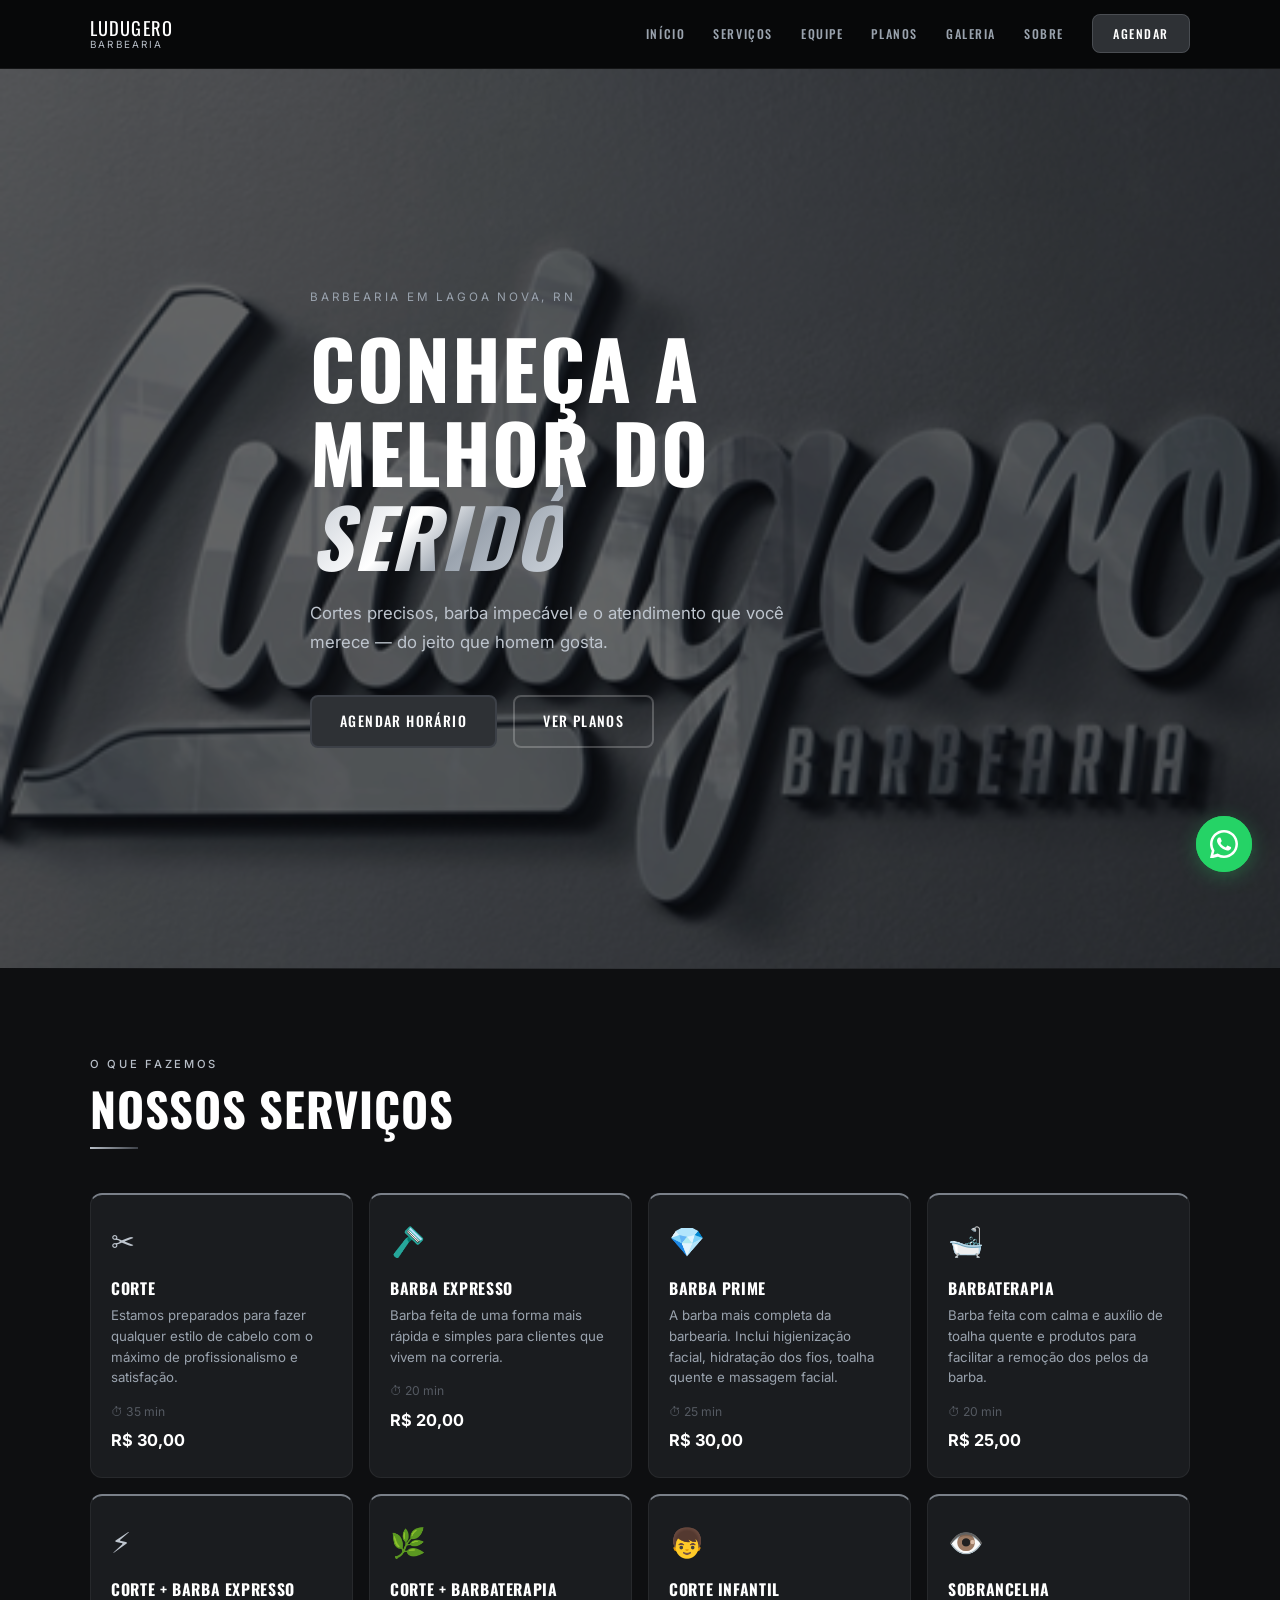
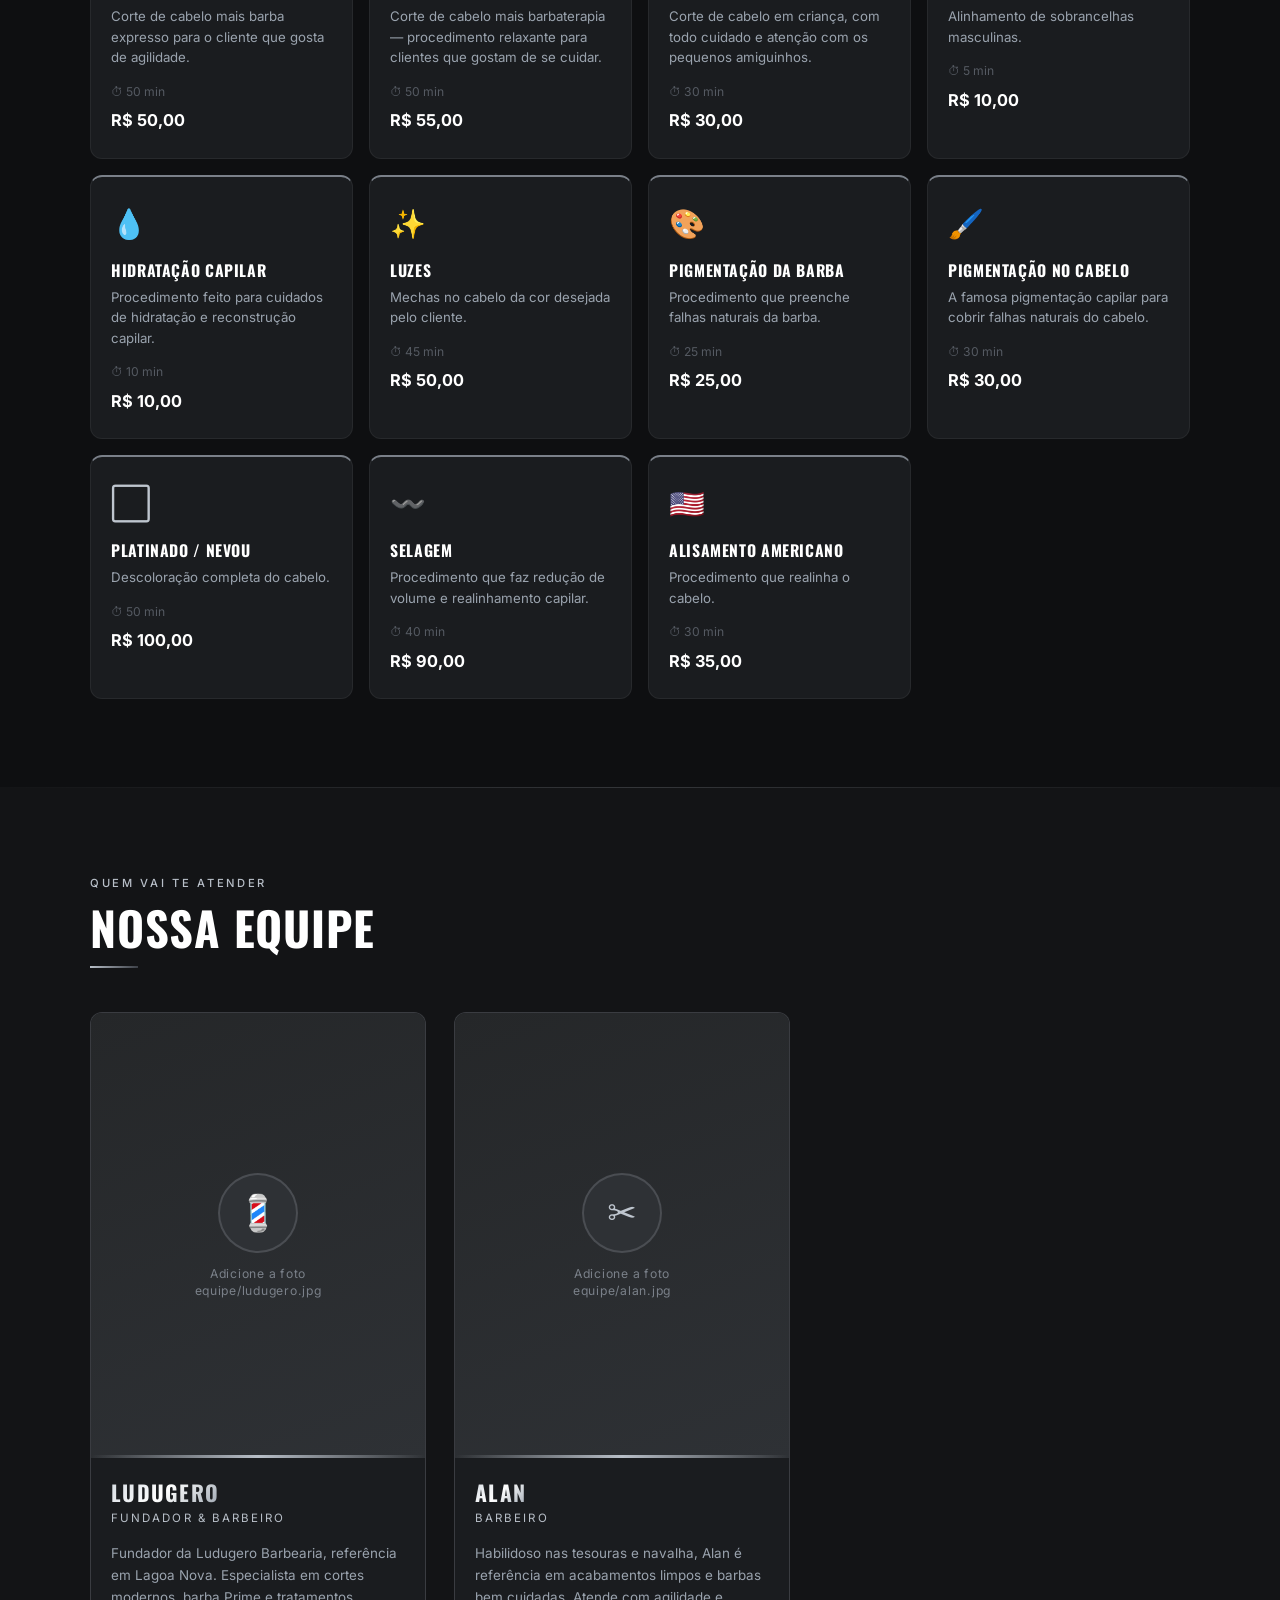
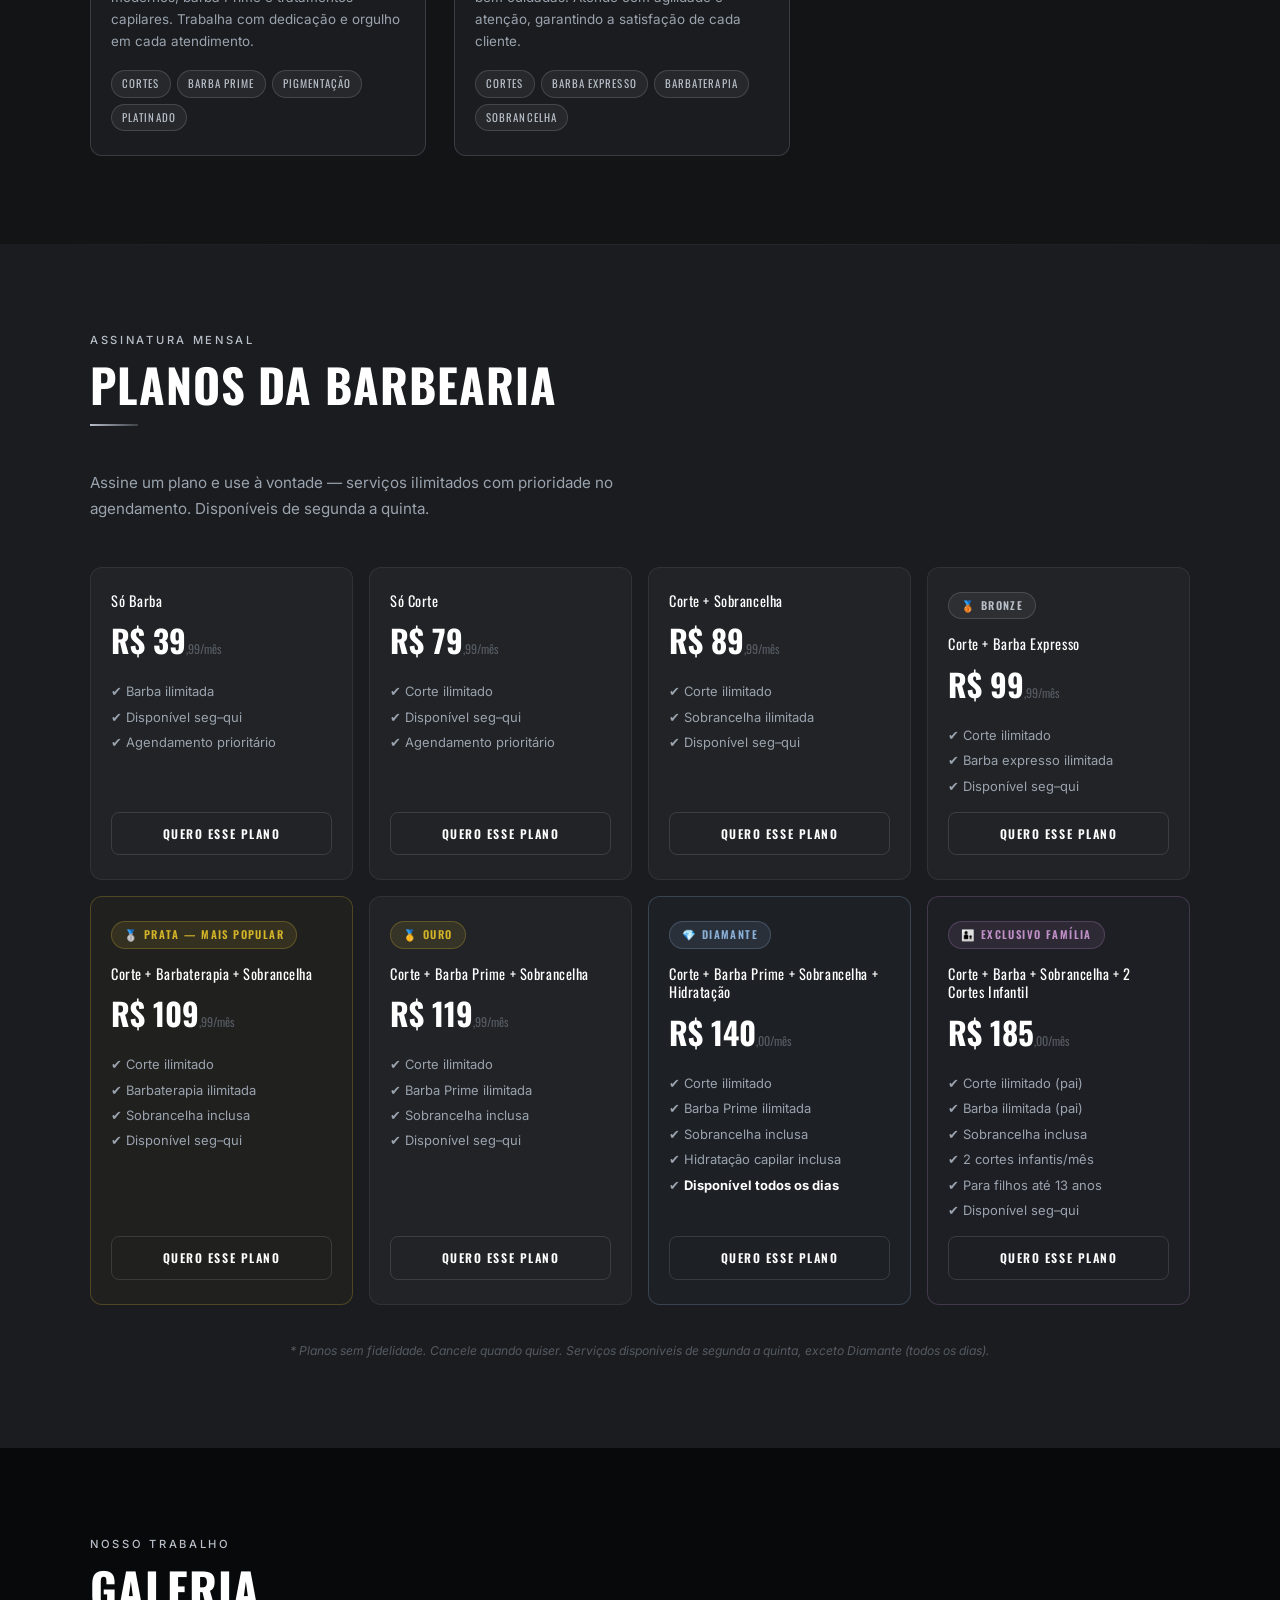
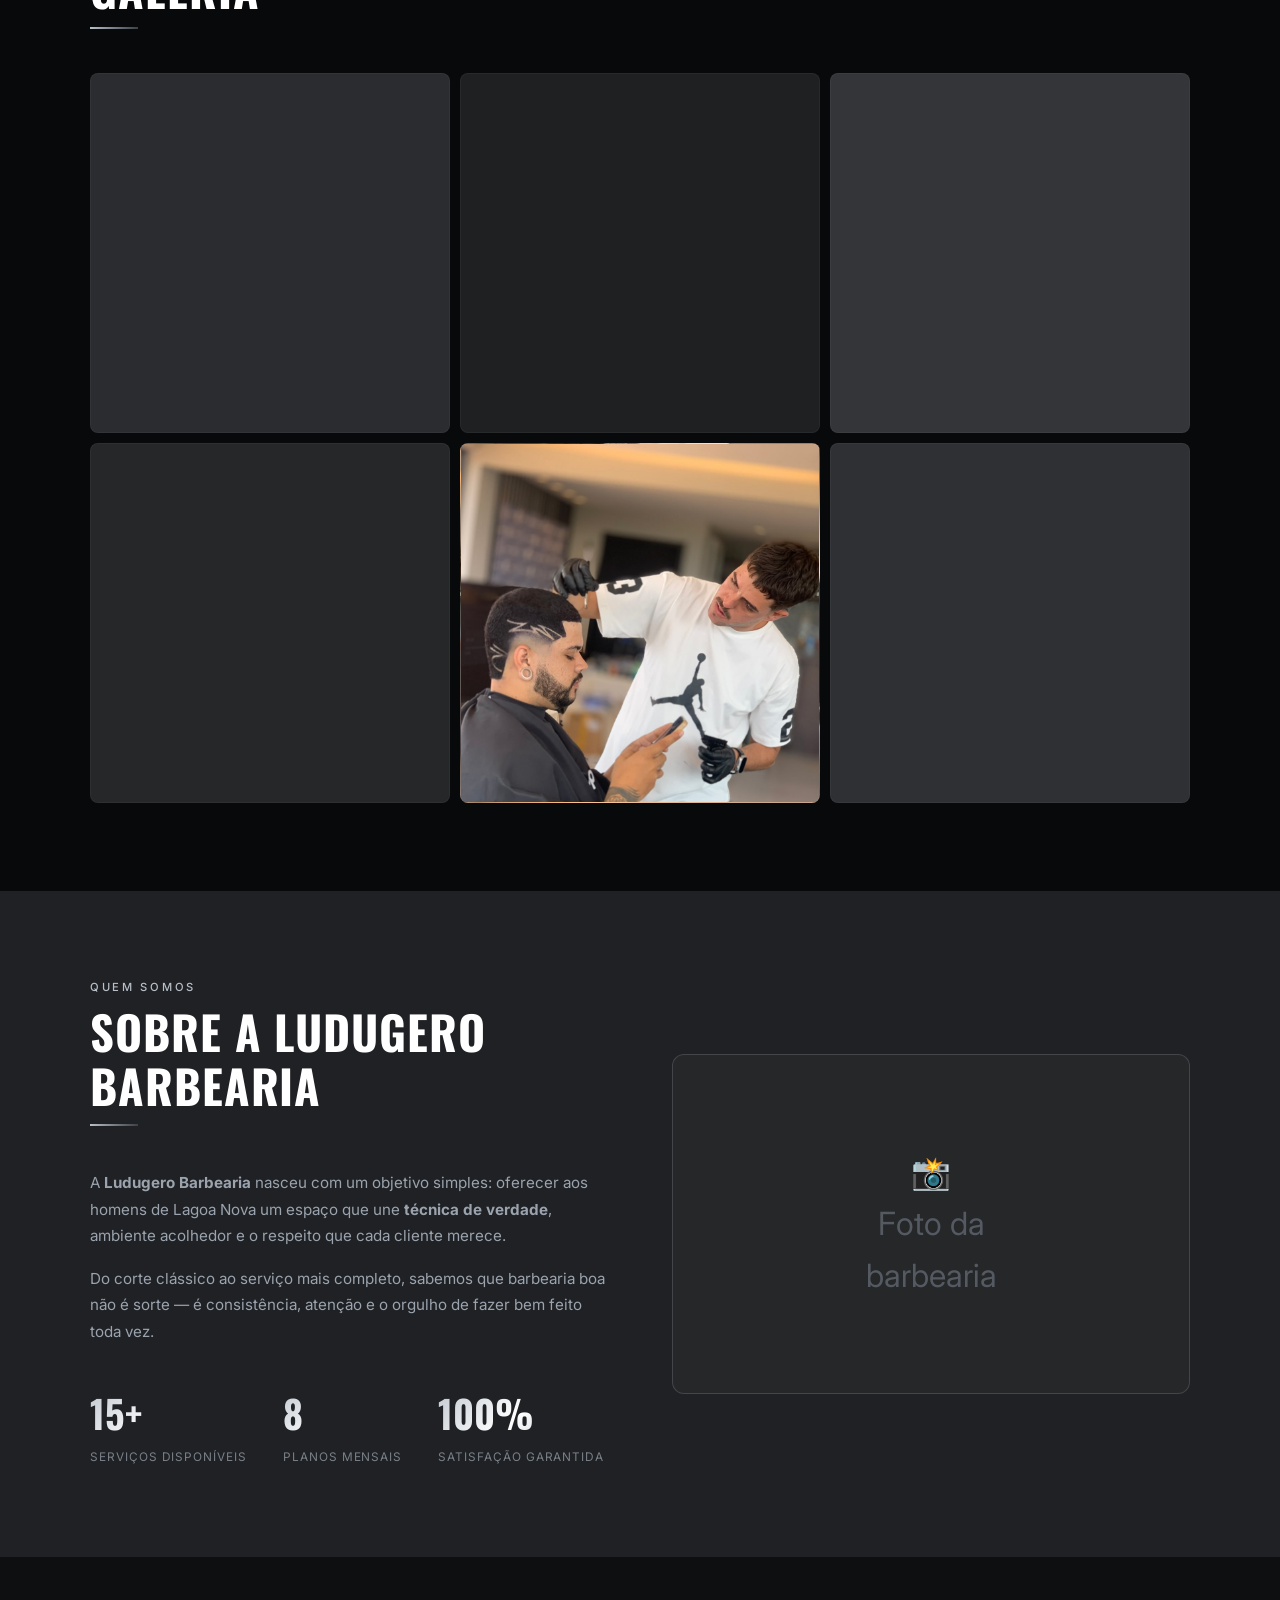
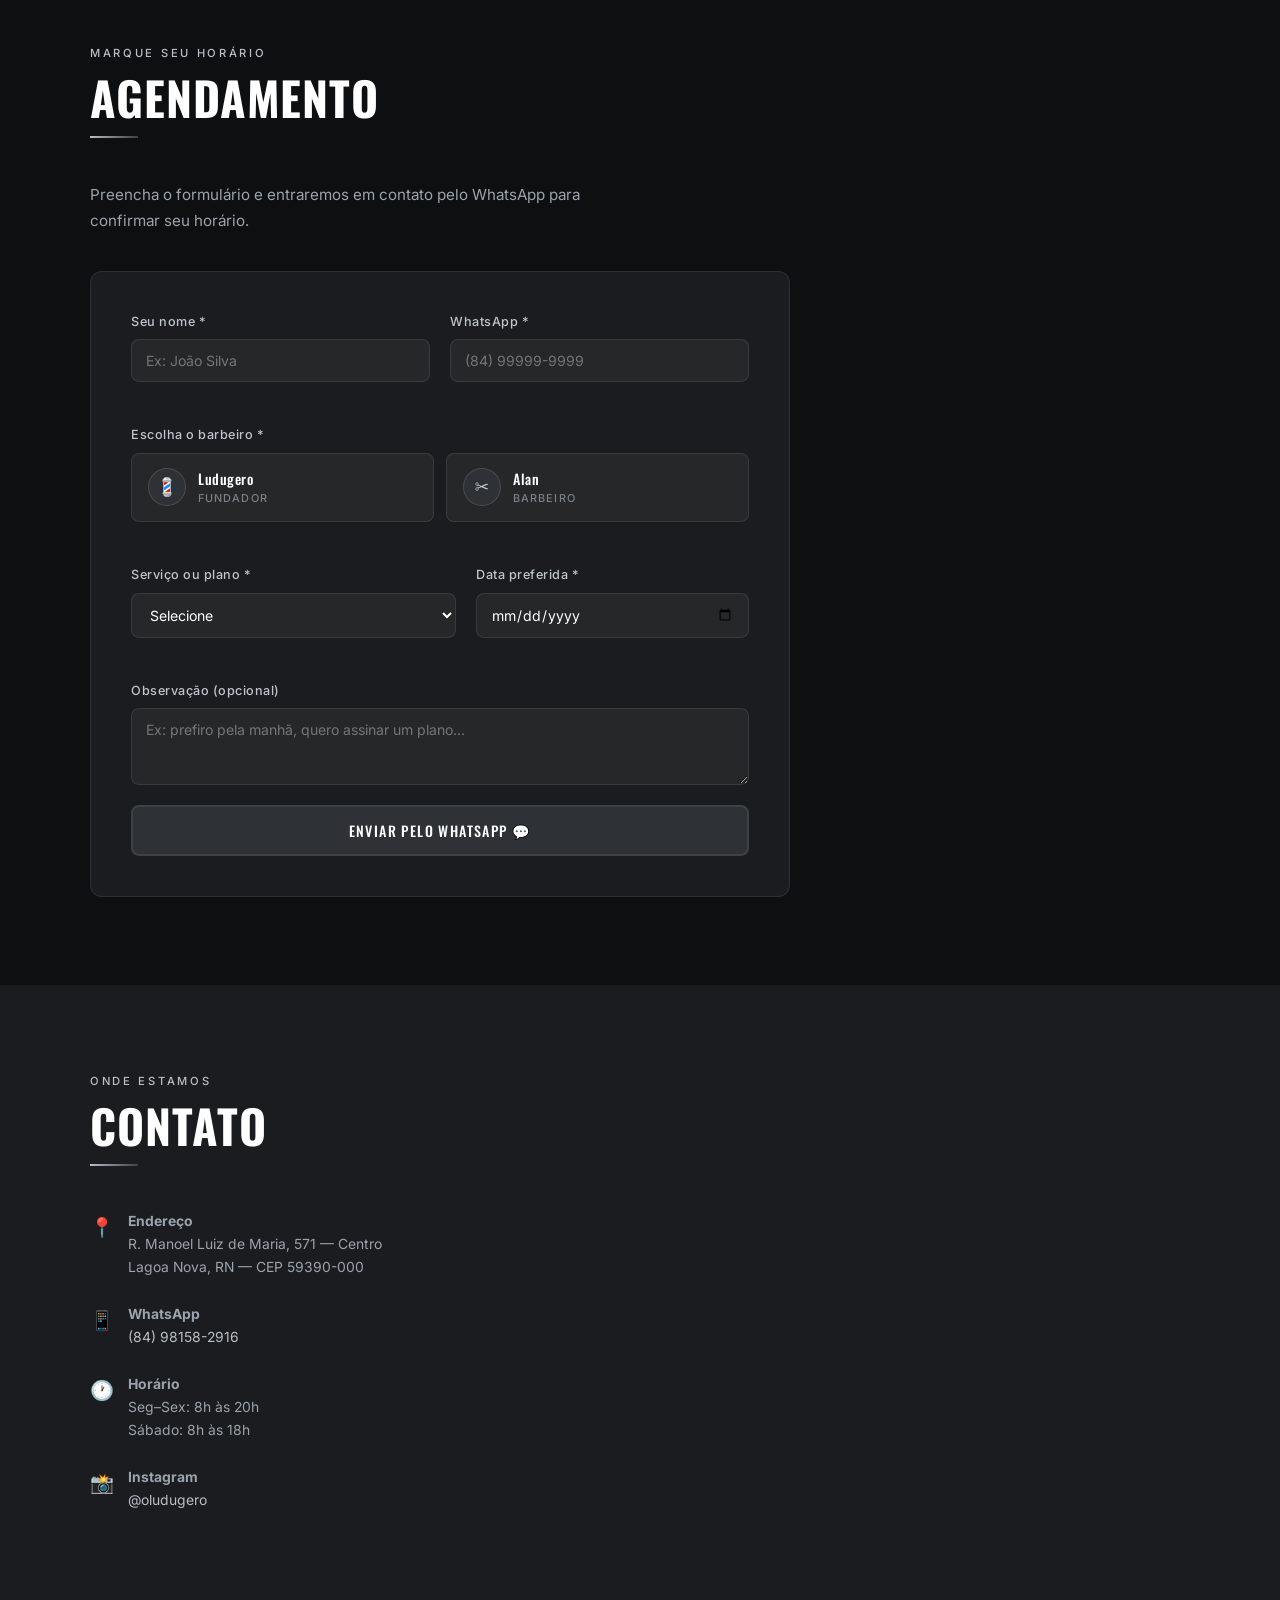
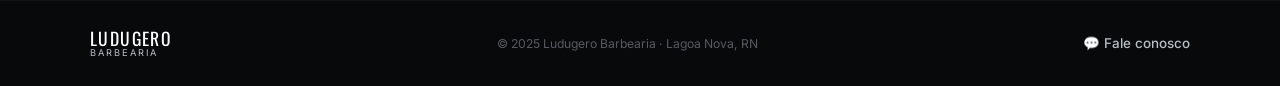
==== index.html @ 15ddc5ba "Merge branch 'main' of https://github.com/julioberto7/Projeto-Barbearia" ====
<!DOCTYPE html>
<html lang="pt-BR">
<head>
  <meta charset="UTF-8" />
  <meta name="viewport" content="width=device-width, initial-scale=1.0" />
  <title>Ludugero Barbearia | Lagoa Nova - RN</title>
  <meta name="description" content="Ludugero Barbearia em Lagoa Nova, RN. Cortes, barba, sobrancelha, planos mensais e muito mais. Agende seu horário pelo WhatsApp." />
  <link rel="preconnect" href="https://fonts.googleapis.com" />
  <link href="https://fonts.googleapis.com/css2?family=Oswald:wght@400;500;600;700&family=Inter:wght@300;400;500&display=swap" rel="stylesheet" />
  <link rel="stylesheet" href="style.css" />
</head>
<body>

  <!-- ========== HEADER / NAV ========== -->
  <header class="header" id="header">
    <nav class="nav container">
      <a href="#inicio" class="nav-logo">
        <span class="logo-text">
          <span class="logo-main">Ludugero</span>
          <span class="logo-sub">Barbearia</span>
        </span>
      </a>
      <ul class="nav-menu" id="nav-menu">
        <li><a href="#inicio"      class="nav-link">Início</a></li>
        <li><a href="#servicos"    class="nav-link">Serviços</a></li>
        <li><a href="#equipe"      class="nav-link">Equipe</a></li>
        <li><a href="#planos"      class="nav-link">Planos</a></li>
        <li><a href="#galeria"     class="nav-link">Galeria</a></li>
        <li><a href="#sobre"       class="nav-link">Sobre</a></li>
        <li><a href="#agendamento" class="nav-link nav-cta">Agendar</a></li>
      </ul>
      <button class="nav-toggle" id="nav-toggle" aria-label="Abrir menu">
        <span></span><span></span><span></span>
      </button>
    </nav>
  </header>

  <!-- ========== HERO ========== -->
  <section class="hero" id="inicio">
    <div class="hero-content container">
      <p class="hero-eyebrow">Barbearia em Lagoa Nova, RN</p>
      <h1 class="hero-title">conheça a melhor do <em>seridó</em></h1>
      <p class="hero-desc">Cortes precisos, barba impecável e o atendimento que você merece — do jeito que homem gosta.</p>
      <div class="hero-buttons">
        <a href="#agendamento" class="btn btn-primary">Agendar horário</a>
        <a href="#planos"      class="btn btn-ghost">Ver planos</a>
      </div>
    </div>
  </section>

  <!-- ========== SERVIÇOS ========== -->
  <section class="section section-servicos" id="servicos">
    <div class="container">
      <p class="section-eyebrow">O que fazemos</p>
      <h2 class="section-title">Nossos Serviços</h2>
      <div class="services-grid">

        <div class="service-card">
          <div class="service-icon">✂️</div>
          <h3 class="service-name">Corte</h3>
          <p class="service-desc">Estamos preparados para fazer qualquer estilo de cabelo com o máximo de profissionalismo e satisfação.</p>
          <p class="service-meta">⏱ 35 min</p>
          <p class="service-price"><strong>R$ 30,00</strong></p>
        </div>

        <div class="service-card">
          <div class="service-icon">🪒</div>
          <h3 class="service-name">Barba Expresso</h3>
          <p class="service-desc">Barba feita de uma forma mais rápida e simples para clientes que vivem na correria.</p>
          <p class="service-meta">⏱ 20 min</p>
          <p class="service-price"><strong>R$ 20,00</strong></p>
        </div>

        <div class="service-card">
          <div class="service-icon">💎</div>
          <h3 class="service-name">Barba Prime</h3>
          <p class="service-desc">A barba mais completa da barbearia. Inclui higienização facial, hidratação dos fios, toalha quente e massagem facial.</p>
          <p class="service-meta">⏱ 25 min</p>
          <p class="service-price"><strong>R$ 30,00</strong></p>
        </div>

        <div class="service-card">
          <div class="service-icon">🛁</div>
          <h3 class="service-name">Barbaterapia</h3>
          <p class="service-desc">Barba feita com calma e auxílio de toalha quente e produtos para facilitar a remoção dos pelos da barba.</p>
          <p class="service-meta">⏱ 20 min</p>
          <p class="service-price"><strong>R$ 25,00</strong></p>
        </div>

        <div class="service-card">
          <div class="service-icon">⚡</div>
          <h3 class="service-name">Corte + Barba Expresso</h3>
          <p class="service-desc">Corte de cabelo mais barba expresso para o cliente que gosta de agilidade.</p>
          <p class="service-meta">⏱ 50 min</p>
          <p class="service-price"><strong>R$ 50,00</strong></p>
        </div>

        <div class="service-card">
          <div class="service-icon">🌿</div>
          <h3 class="service-name">Corte + Barbaterapia</h3>
          <p class="service-desc">Corte de cabelo mais barbaterapia — procedimento relaxante para clientes que gostam de se cuidar.</p>
          <p class="service-meta">⏱ 50 min</p>
          <p class="service-price"><strong>R$ 55,00</strong></p>
        </div>

        <div class="service-card">
          <div class="service-icon">👦</div>
          <h3 class="service-name">Corte Infantil</h3>
          <p class="service-desc">Corte de cabelo em criança, com todo cuidado e atenção com os pequenos amiguinhos.</p>
          <p class="service-meta">⏱ 30 min</p>
          <p class="service-price"><strong>R$ 30,00</strong></p>
        </div>

        <div class="service-card">
          <div class="service-icon">👁️</div>
          <h3 class="service-name">Sobrancelha</h3>
          <p class="service-desc">Alinhamento de sobrancelhas masculinas.</p>
          <p class="service-meta">⏱ 5 min</p>
          <p class="service-price"><strong>R$ 10,00</strong></p>
        </div>

        <div class="service-card">
          <div class="service-icon">💧</div>
          <h3 class="service-name">Hidratação Capilar</h3>
          <p class="service-desc">Procedimento feito para cuidados de hidratação e reconstrução capilar.</p>
          <p class="service-meta">⏱ 10 min</p>
          <p class="service-price"><strong>R$ 10,00</strong></p>
        </div>

        <div class="service-card">
          <div class="service-icon">✨</div>
          <h3 class="service-name">Luzes</h3>
          <p class="service-desc">Mechas no cabelo da cor desejada pelo cliente.</p>
          <p class="service-meta">⏱ 45 min</p>
          <p class="service-price"><strong>R$ 50,00</strong></p>
        </div>

        <div class="service-card">
          <div class="service-icon">🎨</div>
          <h3 class="service-name">Pigmentação da Barba</h3>
          <p class="service-desc">Procedimento que preenche falhas naturais da barba.</p>
          <p class="service-meta">⏱ 25 min</p>
          <p class="service-price"><strong>R$ 25,00</strong></p>
        </div>

        <div class="service-card">
          <div class="service-icon">🖌️</div>
          <h3 class="service-name">Pigmentação no Cabelo</h3>
          <p class="service-desc">A famosa pigmentação capilar para cobrir falhas naturais do cabelo.</p>
          <p class="service-meta">⏱ 30 min</p>
          <p class="service-price"><strong>R$ 30,00</strong></p>
        </div>

        <div class="service-card">
          <div class="service-icon">⬜</div>
          <h3 class="service-name">Platinado / Nevou</h3>
          <p class="service-desc">Descoloração completa do cabelo.</p>
          <p class="service-meta">⏱ 50 min</p>
          <p class="service-price"><strong>R$ 100,00</strong></p>
        </div>

        <div class="service-card">
          <div class="service-icon">〰️</div>
          <h3 class="service-name">Selagem</h3>
          <p class="service-desc">Procedimento que faz redução de volume e realinhamento capilar.</p>
          <p class="service-meta">⏱ 40 min</p>
          <p class="service-price"><strong>R$ 90,00</strong></p>
        </div>

        <div class="service-card">
          <div class="service-icon">🇺🇸</div>
          <h3 class="service-name">Alisamento Americano</h3>
          <p class="service-desc">Procedimento que realinha o cabelo.</p>
          <p class="service-meta">⏱ 30 min</p>
          <p class="service-price"><strong>R$ 35,00</strong></p>
        </div>

      </div>
    </div>
  </section>

  <!-- ========== EQUIPE ========== -->
  <section class="section section-equipe" id="equipe">
    <div class="container">
      <p class="section-eyebrow">Quem vai te atender</p>
      <h2 class="section-title">Nossa Equipe</h2>
      <div class="equipe-grid">

        <!-- MEMBRO 1 — Ludugero -->
        <div class="membro-card">
          <div class="membro-foto">
            <!-- Substitua o bloco abaixo por <img src="equipe/ludugero.jpg" alt="Ludugero"> quando tiver a foto -->
            <div class="membro-foto-placeholder">
              <div class="membro-avatar">💈</div>
              <p class="membro-foto-label">Adicione a foto<br/>equipe/ludugero.jpg</p>
            </div>
          </div>
          <div class="membro-info">
            <h3 class="membro-nome"><span>Ludugero</span></h3>
            <p class="membro-cargo">Fundador &amp; Barbeiro</p>
            <p class="membro-desc">
              Fundador da Ludugero Barbearia, referência em Lagoa Nova. Especialista em cortes modernos, barba Prime e tratamentos capilares. Trabalha com dedicação e orgulho em cada atendimento.
            </p>
            <div class="membro-tags">
              <span class="membro-tag">Cortes</span>
              <span class="membro-tag">Barba Prime</span>
              <span class="membro-tag">Pigmentação</span>
              <span class="membro-tag">Platinado</span>
            </div>
          </div>
        </div>

        <!-- MEMBRO 2 — Alan -->
        <div class="membro-card">
          <div class="membro-foto">
            <!-- Substitua o bloco abaixo por <img src="equipe/alan.jpg" alt="Alan"> quando tiver a foto -->
            <div class="membro-foto-placeholder">
              <div class="membro-avatar">✂️</div>
              <p class="membro-foto-label">Adicione a foto<br/>equipe/alan.jpg</p>
            </div>
          </div>
          <div class="membro-info">
            <h3 class="membro-nome"><span>Alan</span></h3>
            <p class="membro-cargo">Barbeiro</p>
            <p class="membro-desc">
              Habilidoso nas tesouras e navalha, Alan é referência em acabamentos limpos e barbas bem cuidadas. Atende com agilidade e atenção, garantindo a satisfação de cada cliente.
            </p>
            <div class="membro-tags">
              <span class="membro-tag">Cortes</span>
              <span class="membro-tag">Barba Expresso</span>
              <span class="membro-tag">Barbaterapia</span>
              <span class="membro-tag">Sobrancelha</span>
            </div>
          </div>
        </div>

      </div>
    </div>
  </section>

  <!-- ========== PLANOS ========== -->
  <section class="section section-planos" id="planos">
    <div class="container">
      <p class="section-eyebrow light">Assinatura mensal</p>
      <h2 class="section-title light">Planos da Barbearia</h2>
      <p class="planos-desc">Assine um plano e use à vontade — serviços ilimitados com prioridade no agendamento. Disponíveis de segunda a quinta.</p>

      <div class="planos-grid">

        <div class="plano-card">
          <div class="plano-header">
            <p class="plano-nome">Só Barba</p>
            <p class="plano-preco">R$ 39<span>,99/mês</span></p>
          </div>
          <ul class="plano-itens">
            <li>✔ Barba ilimitada</li>
            <li>✔ Disponível seg–qui</li>
            <li>✔ Agendamento prioritário</li>
          </ul>
          <a href="#agendamento" class="btn btn-plano">Quero esse plano</a>
        </div>

        <div class="plano-card">
          <div class="plano-header">
            <p class="plano-nome">Só Corte</p>
            <p class="plano-preco">R$ 79<span>,99/mês</span></p>
          </div>
          <ul class="plano-itens">
            <li>✔ Corte ilimitado</li>
            <li>✔ Disponível seg–qui</li>
            <li>✔ Agendamento prioritário</li>
          </ul>
          <a href="#agendamento" class="btn btn-plano">Quero esse plano</a>
        </div>

        <div class="plano-card">
          <div class="plano-header">
            <p class="plano-nome">Corte + Sobrancelha</p>
            <p class="plano-preco">R$ 89<span>,99/mês</span></p>
          </div>
          <ul class="plano-itens">
            <li>✔ Corte ilimitado</li>
            <li>✔ Sobrancelha ilimitada</li>
            <li>✔ Disponível seg–qui</li>
          </ul>
          <a href="#agendamento" class="btn btn-plano">Quero esse plano</a>
        </div>

        <div class="plano-card plano-destaque">
          <div class="plano-badge">🥉 Bronze</div>
          <div class="plano-header">
            <p class="plano-nome">Corte + Barba Expresso</p>
            <p class="plano-preco">R$ 99<span>,99/mês</span></p>
          </div>
          <ul class="plano-itens">
            <li>✔ Corte ilimitado</li>
            <li>✔ Barba expresso ilimitada</li>
            <li>✔ Disponível seg–qui</li>
          </ul>
          <a href="#agendamento" class="btn btn-plano">Quero esse plano</a>
        </div>

        <div class="plano-card plano-popular">
          <div class="plano-badge popular">🥈 Prata — Mais Popular</div>
          <div class="plano-header">
            <p class="plano-nome">Corte + Barbaterapia + Sobrancelha</p>
            <p class="plano-preco">R$ 109<span>,99/mês</span></p>
          </div>
          <ul class="plano-itens">
            <li>✔ Corte ilimitado</li>
            <li>✔ Barbaterapia ilimitada</li>
            <li>✔ Sobrancelha inclusa</li>
            <li>✔ Disponível seg–qui</li>
          </ul>
          <a href="#agendamento" class="btn btn-plano">Quero esse plano</a>
        </div>

        <div class="plano-card plano-destaque">
          <div class="plano-badge ouro">🥇 Ouro</div>
          <div class="plano-header">
            <p class="plano-nome">Corte + Barba Prime + Sobrancelha</p>
            <p class="plano-preco">R$ 119<span>,99/mês</span></p>
          </div>
          <ul class="plano-itens">
            <li>✔ Corte ilimitado</li>
            <li>✔ Barba Prime ilimitada</li>
            <li>✔ Sobrancelha inclusa</li>
            <li>✔ Disponível seg–qui</li>
          </ul>
          <a href="#agendamento" class="btn btn-plano">Quero esse plano</a>
        </div>

        <div class="plano-card plano-diamante">
          <div class="plano-badge diamante">💎 Diamante</div>
          <div class="plano-header">
            <p class="plano-nome">Corte + Barba Prime + Sobrancelha + Hidratação</p>
            <p class="plano-preco">R$ 140<span>,00/mês</span></p>
          </div>
          <ul class="plano-itens">
            <li>✔ Corte ilimitado</li>
            <li>✔ Barba Prime ilimitada</li>
            <li>✔ Sobrancelha inclusa</li>
            <li>✔ Hidratação capilar inclusa</li>
            <li>✔ <strong>Disponível todos os dias</strong></li>
          </ul>
          <a href="#agendamento" class="btn btn-plano">Quero esse plano</a>
        </div>

        <div class="plano-card plano-exclusivo">
          <div class="plano-badge exclusivo">👨‍👦 Exclusivo Família</div>
          <div class="plano-header">
            <p class="plano-nome">Corte + Barba + Sobrancelha + 2 Cortes Infantil</p>
            <p class="plano-preco">R$ 185<span>,00/mês</span></p>
          </div>
          <ul class="plano-itens">
            <li>✔ Corte ilimitado (pai)</li>
            <li>✔ Barba ilimitada (pai)</li>
            <li>✔ Sobrancelha inclusa</li>
            <li>✔ 2 cortes infantis/mês</li>
            <li>✔ Para filhos até 13 anos</li>
            <li>✔ Disponível seg–qui</li>
          </ul>
          <a href="#agendamento" class="btn btn-plano">Quero esse plano</a>
        </div>

      </div>
      <p class="planos-obs">* Planos sem fidelidade. Cancele quando quiser. Serviços disponíveis de segunda a quinta, exceto Diamante (todos os dias).</p>
    </div>
  </section>

  <!-- ========== GALERIA ========== -->
  <section class="section section-galeria" id="galeria">
    <div class="container">
      <p class="section-eyebrow">Nosso trabalho</p>
      <h2 class="section-title">Galeria</h2>
      <div class="gallery-grid" id="gallery-grid">
        <div class="gallery-item" style="background:#2a2c2f;" data-label="Corte Degradê"></div>
        <div class="gallery-item" style="background:#1e2022;" data-label="Barba Prime"></div>
        <div class="gallery-item" style="background:#333538;" data-label="Corte + Barba"></div>
        <div class="gallery-item" style="background:#252729;" data-label="Barbaterapia"></div>
        <div class="gallery-item" style="background-image:url('galeria/pigmentacao1.png'); background-size:cover; background-position:center;" data-label="Pigmentação"></div>
        <div class="gallery-item" style="background:#2e3033;" data-label="Corte Infantil"></div>
      </div>
    </div>
  </section>

  <!-- ========== SOBRE ========== -->
  <section class="section section-sobre" id="sobre">
    <div class="container sobre-grid">
      <div class="sobre-text">
        <p class="section-eyebrow">Quem somos</p>
        <h2 class="section-title">Sobre a Ludugero Barbearia</h2>
        <p class="sobre-desc">
          A <strong>Ludugero Barbearia</strong> nasceu com um objetivo simples: oferecer aos homens de Lagoa Nova um espaço que une <strong>técnica de verdade</strong>, ambiente acolhedor e o respeito que cada cliente merece.
        </p>
        <p class="sobre-desc">
          Do corte clássico ao serviço mais completo, sabemos que barbearia boa não é sorte — é consistência, atenção e o orgulho de fazer bem feito toda vez.
        </p>
        <div class="sobre-stats">
          <div class="stat">
            <span class="stat-num">15+</span>
            <span class="stat-label">Serviços disponíveis</span>
          </div>
          <div class="stat">
            <span class="stat-num">8</span>
            <span class="stat-label">Planos mensais</span>
          </div>
          <div class="stat">
            <span class="stat-num">100%</span>
            <span class="stat-label">Satisfação garantida</span>
          </div>
        </div>
      </div>
      <div class="sobre-img">
        <div class="sobre-img-placeholder">📸<br/>Foto da<br/>barbearia</div>
      </div>
    </div>
  </section>

  <!-- ========== AGENDAMENTO ========== -->
  <section class="section section-agendamento" id="agendamento">
    <div class="container">
      <p class="section-eyebrow light">Marque seu horário</p>
      <h2 class="section-title light">Agendamento</h2>
      <p class="agendar-desc">Preencha o formulário e entraremos em contato pelo WhatsApp para confirmar seu horário.</p>

      <form class="agendar-form" id="agendar-form" novalidate>

        <!-- Nome + WhatsApp -->
        <div class="form-row">
          <div class="form-group">
            <label for="nome">Seu nome *</label>
            <input type="text" id="nome" name="nome" placeholder="Ex: João Silva" required />
            <span class="form-error" id="erro-nome"></span>
          </div>
          <div class="form-group">
            <label for="telefone">WhatsApp *</label>
            <input type="tel" id="telefone" name="telefone" placeholder="(84) 99999-9999" required />
            <span class="form-error" id="erro-telefone"></span>
          </div>
        </div>

        <!-- Escolha do barbeiro -->
        <div class="form-group">
          <label>Escolha o barbeiro *</label>
          <div class="barbeiro-grid">

            <div class="barbeiro-opcao">
              <input type="radio" id="barb-ludugero" name="barbeiro" value="Ludugero" />
              <label class="barbeiro-label" for="barb-ludugero">
                <div class="barbeiro-avatar">💈</div>
                <div class="barbeiro-label-text">
                  <span class="barbeiro-label-nome">Ludugero</span>
                  <span class="barbeiro-label-cargo">Fundador</span>
                </div>
              </label>
            </div>

            <div class="barbeiro-opcao">
              <input type="radio" id="barb-alan" name="barbeiro" value="Alan" />
              <label class="barbeiro-label" for="barb-alan">
                <div class="barbeiro-avatar">✂️</div>
                <div class="barbeiro-label-text">
                  <span class="barbeiro-label-nome">Alan</span>
                  <span class="barbeiro-label-cargo">Barbeiro</span>
                </div>
              </label>
            </div>

          </div>
          <span class="form-error" id="erro-barbeiro"></span>
        </div>

        <!-- Serviço + Data -->
        <div class="form-row">
          <div class="form-group">
            <label for="servico">Serviço ou plano *</label>
            <select id="servico" name="servico" required>
              <option value="">Selecione</option>
              <optgroup label="Serviços avulsos">
                <option value="Corte — R$ 30,00">Corte — R$ 30,00</option>
                <option value="Barba Expresso — R$ 20,00">Barba Expresso — R$ 20,00</option>
                <option value="Barba Prime — R$ 30,00">Barba Prime — R$ 30,00</option>
                <option value="Barbaterapia — R$ 25,00">Barbaterapia — R$ 25,00</option>
                <option value="Corte + Barba Expresso — R$ 50,00">Corte + Barba Expresso — R$ 50,00</option>
                <option value="Corte + Barbaterapia — R$ 55,00">Corte + Barbaterapia — R$ 55,00</option>
                <option value="Corte Infantil — R$ 30,00">Corte Infantil — R$ 30,00</option>
                <option value="Sobrancelha — R$ 10,00">Sobrancelha — R$ 10,00</option>
                <option value="Hidratação Capilar — R$ 10,00">Hidratação Capilar — R$ 10,00</option>
                <option value="Luzes — R$ 50,00">Luzes — R$ 50,00</option>
                <option value="Pigmentação da Barba — R$ 25,00">Pigmentação da Barba — R$ 25,00</option>
                <option value="Pigmentação no Cabelo — R$ 30,00">Pigmentação no Cabelo — R$ 30,00</option>
                <option value="Platinado / Nevou — R$ 100,00">Platinado / Nevou — R$ 100,00</option>
                <option value="Selagem — R$ 90,00">Selagem — R$ 90,00</option>
                <option value="Alisamento Americano — R$ 35,00">Alisamento Americano — R$ 35,00</option>
              </optgroup>
              <optgroup label="Planos mensais">
                <option value="Plano Só Barba — R$ 39,99">Plano Só Barba — R$ 39,99</option>
                <option value="Plano Só Corte — R$ 79,99">Plano Só Corte — R$ 79,99</option>
                <option value="Plano Corte + Sobrancelha — R$ 89,99">Plano Corte + Sobrancelha — R$ 89,99</option>
                <option value="Plano Bronze — R$ 99,99">Plano Bronze — R$ 99,99</option>
                <option value="Plano Prata — R$ 109,99">Plano Prata — R$ 109,99</option>
                <option value="Plano Ouro — R$ 119,99">Plano Ouro — R$ 119,99</option>
                <option value="Plano Diamante — R$ 140,00">Plano Diamante — R$ 140,00</option>
                <option value="Plano Exclusivo Família — R$ 185,00">Plano Exclusivo Família — R$ 185,00</option>
              </optgroup>
            </select>
            <span class="form-error" id="erro-servico"></span>
          </div>
          <div class="form-group">
            <label for="data">Data preferida *</label>
            <input type="date" id="data" name="data" required />
            <span class="form-error" id="erro-data"></span>
          </div>
        </div>

        <!-- Observação -->
        <div class="form-group">
          <label for="mensagem">Observação (opcional)</label>
          <textarea id="mensagem" name="mensagem" rows="3" placeholder="Ex: prefiro pela manhã, quero assinar um plano..."></textarea>
        </div>

        <button type="submit" class="btn btn-primary btn-full">
          Enviar pelo WhatsApp 💬
        </button>
      </form>
    </div>
  </section>

  <!-- ========== CONTATO ========== -->
  <section class="section section-contato" id="contato">
    <div class="container contato-grid">
      <div class="contato-info">
        <p class="section-eyebrow">Onde estamos</p>
        <h2 class="section-title">Contato</h2>
        <ul class="contato-list">
          <li>
            <span class="contato-icon">📍</span>
            <div>
              <strong>Endereço</strong><br/>
              R. Manoel Luiz de Maria, 571 — Centro<br/>
              Lagoa Nova, RN — CEP 59390-000
            </div>
          </li>
          <li>
            <span class="contato-icon">📱</span>
            <div>
              <strong>WhatsApp</strong><br/>
              <a href="https://wa.me/5584981582916" target="_blank">(84) 98158-2916</a>
            </div>
          </li>
          <li>
            <span class="contato-icon">🕐</span>
            <div>
              <strong>Horário</strong><br/>
              Seg–Sex: 8h às 20h<br/>
              Sábado: 8h às 18h
            </div>
          </li>
          <li>
            <span class="contato-icon">📸</span>
            <div>
              <strong>Instagram</strong><br/>
              <a href="https://www.instagram.com/oludugero/" target="_blank">@oludugero</a>
            </div>
          </li>
        </ul>
      </div>
      <div class="contato-mapa">
        <iframe
          src="https://www.google.com/maps/embed?pb=!1m18!1m12!1m3!1d3956.5!2d-36.458!3d-6.153!2m3!1f0!2f0!3f0!3m2!1i1024!2i768!4f13.1!3m3!1m2!1s0x0%3A0x0!2zTGFnb2EgTm92YSwgUk4!5e0!3m2!1spt-BR!2sbr!4v1620000000000"
          width="100%" height="320"
          style="border:0; border-radius:12px; filter:grayscale(1) contrast(1.1);"
          allowfullscreen="" loading="lazy"
          title="Localização da Ludugero Barbearia">
        </iframe>
      </div>
    </div>
  </section>

  <!-- ========== FOOTER ========== -->
  <footer class="footer">
    <div class="container footer-inner">
      <div class="footer-logo-text">
        <span class="footer-logo-main">Ludugero</span>
        <span class="footer-logo-sub">Barbearia</span>
      </div>
      <p class="footer-copy">© 2025 Ludugero Barbearia · Lagoa Nova, RN</p>
      <a href="https://wa.me/5584981582916" target="_blank" class="footer-whatsapp">💬 Fale conosco</a>
    </div>
  </footer>

  <!-- WHATSAPP FLUTUANTE -->
  <a href="https://wa.me/5584981582916?text=Olá!%20Vim%20pelo%20site%20da%20Ludugero%20Barbearia%20e%20gostaria%20de%20agendar%20um%20horário."
     class="whatsapp-float" target="_blank" aria-label="Falar no WhatsApp">
    <svg viewBox="0 0 24 24" fill="currentColor" width="28" height="28">
      <path d="M17.472 14.382c-.297-.149-1.758-.867-2.03-.967-.273-.099-.471-.148-.67.15-.197.297-.767.966-.94 1.164-.173.199-.347.223-.644.075-.297-.15-1.255-.463-2.39-1.475-.883-.788-1.48-1.761-1.653-2.059-.173-.297-.018-.458.13-.606.134-.133.298-.347.446-.52.149-.174.198-.298.298-.497.099-.198.05-.371-.025-.52-.075-.149-.669-1.612-.916-2.207-.242-.579-.487-.5-.669-.51-.173-.008-.371-.01-.57-.01-.198 0-.52.074-.792.372-.272.297-1.04 1.016-1.04 2.479 0 1.462 1.065 2.875 1.213 3.074.149.198 2.096 3.2 5.077 4.487.709.306 1.262.489 1.694.625.712.227 1.36.195 1.871.118.571-.085 1.758-.719 2.006-1.413.248-.694.248-1.289.173-1.413-.074-.124-.272-.198-.57-.347z"/>
      <path d="M12 0C5.373 0 0 5.373 0 12c0 2.127.558 4.126 1.532 5.857L.057 23.882a.5.5 0 0 0 .614.635l6.189-1.623A11.945 11.945 0 0 0 12 24c6.627 0 12-5.373 12-12S18.627 0 12 0zm0 21.818a9.807 9.807 0 0 1-5.031-1.383l-.361-.214-3.733.979.995-3.638-.235-.374A9.818 9.818 0 0 1 2.182 12C2.182 6.57 6.57 2.182 12 2.182c5.43 0 9.818 4.388 9.818 9.818 0 5.43-4.388 9.818-9.818 9.818z"/>
    </svg>
  </a>

  <script src="js/script.js"></script>
</body>
</html>
---- style.css ----
/* ============================================
   LUDUGERO BARBEARIA — style.css
   Paleta: Preto + Cinza Metálico (inspirado na logo)
   Sem verde — acento em prata/cinza frio
============================================ */

/* ─────────────────────────────────────────
   1. VARIÁVEIS GLOBAIS
───────────────────────────────────────── */
:root {
  --fonte-titulo: 'Oswald', sans-serif;
  --fonte-corpo:  'Inter', system-ui, sans-serif;
  --raio:    12px;
  --raio-sm:  8px;
  --transicao: 0.3s ease;

  /* PALETA EXTRAÍDA DA LOGO */
  --preto:        #08090a;
  --preto-soft:   #0e0f11;
  --cinza-950:    #131416;
  --cinza-900:    #1a1c1f;
  --cinza-850:    #1f2124;
  --cinza-800:    #252729;
  --cinza-700:    #2e3135;
  --cinza-600:    #3c4047;
  --cinza-500:    #555a62;
  --cinza-400:    #7a8089;
  --cinza-300:    #9aa3ae;   /* fundo da logo */
  --cinza-200:    #bec5ce;   /* prata médio */
  --cinza-150:    #d4dae1;   /* prata claro */
  --cinza-100:    #e8ecf0;
  --branco:       #ffffff;

  /* ACENTO PRATA — substitui o verde em todos os destaques */
  --acento:        #b8bfc8;   /* prata fria */
  --acento-forte:  #d4dae1;   /* prata brilhante */
  --acento-escuro: #7a8089;   /* prata sombra */
  --acento-bg:     rgba(184,191,200,0.08);
  --acento-borda:  rgba(184,191,200,0.2);

  /* TONS ESPECIAIS (planos) */
  --cor-bronze:   #c09060;
  --cor-ouro:     #c8a830;
  --cor-diamante: #80a0c8;

  /* ── NAVEGAÇÃO ── */
  --cor-nav-fundo:  rgba(8,9,10,0.96);
  --cor-nav-borda:  rgba(255,255,255,0.05);
  --cor-nav-link:   var(--cinza-300);
  --cor-nav-hover:  var(--branco);
  --cor-nav-cta-bg: var(--cinza-700);
  --cor-nav-cta-tx: var(--branco);

  /* ── HERO ── */
  --cor-hero-overlay:   rgba(8,9,10,0.62);
  --cor-hero-eyebrow:   var(--cinza-300);
  --cor-hero-titulo:    var(--branco);
  --cor-hero-em:        var(--acento-forte);
  --cor-hero-desc:      var(--cinza-200);

  /* ── SERVIÇOS ── */
  --cor-serv-fundo:  var(--preto-soft);
  --cor-card-fundo:  var(--cinza-900);
  --cor-card-borda:  rgba(255,255,255,0.06);
  --cor-card-topo:   var(--acento);
  --cor-card-titulo: var(--branco);
  --cor-card-desc:   var(--cinza-300);
  --cor-card-preco:  var(--cinza-400);
  --cor-card-val:    var(--branco);

  /* ── EQUIPE ── */
  --cor-equipe-fundo: var(--cinza-950);

  /* ── PLANOS ── */
  --cor-planos-fundo: var(--cinza-900);
  --cor-plano-card:   rgba(255,255,255,0.03);
  --cor-plano-borda:  rgba(255,255,255,0.07);

  /* ── GALERIA ── */
  --cor-galeria-fundo: var(--preto);

  /* ── SOBRE ── */
  --cor-sobre-fundo: var(--cinza-850);

  /* ── FORM ── */
  --cor-form-fundo: var(--preto-soft);
  --cor-form-card:  var(--cinza-900);
  --cor-form-input: var(--cinza-800);
  --cor-form-borda: rgba(255,255,255,0.09);
  --cor-form-foco:  var(--acento);
  --cor-form-erro:  #e05a4a;
  --cor-form-btn:   var(--cinza-600);

  /* ── CONTATO ── */
  --cor-contato-fundo: var(--cinza-900);

  /* ── FOOTER ── */
  --cor-footer-fundo: var(--preto);
}


/* ─────────────────────────────────────────
   2. RESET E BASE
───────────────────────────────────────── */
*, *::before, *::after { box-sizing: border-box; margin: 0; padding: 0; }
html { scroll-behavior: smooth; }
body {
  font-family: var(--fonte-corpo);
  background: var(--preto);
  color: var(--cinza-200);
  line-height: 1.6;
  overflow-x: hidden;
}
img { max-width: 100%; display: block; }
a   { color: inherit; text-decoration: none; }
ul  { list-style: none; }
h1, h2, h3 {
  font-family: var(--fonte-titulo);
  line-height: 1.15;
  letter-spacing: 0.02em;
  text-transform: uppercase;
}


/* ─────────────────────────────────────────
   3. BARRA DE PROGRESSO
───────────────────────────────────────── */
#scroll-progress {
  position: fixed;
  top: 0; left: 0;
  width: 0%;
  height: 2px;
  background: linear-gradient(90deg, var(--cinza-600), var(--acento-forte), var(--cinza-600));
  z-index: 9999;
  transition: width 0.1s linear;
}


/* ─────────────────────────────────────────
   4. KEYFRAMES
───────────────────────────────────────── */
@keyframes fadeUp {
  from { opacity:0; transform:translateY(28px); }
  to   { opacity:1; transform:translateY(0); }
}
@keyframes slideRight {
  from { opacity:0; transform:translateX(-20px); }
  to   { opacity:1; transform:translateX(0); }
}
@keyframes blink {
  0%,100% { opacity:1; } 50% { opacity:0; }
}
@keyframes float {
  0%,100% { transform:translateY(0); }
  50%      { transform:translateY(-7px); }
}
@keyframes pulse-ring {
  0%   { transform:scale(1);   opacity:0.5; }
  100% { transform:scale(1.9); opacity:0; }
}
@keyframes shimmer {
  0%   { left:-100%; }
  100% { left:200%; }
}
@keyframes metalShine {
  0%   { background-position: -200% center; }
  100% { background-position:  200% center; }
}

/* Cursor typewriter */
.typewriter-cursor {
  display: inline-block;
  width: 3px; height: 0.82em;
  background: var(--acento-forte);
  margin-left: 4px;
  vertical-align: middle;
  animation: blink 0.8s step-end infinite;
}

/* Scroll reveal */
.reveal {
  opacity: 0;
  transform: translateY(26px);
  transition: opacity 0.55s ease, transform 0.55s ease;
}
.reveal.visible { opacity:1; transform:translateY(0); }

.reveal-stagger {
  opacity: 0;
  transform: translateY(22px);
  transition: opacity 0.45s ease, transform 0.45s ease;
}
.reveal-stagger.visible { opacity:1; transform:translateY(0); }


/* ─────────────────────────────────────────
   5. UTILITÁRIOS
───────────────────────────────────────── */
.container { width:90%; max-width:1100px; margin:0 auto; }
.section { padding:88px 0; }

.section-eyebrow {
  font-size: 0.7rem;
  font-weight: 500;
  letter-spacing: 0.24em;
  text-transform: uppercase;
  margin-bottom: 8px;
  font-family: var(--fonte-corpo);
  color: var(--acento);
}
.section-eyebrow.light { color: var(--cinza-400); }

.section-title {
  font-size: clamp(1.9rem, 4vw, 2.9rem);
  margin-bottom: 44px;
  color: var(--branco);
}

/* Linha decorativa prata abaixo do título */
.section-title::after {
  content: '';
  display: block;
  width: 48px;
  height: 2px;
  background: linear-gradient(90deg, var(--acento), var(--cinza-600));
  margin-top: 12px;
}

/* Botões */
.btn {
  display: inline-block;
  padding: 13px 28px;
  border-radius: var(--raio-sm);
  font-size: 0.88rem;
  font-weight: 500;
  font-family: var(--fonte-titulo);
  letter-spacing: 0.1em;
  text-transform: uppercase;
  cursor: pointer;
  transition: var(--transicao);
  border: 2px solid transparent;
  position: relative;
  overflow: hidden;
}
.btn-primary {
  background: var(--cinza-700);
  color: var(--branco);
  border-color: var(--cinza-600);
}
.btn-primary:hover {
  background: var(--cinza-600);
  border-color: var(--acento);
  transform: translateY(-2px);
  box-shadow: 0 6px 24px rgba(0,0,0,0.5);
}
.btn-ghost {
  background: transparent;
  color: var(--branco);
  border-color: rgba(255,255,255,0.22);
}
.btn-ghost:hover {
  background: rgba(255,255,255,0.06);
  border-color: var(--acento);
  transform: translateY(-2px);
}
.btn-full { width:100%; text-align:center; }

/* Divisor metálico entre seções */
.section-line {
  width:100%; height:1px;
  background: linear-gradient(90deg, transparent, var(--acento-borda), transparent);
}


/* ─────────────────────────────────────────
   6. NAVEGAÇÃO
───────────────────────────────────────── */
.header {
  position: fixed;
  top:0; left:0; right:0;
  z-index: 100;
  background: var(--cor-nav-fundo);
  backdrop-filter: blur(14px);
  border-bottom: 1px solid var(--cor-nav-borda);
  transition: box-shadow var(--transicao), border-color var(--transicao);
}
.header.scrolled {
  box-shadow: 0 2px 36px rgba(0,0,0,0.7);
  border-bottom-color: rgba(255,255,255,0.08);
}
.nav {
  display: flex;
  align-items: center;
  justify-content: space-between;
  height: 68px;
}
.nav-logo {
  display: flex;
  align-items: center;
  text-decoration: none;
  padding: 4px 0;
}
.logo-text { display:flex; flex-direction:column; line-height:1.1; }
.logo-main {
  font-family: var(--fonte-titulo);
  font-size: 1.15rem;
  color: var(--branco);
  letter-spacing: 0.06em;
  text-transform: uppercase;
}
.logo-sub {
  font-size: 0.62rem;
  letter-spacing: 0.22em;
  color: var(--acento);
  text-transform: uppercase;
}

.nav-menu { display:flex; align-items:center; gap:28px; }
.nav-link {
  font-size: 0.76rem;
  font-weight: 500;
  font-family: var(--fonte-titulo);
  letter-spacing: 0.13em;
  text-transform: uppercase;
  color: var(--cor-nav-link);
  transition: color var(--transicao);
  position: relative;
}
.nav-link::after {
  content:'';
  position:absolute;
  bottom:-4px; left:0;
  width:0; height:1px;
  background: var(--acento);
  transition: width var(--transicao);
}
.nav-link:hover       { color: var(--cor-nav-hover); }
.nav-link:hover::after { width:100%; }
.nav-link.active      { color: var(--branco); }
.nav-link.active::after { width:100%; }

.nav-cta {
  background: var(--cor-nav-cta-bg) !important;
  color: var(--cor-nav-cta-tx) !important;
  padding: 9px 20px;
  border-radius: var(--raio-sm);
  border: 1px solid var(--acento-borda) !important;
}
.nav-cta::after { display:none !important; }
.nav-cta:hover  { background: var(--cinza-600) !important; border-color: var(--acento) !important; }

.nav-toggle {
  display:none;
  flex-direction:column;
  gap:5px;
  background:none; border:none;
  cursor:pointer; padding:4px;
}
.nav-toggle span {
  display:block; width:24px; height:2px;
  background: var(--branco);
  border-radius:2px;
  transition: var(--transicao);
}


/* ─────────────────────────────────────────
   7. HERO
───────────────────────────────────────── */
.hero {
  position: relative;
  min-height: 100vh;
  display: flex;
  align-items: center;
  background: url('img/logo-hero.png') no-repeat center center;
  background-size: cover;
  margin-top: 68px;
}
.hero::before {
  content:"";
  position:absolute; inset:0;
  background: var(--cor-hero-overlay);
  z-index:0;
}
#particles-canvas {
  position:absolute; inset:0;
  z-index:1; pointer-events:none;
}
.hero-content {
  position:relative; z-index:2;
  max-width:660px;
}
.hero-eyebrow {
  font-size: 0.73rem;
  letter-spacing: 0.24em;
  text-transform: uppercase;
  color: var(--cor-hero-eyebrow);
  margin-bottom: 18px;
  font-family: var(--fonte-corpo);
  opacity:0;
  animation: slideRight 0.7s ease 0.2s forwards;
}
.hero-title {
  font-size: clamp(2.8rem,7vw,5rem);
  color: var(--cor-hero-titulo);
  margin-bottom: 22px;
  line-height: 1.05;
  min-height: 1.2em;
  opacity:0;
  animation: fadeUp 0.8s ease 0.5s forwards;
}
.hero-title::after { display:none; }  /* sem linha no hero */
.hero-title em {
  font-style: italic;
  /* Efeito metálico prata no destaque do título */
  background: linear-gradient(135deg, var(--cinza-200) 0%, var(--branco) 40%, var(--cinza-300) 60%, var(--cinza-150) 100%);
  -webkit-background-clip: text;
  -webkit-text-fill-color: transparent;
  background-clip: text;
}
.hero-desc {
  font-size: 1.05rem;
  color: var(--cor-hero-desc);
  margin-bottom: 38px;
  max-width: 480px;
  line-height: 1.75;
  opacity:0;
  animation: fadeUp 0.8s ease 1s forwards;
}
.hero-buttons {
  display:flex; gap:16px; flex-wrap:wrap;
  opacity:0;
  animation: fadeUp 0.8s ease 1.3s forwards;
}


/* ─────────────────────────────────────────
   8. SERVIÇOS
───────────────────────────────────────── */
.section-servicos {
  background: var(--cor-serv-fundo);
  position:relative;
}
.section-servicos::before {
  content:'';
  position:absolute; top:0; left:0; right:0; height:1px;
  background: linear-gradient(90deg, transparent, var(--acento-borda), transparent);
}
.section-servicos .section-eyebrow { color: var(--acento); }
.section-servicos .section-title   { color: var(--branco); }

.services-grid {
  display:grid;
  grid-template-columns:repeat(auto-fit, minmax(240px,1fr));
  gap:16px;
}
.service-card {
  background: var(--cor-card-fundo);
  border: 1px solid var(--cor-card-borda);
  border-top: 2px solid var(--acento-escuro);
  border-radius: var(--raio);
  padding: 24px 20px;
  transition: transform var(--transicao), border-color var(--transicao), box-shadow var(--transicao);
  position:relative; overflow:hidden;
}
.service-card::after {
  content:'';
  position:absolute;
  top:0; left:-100%;
  width:60%; height:100%;
  background: linear-gradient(105deg, transparent 30%, rgba(255,255,255,0.035) 50%, transparent 70%);
  pointer-events:none;
}
.service-card:hover::after { animation: shimmer 0.6s ease forwards; }
.service-card:hover {
  border-top-color: var(--acento);
  border-color: var(--acento-borda);
  transform: translateY(-5px);
  box-shadow: 0 10px 36px rgba(0,0,0,0.5);
}
.service-icon  { font-size:1.8rem; margin-bottom:14px; }
.service-name  {
  font-family:var(--fonte-titulo);
  font-size:0.98rem;
  color: var(--cor-card-titulo);
  margin-bottom:8px;
  letter-spacing:0.04em;
}
.service-desc  { font-size:0.83rem; color:var(--cor-card-desc); margin-bottom:14px; line-height:1.55; }
.service-meta  { font-size:0.76rem; color:var(--cinza-500); margin-bottom:6px; }
.service-price { font-size:0.86rem; color:var(--cor-card-preco); }
.service-price strong { color:var(--cor-card-val); font-size:1.02rem; }


/* ─────────────────────────────────────────
   9. EQUIPE
───────────────────────────────────────── */
.section-equipe {
  background: var(--cor-equipe-fundo);
  position:relative;
}
.section-equipe::before {
  content:'';
  position:absolute; top:0; left:0; right:0; height:1px;
  background: linear-gradient(90deg, transparent, var(--acento-borda), transparent);
}
.section-equipe .section-eyebrow { color: var(--acento); }
.section-equipe .section-title   { color: var(--branco); }

.equipe-grid {
  display: grid;
  grid-template-columns: repeat(auto-fit, minmax(280px, 1fr));
  gap: 28px;
  max-width: 700px;
}
.membro-card {
  background: var(--cinza-900);
  border: 1px solid var(--acento-borda);
  border-radius: var(--raio);
  overflow: hidden;
  transition: transform var(--transicao), box-shadow var(--transicao), border-color var(--transicao);
}
.membro-card:hover {
  transform: translateY(-6px);
  box-shadow: 0 16px 48px rgba(0,0,0,0.55);
  border-color: var(--acento);
}

/* Foto / placeholder do membro */
.membro-foto {
  width: 100%;
  aspect-ratio: 3/4;
  background: var(--cinza-800);
  display: flex;
  flex-direction: column;
  align-items: center;
  justify-content: center;
  position: relative;
  overflow: hidden;
}
.membro-foto img {
  width: 100%;
  height: 100%;
  object-fit: cover;
  object-position: top;
  display: block;
}
/* Placeholder caso não tenha foto */
.membro-foto-placeholder {
  display: flex;
  flex-direction: column;
  align-items: center;
  justify-content: center;
  width: 100%;
  height: 100%;
  background: linear-gradient(160deg, var(--cinza-800) 0%, var(--cinza-700) 100%);
  gap: 12px;
}
.membro-avatar {
  width: 80px; height: 80px;
  border-radius: 50%;
  background: var(--cinza-700);
  border: 2px solid var(--acento-borda);
  display: flex; align-items: center; justify-content: center;
  font-size: 2.2rem;
}
.membro-foto-label {
  font-size: 0.76rem;
  color: var(--cinza-400);
  text-align: center;
  line-height: 1.4;
  letter-spacing: 0.06em;
}

/* Faixa metálica decorativa na base da foto */
.membro-foto::after {
  content:'';
  position:absolute;
  bottom:0; left:0; right:0; height:3px;
  background: linear-gradient(90deg, transparent, var(--acento), transparent);
}

.membro-info {
  padding: 22px 20px 24px;
}
.membro-nome {
  font-family: var(--fonte-titulo);
  font-size: 1.35rem;
  color: var(--branco);
  letter-spacing: 0.06em;
  margin-bottom: 4px;
}
/* Nome com efeito metálico prata */
.membro-nome span {
  background: linear-gradient(135deg, var(--cinza-150) 0%, var(--branco) 50%, var(--cinza-300) 100%);
  -webkit-background-clip: text;
  -webkit-text-fill-color: transparent;
  background-clip: text;
}
.membro-cargo {
  font-size: 0.72rem;
  letter-spacing: 0.18em;
  text-transform: uppercase;
  color: var(--acento);
  margin-bottom: 14px;
  font-family: var(--fonte-corpo);
}
.membro-desc {
  font-size: 0.84rem;
  color: var(--cinza-300);
  line-height: 1.65;
  margin-bottom: 18px;
}
.membro-tags {
  display: flex;
  flex-wrap: wrap;
  gap: 6px;
}
.membro-tag {
  font-size: 0.68rem;
  font-family: var(--fonte-titulo);
  letter-spacing: 0.1em;
  text-transform: uppercase;
  padding: 4px 10px;
  border-radius: 99px;
  background: var(--acento-bg);
  color: var(--acento);
  border: 1px solid var(--acento-borda);
}


/* ─────────────────────────────────────────
   10. PLANOS
───────────────────────────────────────── */
.section-planos {
  background: var(--cor-planos-fundo);
  position:relative;
}
.section-planos::before {
  content:'';
  position:absolute; top:0; left:0; right:0; height:1px;
  background: linear-gradient(90deg, transparent, rgba(255,255,255,0.06), transparent);
}
.section-planos .section-eyebrow { color: var(--acento); }
.section-planos .section-title   { color: var(--branco); }
.planos-desc {
  color: var(--cinza-300);
  margin-bottom: 44px;
  font-size: 0.95rem;
  max-width: 560px;
  line-height: 1.75;
}
.planos-grid {
  display:grid;
  grid-template-columns:repeat(auto-fit, minmax(240px,1fr));
  gap:16px;
}
.plano-card {
  background: var(--cor-plano-card);
  border: 1px solid var(--cor-plano-borda);
  border-radius: var(--raio);
  padding: 24px 20px;
  display:flex; flex-direction:column; gap:16px;
  transition: transform var(--transicao), background var(--transicao), box-shadow var(--transicao);
}
.plano-card:hover {
  background: rgba(255,255,255,0.06);
  transform: translateY(-4px);
  box-shadow: 0 10px 36px rgba(0,0,0,0.45);
  border-color: var(--acento-borda);
}
.plano-badge {
  display:inline-block;
  font-size:0.68rem; font-weight:600;
  font-family:var(--fonte-titulo);
  letter-spacing:0.13em; text-transform:uppercase;
  padding:4px 12px; border-radius:99px;
  background: var(--acento-bg);
  color: var(--acento);
  border: 1px solid var(--acento-borda);
  width:fit-content;
}
.plano-badge.popular  { background:rgba(200,168,48,.12); color:#d4b428; border-color:rgba(200,168,48,.3); }
.plano-badge.ouro     { background:rgba(200,168,48,.12); color:#d4b428; border-color:rgba(200,168,48,.3); }
.plano-badge.diamante { background:rgba(128,160,200,.12); color:#8ab0d8; border-color:rgba(128,160,200,.3); }
.plano-badge.exclusivo{ background:rgba(160,120,180,.12); color:#c090c8; border-color:rgba(160,120,180,.3); }

.plano-header { display:flex; flex-direction:column; gap:6px; }
.plano-nome {
  font-family:var(--fonte-titulo);
  font-size:0.9rem;
  color: var(--branco);
  letter-spacing:0.04em;
  line-height:1.3;
}
.plano-preco {
  font-family:var(--fonte-titulo);
  font-size:1.95rem;
  color: var(--branco);
  font-weight:700;
}
.plano-preco span { font-size:0.76rem; font-weight:400; color:var(--cinza-500); }
.plano-itens { flex:1; display:flex; flex-direction:column; gap:6px; }
.plano-itens li { font-size:0.81rem; color:var(--cinza-300); line-height:1.5; }
.plano-itens li strong { color:var(--branco); }

.btn-plano {
  display:block; text-align:center;
  padding:11px 16px; border-radius:var(--raio-sm);
  font-size:0.75rem; font-family:var(--fonte-titulo);
  letter-spacing:0.13em; text-transform:uppercase; font-weight:600;
  border:1px solid rgba(255,255,255,0.12);
  color:var(--branco);
  transition:var(--transicao); background:transparent;
}
.btn-plano:hover {
  background: var(--cinza-700);
  border-color: var(--acento);
  transform: translateY(-1px);
}
.plano-popular  { border-color:rgba(200,168,48,.28); background:rgba(200,168,48,.03); }
.plano-diamante { border-color:rgba(128,160,200,.28); background:rgba(128,160,200,.03); }
.plano-exclusivo{ border-color:rgba(160,120,180,.28); background:rgba(160,120,180,.03); }
.planos-obs {
  text-align:center; margin-top:36px;
  font-size:0.76rem; color:var(--cinza-500); font-style:italic;
}


/* ─────────────────────────────────────────
   11. GALERIA
───────────────────────────────────────── */
.section-galeria { background:var(--cor-galeria-fundo); }
.section-galeria .section-eyebrow { color:var(--acento); }
.section-galeria .section-title   { color:var(--branco); }
.gallery-grid {
  display:grid;
  grid-template-columns:repeat(3,1fr);
  gap:10px;
}
.gallery-item {
  aspect-ratio:1;
  border-radius:var(--raio-sm);
  cursor:pointer; position:relative; overflow:hidden;
  transition:transform 0.35s ease;
  border:1px solid rgba(255,255,255,0.04);
}
.gallery-item::after {
  content:attr(data-label);
  position:absolute; inset:0;
  background:rgba(0,0,0,0.65);
  color:var(--branco);
  display:flex; align-items:center; justify-content:center;
  font-family:var(--fonte-titulo);
  font-size:0.8rem; letter-spacing:0.12em; text-transform:uppercase;
  opacity:0; transition:opacity 0.3s ease;
  border:2px solid rgba(184,191,200,0);
  border-radius:var(--raio-sm);
}
.gallery-item:hover { transform:scale(1.04); }
.gallery-item:hover::after { opacity:1; border-color:rgba(184,191,200,0.5); }


/* ─────────────────────────────────────────
   12. SOBRE
───────────────────────────────────────── */
.section-sobre { background:var(--cor-sobre-fundo); }
.section-sobre .section-eyebrow { color:var(--acento); }
.section-sobre .section-title   { color:var(--branco); }
.sobre-grid {
  display:grid;
  grid-template-columns:1fr 1fr;
  gap:64px; align-items:center;
}
.sobre-desc { color:var(--cinza-300); margin-bottom:16px; font-size:0.95rem; line-height:1.75; }
.sobre-stats { display:flex; gap:36px; margin-top:36px; flex-wrap:wrap; }
.stat-num {
  display:block;
  font-family:var(--fonte-titulo);
  font-size:2.4rem;
  font-weight:700;
  background: linear-gradient(135deg, var(--cinza-200), var(--branco), var(--cinza-300));
  -webkit-background-clip: text;
  -webkit-text-fill-color: transparent;
  background-clip: text;
}
.stat-label { font-size:0.74rem; color:var(--cinza-400); text-transform:uppercase; letter-spacing:0.08em; }
.sobre-img-placeholder {
  background: var(--cinza-800);
  border-radius:var(--raio);
  height:340px;
  display:flex; flex-direction:column; align-items:center; justify-content:center;
  font-size:2rem; color:var(--cinza-500);
  text-align:center; line-height:1.6;
  border:1px solid var(--acento-borda);
}


/* ─────────────────────────────────────────
   13. AGENDAMENTO
───────────────────────────────────────── */
.section-agendamento { background:var(--cor-form-fundo); }
.section-agendamento .section-eyebrow { color:var(--acento); }
.section-agendamento .section-title   { color:var(--branco); }
.agendar-desc {
  color:var(--cinza-300); margin-bottom:36px;
  font-size:0.95rem; max-width:500px; line-height:1.75;
}
.agendar-form {
  background:var(--cor-form-card);
  border-radius:var(--raio);
  padding:40px;
  max-width:700px;
  border:1px solid var(--cor-form-borda);
}
.form-row {
  display:grid; grid-template-columns:1fr 1fr;
  gap:20px; margin-bottom:20px;
}
.form-group {
  display:flex; flex-direction:column; gap:7px;
  margin-bottom:20px;
}
.form-row .form-group { margin-bottom:0; }
.form-group label {
  font-size:0.79rem; font-weight:500;
  color:var(--cinza-200); letter-spacing:0.04em;
}
.form-group input,
.form-group select,
.form-group textarea {
  padding:12px 14px;
  border:1.5px solid var(--cor-form-borda);
  border-radius:var(--raio-sm);
  font-size:0.88rem;
  font-family:var(--fonte-corpo);
  color:var(--branco);
  background:var(--cor-form-input);
  transition:border-color var(--transicao), box-shadow var(--transicao);
  outline:none;
}
.form-group input:focus,
.form-group select:focus,
.form-group textarea:focus {
  border-color: var(--acento);
  box-shadow: 0 0 0 3px rgba(184,191,200,0.1);
}
.form-group select option { background:var(--cinza-800); color:var(--branco); }
.form-group input.erro,
.form-group select.erro { border-color:var(--cor-form-erro); }
.form-error { font-size:0.76rem; color:var(--cor-form-erro); min-height:16px; }

/* Cards de seleção de barbeiro */
.barbeiro-grid {
  display:grid;
  grid-template-columns:1fr 1fr;
  gap:12px;
}
.barbeiro-opcao {
  position:relative;
}
.barbeiro-opcao input[type="radio"] {
  position:absolute; opacity:0; width:0; height:0;
}
.barbeiro-label {
  display:flex;
  align-items:center;
  gap:12px;
  padding:14px 16px;
  border-radius:var(--raio-sm);
  border:1.5px solid var(--cor-form-borda);
  background:var(--cinza-800);
  cursor:pointer;
  transition:border-color var(--transicao), background var(--transicao);
}
.barbeiro-label:hover {
  border-color: var(--acento);
  background: var(--cinza-700);
}
.barbeiro-opcao input[type="radio"]:checked + .barbeiro-label {
  border-color: var(--acento);
  background: rgba(184,191,200,0.08);
  box-shadow: 0 0 0 3px rgba(184,191,200,0.1);
}
.barbeiro-avatar {
  width:38px; height:38px;
  border-radius:50%;
  background: var(--cinza-700);
  border:1.5px solid var(--acento-borda);
  display:flex; align-items:center; justify-content:center;
  font-size:1.1rem;
  flex-shrink:0;
}
.barbeiro-label-text { display:flex; flex-direction:column; }
.barbeiro-label-nome {
  font-family:var(--fonte-titulo);
  font-size:0.88rem;
  color:var(--branco);
  letter-spacing:0.04em;
}
.barbeiro-label-cargo {
  font-size:0.68rem;
  color:var(--acento-escuro);
  text-transform:uppercase;
  letter-spacing:0.1em;
}


/* ─────────────────────────────────────────
   14. CONTATO
───────────────────────────────────────── */
.section-contato { background:var(--cor-contato-fundo); }
.section-contato .section-eyebrow { color:var(--acento); }
.section-contato .section-title   { color:var(--branco); }
.contato-grid {
  display:grid;
  grid-template-columns:1fr 1.2fr;
  gap:64px; align-items:start;
}
.contato-list { display:flex; flex-direction:column; gap:24px; margin-top:8px; }
.contato-list li {
  display:flex; gap:14px; align-items:flex-start;
  font-size:0.87rem; color:var(--cinza-300); line-height:1.65;
}
.contato-list a { color:var(--acento); transition:opacity 0.2s; }
.contato-list a:hover { opacity:0.75; text-decoration:underline; }
.contato-icon { font-size:1.2rem; margin-top:2px; flex-shrink:0; }


/* ─────────────────────────────────────────
   15. FOOTER
───────────────────────────────────────── */
.footer {
  background:var(--cor-footer-fundo);
  padding:28px 0;
  border-top:1px solid rgba(255,255,255,0.04);
}
.footer-inner {
  display:flex; align-items:center; justify-content:space-between;
  flex-wrap:wrap; gap:16px;
}
.footer-logo-text { display:flex; flex-direction:column; line-height:1.1; }
.footer-logo-main {
  font-family:var(--fonte-titulo);
  font-size:1.1rem; color:var(--branco);
  letter-spacing:0.08em; text-transform:uppercase;
}
.footer-logo-sub {
  font-size:0.58rem; letter-spacing:0.22em;
  color:var(--acento); text-transform:uppercase;
}
.footer-copy { font-size:0.76rem; color:var(--cinza-500); }
.footer-whatsapp {
  font-size:0.84rem; color:var(--acento); font-weight:500;
  transition:opacity 0.2s;
}
.footer-whatsapp:hover { opacity:0.7; text-decoration:underline; }


/* ─────────────────────────────────────────
   16. WHATSAPP FLUTUANTE
───────────────────────────────────────── */
.whatsapp-float {
  position:fixed;
  bottom:28px; right:28px; z-index:200;
  background:#25d366; color:white;
  width:56px; height:56px; border-radius:50%;
  display:flex; align-items:center; justify-content:center;
  box-shadow:0 4px 20px rgba(37,211,102,0.3);
  transition:transform var(--transicao), box-shadow var(--transicao);
  animation:float 3.2s ease-in-out infinite;
}
.whatsapp-float::before {
  content:'';
  position:absolute; inset:0; border-radius:50%;
  border:2px solid #25d366;
  animation:pulse-ring 2.2s ease-out infinite;
}
.whatsapp-float:hover {
  transform:scale(1.12);
  box-shadow:0 6px 30px rgba(37,211,102,0.45);
  animation:none;
}

/* Logo no nav */
.nav-logo-img { height:52px; width:auto; object-fit:contain; }
.footer-logo-img { height:40px; width:auto; object-fit:contain; filter:brightness(0) invert(1); opacity:0.75; }


/* ─────────────────────────────────────────
   17. RESPONSIVO
───────────────────────────────────────── */
@media (max-width: 768px) {
  .nav-menu {
    position:fixed;
    top:68px; left:0; right:0;
    background:var(--cinza-950);
    flex-direction:column;
    padding:28px 24px; gap:22px;
    border-bottom:1px solid rgba(255,255,255,0.06);
    transform:translateY(-130%);
    transition:transform 0.35s cubic-bezier(.4,0,.2,1);
    z-index:99;
  }
  .nav-menu.aberto { transform:translateY(0); }
  .nav-toggle { display:flex; }

  .section { padding:60px 0; }
  .sobre-grid,
  .contato-grid  { grid-template-columns:1fr; gap:36px; }
  .gallery-grid  { grid-template-columns:repeat(2,1fr); }
  .form-row      { grid-template-columns:1fr; }
  .barbeiro-grid { grid-template-columns:1fr 1fr; }
  .agendar-form  { padding:26px 18px; }
  .hero-buttons  { flex-direction:column; }
  .hero-buttons .btn { text-align:center; }
  .footer-inner  { flex-direction:column; text-align:center; }
  .planos-grid   { grid-template-columns:1fr; }
  .sobre-stats   { gap:22px; }
  .equipe-grid   { grid-template-columns:1fr; max-width:360px; }
  .nav-logo-img  { height:42px; }
}

@media (max-width: 480px) {
  .gallery-grid  { grid-template-columns:1fr 1fr; }
  .services-grid { grid-template-columns:1fr; }
  .barbeiro-grid { grid-template-columns:1fr; }
  .nav-logo-img  { height:36px; }
}

@media (prefers-reduced-motion: reduce) {
  *, *::before, *::after {
    animation-duration:0.01ms !important;
    animation-iteration-count:1 !important;
    transition-duration:0.01ms !important;
  }
  .reveal, .reveal-stagger { opacity:1; transform:none; }
}
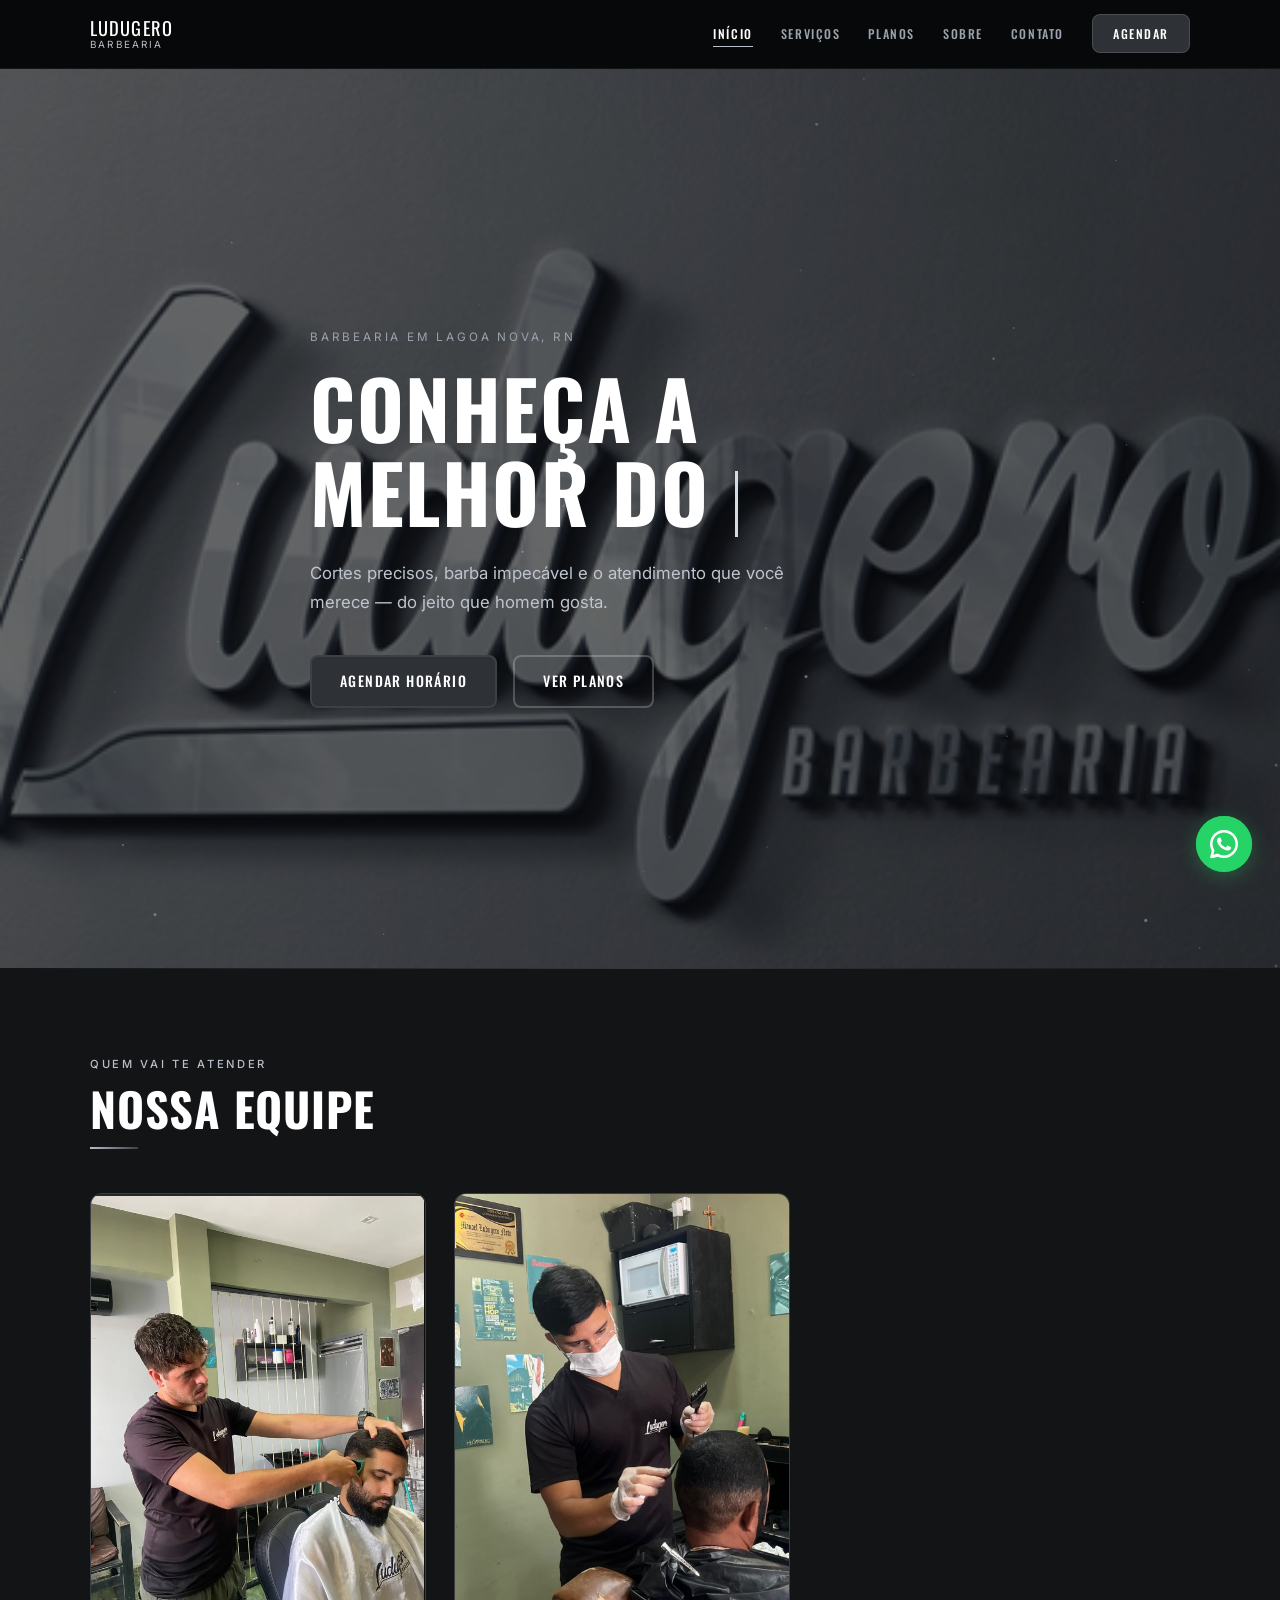
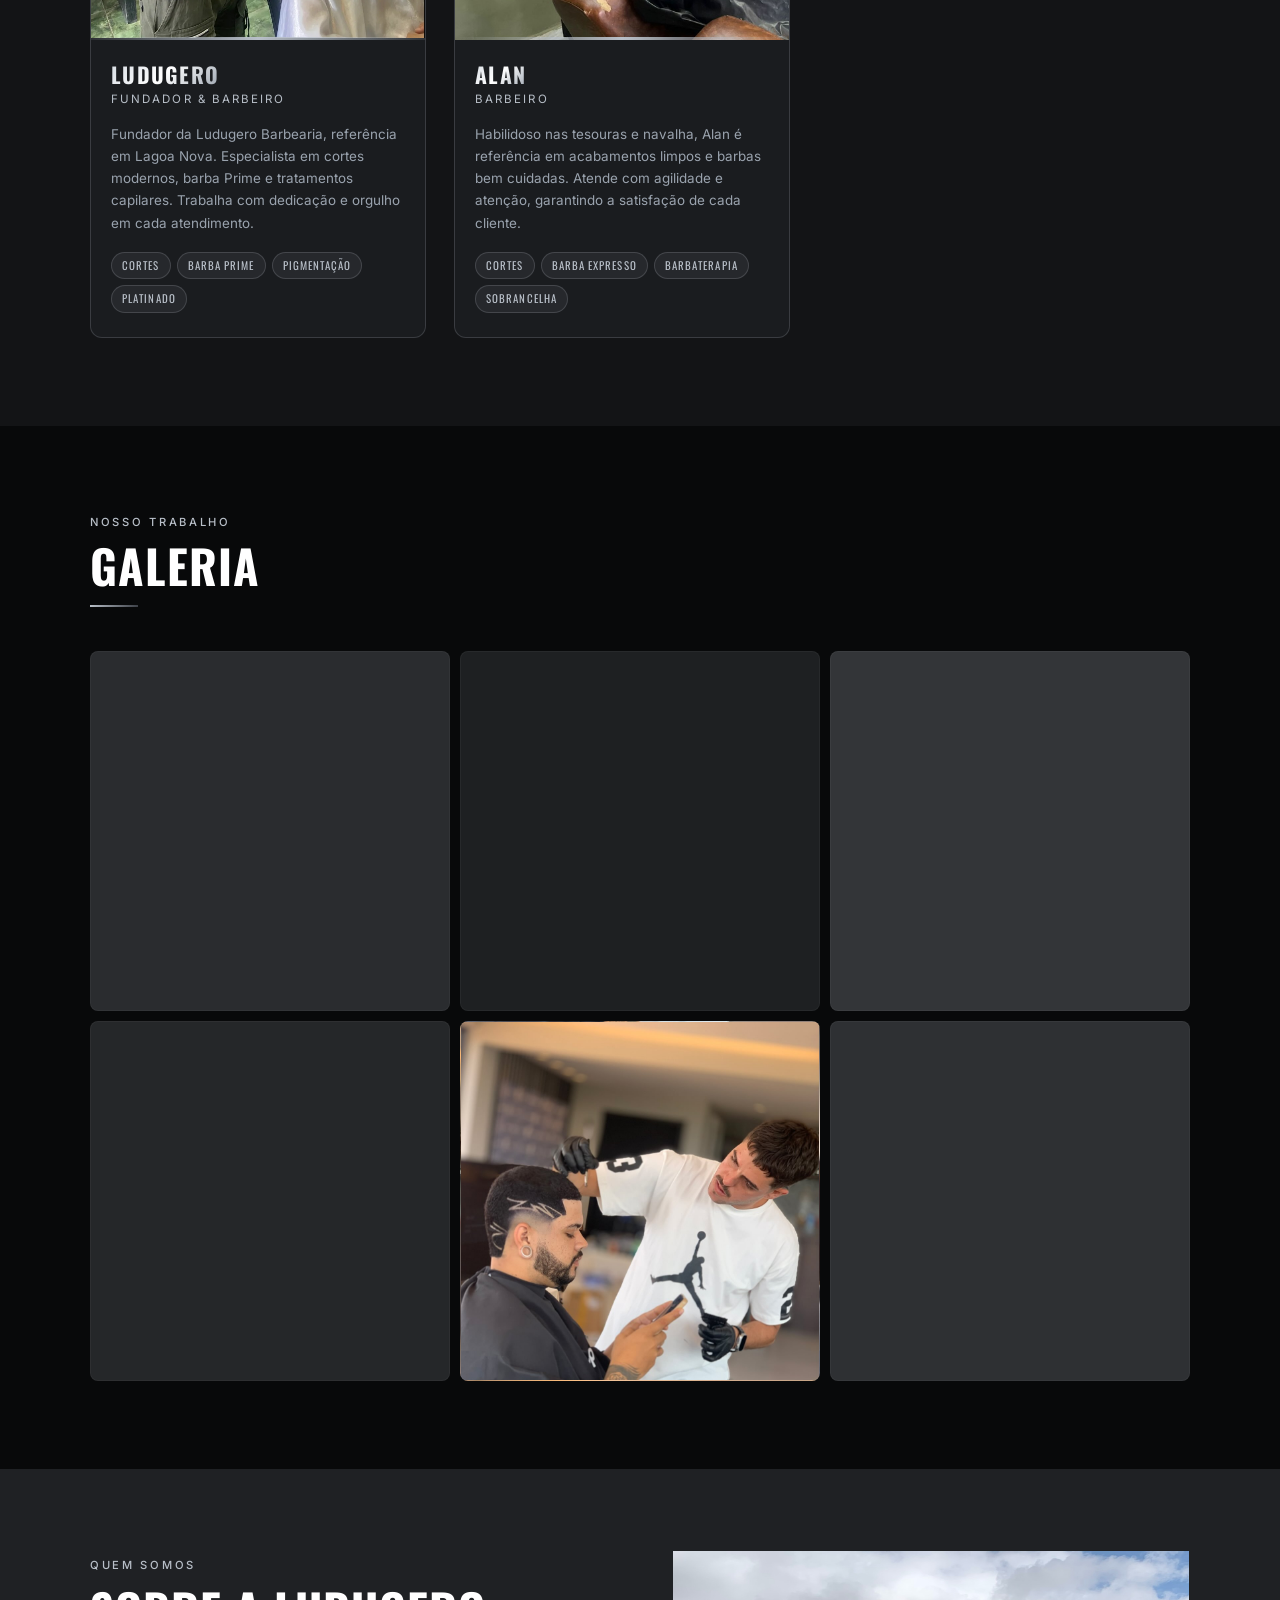
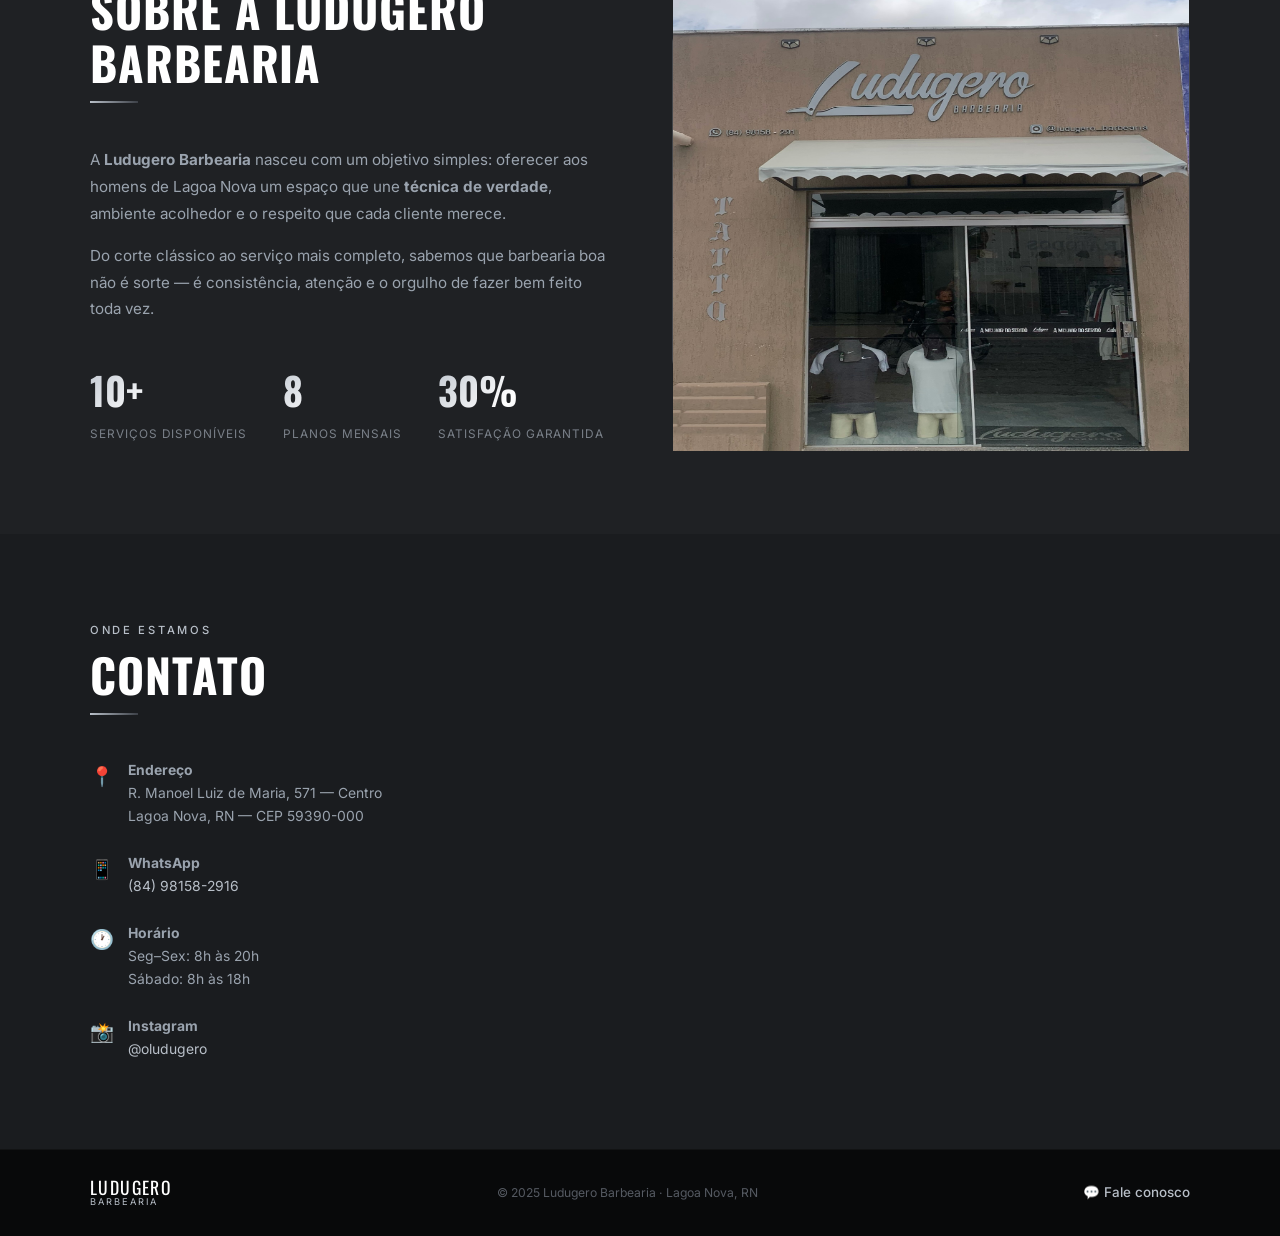
==== commit d5ec4ecc: "adição de interação e fotos dos barbeiros" ====
--- a/index.html
+++ b/index.html
@@ -3,31 +3,31 @@
 <head>
   <meta charset="UTF-8" />
   <meta name="viewport" content="width=device-width, initial-scale=1.0" />
-  <title>Ludugero Barbearia | Lagoa Nova - RN</title>
-  <meta name="description" content="Ludugero Barbearia em Lagoa Nova, RN. Cortes, barba, sobrancelha, planos mensais e muito mais. Agende seu horário pelo WhatsApp." />
+  <title>Ludugero Barbearia | Início</title>
+  <meta name="description" content="Ludugero Barbearia em Lagoa Nova, RN. Conheça nossa equipe, galeria e agende seu horário." />
   <link rel="preconnect" href="https://fonts.googleapis.com" />
   <link href="https://fonts.googleapis.com/css2?family=Oswald:wght@400;500;600;700&family=Inter:wght@300;400;500&display=swap" rel="stylesheet" />
   <link rel="stylesheet" href="style.css" />
+  <script src="node.js"></script>
 </head>
 <body>
 
   <!-- ========== HEADER / NAV ========== -->
   <header class="header" id="header">
     <nav class="nav container">
-      <a href="#inicio" class="nav-logo">
+      <a href="index.html#inicio" class="nav-logo">
         <span class="logo-text">
           <span class="logo-main">Ludugero</span>
           <span class="logo-sub">Barbearia</span>
         </span>
       </a>
       <ul class="nav-menu" id="nav-menu">
-        <li><a href="#inicio"      class="nav-link">Início</a></li>
-        <li><a href="#servicos"    class="nav-link">Serviços</a></li>
-        <li><a href="#equipe"      class="nav-link">Equipe</a></li>
-        <li><a href="#planos"      class="nav-link">Planos</a></li>
-        <li><a href="#galeria"     class="nav-link">Galeria</a></li>
-        <li><a href="#sobre"       class="nav-link">Sobre</a></li>
-        <li><a href="#agendamento" class="nav-link nav-cta">Agendar</a></li>
+        <li><a href="index.html#inicio"           class="nav-link">Início</a></li>
+        <li><a href="servicos.html#servicos"      class="nav-link">Serviços</a></li>
+        <li><a href="servicos.html#planos"          class="nav-link">Planos</a></li>
+         <li><a href="index.html#sobre"               class="nav-link">Sobre</a></li>
+        <li><a href="#contato"                          class="nav-link">Contato</a></li>
+        <li><a href="servicos.html#agendamento" class="nav-link nav-cta">Agendar</a></li>
       </ul>
       <button class="nav-toggle" id="nav-toggle" aria-label="Abrir menu">
         <span></span><span></span><span></span>
@@ -42,139 +42,8 @@
       <h1 class="hero-title">conheça a melhor do <em>seridó</em></h1>
       <p class="hero-desc">Cortes precisos, barba impecável e o atendimento que você merece — do jeito que homem gosta.</p>
       <div class="hero-buttons">
-        <a href="#agendamento" class="btn btn-primary">Agendar horário</a>
-        <a href="#planos"      class="btn btn-ghost">Ver planos</a>
-      </div>
-    </div>
-  </section>
-
-  <!-- ========== SERVIÇOS ========== -->
-  <section class="section section-servicos" id="servicos">
-    <div class="container">
-      <p class="section-eyebrow">O que fazemos</p>
-      <h2 class="section-title">Nossos Serviços</h2>
-      <div class="services-grid">
-
-        <div class="service-card">
-          <div class="service-icon">✂️</div>
-          <h3 class="service-name">Corte</h3>
-          <p class="service-desc">Estamos preparados para fazer qualquer estilo de cabelo com o máximo de profissionalismo e satisfação.</p>
-          <p class="service-meta">⏱ 35 min</p>
-          <p class="service-price"><strong>R$ 30,00</strong></p>
-        </div>
-
-        <div class="service-card">
-          <div class="service-icon">🪒</div>
-          <h3 class="service-name">Barba Expresso</h3>
-          <p class="service-desc">Barba feita de uma forma mais rápida e simples para clientes que vivem na correria.</p>
-          <p class="service-meta">⏱ 20 min</p>
-          <p class="service-price"><strong>R$ 20,00</strong></p>
-        </div>
-
-        <div class="service-card">
-          <div class="service-icon">💎</div>
-          <h3 class="service-name">Barba Prime</h3>
-          <p class="service-desc">A barba mais completa da barbearia. Inclui higienização facial, hidratação dos fios, toalha quente e massagem facial.</p>
-          <p class="service-meta">⏱ 25 min</p>
-          <p class="service-price"><strong>R$ 30,00</strong></p>
-        </div>
-
-        <div class="service-card">
-          <div class="service-icon">🛁</div>
-          <h3 class="service-name">Barbaterapia</h3>
-          <p class="service-desc">Barba feita com calma e auxílio de toalha quente e produtos para facilitar a remoção dos pelos da barba.</p>
-          <p class="service-meta">⏱ 20 min</p>
-          <p class="service-price"><strong>R$ 25,00</strong></p>
-        </div>
-
-        <div class="service-card">
-          <div class="service-icon">⚡</div>
-          <h3 class="service-name">Corte + Barba Expresso</h3>
-          <p class="service-desc">Corte de cabelo mais barba expresso para o cliente que gosta de agilidade.</p>
-          <p class="service-meta">⏱ 50 min</p>
-          <p class="service-price"><strong>R$ 50,00</strong></p>
-        </div>
-
-        <div class="service-card">
-          <div class="service-icon">🌿</div>
-          <h3 class="service-name">Corte + Barbaterapia</h3>
-          <p class="service-desc">Corte de cabelo mais barbaterapia — procedimento relaxante para clientes que gostam de se cuidar.</p>
-          <p class="service-meta">⏱ 50 min</p>
-          <p class="service-price"><strong>R$ 55,00</strong></p>
-        </div>
-
-        <div class="service-card">
-          <div class="service-icon">👦</div>
-          <h3 class="service-name">Corte Infantil</h3>
-          <p class="service-desc">Corte de cabelo em criança, com todo cuidado e atenção com os pequenos amiguinhos.</p>
-          <p class="service-meta">⏱ 30 min</p>
-          <p class="service-price"><strong>R$ 30,00</strong></p>
-        </div>
-
-        <div class="service-card">
-          <div class="service-icon">👁️</div>
-          <h3 class="service-name">Sobrancelha</h3>
-          <p class="service-desc">Alinhamento de sobrancelhas masculinas.</p>
-          <p class="service-meta">⏱ 5 min</p>
-          <p class="service-price"><strong>R$ 10,00</strong></p>
-        </div>
-
-        <div class="service-card">
-          <div class="service-icon">💧</div>
-          <h3 class="service-name">Hidratação Capilar</h3>
-          <p class="service-desc">Procedimento feito para cuidados de hidratação e reconstrução capilar.</p>
-          <p class="service-meta">⏱ 10 min</p>
-          <p class="service-price"><strong>R$ 10,00</strong></p>
-        </div>
-
-        <div class="service-card">
-          <div class="service-icon">✨</div>
-          <h3 class="service-name">Luzes</h3>
-          <p class="service-desc">Mechas no cabelo da cor desejada pelo cliente.</p>
-          <p class="service-meta">⏱ 45 min</p>
-          <p class="service-price"><strong>R$ 50,00</strong></p>
-        </div>
-
-        <div class="service-card">
-          <div class="service-icon">🎨</div>
-          <h3 class="service-name">Pigmentação da Barba</h3>
-          <p class="service-desc">Procedimento que preenche falhas naturais da barba.</p>
-          <p class="service-meta">⏱ 25 min</p>
-          <p class="service-price"><strong>R$ 25,00</strong></p>
-        </div>
-
-        <div class="service-card">
-          <div class="service-icon">🖌️</div>
-          <h3 class="service-name">Pigmentação no Cabelo</h3>
-          <p class="service-desc">A famosa pigmentação capilar para cobrir falhas naturais do cabelo.</p>
-          <p class="service-meta">⏱ 30 min</p>
-          <p class="service-price"><strong>R$ 30,00</strong></p>
-        </div>
-
-        <div class="service-card">
-          <div class="service-icon">⬜</div>
-          <h3 class="service-name">Platinado / Nevou</h3>
-          <p class="service-desc">Descoloração completa do cabelo.</p>
-          <p class="service-meta">⏱ 50 min</p>
-          <p class="service-price"><strong>R$ 100,00</strong></p>
-        </div>
-
-        <div class="service-card">
-          <div class="service-icon">〰️</div>
-          <h3 class="service-name">Selagem</h3>
-          <p class="service-desc">Procedimento que faz redução de volume e realinhamento capilar.</p>
-          <p class="service-meta">⏱ 40 min</p>
-          <p class="service-price"><strong>R$ 90,00</strong></p>
-        </div>
-
-        <div class="service-card">
-          <div class="service-icon">🇺🇸</div>
-          <h3 class="service-name">Alisamento Americano</h3>
-          <p class="service-desc">Procedimento que realinha o cabelo.</p>
-          <p class="service-meta">⏱ 30 min</p>
-          <p class="service-price"><strong>R$ 35,00</strong></p>
-        </div>
-
+        <a href="servicos.html#agendamento" class="btn btn-primary">Agendar horário</a>
+        <a href="servicos.html#planos"      class="btn btn-ghost">Ver planos</a>
       </div>
     </div>
   </section>
@@ -187,12 +56,10 @@
       <div class="equipe-grid">
 
         <!-- MEMBRO 1 — Ludugero -->
-        <div class="membro-card">
+        <div class="membro-card" data-barbeiro="Ludugero">
           <div class="membro-foto">
-            <!-- Substitua o bloco abaixo por <img src="equipe/ludugero.jpg" alt="Ludugero"> quando tiver a foto -->
             <div class="membro-foto-placeholder">
-              <div class="membro-avatar">💈</div>
-              <p class="membro-foto-label">Adicione a foto<br/>equipe/ludugero.jpg</p>
+              <p class="membro-foto-label"><img src="equipe/ludugero.jpeg" alt="Ludugero"></p>
             </div>
           </div>
           <div class="membro-info">
@@ -211,12 +78,10 @@
         </div>
 
         <!-- MEMBRO 2 — Alan -->
-        <div class="membro-card">
+        <div class="membro-card" data-barbeiro="Alan">
           <div class="membro-foto">
-            <!-- Substitua o bloco abaixo por <img src="equipe/alan.jpg" alt="Alan"> quando tiver a foto -->
             <div class="membro-foto-placeholder">
-              <div class="membro-avatar">✂️</div>
-              <p class="membro-foto-label">Adicione a foto<br/>equipe/alan.jpg</p>
+              <p class="membro-foto-label"><img src="equipe/alan.jpg" alt="Alan"></p>
             </div>
           </div>
           <div class="membro-info">
@@ -235,136 +100,6 @@
         </div>
 
       </div>
-    </div>
-  </section>
-
-  <!-- ========== PLANOS ========== -->
-  <section class="section section-planos" id="planos">
-    <div class="container">
-      <p class="section-eyebrow light">Assinatura mensal</p>
-      <h2 class="section-title light">Planos da Barbearia</h2>
-      <p class="planos-desc">Assine um plano e use à vontade — serviços ilimitados com prioridade no agendamento. Disponíveis de segunda a quinta.</p>
-
-      <div class="planos-grid">
-
-        <div class="plano-card">
-          <div class="plano-header">
-            <p class="plano-nome">Só Barba</p>
-            <p class="plano-preco">R$ 39<span>,99/mês</span></p>
-          </div>
-          <ul class="plano-itens">
-            <li>✔ Barba ilimitada</li>
-            <li>✔ Disponível seg–qui</li>
-            <li>✔ Agendamento prioritário</li>
-          </ul>
-          <a href="#agendamento" class="btn btn-plano">Quero esse plano</a>
-        </div>
-
-        <div class="plano-card">
-          <div class="plano-header">
-            <p class="plano-nome">Só Corte</p>
-            <p class="plano-preco">R$ 79<span>,99/mês</span></p>
-          </div>
-          <ul class="plano-itens">
-            <li>✔ Corte ilimitado</li>
-            <li>✔ Disponível seg–qui</li>
-            <li>✔ Agendamento prioritário</li>
-          </ul>
-          <a href="#agendamento" class="btn btn-plano">Quero esse plano</a>
-        </div>
-
-        <div class="plano-card">
-          <div class="plano-header">
-            <p class="plano-nome">Corte + Sobrancelha</p>
-            <p class="plano-preco">R$ 89<span>,99/mês</span></p>
-          </div>
-          <ul class="plano-itens">
-            <li>✔ Corte ilimitado</li>
-            <li>✔ Sobrancelha ilimitada</li>
-            <li>✔ Disponível seg–qui</li>
-          </ul>
-          <a href="#agendamento" class="btn btn-plano">Quero esse plano</a>
-        </div>
-
-        <div class="plano-card plano-destaque">
-          <div class="plano-badge">🥉 Bronze</div>
-          <div class="plano-header">
-            <p class="plano-nome">Corte + Barba Expresso</p>
-            <p class="plano-preco">R$ 99<span>,99/mês</span></p>
-          </div>
-          <ul class="plano-itens">
-            <li>✔ Corte ilimitado</li>
-            <li>✔ Barba expresso ilimitada</li>
-            <li>✔ Disponível seg–qui</li>
-          </ul>
-          <a href="#agendamento" class="btn btn-plano">Quero esse plano</a>
-        </div>
-
-        <div class="plano-card plano-popular">
-          <div class="plano-badge popular">🥈 Prata — Mais Popular</div>
-          <div class="plano-header">
-            <p class="plano-nome">Corte + Barbaterapia + Sobrancelha</p>
-            <p class="plano-preco">R$ 109<span>,99/mês</span></p>
-          </div>
-          <ul class="plano-itens">
-            <li>✔ Corte ilimitado</li>
-            <li>✔ Barbaterapia ilimitada</li>
-            <li>✔ Sobrancelha inclusa</li>
-            <li>✔ Disponível seg–qui</li>
-          </ul>
-          <a href="#agendamento" class="btn btn-plano">Quero esse plano</a>
-        </div>
-
-        <div class="plano-card plano-destaque">
-          <div class="plano-badge ouro">🥇 Ouro</div>
-          <div class="plano-header">
-            <p class="plano-nome">Corte + Barba Prime + Sobrancelha</p>
-            <p class="plano-preco">R$ 119<span>,99/mês</span></p>
-          </div>
-          <ul class="plano-itens">
-            <li>✔ Corte ilimitado</li>
-            <li>✔ Barba Prime ilimitada</li>
-            <li>✔ Sobrancelha inclusa</li>
-            <li>✔ Disponível seg–qui</li>
-          </ul>
-          <a href="#agendamento" class="btn btn-plano">Quero esse plano</a>
-        </div>
-
-        <div class="plano-card plano-diamante">
-          <div class="plano-badge diamante">💎 Diamante</div>
-          <div class="plano-header">
-            <p class="plano-nome">Corte + Barba Prime + Sobrancelha + Hidratação</p>
-            <p class="plano-preco">R$ 140<span>,00/mês</span></p>
-          </div>
-          <ul class="plano-itens">
-            <li>✔ Corte ilimitado</li>
-            <li>✔ Barba Prime ilimitada</li>
-            <li>✔ Sobrancelha inclusa</li>
-            <li>✔ Hidratação capilar inclusa</li>
-            <li>✔ <strong>Disponível todos os dias</strong></li>
-          </ul>
-          <a href="#agendamento" class="btn btn-plano">Quero esse plano</a>
-        </div>
-
-        <div class="plano-card plano-exclusivo">
-          <div class="plano-badge exclusivo">👨‍👦 Exclusivo Família</div>
-          <div class="plano-header">
-            <p class="plano-nome">Corte + Barba + Sobrancelha + 2 Cortes Infantil</p>
-            <p class="plano-preco">R$ 185<span>,00/mês</span></p>
-          </div>
-          <ul class="plano-itens">
-            <li>✔ Corte ilimitado (pai)</li>
-            <li>✔ Barba ilimitada (pai)</li>
-            <li>✔ Sobrancelha inclusa</li>
-            <li>✔ 2 cortes infantis/mês</li>
-            <li>✔ Para filhos até 13 anos</li>
-            <li>✔ Disponível seg–qui</li>
-          </ul>
-          <a href="#agendamento" class="btn btn-plano">Quero esse plano</a>
-        </div>
-
-      </div>
-      <p class="planos-obs">* Planos sem fidelidade. Cancele quando quiser. Serviços disponíveis de segunda a quinta, exceto Diamante (todos os dias).</p>
     </div>
   </section>
 
@@ -412,122 +147,12 @@
         </div>
       </div>
       <div class="sobre-img">
-        <div class="sobre-img-placeholder">📸<br/>Foto da<br/>barbearia</div>
-      </div>
-    </div>
-  </section>
-
-  <!-- ========== AGENDAMENTO ========== -->
-  <section class="section section-agendamento" id="agendamento">
-    <div class="container">
-      <p class="section-eyebrow light">Marque seu horário</p>
-      <h2 class="section-title light">Agendamento</h2>
-      <p class="agendar-desc">Preencha o formulário e entraremos em contato pelo WhatsApp para confirmar seu horário.</p>
-
-      <form class="agendar-form" id="agendar-form" novalidate>
-
-        <!-- Nome + WhatsApp -->
-        <div class="form-row">
-          <div class="form-group">
-            <label for="nome">Seu nome *</label>
-            <input type="text" id="nome" name="nome" placeholder="Ex: João Silva" required />
-            <span class="form-error" id="erro-nome"></span>
-          </div>
-          <div class="form-group">
-            <label for="telefone">WhatsApp *</label>
-            <input type="tel" id="telefone" name="telefone" placeholder="(84) 99999-9999" required />
-            <span class="form-error" id="erro-telefone"></span>
-          </div>
-        </div>
-
-        <!-- Escolha do barbeiro -->
-        <div class="form-group">
-          <label>Escolha o barbeiro *</label>
-          <div class="barbeiro-grid">
-
-            <div class="barbeiro-opcao">
-              <input type="radio" id="barb-ludugero" name="barbeiro" value="Ludugero" />
-              <label class="barbeiro-label" for="barb-ludugero">
-                <div class="barbeiro-avatar">💈</div>
-                <div class="barbeiro-label-text">
-                  <span class="barbeiro-label-nome">Ludugero</span>
-                  <span class="barbeiro-label-cargo">Fundador</span>
-                </div>
-              </label>
-            </div>
-
-            <div class="barbeiro-opcao">
-              <input type="radio" id="barb-alan" name="barbeiro" value="Alan" />
-              <label class="barbeiro-label" for="barb-alan">
-                <div class="barbeiro-avatar">✂️</div>
-                <div class="barbeiro-label-text">
-                  <span class="barbeiro-label-nome">Alan</span>
-                  <span class="barbeiro-label-cargo">Barbeiro</span>
-                </div>
-              </label>
-            </div>
-
-          </div>
-          <span class="form-error" id="erro-barbeiro"></span>
-        </div>
-
-        <!-- Serviço + Data -->
-        <div class="form-row">
-          <div class="form-group">
-            <label for="servico">Serviço ou plano *</label>
-            <select id="servico" name="servico" required>
-              <option value="">Selecione</option>
-              <optgroup label="Serviços avulsos">
-                <option value="Corte — R$ 30,00">Corte — R$ 30,00</option>
-                <option value="Barba Expresso — R$ 20,00">Barba Expresso — R$ 20,00</option>
-                <option value="Barba Prime — R$ 30,00">Barba Prime — R$ 30,00</option>
-                <option value="Barbaterapia — R$ 25,00">Barbaterapia — R$ 25,00</option>
-                <option value="Corte + Barba Expresso — R$ 50,00">Corte + Barba Expresso — R$ 50,00</option>
-                <option value="Corte + Barbaterapia — R$ 55,00">Corte + Barbaterapia — R$ 55,00</option>
-                <option value="Corte Infantil — R$ 30,00">Corte Infantil — R$ 30,00</option>
-                <option value="Sobrancelha — R$ 10,00">Sobrancelha — R$ 10,00</option>
-                <option value="Hidratação Capilar — R$ 10,00">Hidratação Capilar — R$ 10,00</option>
-                <option value="Luzes — R$ 50,00">Luzes — R$ 50,00</option>
-                <option value="Pigmentação da Barba — R$ 25,00">Pigmentação da Barba — R$ 25,00</option>
-                <option value="Pigmentação no Cabelo — R$ 30,00">Pigmentação no Cabelo — R$ 30,00</option>
-                <option value="Platinado / Nevou — R$ 100,00">Platinado / Nevou — R$ 100,00</option>
-                <option value="Selagem — R$ 90,00">Selagem — R$ 90,00</option>
-                <option value="Alisamento Americano — R$ 35,00">Alisamento Americano — R$ 35,00</option>
-              </optgroup>
-              <optgroup label="Planos mensais">
-                <option value="Plano Só Barba — R$ 39,99">Plano Só Barba — R$ 39,99</option>
-                <option value="Plano Só Corte — R$ 79,99">Plano Só Corte — R$ 79,99</option>
-                <option value="Plano Corte + Sobrancelha — R$ 89,99">Plano Corte + Sobrancelha — R$ 89,99</option>
-                <option value="Plano Bronze — R$ 99,99">Plano Bronze — R$ 99,99</option>
-                <option value="Plano Prata — R$ 109,99">Plano Prata — R$ 109,99</option>
-                <option value="Plano Ouro — R$ 119,99">Plano Ouro — R$ 119,99</option>
-                <option value="Plano Diamante — R$ 140,00">Plano Diamante — R$ 140,00</option>
-                <option value="Plano Exclusivo Família — R$ 185,00">Plano Exclusivo Família — R$ 185,00</option>
-              </optgroup>
-            </select>
-            <span class="form-error" id="erro-servico"></span>
-          </div>
-          <div class="form-group">
-            <label for="data">Data preferida *</label>
-            <input type="date" id="data" name="data" required />
-            <span class="form-error" id="erro-data"></span>
-          </div>
-        </div>
-
-        <!-- Observação -->
-        <div class="form-group">
-          <label for="mensagem">Observação (opcional)</label>
-          <textarea id="mensagem" name="mensagem" rows="3" placeholder="Ex: prefiro pela manhã, quero assinar um plano..."></textarea>
-        </div>
-
-        <button type="submit" class="btn btn-primary btn-full">
-          Enviar pelo WhatsApp 💬
-        </button>
-      </form>
-    </div>
-  </section>
-
-  <!-- ========== CONTATO ========== -->
+        <div class="sobre-img-placeholder"><br/><img src="galeria/barbearia.jpg" alt="Barbearia" width="600" height="500"><br/></div>
+      </div>
+    </div>
+  </section>
+
+  <!-- ========== CONTATO (presente em todas as páginas) ========== -->
   <section class="section section-contato" id="contato">
     <div class="container contato-grid">
       <div class="contato-info">
--- a/style.css
+++ b/style.css
@@ -196,6 +196,12 @@
 /* ─────────────────────────────────────────
    5. UTILITÁRIOS
 ───────────────────────────────────────── */
+
+/* Compensa o header fixo ao navegar direto para uma âncora entre páginas */
+section[id] {
+  scroll-margin-top: 90px;
+}
+
 .container { width:90%; max-width:1100px; margin:0 auto; }
 .section { padding:88px 0; }
 
@@ -990,44 +996,6 @@
 /* ─────────────────────────────────────────
    17. RESPONSIVO
 ───────────────────────────────────────── */
-@media (max-width: 768px) {
-  .nav-menu {
-    position:fixed;
-    top:68px; left:0; right:0;
-    background:var(--cinza-950);
-    flex-direction:column;
-    padding:28px 24px; gap:22px;
-    border-bottom:1px solid rgba(255,255,255,0.06);
-    transform:translateY(-130%);
-    transition:transform 0.35s cubic-bezier(.4,0,.2,1);
-    z-index:99;
-  }
-  .nav-menu.aberto { transform:translateY(0); }
-  .nav-toggle { display:flex; }
-
-  .section { padding:60px 0; }
-  .sobre-grid,
-  .contato-grid  { grid-template-columns:1fr; gap:36px; }
-  .gallery-grid  { grid-template-columns:repeat(2,1fr); }
-  .form-row      { grid-template-columns:1fr; }
-  .barbeiro-grid { grid-template-columns:1fr 1fr; }
-  .agendar-form  { padding:26px 18px; }
-  .hero-buttons  { flex-direction:column; }
-  .hero-buttons .btn { text-align:center; }
-  .footer-inner  { flex-direction:column; text-align:center; }
-  .planos-grid   { grid-template-columns:1fr; }
-  .sobre-stats   { gap:22px; }
-  .equipe-grid   { grid-template-columns:1fr; max-width:360px; }
-  .nav-logo-img  { height:42px; }
-}
-
-@media (max-width: 480px) {
-  .gallery-grid  { grid-template-columns:1fr 1fr; }
-  .services-grid { grid-template-columns:1fr; }
-  .barbeiro-grid { grid-template-columns:1fr; }
-  .nav-logo-img  { height:36px; }
-}
-
 @media (prefers-reduced-motion: reduce) {
   *, *::before, *::after {
     animation-duration:0.01ms !important;
@@ -1035,4 +1003,102 @@
     transition-duration:0.01ms !important;
   }
   .reveal, .reveal-stagger { opacity:1; transform:none; }
+}
+
+/* ─────────────────────────────────────────
+   18. CARDS CLICÁVEIS (serviços, equipe e planos)
+───────────────────────────────────────── */
+.service-card {
+  cursor: pointer;
+  position: relative;
+}
+.service-card::before {
+  content: 'Selecionar →';
+  position: absolute;
+  top: 14px; right: 16px;
+  font-size: 0.62rem;
+  font-family: var(--fonte-titulo);
+  letter-spacing: 0.08em;
+  text-transform: uppercase;
+  color: var(--acento);
+  opacity: 0;
+  transform: translateX(-4px);
+  transition: opacity 0.25s ease, transform 0.25s ease;
+  pointer-events: none;
+}
+.service-card:hover::before { opacity: 1; transform: translateX(0); }
+
+.service-card.is-selected {
+  border-color: var(--acento);
+  box-shadow: 0 0 0 1px var(--acento), 0 10px 36px rgba(0,0,0,0.5);
+}
+.service-card.is-selected::before {
+  content: '✔ Selecionado';
+  opacity: 1;
+  color: var(--branco);
+}
+
+.membro-card { cursor: pointer; }
+.membro-card.is-selected {
+  border-color: var(--acento);
+  box-shadow: 0 0 0 1px var(--acento), 0 16px 48px rgba(0,0,0,0.55);
+}
+
+#toast-selecao {
+  position: fixed;
+  left: 24px; bottom: 24px;
+  background: var(--cinza-800);
+  color: var(--branco);
+  border: 1px solid var(--acento-borda);
+  padding: 12px 20px;
+  border-radius: var(--raio-sm);
+  font-size: 0.82rem;
+  z-index: 300;
+  opacity: 0;
+  transform: translateY(12px);
+  transition: opacity 0.3s ease, transform 0.3s ease;
+  pointer-events: none;
+  box-shadow: 0 8px 28px rgba(0,0,0,0.5);
+}
+#toast-selecao.show { opacity: 1; transform: translateY(0); }
+#toast-selecao strong { color: var(--acento); }
+
+.form-group select.destaque-preenchido,
+.barbeiro-label.destaque-preenchido {
+  border-color: var(--acento) !important;
+  box-shadow: 0 0 0 3px rgba(184,191,200,0.18);
+}
+
+.plano-card {
+  position: relative;
+}
+
+.plano-card.is-selected {
+  border-color: var(--acento);
+  box-shadow: 0 0 0 1px var(--acento), 0 10px 36px rgba(0,0,0,0.5);
+  background: rgba(255,255,255,0.06);
+}
+.plano-card.is-selected .btn-plano {
+  background: var(--cinza-700);
+  border-color: var(--acento);
+}
+.plano-card::before {
+  content: 'Selecionar →';
+  position: absolute;
+  top: 14px; right: 16px;
+  font-size: 0.6rem;
+  font-family: var(--fonte-titulo);
+  letter-spacing: 0.08em;
+  text-transform: uppercase;
+  color: var(--acento);
+  opacity: 0;
+  transform: translateX(-4px);
+  transition: opacity 0.25s ease, transform 0.25s ease;
+  pointer-events: none;
+}
+.plano-card:hover::before { opacity: 1; transform: translateX(0); }
+.plano-card.is-selected::before {
+  content: '✔ Selecionado';
+  opacity: 1;
+  color: var(--branco);
 }
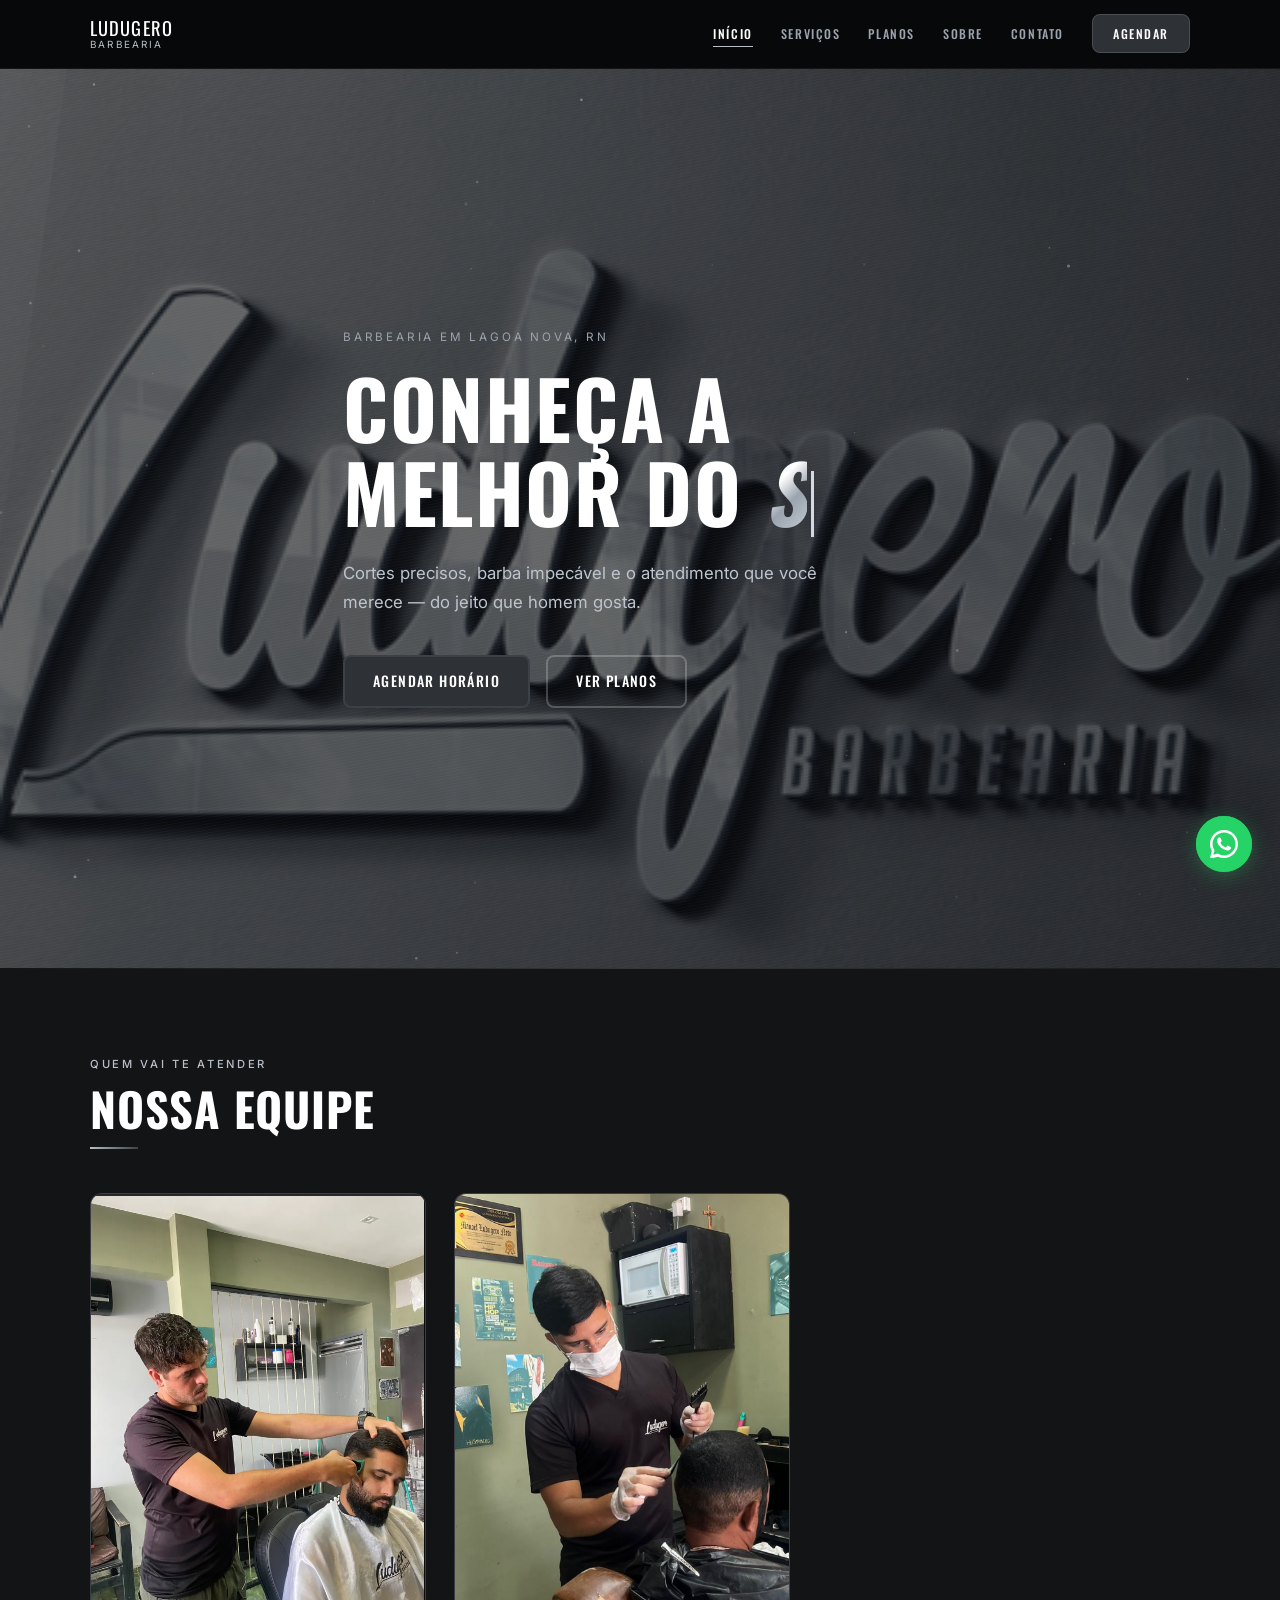
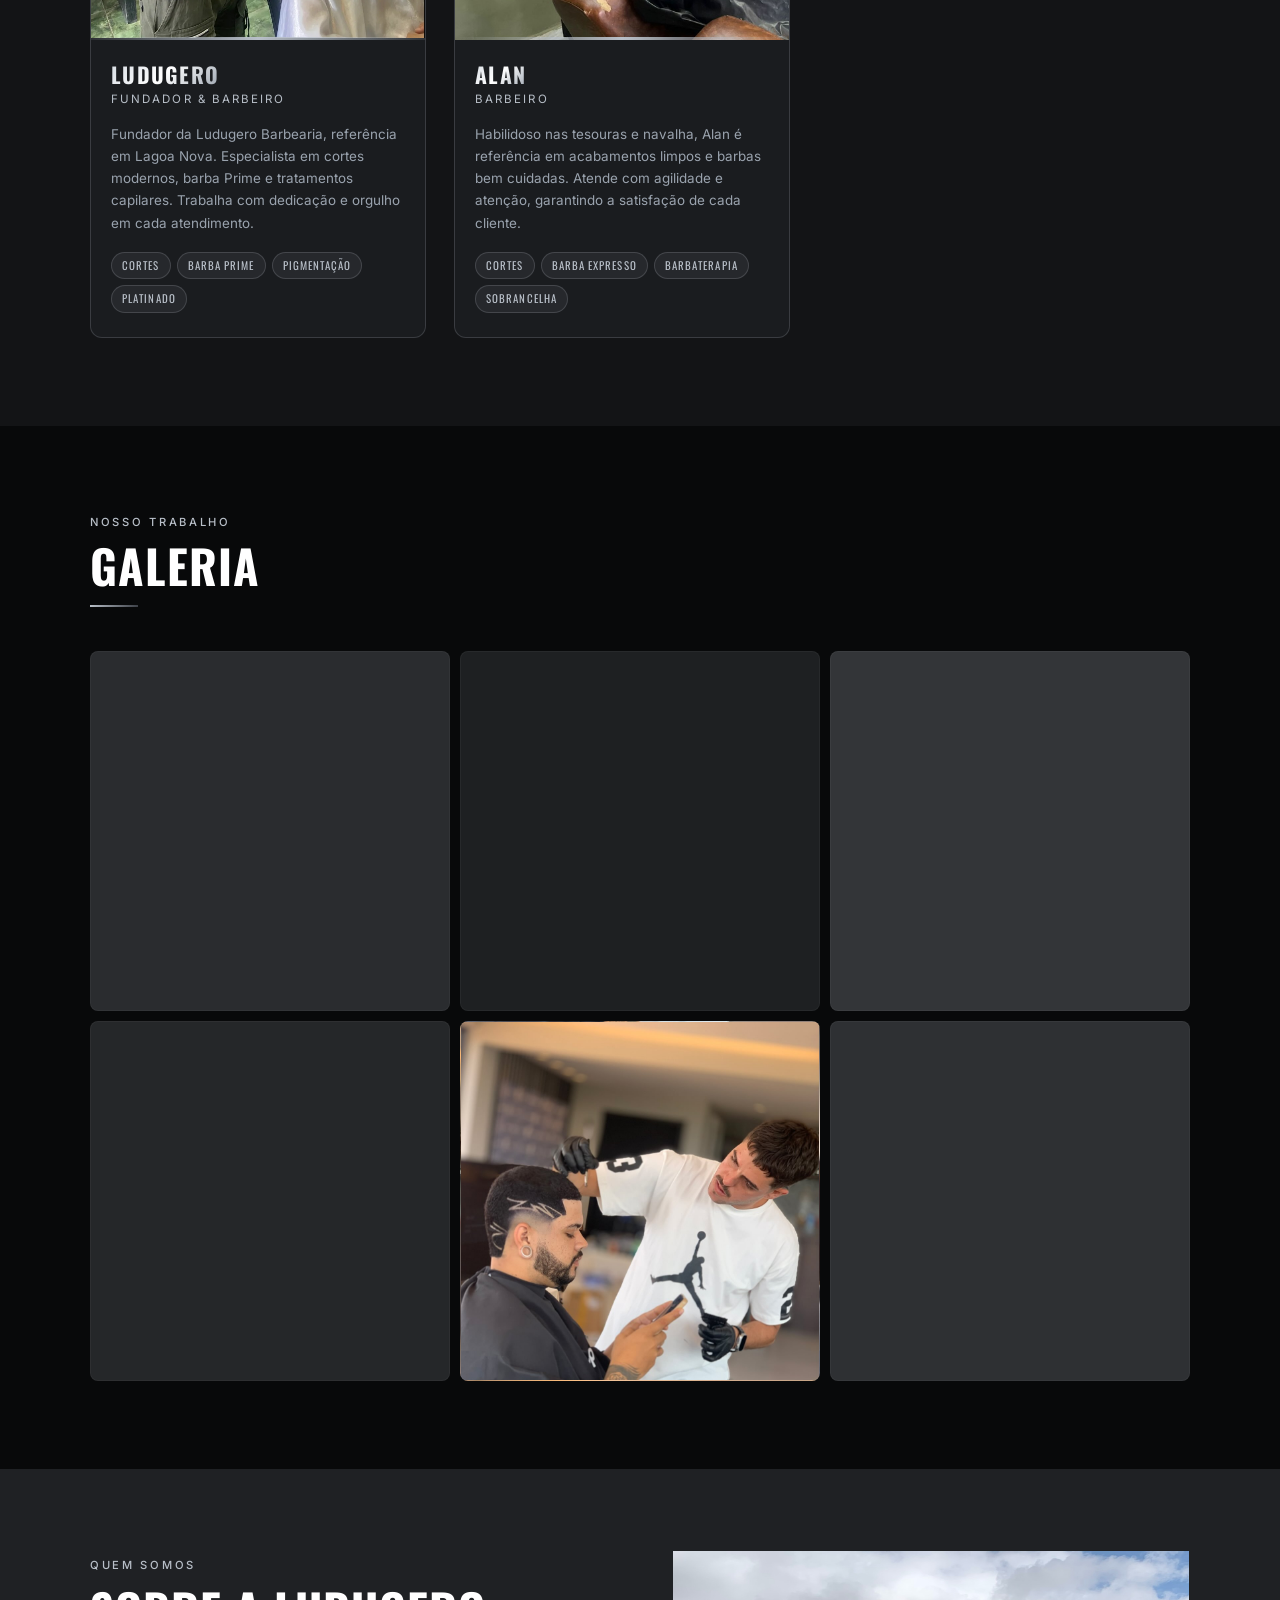
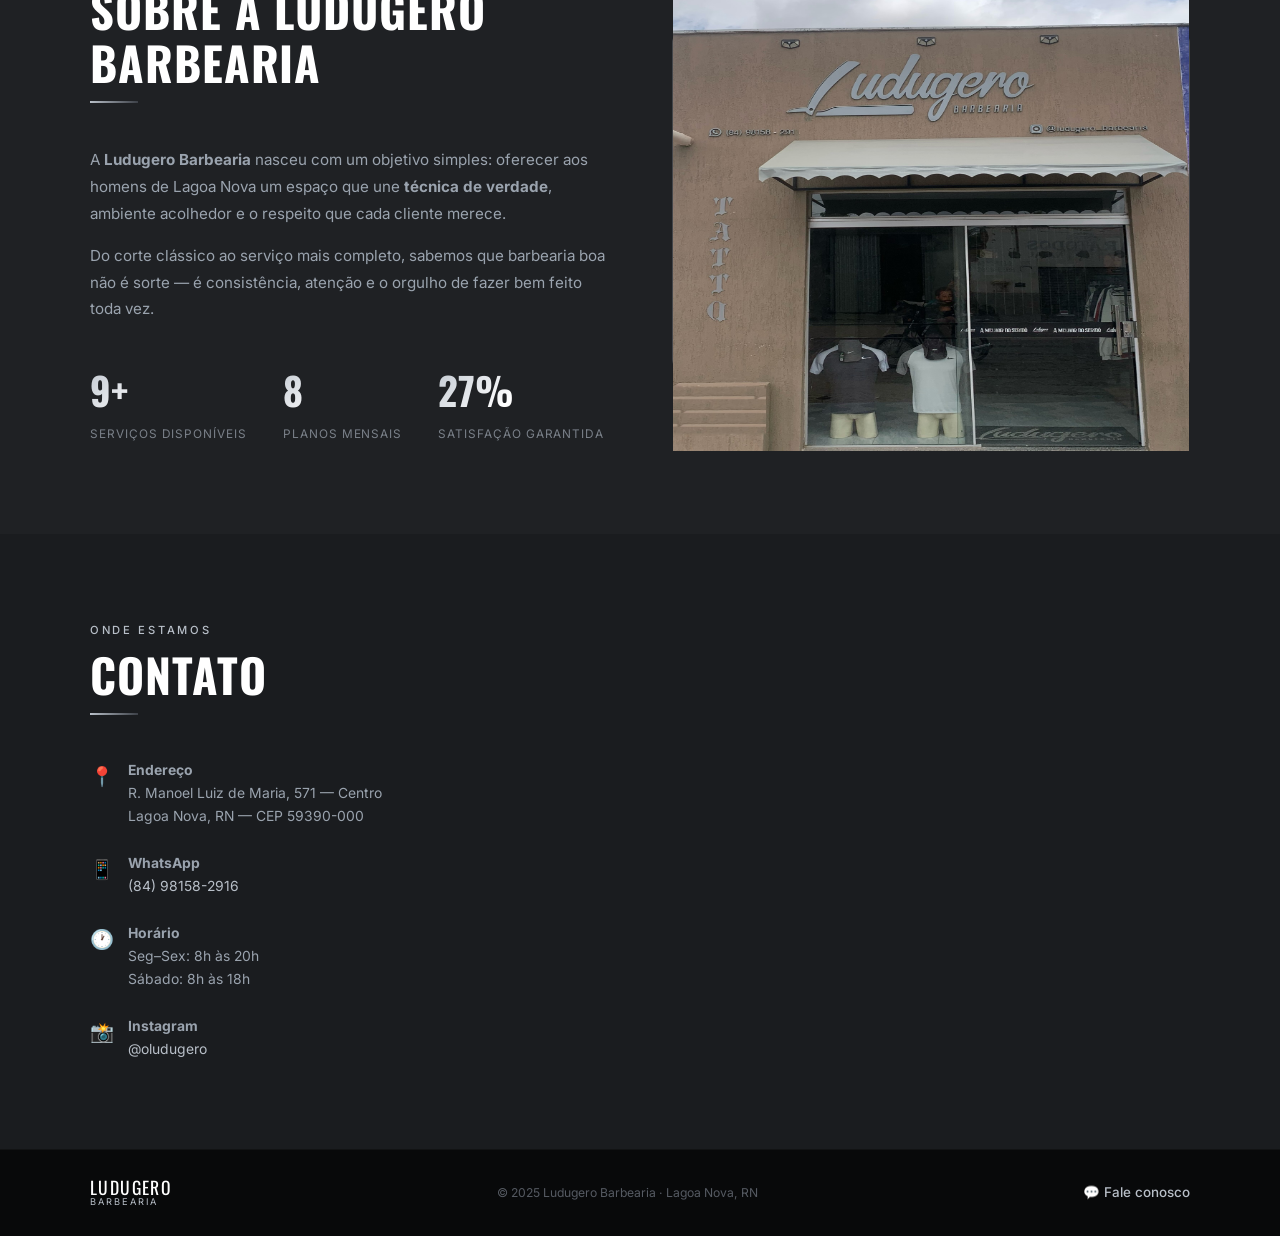
==== commit d55a5c21: "Adicionei mais intuitividade nos planos e serviços e um efeito no bakcground do inicio" ====
--- a/index.html
+++ b/index.html
@@ -37,6 +37,9 @@
 
   <!-- ========== HERO ========== -->
   <section class="hero" id="inicio">
+    <div class="hero-overlay"></div>
+  <div class="hero-metal" aria-hidden="true"></div>
+  <div class="hero-content container">
     <div class="hero-content container">
       <p class="hero-eyebrow">Barbearia em Lagoa Nova, RN</p>
       <h1 class="hero-title">conheça a melhor do <em>seridó</em></h1>
--- a/style.css
+++ b/style.css
@@ -439,6 +439,62 @@
   animation: fadeUp 0.8s ease 1.3s forwards;
 }
 
+/* ─────────────────────────────────────────
+   7b. TEXTURA METÁLICA ESCOVADA
+───────────────────────────────────────── */
+.hero-metal {
+  position: absolute;
+  inset: 0;
+  z-index: 1;
+  pointer-events: none;
+  overflow: hidden;
+}
+
+/* Linhas finas horizontais — efeito "aço escovado" */
+.hero-metal::before {
+  content: '';
+  position: absolute;
+  inset: 0;
+  background-image: repeating-linear-gradient(
+    170deg,
+    rgba(255,255,255,0.025) 0px,
+    rgba(255,255,255,0.025) 1px,
+    transparent 1px,
+    transparent 3px
+  );
+  mix-blend-mode: overlay;
+}
+
+/* Brilho diagonal que desliza lentamente */
+.hero-metal::after {
+  content: '';
+  position: absolute;
+  top: -50%;
+  left: -60%;
+  width: 60%;
+  height: 200%;
+  background: linear-gradient(
+    100deg,
+    transparent 0%,
+    rgba(255,255,255,0.05) 45%,
+    rgba(255,255,255,0.12) 50%,
+    rgba(255,255,255,0.05) 55%,
+    transparent 100%
+  );
+  transform: rotate(8deg);
+  animation: metalSweep 9s ease-in-out infinite;
+}
+
+@keyframes metalSweep {
+  0%   { left: -60%; }
+  50%  { left: 100%; }
+  100% { left: -60%; }
+}
+
+@media (prefers-reduced-motion: reduce) {
+  .hero-metal::after { animation: none; opacity: 0.3; }
+}
+
 
 /* ─────────────────────────────────────────
    8. SERVIÇOS
@@ -496,6 +552,61 @@
 .service-meta  { font-size:0.76rem; color:var(--cinza-500); margin-bottom:6px; }
 .service-price { font-size:0.86rem; color:var(--cor-card-preco); }
 .service-price strong { color:var(--cor-card-val); font-size:1.02rem; }
+
+
+/* ─────────────────────────────────────────
+   8b. NAVEGAÇÃO E CATEGORIAS DE SERVIÇOS
+───────────────────────────────────────── */
+.servicos-nav {
+  display: flex;
+  flex-wrap: wrap;
+  gap: 10px;
+  margin-bottom: 48px;
+}
+.servicos-nav-item {
+  font-size: 0.76rem;
+  font-family: var(--fonte-titulo);
+  letter-spacing: 0.08em;
+  text-transform: uppercase;
+  padding: 9px 16px;
+  border-radius: 99px;
+  border: 1px solid var(--acento-borda);
+  background: var(--acento-bg);
+  color: var(--acento);
+  transition: var(--transicao);
+}
+.servicos-nav-item:hover {
+  background: var(--cinza-700);
+  color: var(--branco);
+  border-color: var(--acento);
+  transform: translateY(-2px);
+}
+
+.servicos-categoria {
+  margin-bottom: 56px;
+  scroll-margin-top: 100px; /* compensa o header fixo ao clicar no menu de categorias */
+}
+.servicos-categoria:last-child { margin-bottom: 0; }
+
+.servicos-categoria-titulo {
+  display: flex;
+  align-items: center;
+  gap: 10px;
+  font-family: var(--fonte-titulo);
+  font-size: 1.1rem;
+  letter-spacing: 0.06em;
+  text-transform: uppercase;
+  color: var(--branco);
+  margin-bottom: 20px;
+  padding-bottom: 10px;
+  border-bottom: 1px solid var(--acento-borda);
+}
+.servicos-categoria-titulo span { font-size: 1.25rem; }
+
+@media (max-width: 768px) {
+  .servicos-nav { gap: 8px; margin-bottom: 36px; }
+  .servicos-categoria { margin-bottom: 44px; }
+}
 
 
 /* ─────────────────────────────────────────
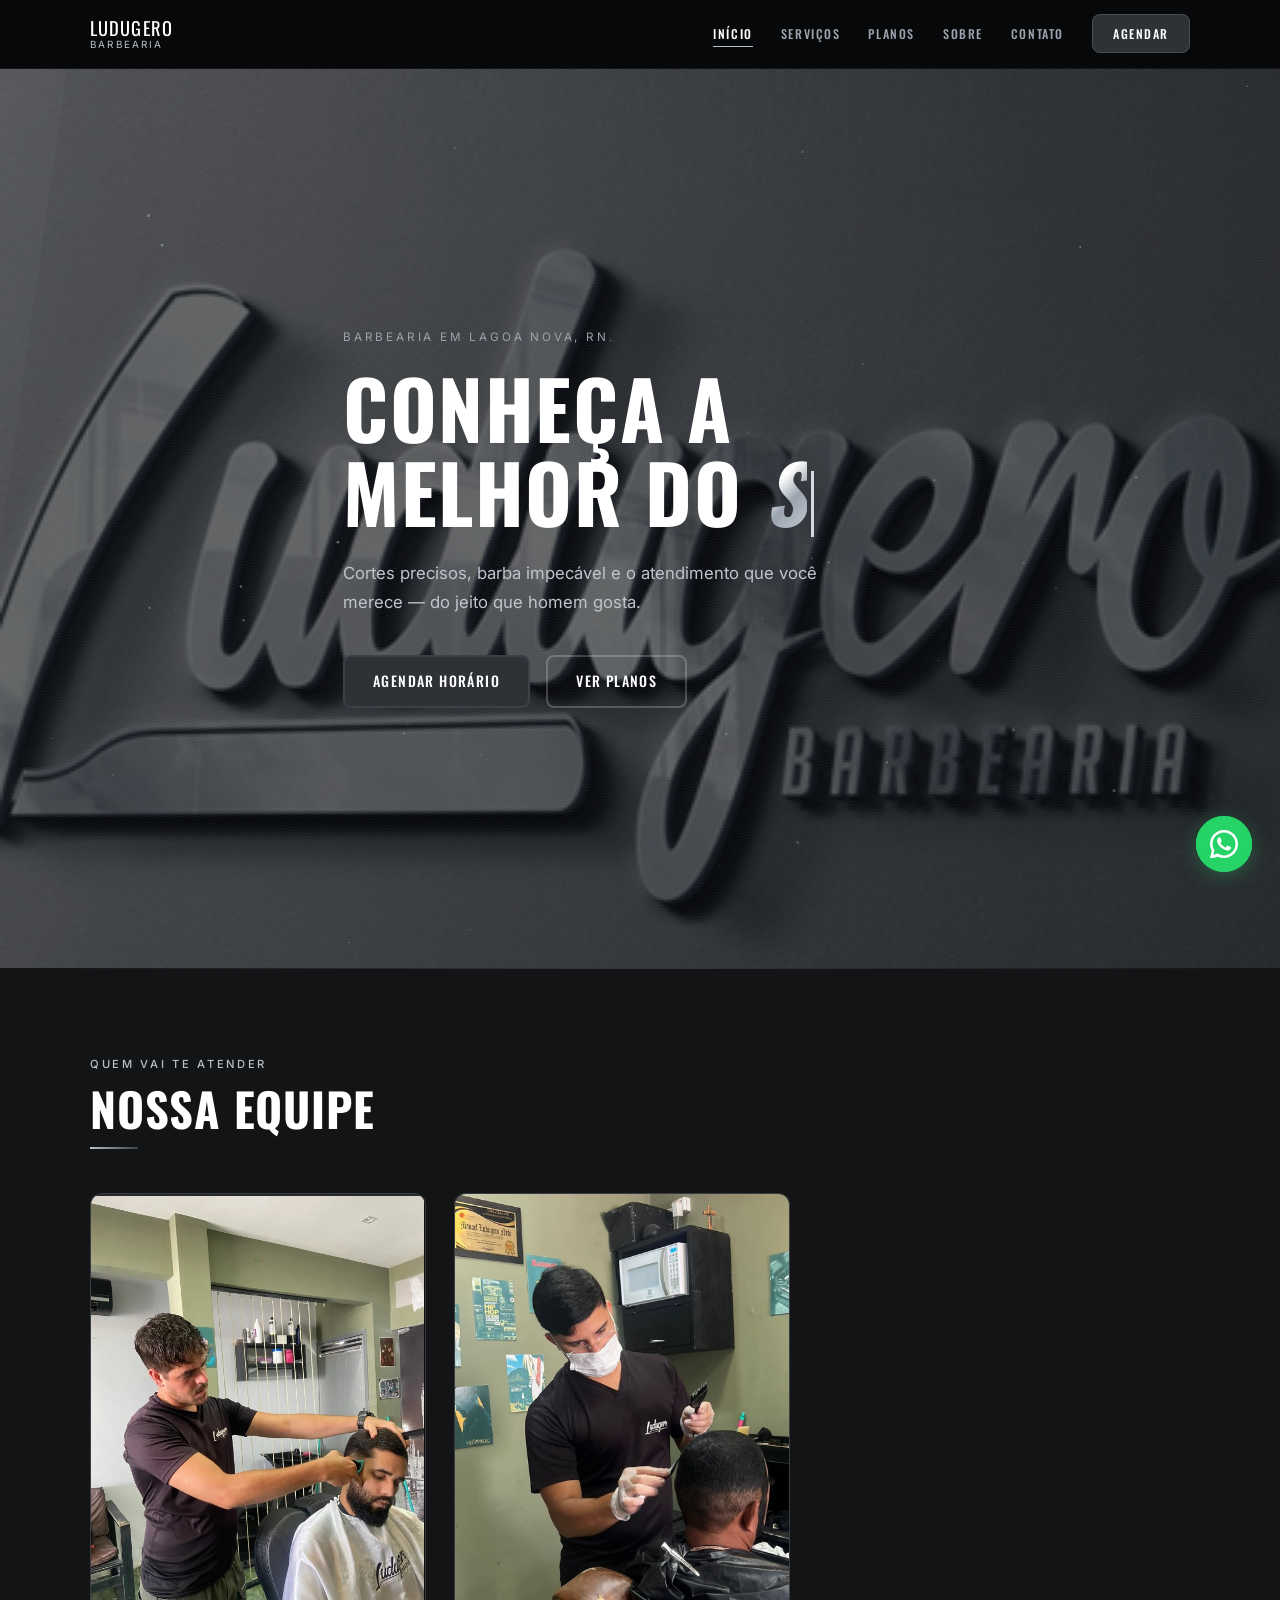
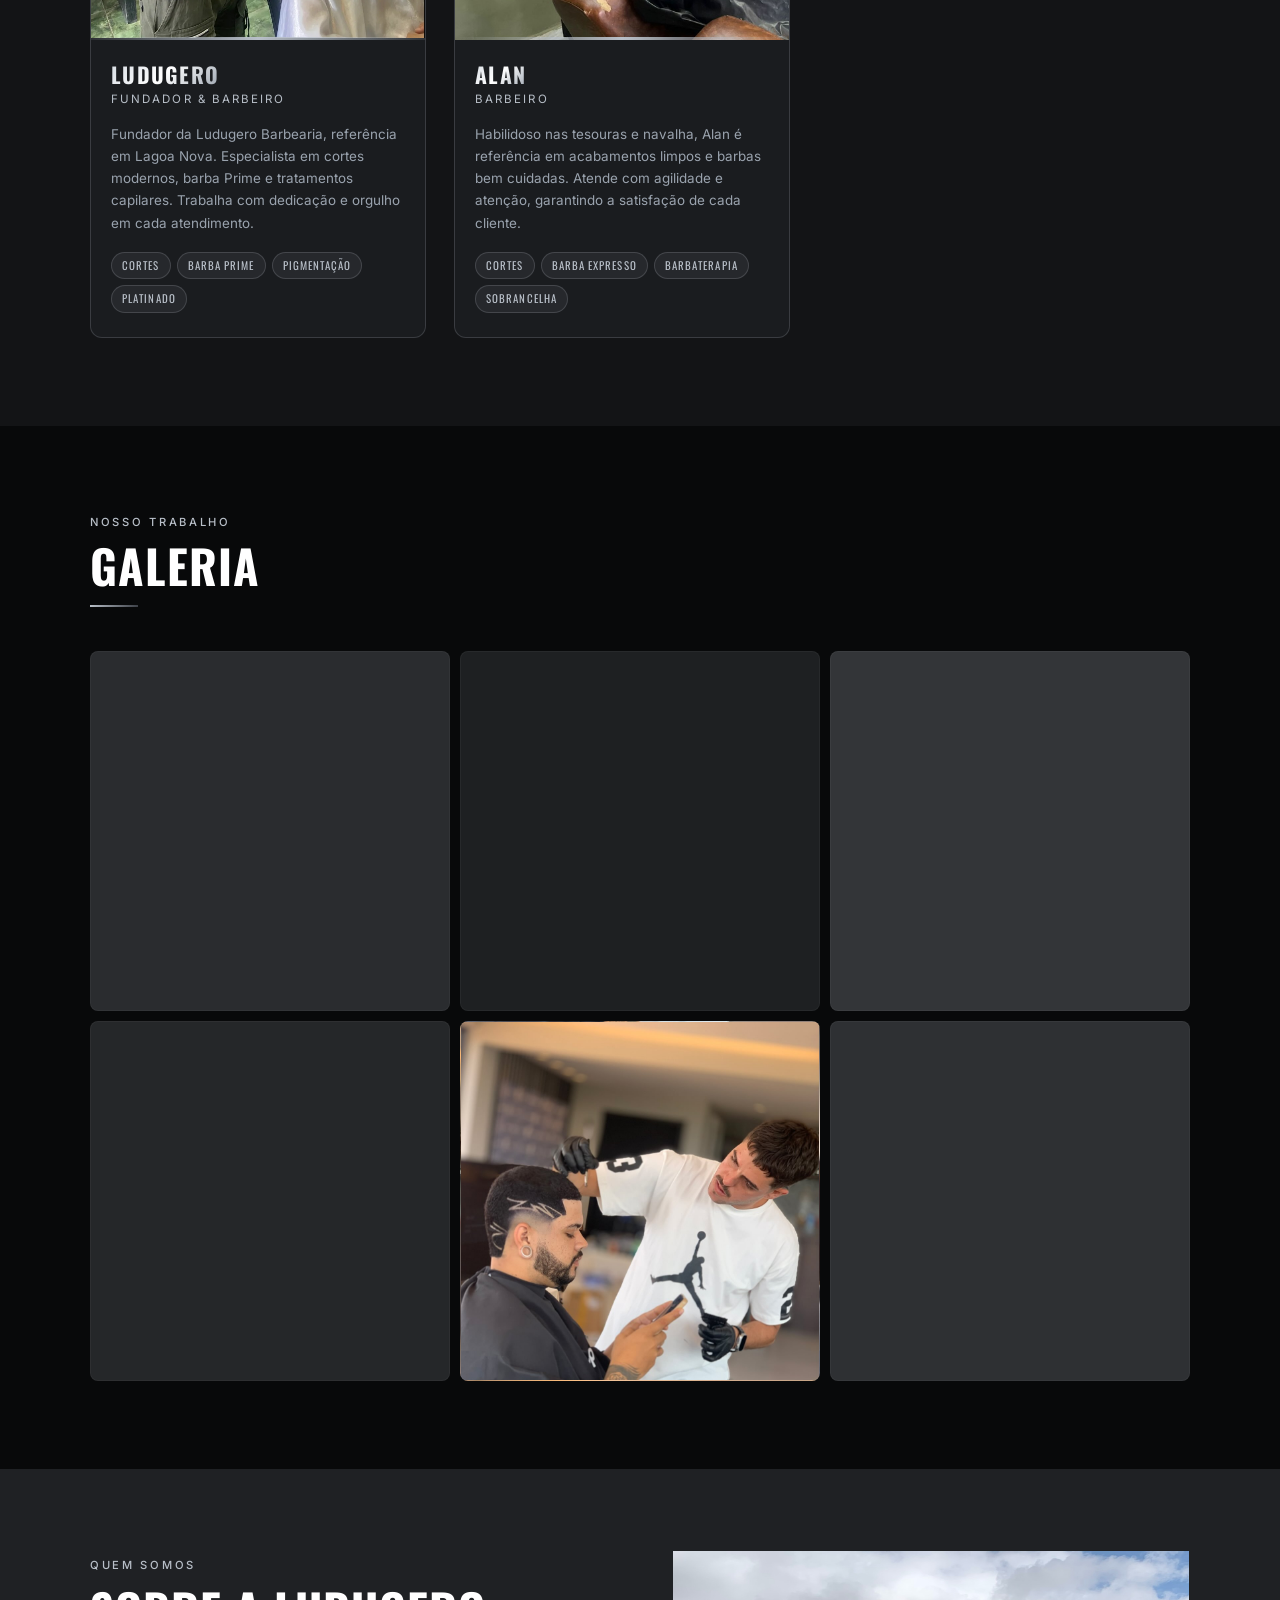
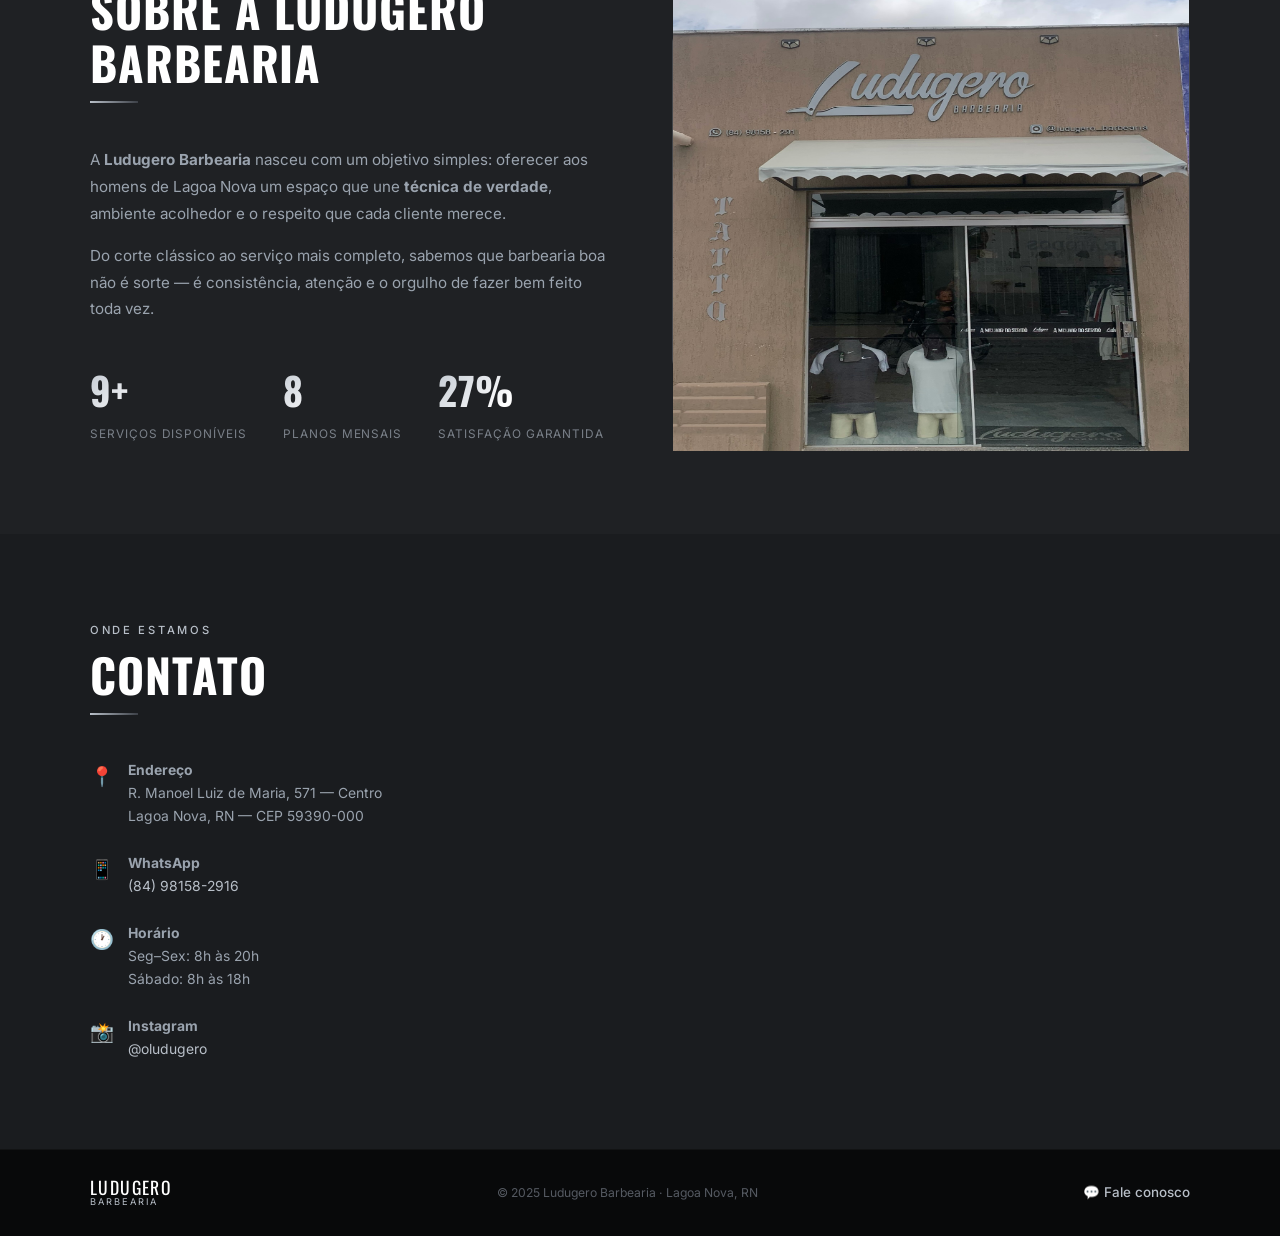
==== commit 7c86f560: "Adicionando horarios com api" ====
--- a/index.html
+++ b/index.html
@@ -8,7 +8,7 @@
   <link rel="preconnect" href="https://fonts.googleapis.com" />
   <link href="https://fonts.googleapis.com/css2?family=Oswald:wght@400;500;600;700&family=Inter:wght@300;400;500&display=swap" rel="stylesheet" />
   <link rel="stylesheet" href="style.css" />
-  <script src="node.js"></script>
+  <script src="script.js"></script>
 </head>
 <body>
 
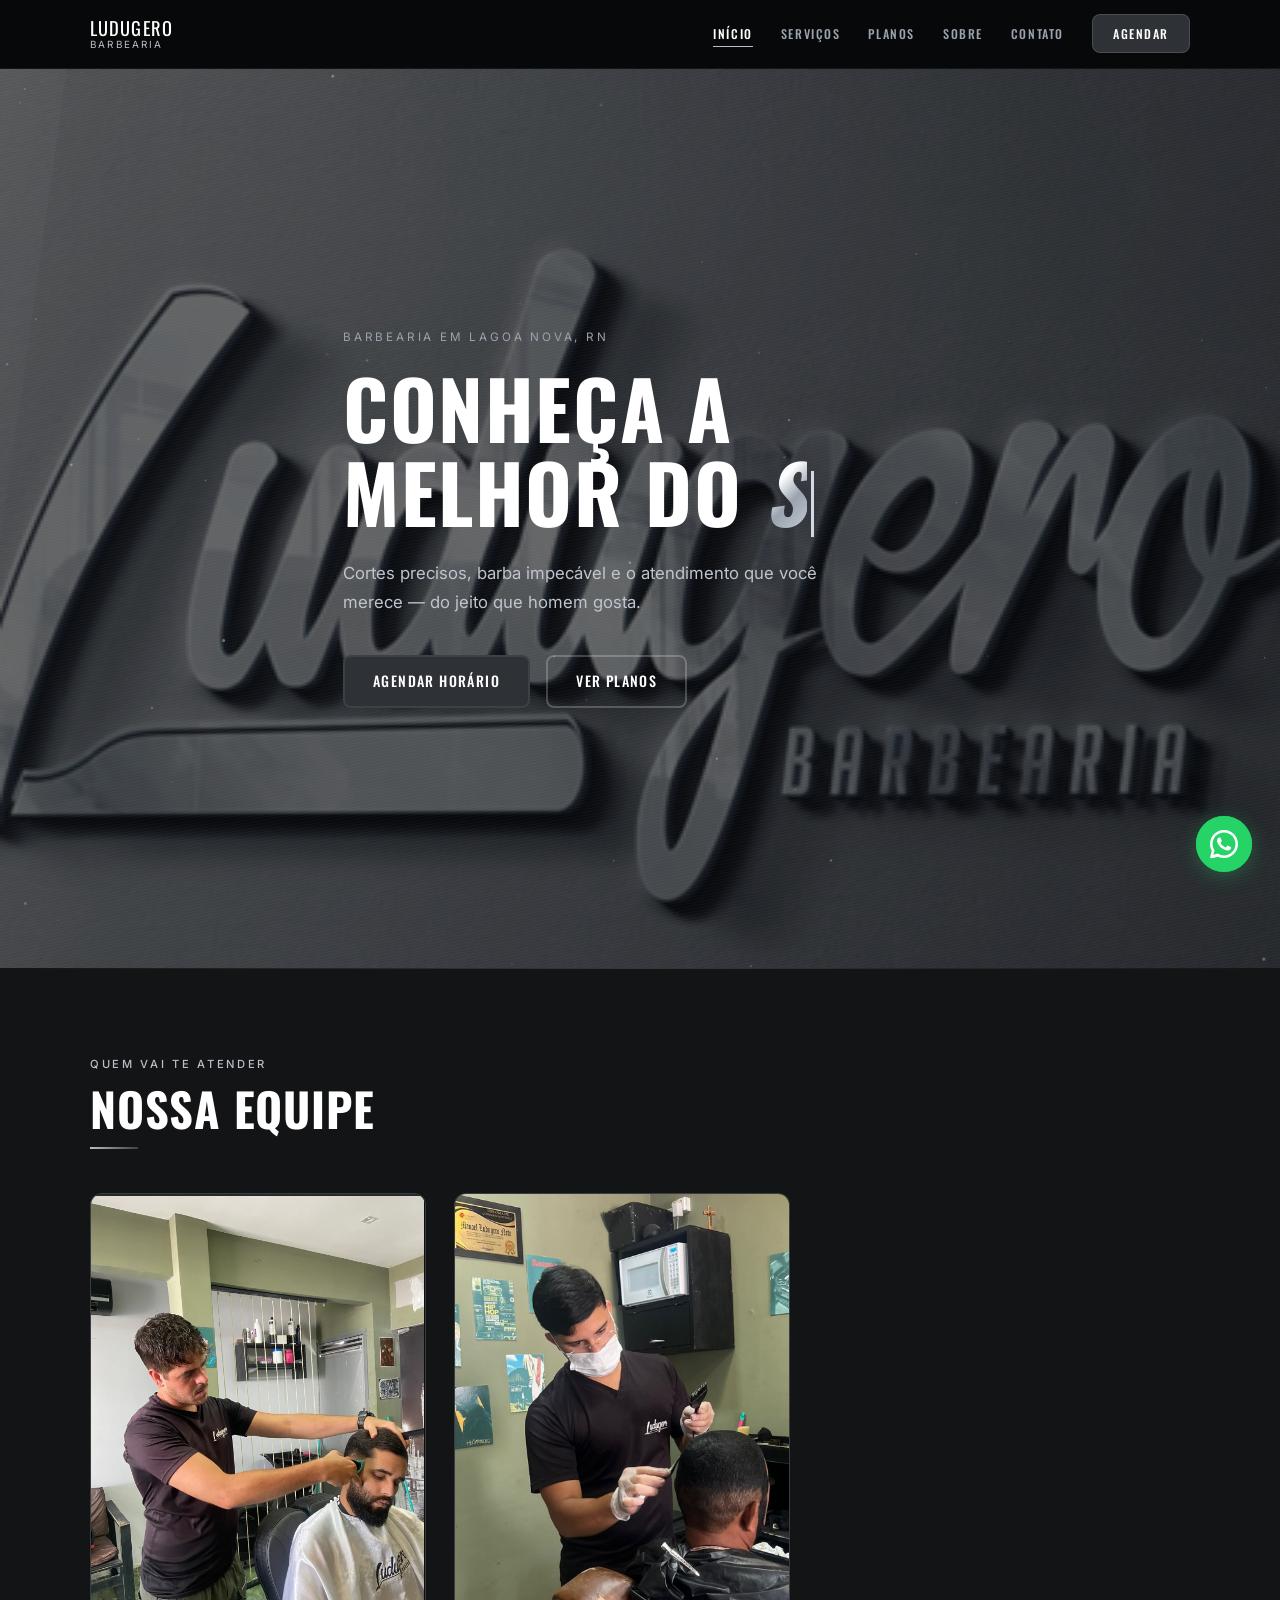
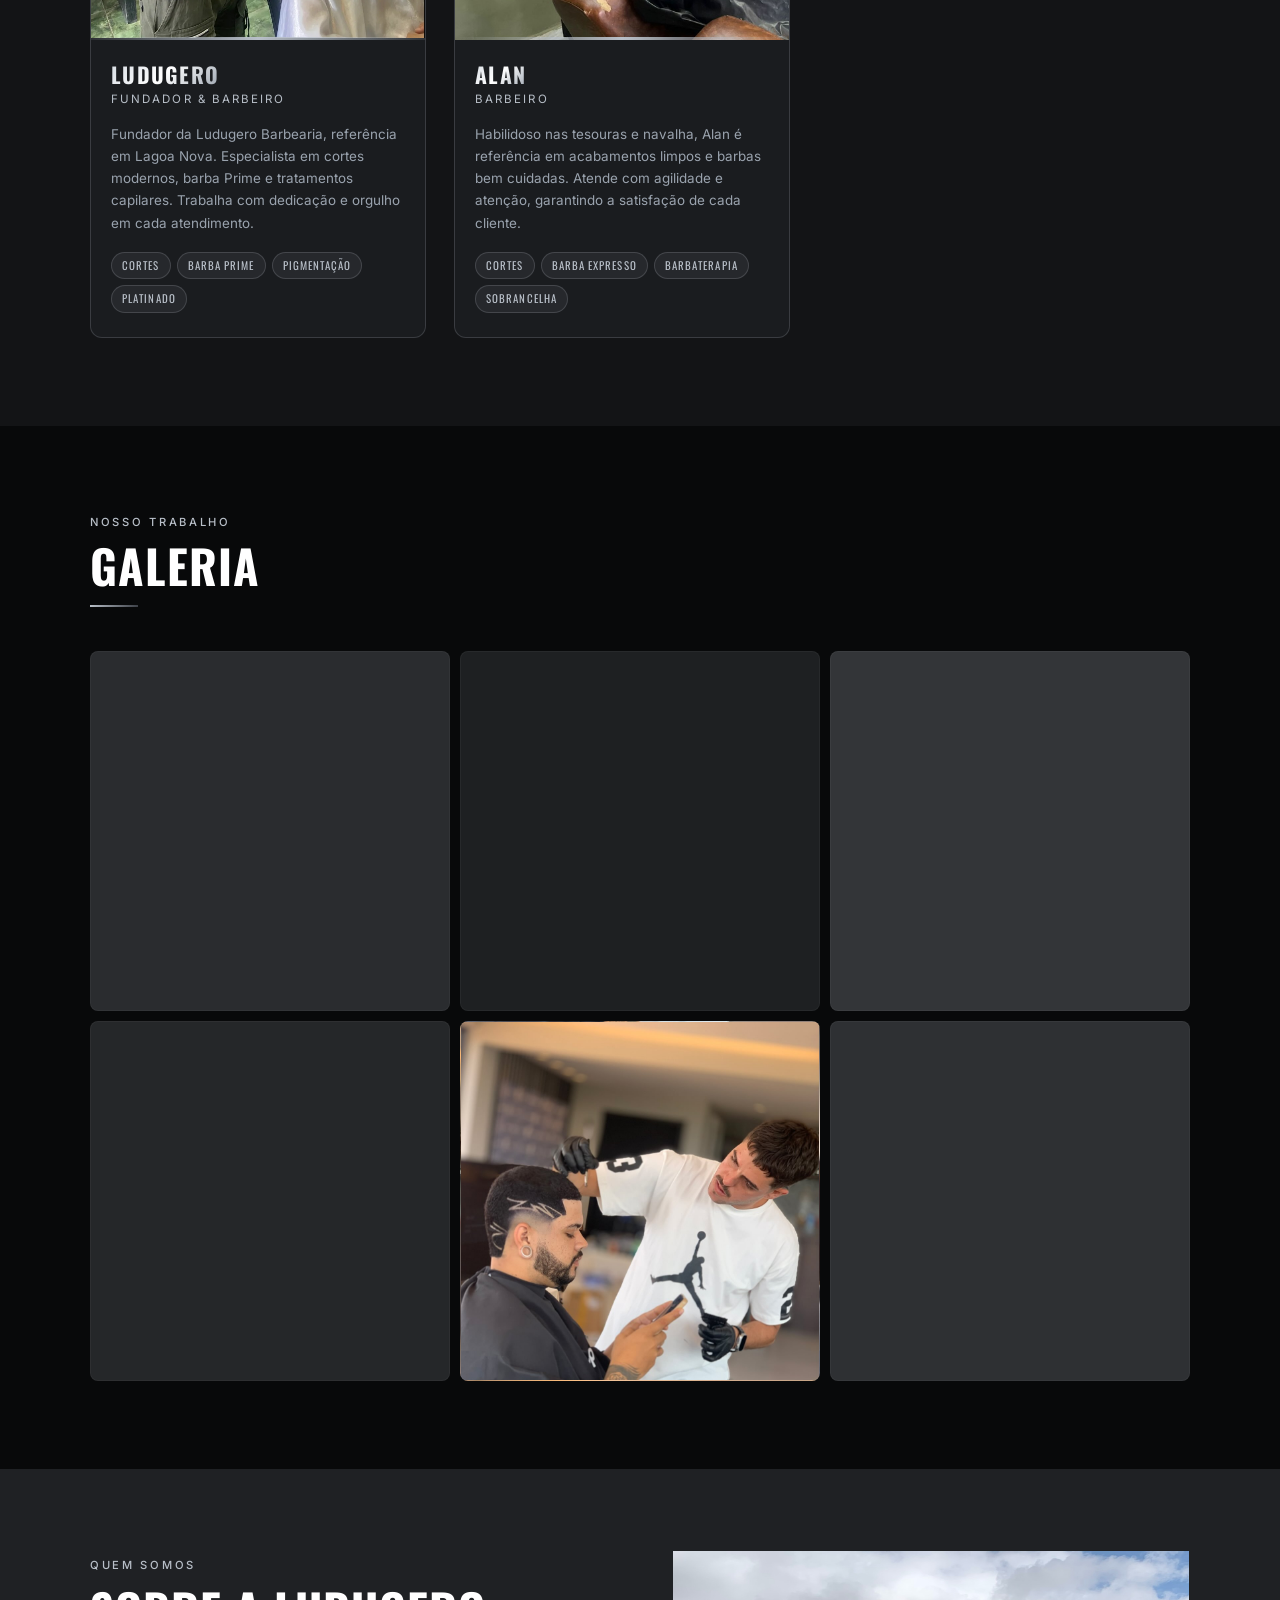
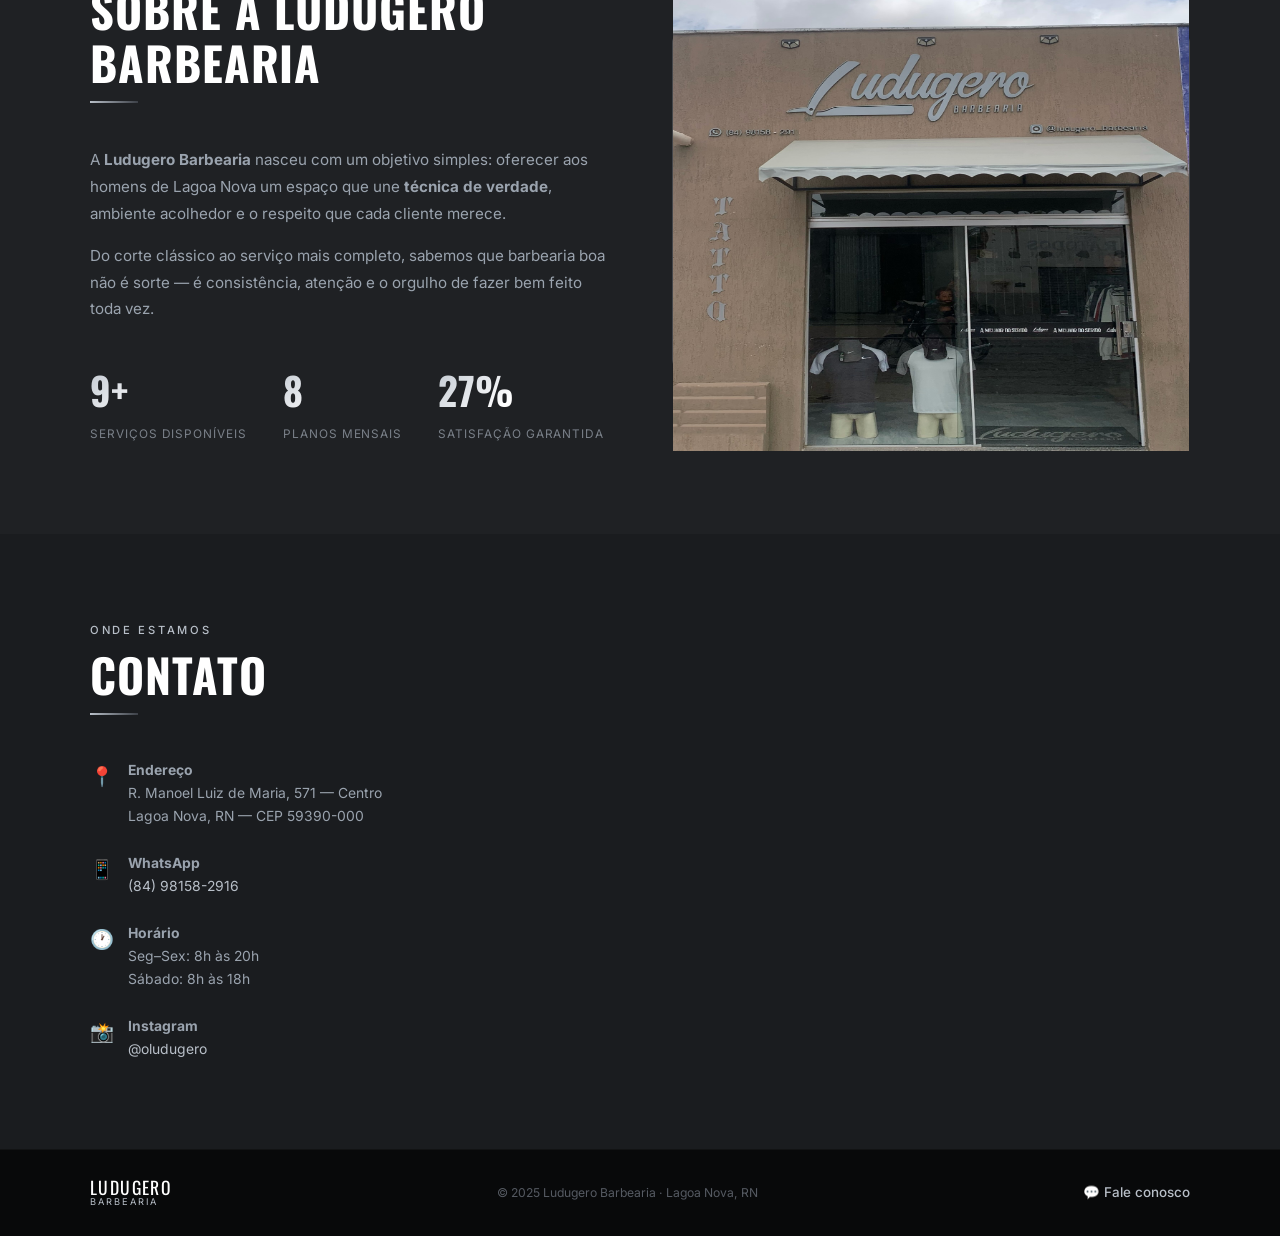
==== commit 9459929f: "Adicionando tela do admin, adicionando horarios dinamicos" ====
--- a/index.html
+++ b/index.html
@@ -49,6 +49,7 @@
         <a href="servicos.html#planos"      class="btn btn-ghost">Ver planos</a>
       </div>
     </div>
+  </div>
   </section>
 
   <!-- ========== EQUIPE ========== -->
@@ -227,6 +228,5 @@
     </svg>
   </a>
 
-  <script src="js/script.js"></script>
 </body>
 </html>
--- a/style.css
+++ b/style.css
@@ -1022,6 +1022,11 @@
   letter-spacing:0.1em;
 }
 
+.form-group input[type="date"]::-webkit-calendar-picker-indicator {
+  filter: invert(0.5);
+  cursor: pointer;
+  padding: 4px;
+}
 
 /* ─────────────────────────────────────────
    14. CONTATO
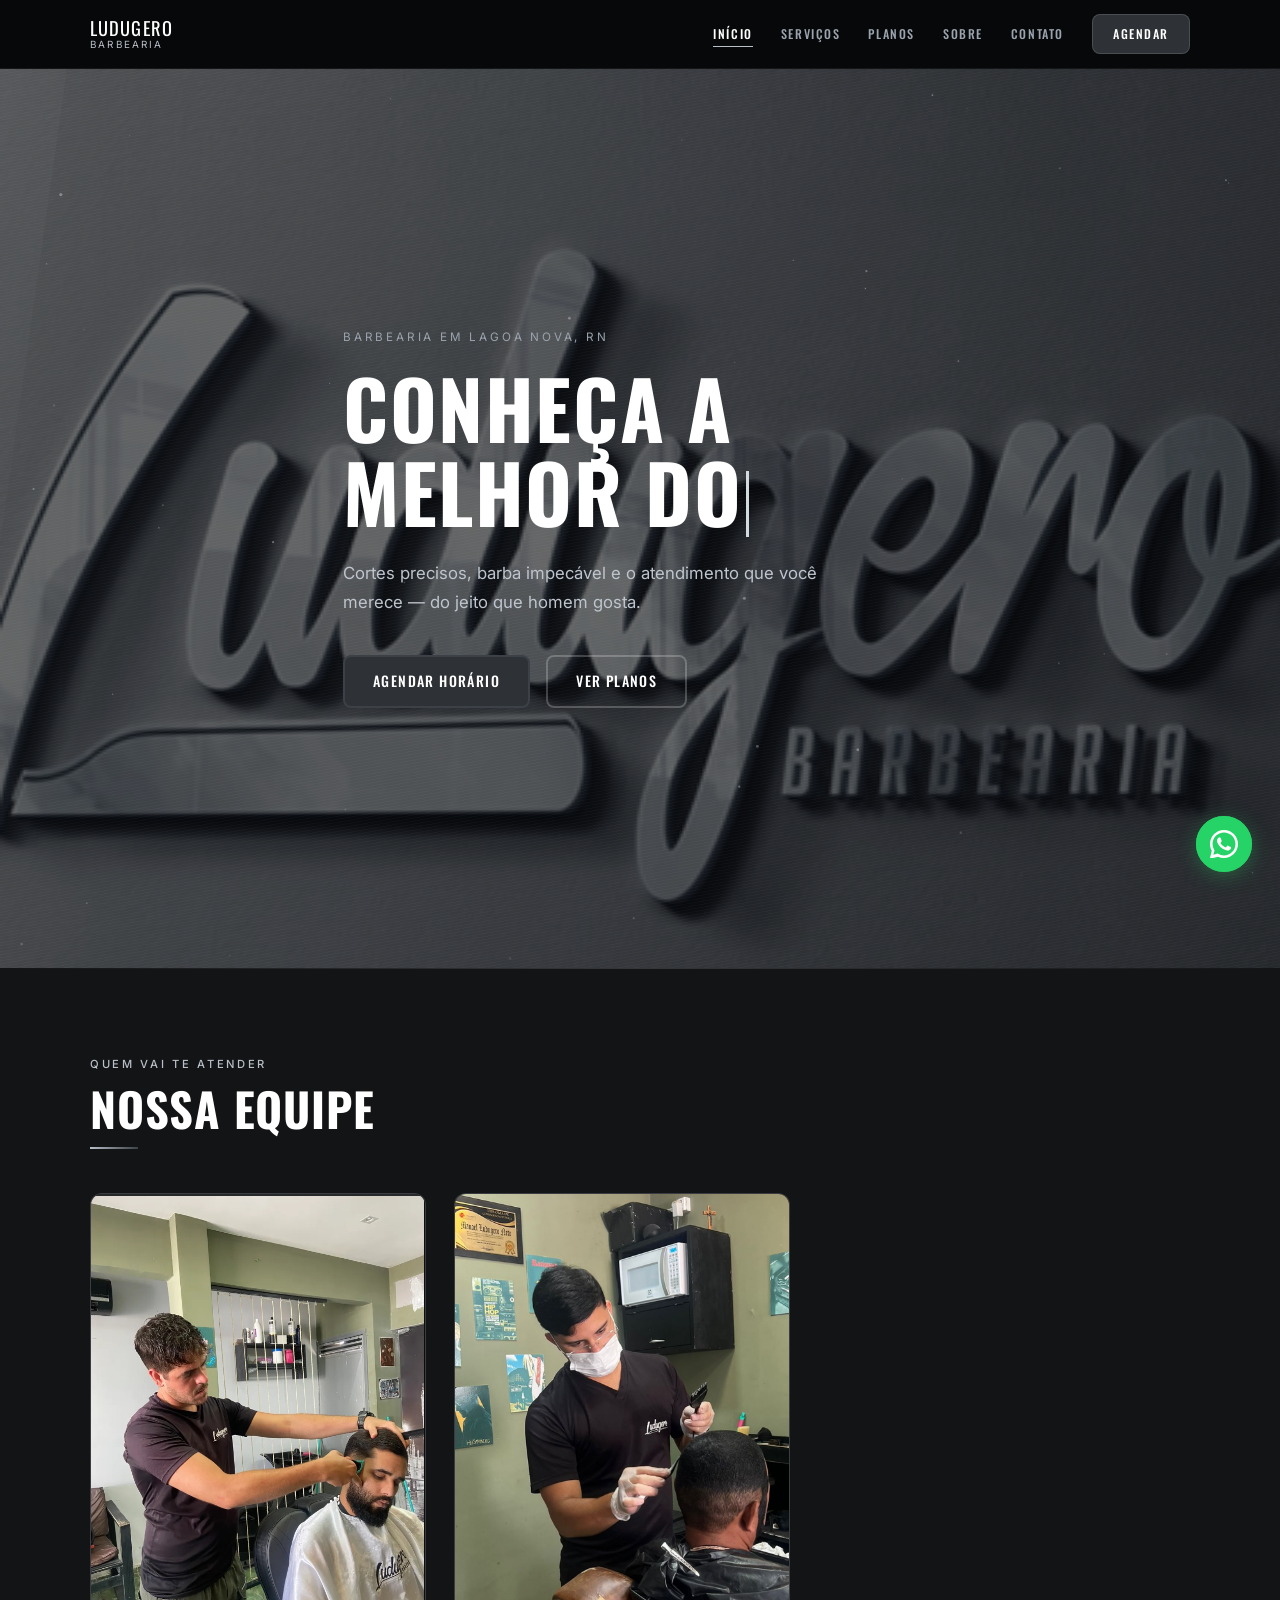
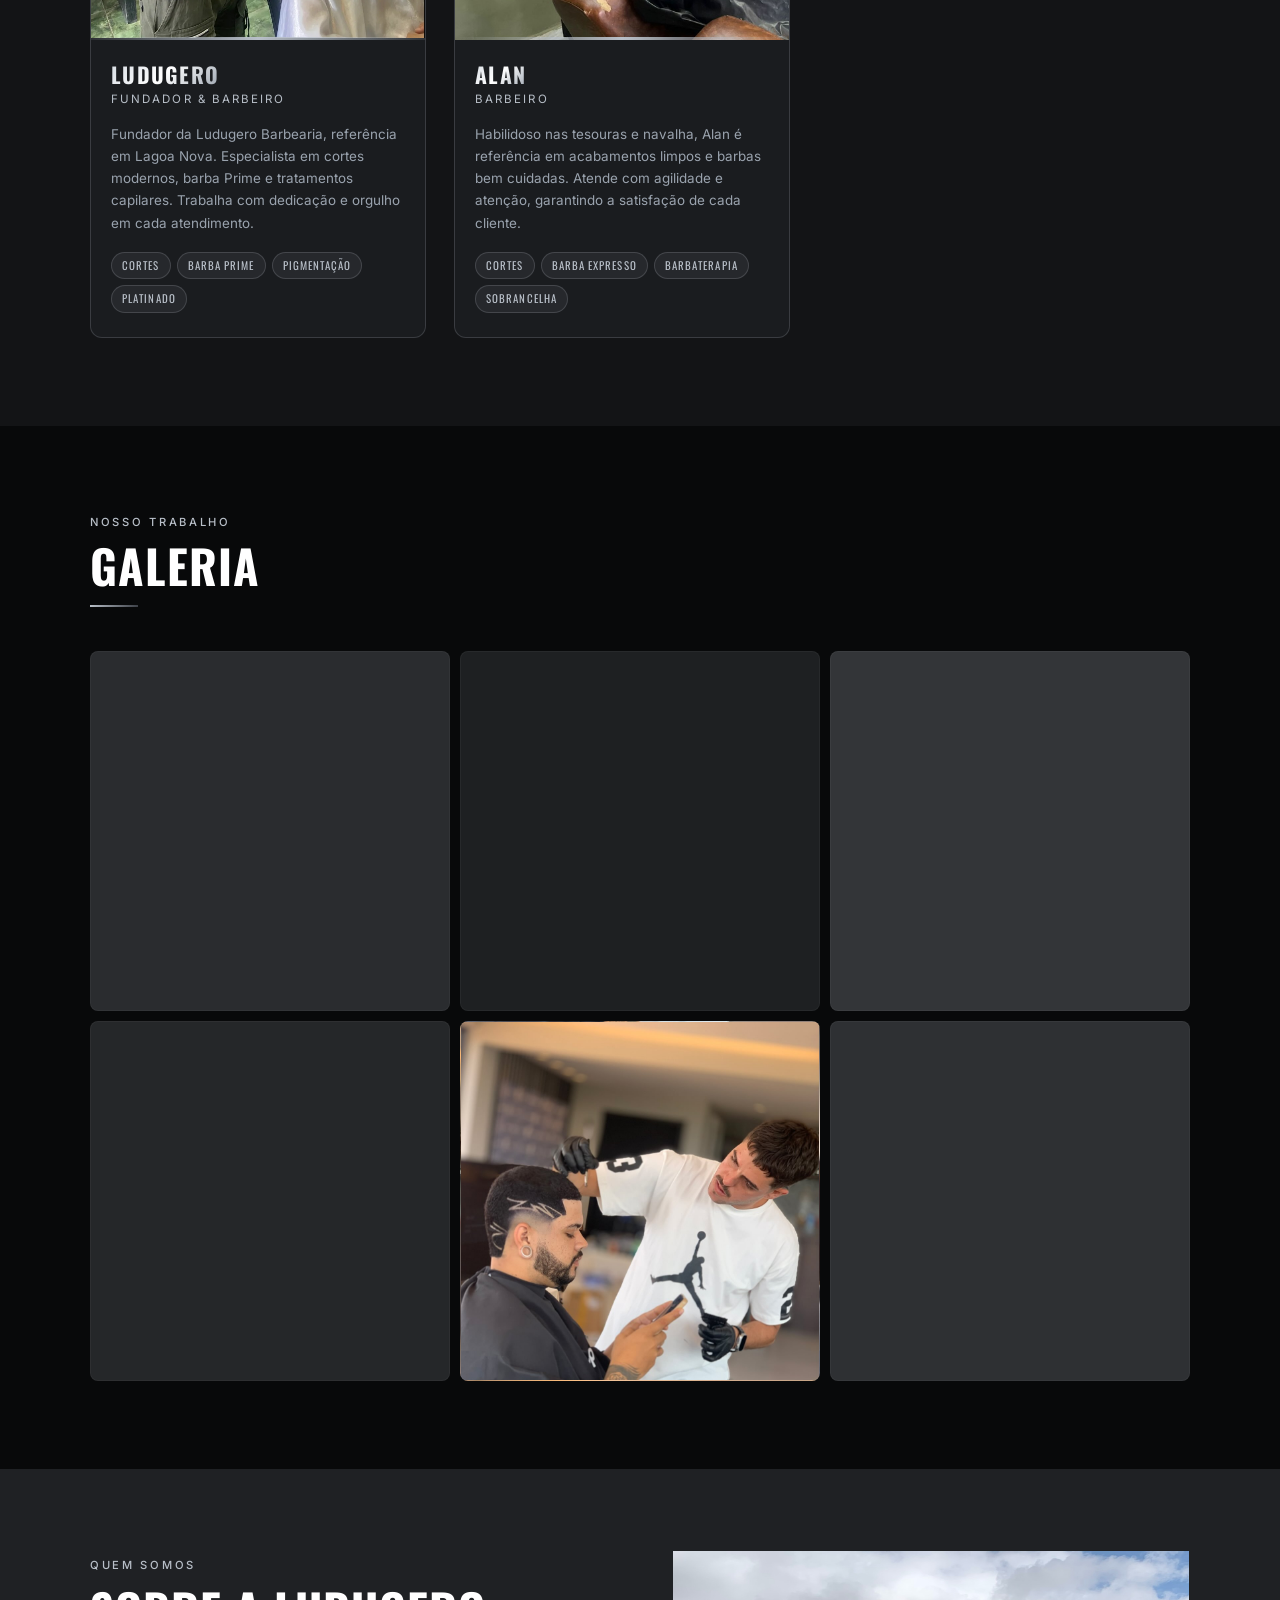
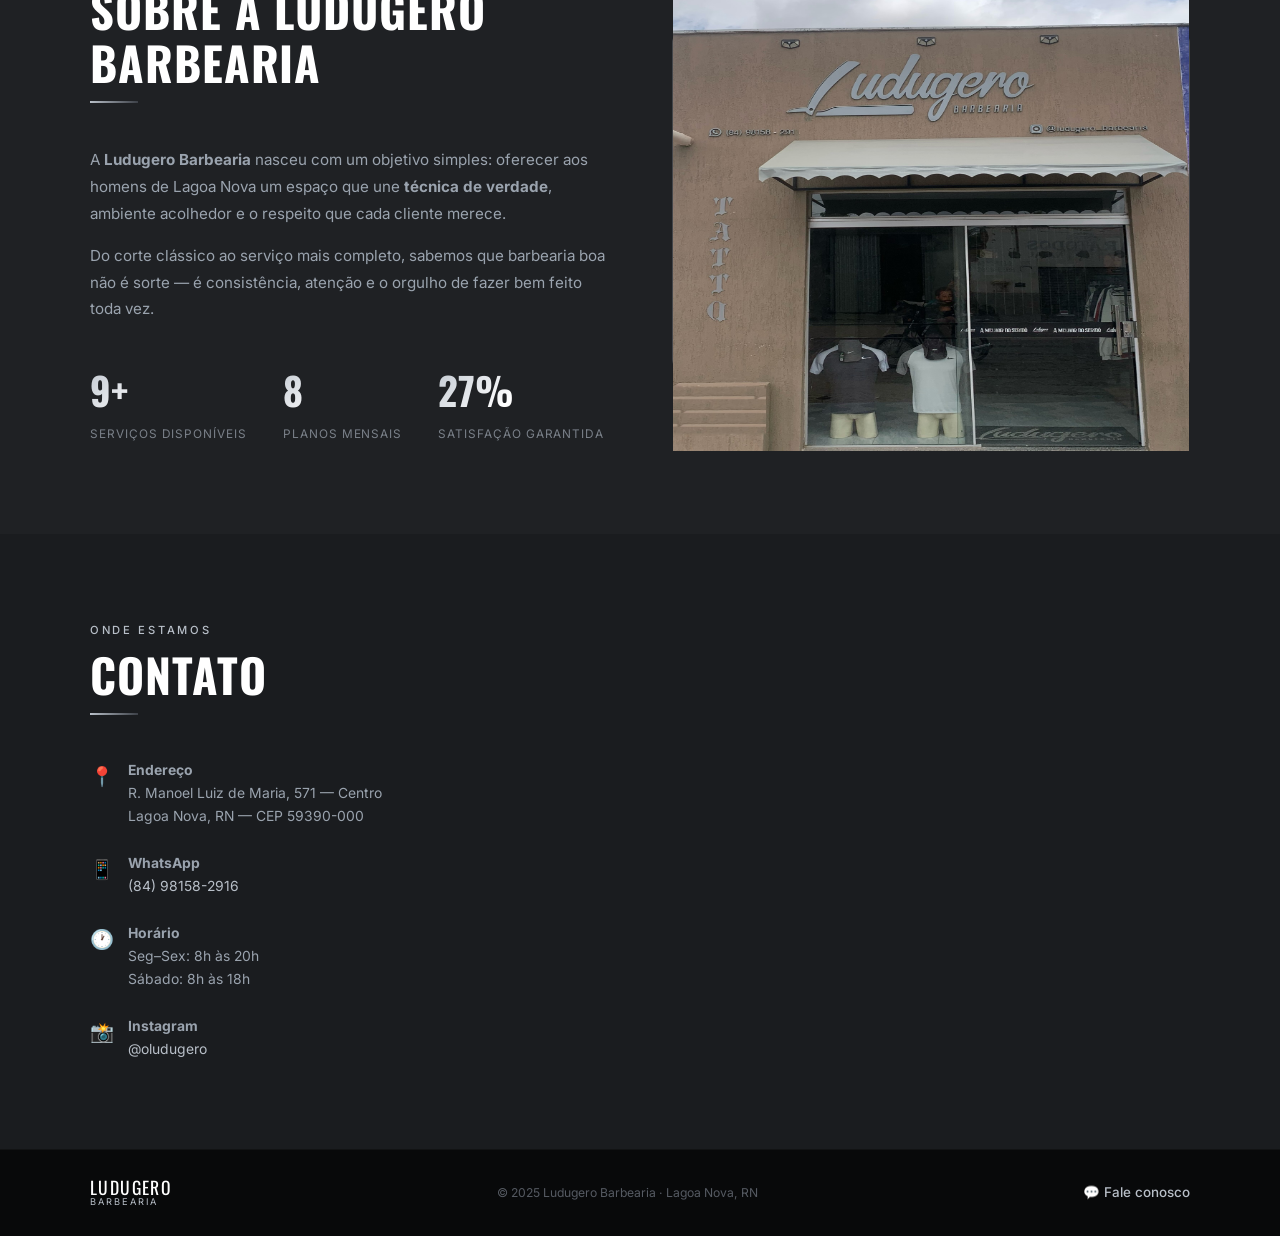
==== commit 09a4267b: "Adição de menu hamburguer e responsividade com dispositivos móveis" ====
--- a/index.html
+++ b/index.html
@@ -27,11 +27,13 @@
         <li><a href="servicos.html#planos"          class="nav-link">Planos</a></li>
          <li><a href="index.html#sobre"               class="nav-link">Sobre</a></li>
         <li><a href="#contato"                          class="nav-link">Contato</a></li>
-        <li><a href="servicos.html#agendamento" class="nav-link nav-cta">Agendar</a></li>
       </ul>
-      <button class="nav-toggle" id="nav-toggle" aria-label="Abrir menu">
-        <span></span><span></span><span></span>
-      </button>
+      <div class="nav-actions">
+        <a href="servicos.html#agendamento" class="nav-link nav-cta">Agendar</a>
+        <button class="nav-toggle" id="nav-toggle" aria-label="Abrir menu">
+          <span></span><span></span><span></span>
+        </button>
+      </div>
     </nav>
   </header>
 
--- a/style.css
+++ b/style.css
@@ -1,1220 +1,1298 @@
-/* ============================================
-   LUDUGERO BARBEARIA — style.css
-   Paleta: Preto + Cinza Metálico (inspirado na logo)
-   Sem verde — acento em prata/cinza frio
-============================================ */
-
-/* ─────────────────────────────────────────
-   1. VARIÁVEIS GLOBAIS
-───────────────────────────────────────── */
-:root {
-  --fonte-titulo: 'Oswald', sans-serif;
-  --fonte-corpo:  'Inter', system-ui, sans-serif;
-  --raio:    12px;
-  --raio-sm:  8px;
-  --transicao: 0.3s ease;
-
-  /* PALETA EXTRAÍDA DA LOGO */
-  --preto:        #08090a;
-  --preto-soft:   #0e0f11;
-  --cinza-950:    #131416;
-  --cinza-900:    #1a1c1f;
-  --cinza-850:    #1f2124;
-  --cinza-800:    #252729;
-  --cinza-700:    #2e3135;
-  --cinza-600:    #3c4047;
-  --cinza-500:    #555a62;
-  --cinza-400:    #7a8089;
-  --cinza-300:    #9aa3ae;   /* fundo da logo */
-  --cinza-200:    #bec5ce;   /* prata médio */
-  --cinza-150:    #d4dae1;   /* prata claro */
-  --cinza-100:    #e8ecf0;
-  --branco:       #ffffff;
-
-  /* ACENTO PRATA — substitui o verde em todos os destaques */
-  --acento:        #b8bfc8;   /* prata fria */
-  --acento-forte:  #d4dae1;   /* prata brilhante */
-  --acento-escuro: #7a8089;   /* prata sombra */
-  --acento-bg:     rgba(184,191,200,0.08);
-  --acento-borda:  rgba(184,191,200,0.2);
-
-  /* TONS ESPECIAIS (planos) */
-  --cor-bronze:   #c09060;
-  --cor-ouro:     #c8a830;
-  --cor-diamante: #80a0c8;
-
-  /* ── NAVEGAÇÃO ── */
-  --cor-nav-fundo:  rgba(8,9,10,0.96);
-  --cor-nav-borda:  rgba(255,255,255,0.05);
-  --cor-nav-link:   var(--cinza-300);
-  --cor-nav-hover:  var(--branco);
-  --cor-nav-cta-bg: var(--cinza-700);
-  --cor-nav-cta-tx: var(--branco);
-
-  /* ── HERO ── */
-  --cor-hero-overlay:   rgba(8,9,10,0.62);
-  --cor-hero-eyebrow:   var(--cinza-300);
-  --cor-hero-titulo:    var(--branco);
-  --cor-hero-em:        var(--acento-forte);
-  --cor-hero-desc:      var(--cinza-200);
-
-  /* ── SERVIÇOS ── */
-  --cor-serv-fundo:  var(--preto-soft);
-  --cor-card-fundo:  var(--cinza-900);
-  --cor-card-borda:  rgba(255,255,255,0.06);
-  --cor-card-topo:   var(--acento);
-  --cor-card-titulo: var(--branco);
-  --cor-card-desc:   var(--cinza-300);
-  --cor-card-preco:  var(--cinza-400);
-  --cor-card-val:    var(--branco);
-
-  /* ── EQUIPE ── */
-  --cor-equipe-fundo: var(--cinza-950);
-
-  /* ── PLANOS ── */
-  --cor-planos-fundo: var(--cinza-900);
-  --cor-plano-card:   rgba(255,255,255,0.03);
-  --cor-plano-borda:  rgba(255,255,255,0.07);
-
-  /* ── GALERIA ── */
-  --cor-galeria-fundo: var(--preto);
-
-  /* ── SOBRE ── */
-  --cor-sobre-fundo: var(--cinza-850);
-
-  /* ── FORM ── */
-  --cor-form-fundo: var(--preto-soft);
-  --cor-form-card:  var(--cinza-900);
-  --cor-form-input: var(--cinza-800);
-  --cor-form-borda: rgba(255,255,255,0.09);
-  --cor-form-foco:  var(--acento);
-  --cor-form-erro:  #e05a4a;
-  --cor-form-btn:   var(--cinza-600);
-
-  /* ── CONTATO ── */
-  --cor-contato-fundo: var(--cinza-900);
-
-  /* ── FOOTER ── */
-  --cor-footer-fundo: var(--preto);
-}
-
-
-/* ─────────────────────────────────────────
-   2. RESET E BASE
-───────────────────────────────────────── */
-*, *::before, *::after { box-sizing: border-box; margin: 0; padding: 0; }
-html { scroll-behavior: smooth; }
-body {
-  font-family: var(--fonte-corpo);
-  background: var(--preto);
-  color: var(--cinza-200);
-  line-height: 1.6;
-  overflow-x: hidden;
-}
-img { max-width: 100%; display: block; }
-a   { color: inherit; text-decoration: none; }
-ul  { list-style: none; }
-h1, h2, h3 {
-  font-family: var(--fonte-titulo);
-  line-height: 1.15;
-  letter-spacing: 0.02em;
-  text-transform: uppercase;
-}
-
-
-/* ─────────────────────────────────────────
-   3. BARRA DE PROGRESSO
-───────────────────────────────────────── */
-#scroll-progress {
-  position: fixed;
-  top: 0; left: 0;
-  width: 0%;
-  height: 2px;
-  background: linear-gradient(90deg, var(--cinza-600), var(--acento-forte), var(--cinza-600));
-  z-index: 9999;
-  transition: width 0.1s linear;
-}
-
-
-/* ─────────────────────────────────────────
-   4. KEYFRAMES
-───────────────────────────────────────── */
-@keyframes fadeUp {
-  from { opacity:0; transform:translateY(28px); }
-  to   { opacity:1; transform:translateY(0); }
-}
-@keyframes slideRight {
-  from { opacity:0; transform:translateX(-20px); }
-  to   { opacity:1; transform:translateX(0); }
-}
-@keyframes blink {
-  0%,100% { opacity:1; } 50% { opacity:0; }
-}
-@keyframes float {
-  0%,100% { transform:translateY(0); }
-  50%      { transform:translateY(-7px); }
-}
-@keyframes pulse-ring {
-  0%   { transform:scale(1);   opacity:0.5; }
-  100% { transform:scale(1.9); opacity:0; }
-}
-@keyframes shimmer {
-  0%   { left:-100%; }
-  100% { left:200%; }
-}
-@keyframes metalShine {
-  0%   { background-position: -200% center; }
-  100% { background-position:  200% center; }
-}
-
-/* Cursor typewriter */
-.typewriter-cursor {
-  display: inline-block;
-  width: 3px; height: 0.82em;
-  background: var(--acento-forte);
-  margin-left: 4px;
-  vertical-align: middle;
-  animation: blink 0.8s step-end infinite;
-}
-
-/* Scroll reveal */
-.reveal {
-  opacity: 0;
-  transform: translateY(26px);
-  transition: opacity 0.55s ease, transform 0.55s ease;
-}
-.reveal.visible { opacity:1; transform:translateY(0); }
-
-.reveal-stagger {
-  opacity: 0;
-  transform: translateY(22px);
-  transition: opacity 0.45s ease, transform 0.45s ease;
-}
-.reveal-stagger.visible { opacity:1; transform:translateY(0); }
-
-
-/* ─────────────────────────────────────────
-   5. UTILITÁRIOS
-───────────────────────────────────────── */
-
-/* Compensa o header fixo ao navegar direto para uma âncora entre páginas */
-section[id] {
-  scroll-margin-top: 90px;
-}
-
-.container { width:90%; max-width:1100px; margin:0 auto; }
-.section { padding:88px 0; }
-
-.section-eyebrow {
-  font-size: 0.7rem;
-  font-weight: 500;
-  letter-spacing: 0.24em;
-  text-transform: uppercase;
-  margin-bottom: 8px;
-  font-family: var(--fonte-corpo);
-  color: var(--acento);
-}
-.section-eyebrow.light { color: var(--cinza-400); }
-
-.section-title {
-  font-size: clamp(1.9rem, 4vw, 2.9rem);
-  margin-bottom: 44px;
-  color: var(--branco);
-}
-
-/* Linha decorativa prata abaixo do título */
-.section-title::after {
-  content: '';
-  display: block;
-  width: 48px;
-  height: 2px;
-  background: linear-gradient(90deg, var(--acento), var(--cinza-600));
-  margin-top: 12px;
-}
-
-/* Botões */
-.btn {
-  display: inline-block;
-  padding: 13px 28px;
-  border-radius: var(--raio-sm);
-  font-size: 0.88rem;
-  font-weight: 500;
-  font-family: var(--fonte-titulo);
-  letter-spacing: 0.1em;
-  text-transform: uppercase;
-  cursor: pointer;
-  transition: var(--transicao);
-  border: 2px solid transparent;
-  position: relative;
-  overflow: hidden;
-}
-.btn-primary {
-  background: var(--cinza-700);
-  color: var(--branco);
-  border-color: var(--cinza-600);
-}
-.btn-primary:hover {
-  background: var(--cinza-600);
-  border-color: var(--acento);
-  transform: translateY(-2px);
-  box-shadow: 0 6px 24px rgba(0,0,0,0.5);
-}
-.btn-ghost {
-  background: transparent;
-  color: var(--branco);
-  border-color: rgba(255,255,255,0.22);
-}
-.btn-ghost:hover {
-  background: rgba(255,255,255,0.06);
-  border-color: var(--acento);
-  transform: translateY(-2px);
-}
-.btn-full { width:100%; text-align:center; }
-
-/* Divisor metálico entre seções */
-.section-line {
-  width:100%; height:1px;
-  background: linear-gradient(90deg, transparent, var(--acento-borda), transparent);
-}
-
-
-/* ─────────────────────────────────────────
-   6. NAVEGAÇÃO
-───────────────────────────────────────── */
-.header {
-  position: fixed;
-  top:0; left:0; right:0;
-  z-index: 100;
-  background: var(--cor-nav-fundo);
-  backdrop-filter: blur(14px);
-  border-bottom: 1px solid var(--cor-nav-borda);
-  transition: box-shadow var(--transicao), border-color var(--transicao);
-}
-.header.scrolled {
-  box-shadow: 0 2px 36px rgba(0,0,0,0.7);
-  border-bottom-color: rgba(255,255,255,0.08);
-}
-.nav {
-  display: flex;
-  align-items: center;
-  justify-content: space-between;
-  height: 68px;
-}
-.nav-logo {
-  display: flex;
-  align-items: center;
-  text-decoration: none;
-  padding: 4px 0;
-}
-.logo-text { display:flex; flex-direction:column; line-height:1.1; }
-.logo-main {
-  font-family: var(--fonte-titulo);
-  font-size: 1.15rem;
-  color: var(--branco);
-  letter-spacing: 0.06em;
-  text-transform: uppercase;
-}
-.logo-sub {
-  font-size: 0.62rem;
-  letter-spacing: 0.22em;
-  color: var(--acento);
-  text-transform: uppercase;
-}
-
-.nav-menu { display:flex; align-items:center; gap:28px; }
-.nav-link {
-  font-size: 0.76rem;
-  font-weight: 500;
-  font-family: var(--fonte-titulo);
-  letter-spacing: 0.13em;
-  text-transform: uppercase;
-  color: var(--cor-nav-link);
-  transition: color var(--transicao);
-  position: relative;
-}
-.nav-link::after {
-  content:'';
-  position:absolute;
-  bottom:-4px; left:0;
-  width:0; height:1px;
-  background: var(--acento);
-  transition: width var(--transicao);
-}
-.nav-link:hover       { color: var(--cor-nav-hover); }
-.nav-link:hover::after { width:100%; }
-.nav-link.active      { color: var(--branco); }
-.nav-link.active::after { width:100%; }
-
-.nav-cta {
-  background: var(--cor-nav-cta-bg) !important;
-  color: var(--cor-nav-cta-tx) !important;
-  padding: 9px 20px;
-  border-radius: var(--raio-sm);
-  border: 1px solid var(--acento-borda) !important;
-}
-.nav-cta::after { display:none !important; }
-.nav-cta:hover  { background: var(--cinza-600) !important; border-color: var(--acento) !important; }
-
-.nav-toggle {
-  display:none;
-  flex-direction:column;
-  gap:5px;
-  background:none; border:none;
-  cursor:pointer; padding:4px;
-}
-.nav-toggle span {
-  display:block; width:24px; height:2px;
-  background: var(--branco);
-  border-radius:2px;
-  transition: var(--transicao);
-}
-
-
-/* ─────────────────────────────────────────
-   7. HERO
-───────────────────────────────────────── */
-.hero {
-  position: relative;
-  min-height: 100vh;
-  display: flex;
-  align-items: center;
-  background: url('img/logo-hero.png') no-repeat center center;
-  background-size: cover;
-  margin-top: 68px;
-}
-.hero::before {
-  content:"";
-  position:absolute; inset:0;
-  background: var(--cor-hero-overlay);
-  z-index:0;
-}
-#particles-canvas {
-  position:absolute; inset:0;
-  z-index:1; pointer-events:none;
-}
-.hero-content {
-  position:relative; z-index:2;
-  max-width:660px;
-}
-.hero-eyebrow {
-  font-size: 0.73rem;
-  letter-spacing: 0.24em;
-  text-transform: uppercase;
-  color: var(--cor-hero-eyebrow);
-  margin-bottom: 18px;
-  font-family: var(--fonte-corpo);
-  opacity:0;
-  animation: slideRight 0.7s ease 0.2s forwards;
-}
-.hero-title {
-  font-size: clamp(2.8rem,7vw,5rem);
-  color: var(--cor-hero-titulo);
-  margin-bottom: 22px;
-  line-height: 1.05;
-  min-height: 1.2em;
-  opacity:0;
-  animation: fadeUp 0.8s ease 0.5s forwards;
-}
-.hero-title::after { display:none; }  /* sem linha no hero */
-.hero-title em {
-  font-style: italic;
-  /* Efeito metálico prata no destaque do título */
-  background: linear-gradient(135deg, var(--cinza-200) 0%, var(--branco) 40%, var(--cinza-300) 60%, var(--cinza-150) 100%);
-  -webkit-background-clip: text;
-  -webkit-text-fill-color: transparent;
-  background-clip: text;
-}
-.hero-desc {
-  font-size: 1.05rem;
-  color: var(--cor-hero-desc);
-  margin-bottom: 38px;
-  max-width: 480px;
-  line-height: 1.75;
-  opacity:0;
-  animation: fadeUp 0.8s ease 1s forwards;
-}
-.hero-buttons {
-  display:flex; gap:16px; flex-wrap:wrap;
-  opacity:0;
-  animation: fadeUp 0.8s ease 1.3s forwards;
-}
-
-/* ─────────────────────────────────────────
-   7b. TEXTURA METÁLICA ESCOVADA
-───────────────────────────────────────── */
-.hero-metal {
-  position: absolute;
-  inset: 0;
-  z-index: 1;
-  pointer-events: none;
-  overflow: hidden;
-}
-
-/* Linhas finas horizontais — efeito "aço escovado" */
-.hero-metal::before {
-  content: '';
-  position: absolute;
-  inset: 0;
-  background-image: repeating-linear-gradient(
-    170deg,
-    rgba(255,255,255,0.025) 0px,
-    rgba(255,255,255,0.025) 1px,
-    transparent 1px,
-    transparent 3px
-  );
-  mix-blend-mode: overlay;
-}
-
-/* Brilho diagonal que desliza lentamente */
-.hero-metal::after {
-  content: '';
-  position: absolute;
-  top: -50%;
-  left: -60%;
-  width: 60%;
-  height: 200%;
-  background: linear-gradient(
-    100deg,
-    transparent 0%,
-    rgba(255,255,255,0.05) 45%,
-    rgba(255,255,255,0.12) 50%,
-    rgba(255,255,255,0.05) 55%,
-    transparent 100%
-  );
-  transform: rotate(8deg);
-  animation: metalSweep 9s ease-in-out infinite;
-}
-
-@keyframes metalSweep {
-  0%   { left: -60%; }
-  50%  { left: 100%; }
-  100% { left: -60%; }
-}
-
-@media (prefers-reduced-motion: reduce) {
-  .hero-metal::after { animation: none; opacity: 0.3; }
-}
-
-
-/* ─────────────────────────────────────────
-   8. SERVIÇOS
-───────────────────────────────────────── */
-.section-servicos {
-  background: var(--cor-serv-fundo);
-  position:relative;
-}
-.section-servicos::before {
-  content:'';
-  position:absolute; top:0; left:0; right:0; height:1px;
-  background: linear-gradient(90deg, transparent, var(--acento-borda), transparent);
-}
-.section-servicos .section-eyebrow { color: var(--acento); }
-.section-servicos .section-title   { color: var(--branco); }
-
-.services-grid {
-  display:grid;
-  grid-template-columns:repeat(auto-fit, minmax(240px,1fr));
-  gap:16px;
-}
-.service-card {
-  background: var(--cor-card-fundo);
-  border: 1px solid var(--cor-card-borda);
-  border-top: 2px solid var(--acento-escuro);
-  border-radius: var(--raio);
-  padding: 24px 20px;
-  transition: transform var(--transicao), border-color var(--transicao), box-shadow var(--transicao);
-  position:relative; overflow:hidden;
-}
-.service-card::after {
-  content:'';
-  position:absolute;
-  top:0; left:-100%;
-  width:60%; height:100%;
-  background: linear-gradient(105deg, transparent 30%, rgba(255,255,255,0.035) 50%, transparent 70%);
-  pointer-events:none;
-}
-.service-card:hover::after { animation: shimmer 0.6s ease forwards; }
-.service-card:hover {
-  border-top-color: var(--acento);
-  border-color: var(--acento-borda);
-  transform: translateY(-5px);
-  box-shadow: 0 10px 36px rgba(0,0,0,0.5);
-}
-.service-icon  { font-size:1.8rem; margin-bottom:14px; }
-.service-name  {
-  font-family:var(--fonte-titulo);
-  font-size:0.98rem;
-  color: var(--cor-card-titulo);
-  margin-bottom:8px;
-  letter-spacing:0.04em;
-}
-.service-desc  { font-size:0.83rem; color:var(--cor-card-desc); margin-bottom:14px; line-height:1.55; }
-.service-meta  { font-size:0.76rem; color:var(--cinza-500); margin-bottom:6px; }
-.service-price { font-size:0.86rem; color:var(--cor-card-preco); }
-.service-price strong { color:var(--cor-card-val); font-size:1.02rem; }
-
-
-/* ─────────────────────────────────────────
-   8b. NAVEGAÇÃO E CATEGORIAS DE SERVIÇOS
-───────────────────────────────────────── */
-.servicos-nav {
-  display: flex;
-  flex-wrap: wrap;
-  gap: 10px;
-  margin-bottom: 48px;
-}
-.servicos-nav-item {
-  font-size: 0.76rem;
-  font-family: var(--fonte-titulo);
-  letter-spacing: 0.08em;
-  text-transform: uppercase;
-  padding: 9px 16px;
-  border-radius: 99px;
-  border: 1px solid var(--acento-borda);
-  background: var(--acento-bg);
-  color: var(--acento);
-  transition: var(--transicao);
-}
-.servicos-nav-item:hover {
-  background: var(--cinza-700);
-  color: var(--branco);
-  border-color: var(--acento);
-  transform: translateY(-2px);
-}
-
-.servicos-categoria {
-  margin-bottom: 56px;
-  scroll-margin-top: 100px; /* compensa o header fixo ao clicar no menu de categorias */
-}
-.servicos-categoria:last-child { margin-bottom: 0; }
-
-.servicos-categoria-titulo {
-  display: flex;
-  align-items: center;
-  gap: 10px;
-  font-family: var(--fonte-titulo);
-  font-size: 1.1rem;
-  letter-spacing: 0.06em;
-  text-transform: uppercase;
-  color: var(--branco);
-  margin-bottom: 20px;
-  padding-bottom: 10px;
-  border-bottom: 1px solid var(--acento-borda);
-}
-.servicos-categoria-titulo span { font-size: 1.25rem; }
-
-@media (max-width: 768px) {
-  .servicos-nav { gap: 8px; margin-bottom: 36px; }
-  .servicos-categoria { margin-bottom: 44px; }
-}
-
-
-/* ─────────────────────────────────────────
-   9. EQUIPE
-───────────────────────────────────────── */
-.section-equipe {
-  background: var(--cor-equipe-fundo);
-  position:relative;
-}
-.section-equipe::before {
-  content:'';
-  position:absolute; top:0; left:0; right:0; height:1px;
-  background: linear-gradient(90deg, transparent, var(--acento-borda), transparent);
-}
-.section-equipe .section-eyebrow { color: var(--acento); }
-.section-equipe .section-title   { color: var(--branco); }
-
-.equipe-grid {
-  display: grid;
-  grid-template-columns: repeat(auto-fit, minmax(280px, 1fr));
-  gap: 28px;
-  max-width: 700px;
-}
-.membro-card {
-  background: var(--cinza-900);
-  border: 1px solid var(--acento-borda);
-  border-radius: var(--raio);
-  overflow: hidden;
-  transition: transform var(--transicao), box-shadow var(--transicao), border-color var(--transicao);
-}
-.membro-card:hover {
-  transform: translateY(-6px);
-  box-shadow: 0 16px 48px rgba(0,0,0,0.55);
-  border-color: var(--acento);
-}
-
-/* Foto / placeholder do membro */
-.membro-foto {
-  width: 100%;
-  aspect-ratio: 3/4;
-  background: var(--cinza-800);
-  display: flex;
-  flex-direction: column;
-  align-items: center;
-  justify-content: center;
-  position: relative;
-  overflow: hidden;
-}
-.membro-foto img {
-  width: 100%;
-  height: 100%;
-  object-fit: cover;
-  object-position: top;
-  display: block;
-}
-/* Placeholder caso não tenha foto */
-.membro-foto-placeholder {
-  display: flex;
-  flex-direction: column;
-  align-items: center;
-  justify-content: center;
-  width: 100%;
-  height: 100%;
-  background: linear-gradient(160deg, var(--cinza-800) 0%, var(--cinza-700) 100%);
-  gap: 12px;
-}
-.membro-avatar {
-  width: 80px; height: 80px;
-  border-radius: 50%;
-  background: var(--cinza-700);
-  border: 2px solid var(--acento-borda);
-  display: flex; align-items: center; justify-content: center;
-  font-size: 2.2rem;
-}
-.membro-foto-label {
-  font-size: 0.76rem;
-  color: var(--cinza-400);
-  text-align: center;
-  line-height: 1.4;
-  letter-spacing: 0.06em;
-}
-
-/* Faixa metálica decorativa na base da foto */
-.membro-foto::after {
-  content:'';
-  position:absolute;
-  bottom:0; left:0; right:0; height:3px;
-  background: linear-gradient(90deg, transparent, var(--acento), transparent);
-}
-
-.membro-info {
-  padding: 22px 20px 24px;
-}
-.membro-nome {
-  font-family: var(--fonte-titulo);
-  font-size: 1.35rem;
-  color: var(--branco);
-  letter-spacing: 0.06em;
-  margin-bottom: 4px;
-}
-/* Nome com efeito metálico prata */
-.membro-nome span {
-  background: linear-gradient(135deg, var(--cinza-150) 0%, var(--branco) 50%, var(--cinza-300) 100%);
-  -webkit-background-clip: text;
-  -webkit-text-fill-color: transparent;
-  background-clip: text;
-}
-.membro-cargo {
-  font-size: 0.72rem;
-  letter-spacing: 0.18em;
-  text-transform: uppercase;
-  color: var(--acento);
-  margin-bottom: 14px;
-  font-family: var(--fonte-corpo);
-}
-.membro-desc {
-  font-size: 0.84rem;
-  color: var(--cinza-300);
-  line-height: 1.65;
-  margin-bottom: 18px;
-}
-.membro-tags {
-  display: flex;
-  flex-wrap: wrap;
-  gap: 6px;
-}
-.membro-tag {
-  font-size: 0.68rem;
-  font-family: var(--fonte-titulo);
-  letter-spacing: 0.1em;
-  text-transform: uppercase;
-  padding: 4px 10px;
-  border-radius: 99px;
-  background: var(--acento-bg);
-  color: var(--acento);
-  border: 1px solid var(--acento-borda);
-}
-
-
-/* ─────────────────────────────────────────
-   10. PLANOS
-───────────────────────────────────────── */
-.section-planos {
-  background: var(--cor-planos-fundo);
-  position:relative;
-}
-.section-planos::before {
-  content:'';
-  position:absolute; top:0; left:0; right:0; height:1px;
-  background: linear-gradient(90deg, transparent, rgba(255,255,255,0.06), transparent);
-}
-.section-planos .section-eyebrow { color: var(--acento); }
-.section-planos .section-title   { color: var(--branco); }
-.planos-desc {
-  color: var(--cinza-300);
-  margin-bottom: 44px;
-  font-size: 0.95rem;
-  max-width: 560px;
-  line-height: 1.75;
-}
-.planos-grid {
-  display:grid;
-  grid-template-columns:repeat(auto-fit, minmax(240px,1fr));
-  gap:16px;
-}
-.plano-card {
-  background: var(--cor-plano-card);
-  border: 1px solid var(--cor-plano-borda);
-  border-radius: var(--raio);
-  padding: 24px 20px;
-  display:flex; flex-direction:column; gap:16px;
-  transition: transform var(--transicao), background var(--transicao), box-shadow var(--transicao);
-}
-.plano-card:hover {
-  background: rgba(255,255,255,0.06);
-  transform: translateY(-4px);
-  box-shadow: 0 10px 36px rgba(0,0,0,0.45);
-  border-color: var(--acento-borda);
-}
-.plano-badge {
-  display:inline-block;
-  font-size:0.68rem; font-weight:600;
-  font-family:var(--fonte-titulo);
-  letter-spacing:0.13em; text-transform:uppercase;
-  padding:4px 12px; border-radius:99px;
-  background: var(--acento-bg);
-  color: var(--acento);
-  border: 1px solid var(--acento-borda);
-  width:fit-content;
-}
-.plano-badge.popular  { background:rgba(200,168,48,.12); color:#d4b428; border-color:rgba(200,168,48,.3); }
-.plano-badge.ouro     { background:rgba(200,168,48,.12); color:#d4b428; border-color:rgba(200,168,48,.3); }
-.plano-badge.diamante { background:rgba(128,160,200,.12); color:#8ab0d8; border-color:rgba(128,160,200,.3); }
-.plano-badge.exclusivo{ background:rgba(160,120,180,.12); color:#c090c8; border-color:rgba(160,120,180,.3); }
-
-.plano-header { display:flex; flex-direction:column; gap:6px; }
-.plano-nome {
-  font-family:var(--fonte-titulo);
-  font-size:0.9rem;
-  color: var(--branco);
-  letter-spacing:0.04em;
-  line-height:1.3;
-}
-.plano-preco {
-  font-family:var(--fonte-titulo);
-  font-size:1.95rem;
-  color: var(--branco);
-  font-weight:700;
-}
-.plano-preco span { font-size:0.76rem; font-weight:400; color:var(--cinza-500); }
-.plano-itens { flex:1; display:flex; flex-direction:column; gap:6px; }
-.plano-itens li { font-size:0.81rem; color:var(--cinza-300); line-height:1.5; }
-.plano-itens li strong { color:var(--branco); }
-
-.btn-plano {
-  display:block; text-align:center;
-  padding:11px 16px; border-radius:var(--raio-sm);
-  font-size:0.75rem; font-family:var(--fonte-titulo);
-  letter-spacing:0.13em; text-transform:uppercase; font-weight:600;
-  border:1px solid rgba(255,255,255,0.12);
-  color:var(--branco);
-  transition:var(--transicao); background:transparent;
-}
-.btn-plano:hover {
-  background: var(--cinza-700);
-  border-color: var(--acento);
-  transform: translateY(-1px);
-}
-.plano-popular  { border-color:rgba(200,168,48,.28); background:rgba(200,168,48,.03); }
-.plano-diamante { border-color:rgba(128,160,200,.28); background:rgba(128,160,200,.03); }
-.plano-exclusivo{ border-color:rgba(160,120,180,.28); background:rgba(160,120,180,.03); }
-.planos-obs {
-  text-align:center; margin-top:36px;
-  font-size:0.76rem; color:var(--cinza-500); font-style:italic;
-}
-
-
-/* ─────────────────────────────────────────
-   11. GALERIA
-───────────────────────────────────────── */
-.section-galeria { background:var(--cor-galeria-fundo); }
-.section-galeria .section-eyebrow { color:var(--acento); }
-.section-galeria .section-title   { color:var(--branco); }
-.gallery-grid {
-  display:grid;
-  grid-template-columns:repeat(3,1fr);
-  gap:10px;
-}
-.gallery-item {
-  aspect-ratio:1;
-  border-radius:var(--raio-sm);
-  cursor:pointer; position:relative; overflow:hidden;
-  transition:transform 0.35s ease;
-  border:1px solid rgba(255,255,255,0.04);
-}
-.gallery-item::after {
-  content:attr(data-label);
-  position:absolute; inset:0;
-  background:rgba(0,0,0,0.65);
-  color:var(--branco);
-  display:flex; align-items:center; justify-content:center;
-  font-family:var(--fonte-titulo);
-  font-size:0.8rem; letter-spacing:0.12em; text-transform:uppercase;
-  opacity:0; transition:opacity 0.3s ease;
-  border:2px solid rgba(184,191,200,0);
-  border-radius:var(--raio-sm);
-}
-.gallery-item:hover { transform:scale(1.04); }
-.gallery-item:hover::after { opacity:1; border-color:rgba(184,191,200,0.5); }
-
-
-/* ─────────────────────────────────────────
-   12. SOBRE
-───────────────────────────────────────── */
-.section-sobre { background:var(--cor-sobre-fundo); }
-.section-sobre .section-eyebrow { color:var(--acento); }
-.section-sobre .section-title   { color:var(--branco); }
-.sobre-grid {
-  display:grid;
-  grid-template-columns:1fr 1fr;
-  gap:64px; align-items:center;
-}
-.sobre-desc { color:var(--cinza-300); margin-bottom:16px; font-size:0.95rem; line-height:1.75; }
-.sobre-stats { display:flex; gap:36px; margin-top:36px; flex-wrap:wrap; }
-.stat-num {
-  display:block;
-  font-family:var(--fonte-titulo);
-  font-size:2.4rem;
-  font-weight:700;
-  background: linear-gradient(135deg, var(--cinza-200), var(--branco), var(--cinza-300));
-  -webkit-background-clip: text;
-  -webkit-text-fill-color: transparent;
-  background-clip: text;
-}
-.stat-label { font-size:0.74rem; color:var(--cinza-400); text-transform:uppercase; letter-spacing:0.08em; }
-.sobre-img-placeholder {
-  background: var(--cinza-800);
-  border-radius:var(--raio);
-  height:340px;
-  display:flex; flex-direction:column; align-items:center; justify-content:center;
-  font-size:2rem; color:var(--cinza-500);
-  text-align:center; line-height:1.6;
-  border:1px solid var(--acento-borda);
-}
-
-
-/* ─────────────────────────────────────────
-   13. AGENDAMENTO
-───────────────────────────────────────── */
-.section-agendamento { background:var(--cor-form-fundo); }
-.section-agendamento .section-eyebrow { color:var(--acento); }
-.section-agendamento .section-title   { color:var(--branco); }
-.agendar-desc {
-  color:var(--cinza-300); margin-bottom:36px;
-  font-size:0.95rem; max-width:500px; line-height:1.75;
-}
-.agendar-form {
-  background:var(--cor-form-card);
-  border-radius:var(--raio);
-  padding:40px;
-  max-width:700px;
-  border:1px solid var(--cor-form-borda);
-}
-.form-row {
-  display:grid; grid-template-columns:1fr 1fr;
-  gap:20px; margin-bottom:20px;
-}
-.form-group {
-  display:flex; flex-direction:column; gap:7px;
-  margin-bottom:20px;
-}
-.form-row .form-group { margin-bottom:0; }
-.form-group label {
-  font-size:0.79rem; font-weight:500;
-  color:var(--cinza-200); letter-spacing:0.04em;
-}
-.form-group input,
-.form-group select,
-.form-group textarea {
-  padding:12px 14px;
-  border:1.5px solid var(--cor-form-borda);
-  border-radius:var(--raio-sm);
-  font-size:0.88rem;
-  font-family:var(--fonte-corpo);
-  color:var(--branco);
-  background:var(--cor-form-input);
-  transition:border-color var(--transicao), box-shadow var(--transicao);
-  outline:none;
-}
-.form-group input:focus,
-.form-group select:focus,
-.form-group textarea:focus {
-  border-color: var(--acento);
-  box-shadow: 0 0 0 3px rgba(184,191,200,0.1);
-}
-.form-group select option { background:var(--cinza-800); color:var(--branco); }
-.form-group input.erro,
-.form-group select.erro { border-color:var(--cor-form-erro); }
-.form-error { font-size:0.76rem; color:var(--cor-form-erro); min-height:16px; }
-
-/* Cards de seleção de barbeiro */
-.barbeiro-grid {
-  display:grid;
-  grid-template-columns:1fr 1fr;
-  gap:12px;
-}
-.barbeiro-opcao {
-  position:relative;
-}
-.barbeiro-opcao input[type="radio"] {
-  position:absolute; opacity:0; width:0; height:0;
-}
-.barbeiro-label {
-  display:flex;
-  align-items:center;
-  gap:12px;
-  padding:14px 16px;
-  border-radius:var(--raio-sm);
-  border:1.5px solid var(--cor-form-borda);
-  background:var(--cinza-800);
-  cursor:pointer;
-  transition:border-color var(--transicao), background var(--transicao);
-}
-.barbeiro-label:hover {
-  border-color: var(--acento);
-  background: var(--cinza-700);
-}
-.barbeiro-opcao input[type="radio"]:checked + .barbeiro-label {
-  border-color: var(--acento);
-  background: rgba(184,191,200,0.08);
-  box-shadow: 0 0 0 3px rgba(184,191,200,0.1);
-}
-.barbeiro-avatar {
-  width:38px; height:38px;
-  border-radius:50%;
-  background: var(--cinza-700);
-  border:1.5px solid var(--acento-borda);
-  display:flex; align-items:center; justify-content:center;
-  font-size:1.1rem;
-  flex-shrink:0;
-}
-.barbeiro-label-text { display:flex; flex-direction:column; }
-.barbeiro-label-nome {
-  font-family:var(--fonte-titulo);
-  font-size:0.88rem;
-  color:var(--branco);
-  letter-spacing:0.04em;
-}
-.barbeiro-label-cargo {
-  font-size:0.68rem;
-  color:var(--acento-escuro);
-  text-transform:uppercase;
-  letter-spacing:0.1em;
-}
-
-.form-group input[type="date"]::-webkit-calendar-picker-indicator {
-  filter: invert(0.5);
-  cursor: pointer;
-  padding: 4px;
-}
-
-/* ─────────────────────────────────────────
-   14. CONTATO
-───────────────────────────────────────── */
-.section-contato { background:var(--cor-contato-fundo); }
-.section-contato .section-eyebrow { color:var(--acento); }
-.section-contato .section-title   { color:var(--branco); }
-.contato-grid {
-  display:grid;
-  grid-template-columns:1fr 1.2fr;
-  gap:64px; align-items:start;
-}
-.contato-list { display:flex; flex-direction:column; gap:24px; margin-top:8px; }
-.contato-list li {
-  display:flex; gap:14px; align-items:flex-start;
-  font-size:0.87rem; color:var(--cinza-300); line-height:1.65;
-}
-.contato-list a { color:var(--acento); transition:opacity 0.2s; }
-.contato-list a:hover { opacity:0.75; text-decoration:underline; }
-.contato-icon { font-size:1.2rem; margin-top:2px; flex-shrink:0; }
-
-
-/* ─────────────────────────────────────────
-   15. FOOTER
-───────────────────────────────────────── */
-.footer {
-  background:var(--cor-footer-fundo);
-  padding:28px 0;
-  border-top:1px solid rgba(255,255,255,0.04);
-}
-.footer-inner {
-  display:flex; align-items:center; justify-content:space-between;
-  flex-wrap:wrap; gap:16px;
-}
-.footer-logo-text { display:flex; flex-direction:column; line-height:1.1; }
-.footer-logo-main {
-  font-family:var(--fonte-titulo);
-  font-size:1.1rem; color:var(--branco);
-  letter-spacing:0.08em; text-transform:uppercase;
-}
-.footer-logo-sub {
-  font-size:0.58rem; letter-spacing:0.22em;
-  color:var(--acento); text-transform:uppercase;
-}
-.footer-copy { font-size:0.76rem; color:var(--cinza-500); }
-.footer-whatsapp {
-  font-size:0.84rem; color:var(--acento); font-weight:500;
-  transition:opacity 0.2s;
-}
-.footer-whatsapp:hover { opacity:0.7; text-decoration:underline; }
-
-
-/* ─────────────────────────────────────────
-   16. WHATSAPP FLUTUANTE
-───────────────────────────────────────── */
-.whatsapp-float {
-  position:fixed;
-  bottom:28px; right:28px; z-index:200;
-  background:#25d366; color:white;
-  width:56px; height:56px; border-radius:50%;
-  display:flex; align-items:center; justify-content:center;
-  box-shadow:0 4px 20px rgba(37,211,102,0.3);
-  transition:transform var(--transicao), box-shadow var(--transicao);
-  animation:float 3.2s ease-in-out infinite;
-}
-.whatsapp-float::before {
-  content:'';
-  position:absolute; inset:0; border-radius:50%;
-  border:2px solid #25d366;
-  animation:pulse-ring 2.2s ease-out infinite;
-}
-.whatsapp-float:hover {
-  transform:scale(1.12);
-  box-shadow:0 6px 30px rgba(37,211,102,0.45);
-  animation:none;
-}
-
-/* Logo no nav */
-.nav-logo-img { height:52px; width:auto; object-fit:contain; }
-.footer-logo-img { height:40px; width:auto; object-fit:contain; filter:brightness(0) invert(1); opacity:0.75; }
-
-
-/* ─────────────────────────────────────────
-   17. RESPONSIVO
-───────────────────────────────────────── */
-@media (prefers-reduced-motion: reduce) {
-  *, *::before, *::after {
-    animation-duration:0.01ms !important;
-    animation-iteration-count:1 !important;
-    transition-duration:0.01ms !important;
-  }
-  .reveal, .reveal-stagger { opacity:1; transform:none; }
-}
-
-/* ─────────────────────────────────────────
-   18. CARDS CLICÁVEIS (serviços, equipe e planos)
-───────────────────────────────────────── */
-.service-card {
-  cursor: pointer;
-  position: relative;
-}
-.service-card::before {
-  content: 'Selecionar →';
-  position: absolute;
-  top: 14px; right: 16px;
-  font-size: 0.62rem;
-  font-family: var(--fonte-titulo);
-  letter-spacing: 0.08em;
-  text-transform: uppercase;
-  color: var(--acento);
-  opacity: 0;
-  transform: translateX(-4px);
-  transition: opacity 0.25s ease, transform 0.25s ease;
-  pointer-events: none;
-}
-.service-card:hover::before { opacity: 1; transform: translateX(0); }
-
-.service-card.is-selected {
-  border-color: var(--acento);
-  box-shadow: 0 0 0 1px var(--acento), 0 10px 36px rgba(0,0,0,0.5);
-}
-.service-card.is-selected::before {
-  content: '✔ Selecionado';
-  opacity: 1;
-  color: var(--branco);
-}
-
-.membro-card { cursor: pointer; }
-.membro-card.is-selected {
-  border-color: var(--acento);
-  box-shadow: 0 0 0 1px var(--acento), 0 16px 48px rgba(0,0,0,0.55);
-}
-
-#toast-selecao {
-  position: fixed;
-  left: 24px; bottom: 24px;
-  background: var(--cinza-800);
-  color: var(--branco);
-  border: 1px solid var(--acento-borda);
-  padding: 12px 20px;
-  border-radius: var(--raio-sm);
-  font-size: 0.82rem;
-  z-index: 300;
-  opacity: 0;
-  transform: translateY(12px);
-  transition: opacity 0.3s ease, transform 0.3s ease;
-  pointer-events: none;
-  box-shadow: 0 8px 28px rgba(0,0,0,0.5);
-}
-#toast-selecao.show { opacity: 1; transform: translateY(0); }
-#toast-selecao strong { color: var(--acento); }
-
-.form-group select.destaque-preenchido,
-.barbeiro-label.destaque-preenchido {
-  border-color: var(--acento) !important;
-  box-shadow: 0 0 0 3px rgba(184,191,200,0.18);
-}
-
-.plano-card {
-  position: relative;
-}
-
-.plano-card.is-selected {
-  border-color: var(--acento);
-  box-shadow: 0 0 0 1px var(--acento), 0 10px 36px rgba(0,0,0,0.5);
-  background: rgba(255,255,255,0.06);
-}
-.plano-card.is-selected .btn-plano {
-  background: var(--cinza-700);
-  border-color: var(--acento);
-}
-.plano-card::before {
-  content: 'Selecionar →';
-  position: absolute;
-  top: 14px; right: 16px;
-  font-size: 0.6rem;
-  font-family: var(--fonte-titulo);
-  letter-spacing: 0.08em;
-  text-transform: uppercase;
-  color: var(--acento);
-  opacity: 0;
-  transform: translateX(-4px);
-  transition: opacity 0.25s ease, transform 0.25s ease;
-  pointer-events: none;
-}
-.plano-card:hover::before { opacity: 1; transform: translateX(0); }
-.plano-card.is-selected::before {
-  content: '✔ Selecionado';
-  opacity: 1;
-  color: var(--branco);
-}+/* ============================================
+   LUDUGERO BARBEARIA — style.css
+   Paleta: Preto + Cinza Metálico (inspirado na logo)
+   Sem verde — acento em prata/cinza frio
+============================================ */
+
+/* ─────────────────────────────────────────
+   1. VARIÁVEIS GLOBAIS
+───────────────────────────────────────── */
+:root {
+  --fonte-titulo: 'Oswald', sans-serif;
+  --fonte-corpo:  'Inter', system-ui, sans-serif;
+  --raio:    12px;
+  --raio-sm:  8px;
+  --transicao: 0.3s ease;
+
+  /* PALETA EXTRAÍDA DA LOGO */
+  --preto:        #08090a;
+  --preto-soft:   #0e0f11;
+  --cinza-950:    #131416;
+  --cinza-900:    #1a1c1f;
+  --cinza-850:    #1f2124;
+  --cinza-800:    #252729;
+  --cinza-700:    #2e3135;
+  --cinza-600:    #3c4047;
+  --cinza-500:    #555a62;
+  --cinza-400:    #7a8089;
+  --cinza-300:    #9aa3ae;   /* fundo da logo */
+  --cinza-200:    #bec5ce;   /* prata médio */
+  --cinza-150:    #d4dae1;   /* prata claro */
+  --cinza-100:    #e8ecf0;
+  --branco:       #ffffff;
+
+  /* ACENTO PRATA — substitui o verde em todos os destaques */
+  --acento:        #b8bfc8;   /* prata fria */
+  --acento-forte:  #d4dae1;   /* prata brilhante */
+  --acento-escuro: #7a8089;   /* prata sombra */
+  --acento-bg:     rgba(184,191,200,0.08);
+  --acento-borda:  rgba(184,191,200,0.2);
+
+  /* TONS ESPECIAIS (planos) */
+  --cor-bronze:   #c09060;
+  --cor-ouro:     #c8a830;
+  --cor-diamante: #80a0c8;
+
+  /* ── NAVEGAÇÃO ── */
+  --cor-nav-fundo:  rgba(8,9,10,0.96);
+  --cor-nav-borda:  rgba(255,255,255,0.05);
+  --cor-nav-link:   var(--cinza-300);
+  --cor-nav-hover:  var(--branco);
+  --cor-nav-cta-bg: var(--cinza-700);
+  --cor-nav-cta-tx: var(--branco);
+
+  /* ── HERO ── */
+  --cor-hero-overlay:   rgba(8,9,10,0.62);
+  --cor-hero-eyebrow:   var(--cinza-300);
+  --cor-hero-titulo:    var(--branco);
+  --cor-hero-em:        var(--acento-forte);
+  --cor-hero-desc:      var(--cinza-200);
+
+  /* ── SERVIÇOS ── */
+  --cor-serv-fundo:  var(--preto-soft);
+  --cor-card-fundo:  var(--cinza-900);
+  --cor-card-borda:  rgba(255,255,255,0.06);
+  --cor-card-topo:   var(--acento);
+  --cor-card-titulo: var(--branco);
+  --cor-card-desc:   var(--cinza-300);
+  --cor-card-preco:  var(--cinza-400);
+  --cor-card-val:    var(--branco);
+
+  /* ── EQUIPE ── */
+  --cor-equipe-fundo: var(--cinza-950);
+
+  /* ── PLANOS ── */
+  --cor-planos-fundo: var(--cinza-900);
+  --cor-plano-card:   rgba(255,255,255,0.03);
+  --cor-plano-borda:  rgba(255,255,255,0.07);
+
+  /* ── GALERIA ── */
+  --cor-galeria-fundo: var(--preto);
+
+  /* ── SOBRE ── */
+  --cor-sobre-fundo: var(--cinza-850);
+
+  /* ── FORM ── */
+  --cor-form-fundo: var(--preto-soft);
+  --cor-form-card:  var(--cinza-900);
+  --cor-form-input: var(--cinza-800);
+  --cor-form-borda: rgba(255,255,255,0.09);
+  --cor-form-foco:  var(--acento);
+  --cor-form-erro:  #e05a4a;
+  --cor-form-btn:   var(--cinza-600);
+
+  /* ── CONTATO ── */
+  --cor-contato-fundo: var(--cinza-900);
+
+  /* ── FOOTER ── */
+  --cor-footer-fundo: var(--preto);
+}
+
+
+/* ─────────────────────────────────────────
+   2. RESET E BASE
+───────────────────────────────────────── */
+*, *::before, *::after { box-sizing: border-box; margin: 0; padding: 0; }
+html { scroll-behavior: smooth; }
+body {
+  font-family: var(--fonte-corpo);
+  background: var(--preto);
+  color: var(--cinza-200);
+  line-height: 1.6;
+  overflow-x: hidden;
+}
+img { max-width: 100%; display: block; }
+a   { color: inherit; text-decoration: none; }
+ul  { list-style: none; }
+h1, h2, h3 {
+  font-family: var(--fonte-titulo);
+  line-height: 1.15;
+  letter-spacing: 0.02em;
+  text-transform: uppercase;
+}
+
+
+/* ─────────────────────────────────────────
+   3. BARRA DE PROGRESSO
+───────────────────────────────────────── */
+#scroll-progress {
+  position: fixed;
+  top: 0; left: 0;
+  width: 0%;
+  height: 2px;
+  background: linear-gradient(90deg, var(--cinza-600), var(--acento-forte), var(--cinza-600));
+  z-index: 9999;
+  transition: width 0.1s linear;
+}
+
+
+/* ─────────────────────────────────────────
+   4. KEYFRAMES
+───────────────────────────────────────── */
+@keyframes fadeUp {
+  from { opacity:0; transform:translateY(28px); }
+  to   { opacity:1; transform:translateY(0); }
+}
+@keyframes slideRight {
+  from { opacity:0; transform:translateX(-20px); }
+  to   { opacity:1; transform:translateX(0); }
+}
+@keyframes blink {
+  0%,100% { opacity:1; } 50% { opacity:0; }
+}
+@keyframes float {
+  0%,100% { transform:translateY(0); }
+  50%      { transform:translateY(-7px); }
+}
+@keyframes pulse-ring {
+  0%   { transform:scale(1);   opacity:0.5; }
+  100% { transform:scale(1.9); opacity:0; }
+}
+@keyframes shimmer {
+  0%   { left:-100%; }
+  100% { left:200%; }
+}
+@keyframes metalShine {
+  0%   { background-position: -200% center; }
+  100% { background-position:  200% center; }
+}
+
+/* Cursor typewriter */
+.typewriter-cursor {
+  display: inline-block;
+  width: 3px; height: 0.82em;
+  background: var(--acento-forte);
+  margin-left: 4px;
+  vertical-align: middle;
+  animation: blink 0.8s step-end infinite;
+}
+
+/* Scroll reveal */
+.reveal {
+  opacity: 0;
+  transform: translateY(26px);
+  transition: opacity 0.55s ease, transform 0.55s ease;
+}
+.reveal.visible { opacity:1; transform:translateY(0); }
+
+.reveal-stagger {
+  opacity: 0;
+  transform: translateY(22px);
+  transition: opacity 0.45s ease, transform 0.45s ease;
+}
+.reveal-stagger.visible { opacity:1; transform:translateY(0); }
+
+
+/* ─────────────────────────────────────────
+   5. UTILITÁRIOS
+───────────────────────────────────────── */
+
+/* Compensa o header fixo ao navegar direto para uma âncora entre páginas */
+section[id] {
+  scroll-margin-top: 90px;
+}
+
+.container { width:90%; max-width:1100px; margin:0 auto; }
+.section { padding:88px 0; }
+
+.section-eyebrow {
+  font-size: 0.7rem;
+  font-weight: 500;
+  letter-spacing: 0.24em;
+  text-transform: uppercase;
+  margin-bottom: 8px;
+  font-family: var(--fonte-corpo);
+  color: var(--acento);
+}
+.section-eyebrow.light { color: var(--cinza-400); }
+
+.section-title {
+  font-size: clamp(1.9rem, 4vw, 2.9rem);
+  margin-bottom: 44px;
+  color: var(--branco);
+}
+
+/* Linha decorativa prata abaixo do título */
+.section-title::after {
+  content: '';
+  display: block;
+  width: 48px;
+  height: 2px;
+  background: linear-gradient(90deg, var(--acento), var(--cinza-600));
+  margin-top: 12px;
+}
+
+/* Botões */
+.btn {
+  display: inline-block;
+  padding: 13px 28px;
+  border-radius: var(--raio-sm);
+  font-size: 0.88rem;
+  font-weight: 500;
+  font-family: var(--fonte-titulo);
+  letter-spacing: 0.1em;
+  text-transform: uppercase;
+  cursor: pointer;
+  transition: var(--transicao);
+  border: 2px solid transparent;
+  position: relative;
+  overflow: hidden;
+}
+.btn-primary {
+  background: var(--cinza-700);
+  color: var(--branco);
+  border-color: var(--cinza-600);
+}
+.btn-primary:hover {
+  background: var(--cinza-600);
+  border-color: var(--acento);
+  transform: translateY(-2px);
+  box-shadow: 0 6px 24px rgba(0,0,0,0.5);
+}
+.btn-ghost {
+  background: transparent;
+  color: var(--branco);
+  border-color: rgba(255,255,255,0.22);
+}
+.btn-ghost:hover {
+  background: rgba(255,255,255,0.06);
+  border-color: var(--acento);
+  transform: translateY(-2px);
+}
+.btn-full { width:100%; text-align:center; }
+
+/* Divisor metálico entre seções */
+.section-line {
+  width:100%; height:1px;
+  background: linear-gradient(90deg, transparent, var(--acento-borda), transparent);
+}
+
+
+/* ─────────────────────────────────────────
+   6. NAVEGAÇÃO
+───────────────────────────────────────── */
+.header {
+  position: fixed;
+  top:0; left:0; right:0;
+  z-index: 100;
+  background: var(--cor-nav-fundo);
+  backdrop-filter: blur(14px);
+  border-bottom: 1px solid var(--cor-nav-borda);
+  transition: box-shadow var(--transicao), border-color var(--transicao);
+}
+.header.scrolled {
+  box-shadow: 0 2px 36px rgba(0,0,0,0.7);
+  border-bottom-color: rgba(255,255,255,0.08);
+}
+.nav {
+  display: flex;
+  align-items: center;
+  justify-content: space-between;
+  height: 68px;
+}
+.nav-logo {
+  display: flex;
+  align-items: center;
+  text-decoration: none;
+  padding: 4px 0;
+}
+.logo-text { display:flex; flex-direction:column; line-height:1.1; }
+.logo-main {
+  font-family: var(--fonte-titulo);
+  font-size: 1.15rem;
+  color: var(--branco);
+  letter-spacing: 0.06em;
+  text-transform: uppercase;
+}
+.logo-sub {
+  font-size: 0.62rem;
+  letter-spacing: 0.22em;
+  color: var(--acento);
+  text-transform: uppercase;
+}
+
+.nav-menu { display:flex; align-items:center; gap:28px; margin-left: auto; margin-right: 28px; }
+.nav-link {
+  font-size: 0.76rem;
+  font-weight: 500;
+  font-family: var(--fonte-titulo);
+  letter-spacing: 0.13em;
+  text-transform: uppercase;
+  color: var(--cor-nav-link);
+  transition: color var(--transicao);
+  position: relative;
+}
+.nav-link::after {
+  content:'';
+  position:absolute;
+  bottom:-4px; left:0;
+  width:0; height:1px;
+  background: var(--acento);
+  transition: width var(--transicao);
+}
+.nav-link:hover       { color: var(--cor-nav-hover); }
+.nav-link:hover::after { width:100%; }
+.nav-link.active      { color: var(--branco); }
+.nav-link.active::after { width:100%; }
+
+.nav-cta {
+  background: var(--cor-nav-cta-bg) !important;
+  color: var(--cor-nav-cta-tx) !important;
+  padding: 9px 20px;
+  border-radius: var(--raio-sm);
+  border: 1px solid var(--acento-borda) !important;
+}
+.nav-cta::after { display:none !important; }
+.nav-cta:hover  { background: var(--cinza-600) !important; border-color: var(--acento) !important; }
+
+.nav-actions {
+  display: flex;
+  align-items: center;
+  gap: 16px;
+}
+.nav-toggle {
+  display:none;
+  flex-direction:column;
+  gap:5px;
+  background:none; border:none;
+  cursor:pointer; padding:4px;
+  z-index: 101;
+}
+.nav-toggle span {
+  display:block; width:24px; height:2px;
+  background: var(--branco);
+  border-radius:2px;
+  transition: var(--transicao);
+}
+
+
+/* ─────────────────────────────────────────
+   7. HERO
+───────────────────────────────────────── */
+.hero {
+  position: relative;
+  min-height: 100vh;
+  display: flex;
+  align-items: center;
+  background: url('img/logo-hero.png') no-repeat center center;
+  background-size: cover;
+  margin-top: 68px;
+}
+.hero::before {
+  content:"";
+  position:absolute; inset:0;
+  background: var(--cor-hero-overlay);
+  z-index:0;
+}
+#particles-canvas {
+  position:absolute; inset:0;
+  z-index:1; pointer-events:none;
+}
+.hero-content {
+  position:relative; z-index:2;
+  max-width:660px;
+}
+.hero-eyebrow {
+  font-size: 0.73rem;
+  letter-spacing: 0.24em;
+  text-transform: uppercase;
+  color: var(--cor-hero-eyebrow);
+  margin-bottom: 18px;
+  font-family: var(--fonte-corpo);
+  opacity:0;
+  animation: slideRight 0.7s ease 0.2s forwards;
+}
+.hero-title {
+  font-size: clamp(2.8rem,7vw,5rem);
+  color: var(--cor-hero-titulo);
+  margin-bottom: 22px;
+  line-height: 1.05;
+  min-height: 1.2em;
+  opacity:0;
+  animation: fadeUp 0.8s ease 0.5s forwards;
+}
+.hero-title::after { display:none; }  /* sem linha no hero */
+.hero-title em {
+  font-style: italic;
+  /* Efeito metálico prata no destaque do título */
+  background: linear-gradient(135deg, var(--cinza-200) 0%, var(--branco) 40%, var(--cinza-300) 60%, var(--cinza-150) 100%);
+  -webkit-background-clip: text;
+  -webkit-text-fill-color: transparent;
+  background-clip: text;
+}
+.hero-desc {
+  font-size: 1.05rem;
+  color: var(--cor-hero-desc);
+  margin-bottom: 38px;
+  max-width: 480px;
+  line-height: 1.75;
+  opacity:0;
+  animation: fadeUp 0.8s ease 1s forwards;
+}
+.hero-buttons {
+  display:flex; gap:16px; flex-wrap:wrap;
+  opacity:0;
+  animation: fadeUp 0.8s ease 1.3s forwards;
+}
+
+/* ─────────────────────────────────────────
+   7b. TEXTURA METÁLICA ESCOVADA
+───────────────────────────────────────── */
+.hero-metal {
+  position: absolute;
+  inset: 0;
+  z-index: 1;
+  pointer-events: none;
+  overflow: hidden;
+}
+
+/* Linhas finas horizontais — efeito "aço escovado" */
+.hero-metal::before {
+  content: '';
+  position: absolute;
+  inset: 0;
+  background-image: repeating-linear-gradient(
+    170deg,
+    rgba(255,255,255,0.025) 0px,
+    rgba(255,255,255,0.025) 1px,
+    transparent 1px,
+    transparent 3px
+  );
+  mix-blend-mode: overlay;
+}
+
+/* Brilho diagonal que desliza lentamente */
+.hero-metal::after {
+  content: '';
+  position: absolute;
+  top: -50%;
+  left: -60%;
+  width: 60%;
+  height: 200%;
+  background: linear-gradient(
+    100deg,
+    transparent 0%,
+    rgba(255,255,255,0.05) 45%,
+    rgba(255,255,255,0.12) 50%,
+    rgba(255,255,255,0.05) 55%,
+    transparent 100%
+  );
+  transform: rotate(8deg);
+  animation: metalSweep 9s ease-in-out infinite;
+}
+
+@keyframes metalSweep {
+  0%   { left: -60%; }
+  50%  { left: 100%; }
+  100% { left: -60%; }
+}
+
+@media (prefers-reduced-motion: reduce) {
+  .hero-metal::after { animation: none; opacity: 0.3; }
+}
+
+
+/* ─────────────────────────────────────────
+   8. SERVIÇOS
+───────────────────────────────────────── */
+.section-servicos {
+  background: var(--cor-serv-fundo);
+  position:relative;
+}
+.section-servicos::before {
+  content:'';
+  position:absolute; top:0; left:0; right:0; height:1px;
+  background: linear-gradient(90deg, transparent, var(--acento-borda), transparent);
+}
+.section-servicos .section-eyebrow { color: var(--acento); }
+.section-servicos .section-title   { color: var(--branco); }
+
+.services-grid {
+  display:grid;
+  grid-template-columns:repeat(auto-fit, minmax(240px,1fr));
+  gap:16px;
+}
+.service-card {
+  background: var(--cor-card-fundo);
+  border: 1px solid var(--cor-card-borda);
+  border-top: 2px solid var(--acento-escuro);
+  border-radius: var(--raio);
+  padding: 24px 20px;
+  transition: transform var(--transicao), border-color var(--transicao), box-shadow var(--transicao);
+  position:relative; overflow:hidden;
+}
+.service-card::after {
+  content:'';
+  position:absolute;
+  top:0; left:-100%;
+  width:60%; height:100%;
+  background: linear-gradient(105deg, transparent 30%, rgba(255,255,255,0.035) 50%, transparent 70%);
+  pointer-events:none;
+}
+.service-card:hover::after { animation: shimmer 0.6s ease forwards; }
+.service-card:hover {
+  border-top-color: var(--acento);
+  border-color: var(--acento-borda);
+  transform: translateY(-5px);
+  box-shadow: 0 10px 36px rgba(0,0,0,0.5);
+}
+.service-icon  { font-size:1.8rem; margin-bottom:14px; }
+.service-name  {
+  font-family:var(--fonte-titulo);
+  font-size:0.98rem;
+  color: var(--cor-card-titulo);
+  margin-bottom:8px;
+  letter-spacing:0.04em;
+}
+.service-desc  { font-size:0.83rem; color:var(--cor-card-desc); margin-bottom:14px; line-height:1.55; }
+.service-meta  { font-size:0.76rem; color:var(--cinza-500); margin-bottom:6px; }
+.service-price { font-size:0.86rem; color:var(--cor-card-preco); }
+.service-price strong { color:var(--cor-card-val); font-size:1.02rem; }
+
+
+/* ─────────────────────────────────────────
+   8b. NAVEGAÇÃO E CATEGORIAS DE SERVIÇOS
+───────────────────────────────────────── */
+.servicos-nav {
+  display: flex;
+  flex-wrap: wrap;
+  gap: 10px;
+  margin-bottom: 48px;
+}
+.servicos-nav-item {
+  font-size: 0.76rem;
+  font-family: var(--fonte-titulo);
+  letter-spacing: 0.08em;
+  text-transform: uppercase;
+  padding: 9px 16px;
+  border-radius: 99px;
+  border: 1px solid var(--acento-borda);
+  background: var(--acento-bg);
+  color: var(--acento);
+  transition: var(--transicao);
+}
+.servicos-nav-item:hover {
+  background: var(--cinza-700);
+  color: var(--branco);
+  border-color: var(--acento);
+  transform: translateY(-2px);
+}
+
+.servicos-categoria {
+  margin-bottom: 56px;
+  scroll-margin-top: 100px; /* compensa o header fixo ao clicar no menu de categorias */
+}
+.servicos-categoria:last-child { margin-bottom: 0; }
+
+.servicos-categoria-titulo {
+  display: flex;
+  align-items: center;
+  gap: 10px;
+  font-family: var(--fonte-titulo);
+  font-size: 1.1rem;
+  letter-spacing: 0.06em;
+  text-transform: uppercase;
+  color: var(--branco);
+  margin-bottom: 20px;
+  padding-bottom: 10px;
+  border-bottom: 1px solid var(--acento-borda);
+}
+.servicos-categoria-titulo span { font-size: 1.25rem; }
+
+@media (max-width: 768px) {
+  .servicos-nav { gap: 8px; margin-bottom: 36px; }
+  .servicos-categoria { margin-bottom: 44px; }
+}
+
+
+/* ─────────────────────────────────────────
+   9. EQUIPE
+───────────────────────────────────────── */
+.section-equipe {
+  background: var(--cor-equipe-fundo);
+  position:relative;
+}
+.section-equipe::before {
+  content:'';
+  position:absolute; top:0; left:0; right:0; height:1px;
+  background: linear-gradient(90deg, transparent, var(--acento-borda), transparent);
+}
+.section-equipe .section-eyebrow { color: var(--acento); }
+.section-equipe .section-title   { color: var(--branco); }
+
+.equipe-grid {
+  display: grid;
+  grid-template-columns: repeat(auto-fit, minmax(280px, 1fr));
+  gap: 28px;
+  max-width: 700px;
+}
+.membro-card {
+  background: var(--cinza-900);
+  border: 1px solid var(--acento-borda);
+  border-radius: var(--raio);
+  overflow: hidden;
+  transition: transform var(--transicao), box-shadow var(--transicao), border-color var(--transicao);
+}
+.membro-card:hover {
+  transform: translateY(-6px);
+  box-shadow: 0 16px 48px rgba(0,0,0,0.55);
+  border-color: var(--acento);
+}
+
+/* Foto / placeholder do membro */
+.membro-foto {
+  width: 100%;
+  aspect-ratio: 3/4;
+  background: var(--cinza-800);
+  display: flex;
+  flex-direction: column;
+  align-items: center;
+  justify-content: center;
+  position: relative;
+  overflow: hidden;
+}
+.membro-foto img {
+  width: 100%;
+  height: 100%;
+  object-fit: cover;
+  object-position: top;
+  display: block;
+}
+/* Placeholder caso não tenha foto */
+.membro-foto-placeholder {
+  display: flex;
+  flex-direction: column;
+  align-items: center;
+  justify-content: center;
+  width: 100%;
+  height: 100%;
+  background: linear-gradient(160deg, var(--cinza-800) 0%, var(--cinza-700) 100%);
+  gap: 12px;
+}
+.membro-avatar {
+  width: 80px; height: 80px;
+  border-radius: 50%;
+  background: var(--cinza-700);
+  border: 2px solid var(--acento-borda);
+  display: flex; align-items: center; justify-content: center;
+  font-size: 2.2rem;
+}
+.membro-foto-label {
+  font-size: 0.76rem;
+  color: var(--cinza-400);
+  text-align: center;
+  line-height: 1.4;
+  letter-spacing: 0.06em;
+}
+
+/* Faixa metálica decorativa na base da foto */
+.membro-foto::after {
+  content:'';
+  position:absolute;
+  bottom:0; left:0; right:0; height:3px;
+  background: linear-gradient(90deg, transparent, var(--acento), transparent);
+}
+
+.membro-info {
+  padding: 22px 20px 24px;
+}
+.membro-nome {
+  font-family: var(--fonte-titulo);
+  font-size: 1.35rem;
+  color: var(--branco);
+  letter-spacing: 0.06em;
+  margin-bottom: 4px;
+}
+/* Nome com efeito metálico prata */
+.membro-nome span {
+  background: linear-gradient(135deg, var(--cinza-150) 0%, var(--branco) 50%, var(--cinza-300) 100%);
+  -webkit-background-clip: text;
+  -webkit-text-fill-color: transparent;
+  background-clip: text;
+}
+.membro-cargo {
+  font-size: 0.72rem;
+  letter-spacing: 0.18em;
+  text-transform: uppercase;
+  color: var(--acento);
+  margin-bottom: 14px;
+  font-family: var(--fonte-corpo);
+}
+.membro-desc {
+  font-size: 0.84rem;
+  color: var(--cinza-300);
+  line-height: 1.65;
+  margin-bottom: 18px;
+}
+.membro-tags {
+  display: flex;
+  flex-wrap: wrap;
+  gap: 6px;
+}
+.membro-tag {
+  font-size: 0.68rem;
+  font-family: var(--fonte-titulo);
+  letter-spacing: 0.1em;
+  text-transform: uppercase;
+  padding: 4px 10px;
+  border-radius: 99px;
+  background: var(--acento-bg);
+  color: var(--acento);
+  border: 1px solid var(--acento-borda);
+}
+
+
+/* ─────────────────────────────────────────
+   10. PLANOS
+───────────────────────────────────────── */
+.section-planos {
+  background: var(--cor-planos-fundo);
+  position:relative;
+}
+.section-planos::before {
+  content:'';
+  position:absolute; top:0; left:0; right:0; height:1px;
+  background: linear-gradient(90deg, transparent, rgba(255,255,255,0.06), transparent);
+}
+.section-planos .section-eyebrow { color: var(--acento); }
+.section-planos .section-title   { color: var(--branco); }
+.planos-desc {
+  color: var(--cinza-300);
+  margin-bottom: 44px;
+  font-size: 0.95rem;
+  max-width: 560px;
+  line-height: 1.75;
+}
+.planos-grid {
+  display:grid;
+  grid-template-columns:repeat(auto-fit, minmax(240px,1fr));
+  gap:16px;
+}
+.plano-card {
+  background: var(--cor-plano-card);
+  border: 1px solid var(--cor-plano-borda);
+  border-radius: var(--raio);
+  padding: 24px 20px;
+  display:flex; flex-direction:column; gap:16px;
+  transition: transform var(--transicao), background var(--transicao), box-shadow var(--transicao);
+}
+.plano-card:hover {
+  background: rgba(255,255,255,0.06);
+  transform: translateY(-4px);
+  box-shadow: 0 10px 36px rgba(0,0,0,0.45);
+  border-color: var(--acento-borda);
+}
+.plano-badge {
+  display:inline-block;
+  font-size:0.68rem; font-weight:600;
+  font-family:var(--fonte-titulo);
+  letter-spacing:0.13em; text-transform:uppercase;
+  padding:4px 12px; border-radius:99px;
+  background: var(--acento-bg);
+  color: var(--acento);
+  border: 1px solid var(--acento-borda);
+  width:fit-content;
+}
+.plano-badge.popular  { background:rgba(200,168,48,.12); color:#d4b428; border-color:rgba(200,168,48,.3); }
+.plano-badge.ouro     { background:rgba(200,168,48,.12); color:#d4b428; border-color:rgba(200,168,48,.3); }
+.plano-badge.diamante { background:rgba(128,160,200,.12); color:#8ab0d8; border-color:rgba(128,160,200,.3); }
+.plano-badge.exclusivo{ background:rgba(160,120,180,.12); color:#c090c8; border-color:rgba(160,120,180,.3); }
+
+.plano-header { display:flex; flex-direction:column; gap:6px; }
+.plano-nome {
+  font-family:var(--fonte-titulo);
+  font-size:0.9rem;
+  color: var(--branco);
+  letter-spacing:0.04em;
+  line-height:1.3;
+}
+.plano-preco {
+  font-family:var(--fonte-titulo);
+  font-size:1.95rem;
+  color: var(--branco);
+  font-weight:700;
+}
+.plano-preco span { font-size:0.76rem; font-weight:400; color:var(--cinza-500); }
+.plano-itens { flex:1; display:flex; flex-direction:column; gap:6px; }
+.plano-itens li { font-size:0.81rem; color:var(--cinza-300); line-height:1.5; }
+.plano-itens li strong { color:var(--branco); }
+
+.btn-plano {
+  display:block; text-align:center;
+  padding:11px 16px; border-radius:var(--raio-sm);
+  font-size:0.75rem; font-family:var(--fonte-titulo);
+  letter-spacing:0.13em; text-transform:uppercase; font-weight:600;
+  border:1px solid rgba(255,255,255,0.12);
+  color:var(--branco);
+  transition:var(--transicao); background:transparent;
+}
+.btn-plano:hover {
+  background: var(--cinza-700);
+  border-color: var(--acento);
+  transform: translateY(-1px);
+}
+.plano-popular  { border-color:rgba(200,168,48,.28); background:rgba(200,168,48,.03); }
+.plano-diamante { border-color:rgba(128,160,200,.28); background:rgba(128,160,200,.03); }
+.plano-exclusivo{ border-color:rgba(160,120,180,.28); background:rgba(160,120,180,.03); }
+.planos-obs {
+  text-align:center; margin-top:36px;
+  font-size:0.76rem; color:var(--cinza-500); font-style:italic;
+}
+
+
+/* ─────────────────────────────────────────
+   11. GALERIA
+───────────────────────────────────────── */
+.section-galeria { background:var(--cor-galeria-fundo); }
+.section-galeria .section-eyebrow { color:var(--acento); }
+.section-galeria .section-title   { color:var(--branco); }
+.gallery-grid {
+  display:grid;
+  grid-template-columns:repeat(3,1fr);
+  gap:10px;
+}
+.gallery-item {
+  aspect-ratio:1;
+  border-radius:var(--raio-sm);
+  cursor:pointer; position:relative; overflow:hidden;
+  transition:transform 0.35s ease;
+  border:1px solid rgba(255,255,255,0.04);
+}
+.gallery-item::after {
+  content:attr(data-label);
+  position:absolute; inset:0;
+  background:rgba(0,0,0,0.65);
+  color:var(--branco);
+  display:flex; align-items:center; justify-content:center;
+  font-family:var(--fonte-titulo);
+  font-size:0.8rem; letter-spacing:0.12em; text-transform:uppercase;
+  opacity:0; transition:opacity 0.3s ease;
+  border:2px solid rgba(184,191,200,0);
+  border-radius:var(--raio-sm);
+}
+.gallery-item:hover { transform:scale(1.04); }
+.gallery-item:hover::after { opacity:1; border-color:rgba(184,191,200,0.5); }
+
+
+/* ─────────────────────────────────────────
+   12. SOBRE
+───────────────────────────────────────── */
+.section-sobre { background:var(--cor-sobre-fundo); }
+.section-sobre .section-eyebrow { color:var(--acento); }
+.section-sobre .section-title   { color:var(--branco); }
+.sobre-grid {
+  display:grid;
+  grid-template-columns:1fr 1fr;
+  gap:64px; align-items:center;
+}
+.sobre-desc { color:var(--cinza-300); margin-bottom:16px; font-size:0.95rem; line-height:1.75; }
+.sobre-stats { display:flex; gap:36px; margin-top:36px; flex-wrap:wrap; }
+.stat-num {
+  display:block;
+  font-family:var(--fonte-titulo);
+  font-size:2.4rem;
+  font-weight:700;
+  background: linear-gradient(135deg, var(--cinza-200), var(--branco), var(--cinza-300));
+  -webkit-background-clip: text;
+  -webkit-text-fill-color: transparent;
+  background-clip: text;
+}
+.stat-label { font-size:0.74rem; color:var(--cinza-400); text-transform:uppercase; letter-spacing:0.08em; }
+.sobre-img-placeholder {
+  background: var(--cinza-800);
+  border-radius:var(--raio);
+  height:340px;
+  display:flex; flex-direction:column; align-items:center; justify-content:center;
+  font-size:2rem; color:var(--cinza-500);
+  text-align:center; line-height:1.6;
+  border:1px solid var(--acento-borda);
+}
+
+
+/* ─────────────────────────────────────────
+   13. AGENDAMENTO
+───────────────────────────────────────── */
+.section-agendamento { background:var(--cor-form-fundo); }
+.section-agendamento .section-eyebrow { color:var(--acento); }
+.section-agendamento .section-title   { color:var(--branco); }
+.agendar-desc {
+  color:var(--cinza-300); margin-bottom:36px;
+  font-size:0.95rem; max-width:500px; line-height:1.75;
+}
+.agendar-form {
+  background:var(--cor-form-card);
+  border-radius:var(--raio);
+  padding:40px;
+  max-width:700px;
+  border:1px solid var(--cor-form-borda);
+}
+.form-row {
+  display:grid; grid-template-columns:1fr 1fr;
+  gap:20px; margin-bottom:20px;
+}
+.form-group {
+  display:flex; flex-direction:column; gap:7px;
+  margin-bottom:20px;
+}
+.form-row .form-group { margin-bottom:0; }
+.form-group label {
+  font-size:0.79rem; font-weight:500;
+  color:var(--cinza-200); letter-spacing:0.04em;
+}
+.form-group input,
+.form-group select,
+.form-group textarea {
+  padding:12px 14px;
+  border:1.5px solid var(--cor-form-borda);
+  border-radius:var(--raio-sm);
+  font-size:0.88rem;
+  font-family:var(--fonte-corpo);
+  color:var(--branco);
+  background:var(--cor-form-input);
+  transition:border-color var(--transicao), box-shadow var(--transicao);
+  outline:none;
+}
+.form-group input:focus,
+.form-group select:focus,
+.form-group textarea:focus {
+  border-color: var(--acento);
+  box-shadow: 0 0 0 3px rgba(184,191,200,0.1);
+}
+.form-group select option { background:var(--cinza-800); color:var(--branco); }
+.form-group input.erro,
+.form-group select.erro { border-color:var(--cor-form-erro); }
+.form-error { font-size:0.76rem; color:var(--cor-form-erro); min-height:16px; }
+
+/* Cards de seleção de barbeiro */
+.barbeiro-grid {
+  display:grid;
+  grid-template-columns:1fr 1fr;
+  gap:12px;
+}
+.barbeiro-opcao {
+  position:relative;
+}
+.barbeiro-opcao input[type="radio"] {
+  position:absolute; opacity:0; width:0; height:0;
+}
+.barbeiro-label {
+  display:flex;
+  align-items:center;
+  gap:12px;
+  padding:14px 16px;
+  border-radius:var(--raio-sm);
+  border:1.5px solid var(--cor-form-borda);
+  background:var(--cinza-800);
+  cursor:pointer;
+  transition:border-color var(--transicao), background var(--transicao);
+}
+.barbeiro-label:hover {
+  border-color: var(--acento);
+  background: var(--cinza-700);
+}
+.barbeiro-opcao input[type="radio"]:checked + .barbeiro-label {
+  border-color: var(--acento);
+  background: rgba(184,191,200,0.08);
+  box-shadow: 0 0 0 3px rgba(184,191,200,0.1);
+}
+.barbeiro-avatar {
+  width:38px; height:38px;
+  border-radius:50%;
+  background: var(--cinza-700);
+  border:1.5px solid var(--acento-borda);
+  display:flex; align-items:center; justify-content:center;
+  font-size:1.1rem;
+  flex-shrink:0;
+}
+.barbeiro-label-text { display:flex; flex-direction:column; }
+.barbeiro-label-nome {
+  font-family:var(--fonte-titulo);
+  font-size:0.88rem;
+  color:var(--branco);
+  letter-spacing:0.04em;
+}
+.barbeiro-label-cargo {
+  font-size:0.68rem;
+  color:var(--acento-escuro);
+  text-transform:uppercase;
+  letter-spacing:0.1em;
+}
+
+.form-group input[type="date"]::-webkit-calendar-picker-indicator {
+  filter: invert(0.5);
+  cursor: pointer;
+  padding: 4px;
+}
+
+/* ─────────────────────────────────────────
+   14. CONTATO
+───────────────────────────────────────── */
+.section-contato { background:var(--cor-contato-fundo); }
+.section-contato .section-eyebrow { color:var(--acento); }
+.section-contato .section-title   { color:var(--branco); }
+.contato-grid {
+  display:grid;
+  grid-template-columns:1fr 1.2fr;
+  gap:64px; align-items:start;
+}
+.contato-list { display:flex; flex-direction:column; gap:24px; margin-top:8px; }
+.contato-list li {
+  display:flex; gap:14px; align-items:flex-start;
+  font-size:0.87rem; color:var(--cinza-300); line-height:1.65;
+}
+.contato-list a { color:var(--acento); transition:opacity 0.2s; }
+.contato-list a:hover { opacity:0.75; text-decoration:underline; }
+.contato-icon { font-size:1.2rem; margin-top:2px; flex-shrink:0; }
+
+
+/* ─────────────────────────────────────────
+   15. FOOTER
+───────────────────────────────────────── */
+.footer {
+  background:var(--cor-footer-fundo);
+  padding:28px 0;
+  border-top:1px solid rgba(255,255,255,0.04);
+}
+.footer-inner {
+  display:flex; align-items:center; justify-content:space-between;
+  flex-wrap:wrap; gap:16px;
+}
+.footer-logo-text { display:flex; flex-direction:column; line-height:1.1; }
+.footer-logo-main {
+  font-family:var(--fonte-titulo);
+  font-size:1.1rem; color:var(--branco);
+  letter-spacing:0.08em; text-transform:uppercase;
+}
+.footer-logo-sub {
+  font-size:0.58rem; letter-spacing:0.22em;
+  color:var(--acento); text-transform:uppercase;
+}
+.footer-copy { font-size:0.76rem; color:var(--cinza-500); }
+.footer-whatsapp {
+  font-size:0.84rem; color:var(--acento); font-weight:500;
+  transition:opacity 0.2s;
+}
+.footer-whatsapp:hover { opacity:0.7; text-decoration:underline; }
+
+
+/* ─────────────────────────────────────────
+   16. WHATSAPP FLUTUANTE
+───────────────────────────────────────── */
+.whatsapp-float {
+  position:fixed;
+  bottom:28px; right:28px; z-index:200;
+  background:#25d366; color:white;
+  width:56px; height:56px; border-radius:50%;
+  display:flex; align-items:center; justify-content:center;
+  box-shadow:0 4px 20px rgba(37,211,102,0.3);
+  transition:transform var(--transicao), box-shadow var(--transicao);
+  animation:float 3.2s ease-in-out infinite;
+}
+.whatsapp-float::before {
+  content:'';
+  position:absolute; inset:0; border-radius:50%;
+  border:2px solid #25d366;
+  animation:pulse-ring 2.2s ease-out infinite;
+}
+.whatsapp-float:hover {
+  transform:scale(1.12);
+  box-shadow:0 6px 30px rgba(37,211,102,0.45);
+  animation:none;
+}
+
+/* Logo no nav */
+.nav-logo-img { height:52px; width:auto; object-fit:contain; }
+.footer-logo-img { height:40px; width:auto; object-fit:contain; filter:brightness(0) invert(1); opacity:0.75; }
+
+
+/* ─────────────────────────────────────────
+   17. RESPONSIVO
+───────────────────────────────────────── */
+@media (prefers-reduced-motion: reduce) {
+  *, *::before, *::after {
+    animation-duration:0.01ms !important;
+    animation-iteration-count:1 !important;
+    transition-duration:0.01ms !important;
+  }
+  .reveal, .reveal-stagger { opacity:1; transform:none; }
+}
+
+/* ─────────────────────────────────────────
+   18. CARDS CLICÁVEIS (serviços, equipe e planos)
+───────────────────────────────────────── */
+.service-card {
+  cursor: pointer;
+  position: relative;
+}
+.service-card::before {
+  content: 'Selecionar →';
+  position: absolute;
+  top: 14px; right: 16px;
+  font-size: 0.62rem;
+  font-family: var(--fonte-titulo);
+  letter-spacing: 0.08em;
+  text-transform: uppercase;
+  color: var(--acento);
+  opacity: 0;
+  transform: translateX(-4px);
+  transition: opacity 0.25s ease, transform 0.25s ease;
+  pointer-events: none;
+}
+.service-card:hover::before { opacity: 1; transform: translateX(0); }
+
+.service-card.is-selected {
+  border-color: var(--acento);
+  box-shadow: 0 0 0 1px var(--acento), 0 10px 36px rgba(0,0,0,0.5);
+}
+.service-card.is-selected::before {
+  content: '✔ Selecionado';
+  opacity: 1;
+  color: var(--branco);
+}
+
+.membro-card { cursor: pointer; }
+.membro-card.is-selected {
+  border-color: var(--acento);
+  box-shadow: 0 0 0 1px var(--acento), 0 16px 48px rgba(0,0,0,0.55);
+}
+
+#toast-selecao {
+  position: fixed;
+  left: 24px; bottom: 24px;
+  background: var(--cinza-800);
+  color: var(--branco);
+  border: 1px solid var(--acento-borda);
+  padding: 12px 20px;
+  border-radius: var(--raio-sm);
+  font-size: 0.82rem;
+  z-index: 300;
+  opacity: 0;
+  transform: translateY(12px);
+  transition: opacity 0.3s ease, transform 0.3s ease;
+  pointer-events: none;
+  box-shadow: 0 8px 28px rgba(0,0,0,0.5);
+}
+#toast-selecao.show { opacity: 1; transform: translateY(0); }
+#toast-selecao strong { color: var(--acento); }
+
+.form-group select.destaque-preenchido,
+.barbeiro-label.destaque-preenchido {
+  border-color: var(--acento) !important;
+  box-shadow: 0 0 0 3px rgba(184,191,200,0.18);
+}
+
+.plano-card {
+  position: relative;
+}
+
+.plano-card.is-selected {
+  border-color: var(--acento);
+  box-shadow: 0 0 0 1px var(--acento), 0 10px 36px rgba(0,0,0,0.5);
+  background: rgba(255,255,255,0.06);
+}
+.plano-card.is-selected .btn-plano {
+  background: var(--cinza-700);
+  border-color: var(--acento);
+}
+.plano-card::before {
+  content: 'Selecionar →';
+  position: absolute;
+  top: 14px; right: 16px;
+  font-size: 0.6rem;
+  font-family: var(--fonte-titulo);
+  letter-spacing: 0.08em;
+  text-transform: uppercase;
+  color: var(--acento);
+  opacity: 0;
+  transform: translateX(-4px);
+  transition: opacity 0.25s ease, transform 0.25s ease;
+  pointer-events: none;
+}
+.plano-card:hover::before { opacity: 1; transform: translateX(0); }
+.plano-card.is-selected::before {
+  content: '✔ Selecionado';
+  opacity: 1;
+  color: var(--branco);
+}
+
+/* ─────────────────────────────────────────
+   19. RESPONSIVO - MOBILE
+───────────────────────────────────────── */
+@media (max-width: 768px) {
+  /* Gaveta Lateral (Menu) */
+  .nav-menu {
+    position: fixed;
+    top: 0;
+    right: -280px;
+    width: 280px;
+    height: 100vh;
+    background: var(--cor-nav-fundo);
+    backdrop-filter: blur(14px);
+    border-left: 1px solid var(--cor-nav-borda);
+    flex-direction: column;
+    align-items: flex-start;
+    justify-content: center;
+    padding: 32px;
+    gap: 32px;
+    transition: transform var(--transicao), box-shadow var(--transicao);
+    z-index: 90;
+    margin: 0;
+  }
+  .nav-menu.aberto {
+    transform: translateX(-280px);
+    box-shadow: -10px 0 30px rgba(0,0,0,0.8);
+  }
+  
+  /* Botão Hamburguer e Ações */
+  .nav-toggle {
+    display: flex;
+  }
+  .nav-toggle[aria-expanded="true"] span:nth-child(1) {
+    transform: translateY(7px) rotate(45deg);
+  }
+  .nav-toggle[aria-expanded="true"] span:nth-child(2) {
+    opacity: 0;
+  }
+  .nav-toggle[aria-expanded="true"] span:nth-child(3) {
+    transform: translateY(-7px) rotate(-45deg);
+  }
+
+  .nav-actions {
+    gap: 12px;
+  }
+  .nav-cta {
+    padding: 7px 14px;
+    font-size: 0.7rem;
+  }
+
+  /* Ajustes responsivos para grids */
+  .sobre-grid, .contato-grid {
+    grid-template-columns: 1fr;
+    gap: 40px;
+  }
+  .hero-title {
+    font-size: 2.6rem;
+  }
+  .hero-buttons {
+    flex-direction: column;
+    width: 100%;
+  }
+  .hero-buttons .btn {
+    width: 100%;
+    text-align: center;
+  }
+  .form-row {
+    grid-template-columns: 1fr;
+    gap: 0;
+  }
+}
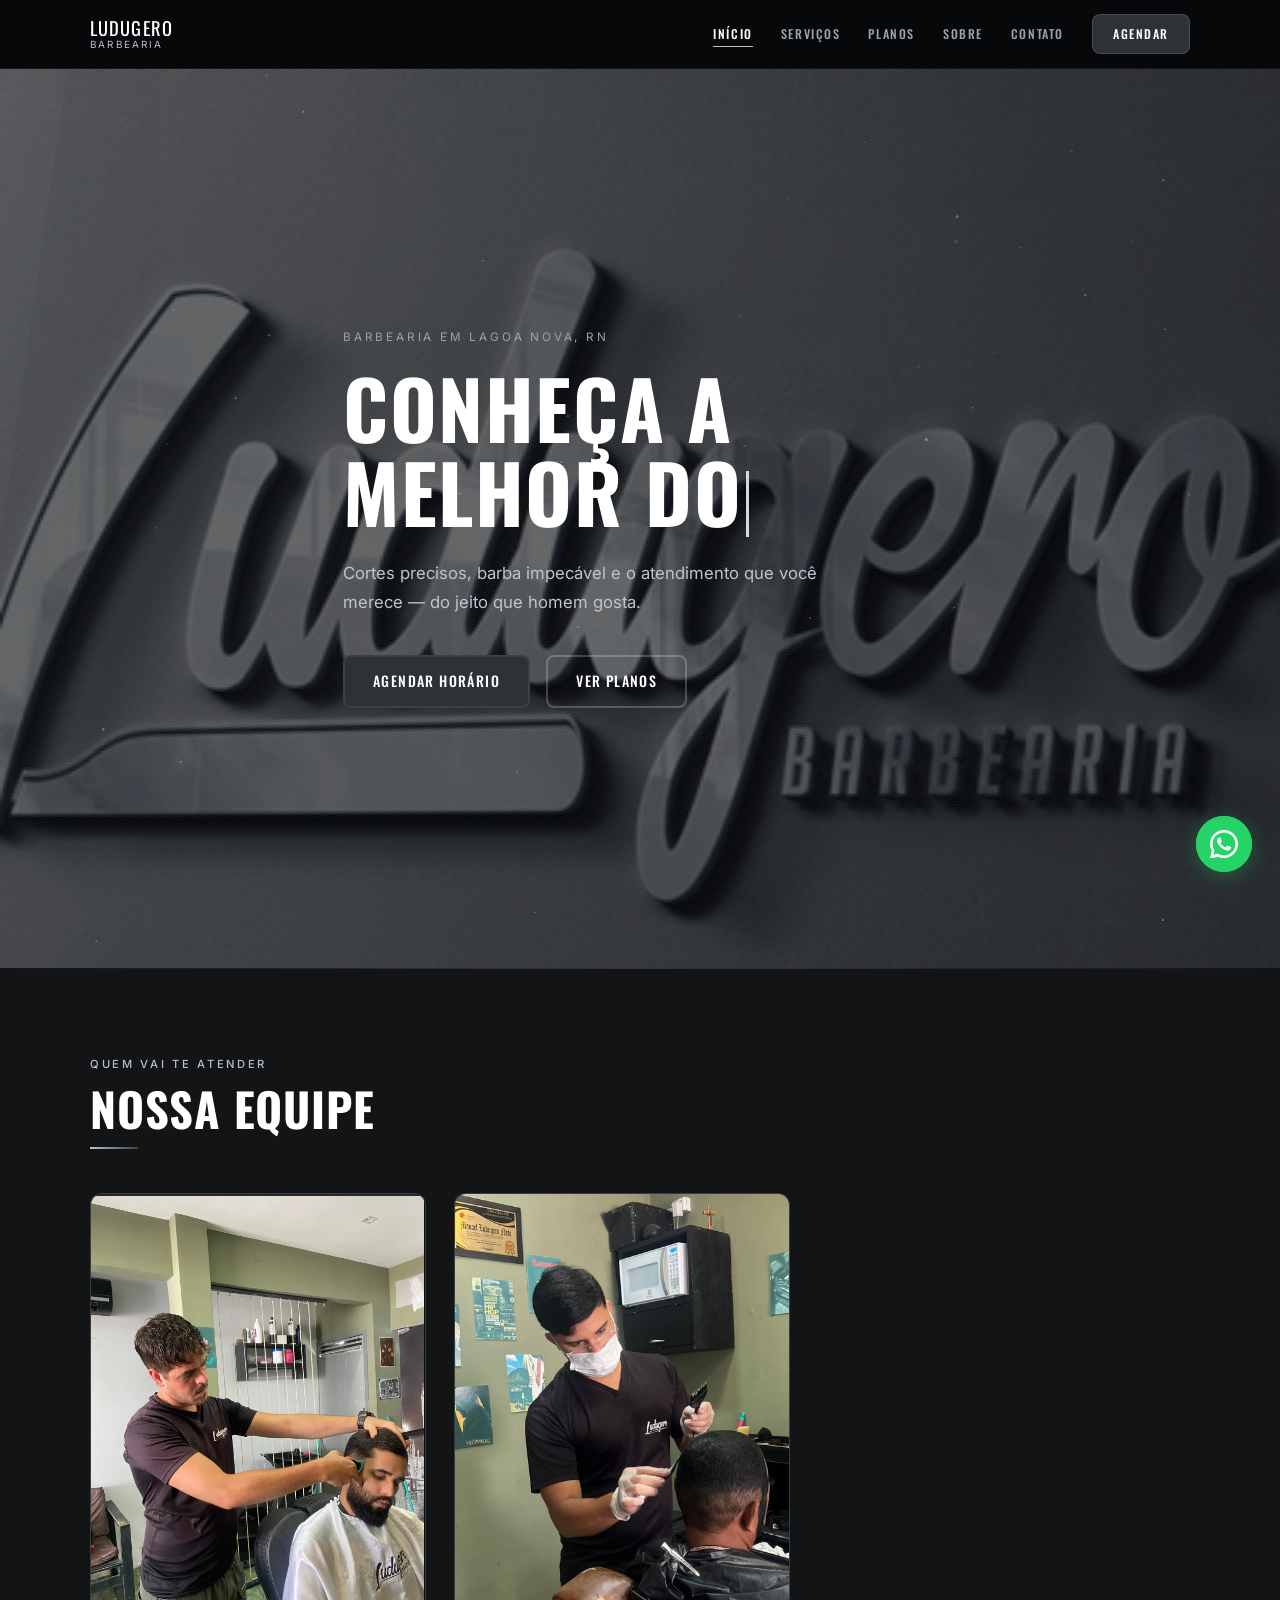
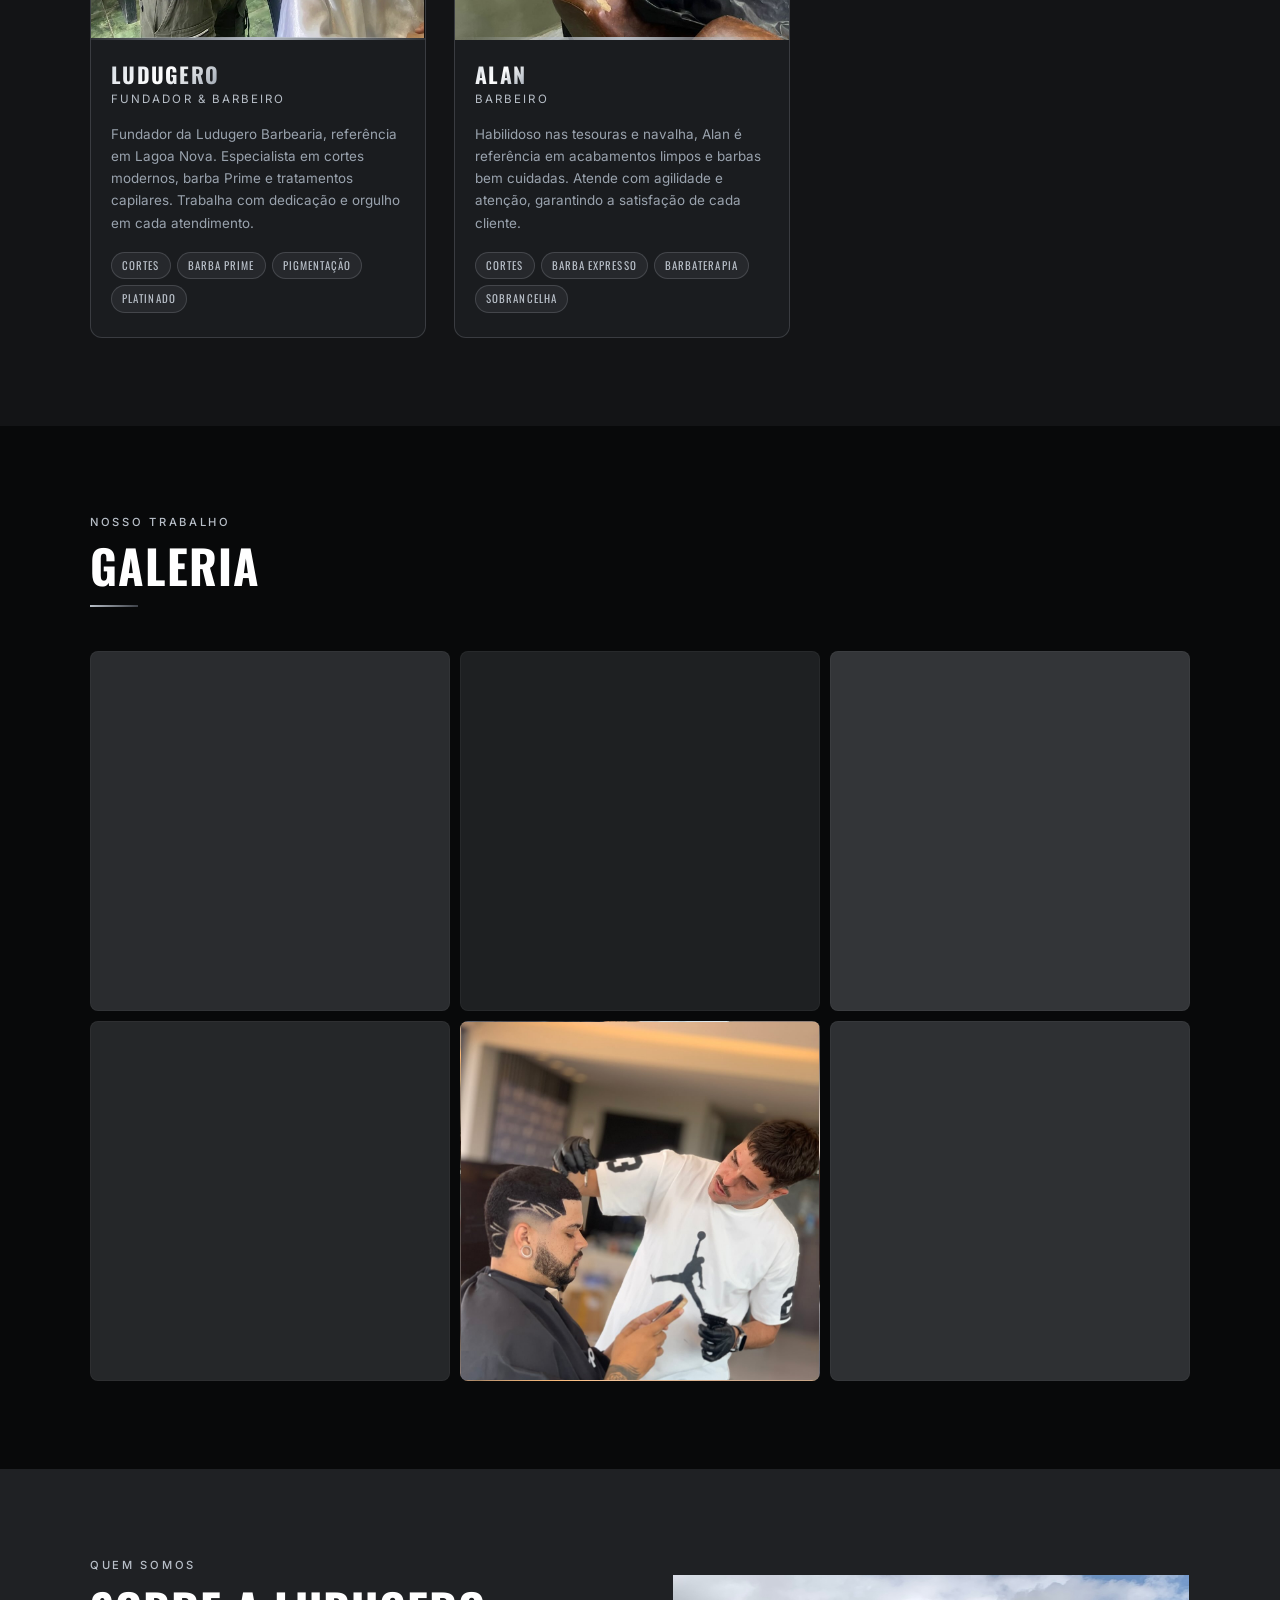
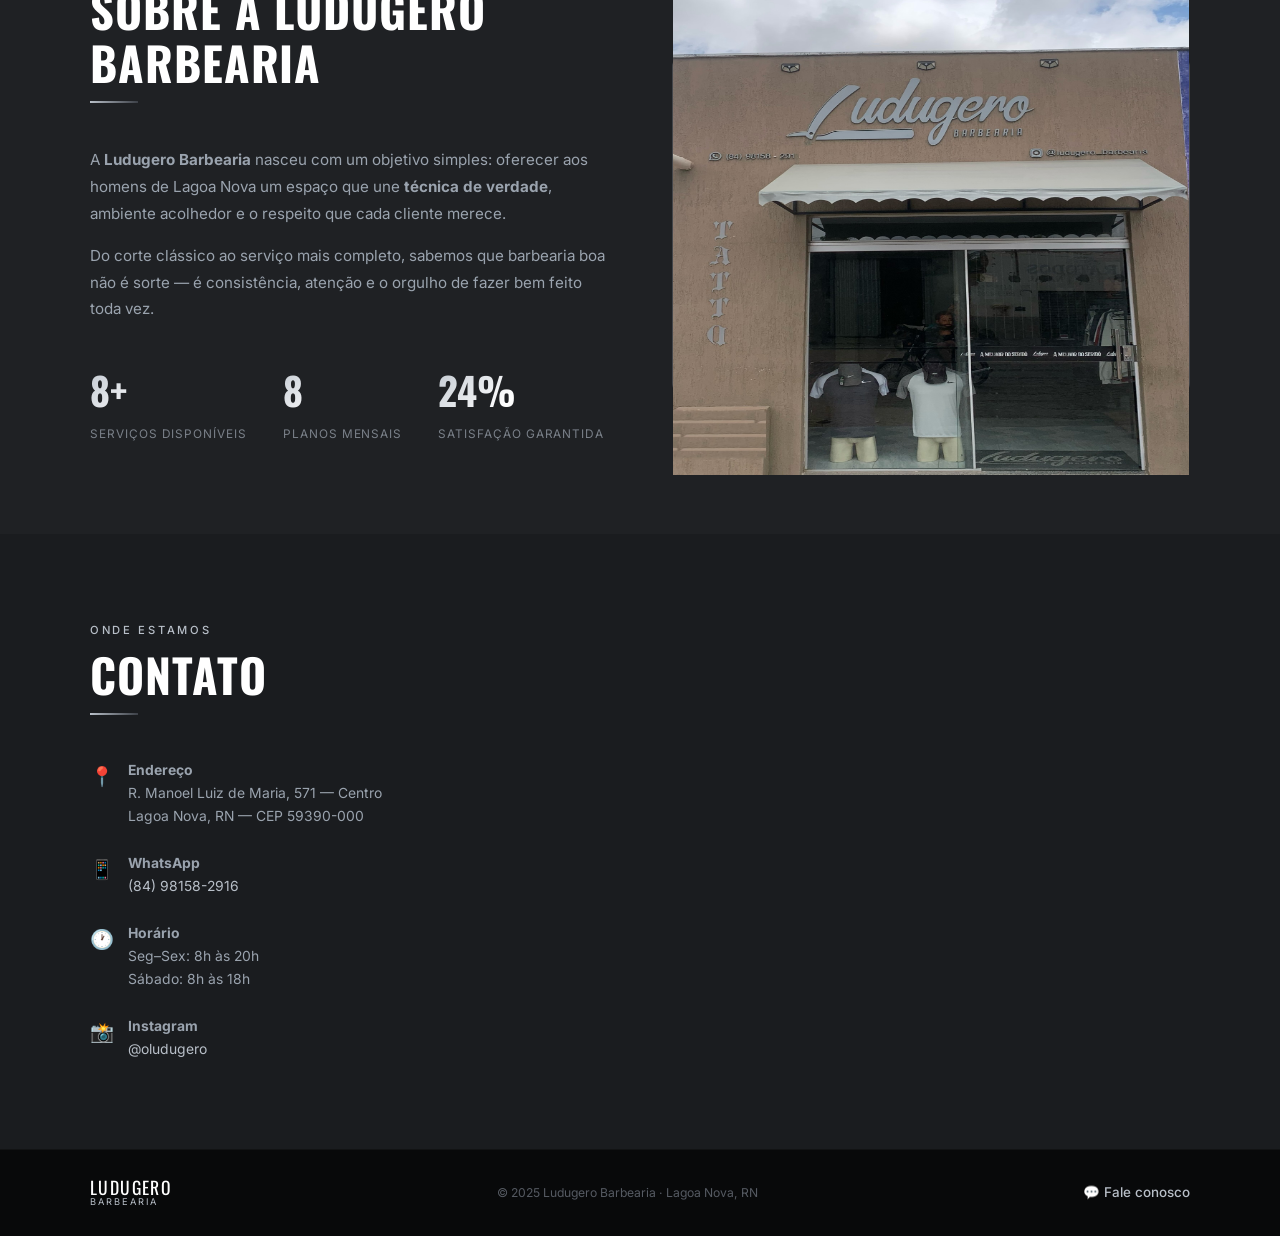
==== commit 1c97dd74: "Correção no espaçamento da imagem da fachada" ====
--- a/index.html
+++ b/index.html
@@ -1,15 +1,20 @@
 <!DOCTYPE html>
 <html lang="pt-BR">
+
 <head>
   <meta charset="UTF-8" />
   <meta name="viewport" content="width=device-width, initial-scale=1.0" />
   <title>Ludugero Barbearia | Início</title>
-  <meta name="description" content="Ludugero Barbearia em Lagoa Nova, RN. Conheça nossa equipe, galeria e agende seu horário." />
+  <meta name="description"
+    content="Ludugero Barbearia em Lagoa Nova, RN. Conheça nossa equipe, galeria e agende seu horário." />
   <link rel="preconnect" href="https://fonts.googleapis.com" />
-  <link href="https://fonts.googleapis.com/css2?family=Oswald:wght@400;500;600;700&family=Inter:wght@300;400;500&display=swap" rel="stylesheet" />
+  <link
+    href="https://fonts.googleapis.com/css2?family=Oswald:wght@400;500;600;700&family=Inter:wght@300;400;500&display=swap"
+    rel="stylesheet" />
   <link rel="stylesheet" href="style.css" />
   <script src="script.js"></script>
 </head>
+
 <body>
 
   <!-- ========== HEADER / NAV ========== -->
@@ -22,11 +27,11 @@
         </span>
       </a>
       <ul class="nav-menu" id="nav-menu">
-        <li><a href="index.html#inicio"           class="nav-link">Início</a></li>
-        <li><a href="servicos.html#servicos"      class="nav-link">Serviços</a></li>
-        <li><a href="servicos.html#planos"          class="nav-link">Planos</a></li>
-         <li><a href="index.html#sobre"               class="nav-link">Sobre</a></li>
-        <li><a href="#contato"                          class="nav-link">Contato</a></li>
+        <li><a href="index.html#inicio" class="nav-link">Início</a></li>
+        <li><a href="servicos.html#servicos" class="nav-link">Serviços</a></li>
+        <li><a href="servicos.html#planos" class="nav-link">Planos</a></li>
+        <li><a href="index.html#sobre" class="nav-link">Sobre</a></li>
+        <li><a href="#contato" class="nav-link">Contato</a></li>
       </ul>
       <div class="nav-actions">
         <a href="servicos.html#agendamento" class="nav-link nav-cta">Agendar</a>
@@ -40,18 +45,19 @@
   <!-- ========== HERO ========== -->
   <section class="hero" id="inicio">
     <div class="hero-overlay"></div>
-  <div class="hero-metal" aria-hidden="true"></div>
-  <div class="hero-content container">
+    <div class="hero-metal" aria-hidden="true"></div>
     <div class="hero-content container">
-      <p class="hero-eyebrow">Barbearia em Lagoa Nova, RN</p>
-      <h1 class="hero-title">conheça a melhor do <em>seridó</em></h1>
-      <p class="hero-desc">Cortes precisos, barba impecável e o atendimento que você merece — do jeito que homem gosta.</p>
-      <div class="hero-buttons">
-        <a href="servicos.html#agendamento" class="btn btn-primary">Agendar horário</a>
-        <a href="servicos.html#planos"      class="btn btn-ghost">Ver planos</a>
-      </div>
-    </div>
-  </div>
+      <div class="hero-content container">
+        <p class="hero-eyebrow">Barbearia em Lagoa Nova, RN</p>
+        <h1 class="hero-title">conheça a melhor do <em>seridó</em></h1>
+        <p class="hero-desc">Cortes precisos, barba impecável e o atendimento que você merece — do jeito que homem
+          gosta.</p>
+        <div class="hero-buttons">
+          <a href="servicos.html#agendamento" class="btn btn-primary">Agendar horário</a>
+          <a href="servicos.html#planos" class="btn btn-ghost">Ver planos</a>
+        </div>
+      </div>
+    </div>
   </section>
 
   <!-- ========== EQUIPE ========== -->
@@ -72,7 +78,8 @@
             <h3 class="membro-nome"><span>Ludugero</span></h3>
             <p class="membro-cargo">Fundador &amp; Barbeiro</p>
             <p class="membro-desc">
-              Fundador da Ludugero Barbearia, referência em Lagoa Nova. Especialista em cortes modernos, barba Prime e tratamentos capilares. Trabalha com dedicação e orgulho em cada atendimento.
+              Fundador da Ludugero Barbearia, referência em Lagoa Nova. Especialista em cortes modernos, barba Prime e
+              tratamentos capilares. Trabalha com dedicação e orgulho em cada atendimento.
             </p>
             <div class="membro-tags">
               <span class="membro-tag">Cortes</span>
@@ -94,7 +101,8 @@
             <h3 class="membro-nome"><span>Alan</span></h3>
             <p class="membro-cargo">Barbeiro</p>
             <p class="membro-desc">
-              Habilidoso nas tesouras e navalha, Alan é referência em acabamentos limpos e barbas bem cuidadas. Atende com agilidade e atenção, garantindo a satisfação de cada cliente.
+              Habilidoso nas tesouras e navalha, Alan é referência em acabamentos limpos e barbas bem cuidadas. Atende
+              com agilidade e atenção, garantindo a satisfação de cada cliente.
             </p>
             <div class="membro-tags">
               <span class="membro-tag">Cortes</span>
@@ -119,7 +127,9 @@
         <div class="gallery-item" style="background:#1e2022;" data-label="Barba Prime"></div>
         <div class="gallery-item" style="background:#333538;" data-label="Corte + Barba"></div>
         <div class="gallery-item" style="background:#252729;" data-label="Barbaterapia"></div>
-        <div class="gallery-item" style="background-image:url('galeria/pigmentacao1.png'); background-size:cover; background-position:center;" data-label="Pigmentação"></div>
+        <div class="gallery-item"
+          style="background-image:url('galeria/pigmentacao1.png'); background-size:cover; background-position:center;"
+          data-label="Pigmentação"></div>
         <div class="gallery-item" style="background:#2e3033;" data-label="Corte Infantil"></div>
       </div>
     </div>
@@ -132,10 +142,12 @@
         <p class="section-eyebrow">Quem somos</p>
         <h2 class="section-title">Sobre a Ludugero Barbearia</h2>
         <p class="sobre-desc">
-          A <strong>Ludugero Barbearia</strong> nasceu com um objetivo simples: oferecer aos homens de Lagoa Nova um espaço que une <strong>técnica de verdade</strong>, ambiente acolhedor e o respeito que cada cliente merece.
+          A <strong>Ludugero Barbearia</strong> nasceu com um objetivo simples: oferecer aos homens de Lagoa Nova um
+          espaço que une <strong>técnica de verdade</strong>, ambiente acolhedor e o respeito que cada cliente merece.
         </p>
         <p class="sobre-desc">
-          Do corte clássico ao serviço mais completo, sabemos que barbearia boa não é sorte — é consistência, atenção e o orgulho de fazer bem feito toda vez.
+          Do corte clássico ao serviço mais completo, sabemos que barbearia boa não é sorte — é consistência, atenção e
+          o orgulho de fazer bem feito toda vez.
         </p>
         <div class="sobre-stats">
           <div class="stat">
@@ -152,8 +164,9 @@
           </div>
         </div>
       </div>
-      <div class="sobre-img">
-        <div class="sobre-img-placeholder"><br/><img src="galeria/barbearia.jpg" alt="Barbearia" width="600" height="500"><br/></div>
+      <div class="sobre-img" style="margin-top: 3rem;">
+        <div class="sobre-img-placeholder"><br /><img src="galeria/barbearia.jpg" alt="Barbearia" width="600"
+            height="500"><br /></div>
       </div>
     </div>
   </section>
@@ -168,30 +181,30 @@
           <li>
             <span class="contato-icon">📍</span>
             <div>
-              <strong>Endereço</strong><br/>
-              R. Manoel Luiz de Maria, 571 — Centro<br/>
+              <strong>Endereço</strong><br />
+              R. Manoel Luiz de Maria, 571 — Centro<br />
               Lagoa Nova, RN — CEP 59390-000
             </div>
           </li>
           <li>
             <span class="contato-icon">📱</span>
             <div>
-              <strong>WhatsApp</strong><br/>
+              <strong>WhatsApp</strong><br />
               <a href="https://wa.me/5584981582916" target="_blank">(84) 98158-2916</a>
             </div>
           </li>
           <li>
             <span class="contato-icon">🕐</span>
             <div>
-              <strong>Horário</strong><br/>
-              Seg–Sex: 8h às 20h<br/>
+              <strong>Horário</strong><br />
+              Seg–Sex: 8h às 20h<br />
               Sábado: 8h às 18h
             </div>
           </li>
           <li>
             <span class="contato-icon">📸</span>
             <div>
-              <strong>Instagram</strong><br/>
+              <strong>Instagram</strong><br />
               <a href="https://www.instagram.com/oludugero/" target="_blank">@oludugero</a>
             </div>
           </li>
@@ -200,10 +213,8 @@
       <div class="contato-mapa">
         <iframe
           src="https://www.google.com/maps/embed?pb=!1m18!1m12!1m3!1d3956.5!2d-36.458!3d-6.153!2m3!1f0!2f0!3f0!3m2!1i1024!2i768!4f13.1!3m3!1m2!1s0x0%3A0x0!2zTGFnb2EgTm92YSwgUk4!5e0!3m2!1spt-BR!2sbr!4v1620000000000"
-          width="100%" height="320"
-          style="border:0; border-radius:12px; filter:grayscale(1) contrast(1.1);"
-          allowfullscreen="" loading="lazy"
-          title="Localização da Ludugero Barbearia">
+          width="100%" height="320" style="border:0; border-radius:12px; filter:grayscale(1) contrast(1.1);"
+          allowfullscreen="" loading="lazy" title="Localização da Ludugero Barbearia">
         </iframe>
       </div>
     </div>
@@ -223,12 +234,15 @@
 
   <!-- WHATSAPP FLUTUANTE -->
   <a href="https://wa.me/5584981582916?text=Olá!%20Vim%20pelo%20site%20da%20Ludugero%20Barbearia%20e%20gostaria%20de%20agendar%20um%20horário."
-     class="whatsapp-float" target="_blank" aria-label="Falar no WhatsApp">
+    class="whatsapp-float" target="_blank" aria-label="Falar no WhatsApp">
     <svg viewBox="0 0 24 24" fill="currentColor" width="28" height="28">
-      <path d="M17.472 14.382c-.297-.149-1.758-.867-2.03-.967-.273-.099-.471-.148-.67.15-.197.297-.767.966-.94 1.164-.173.199-.347.223-.644.075-.297-.15-1.255-.463-2.39-1.475-.883-.788-1.48-1.761-1.653-2.059-.173-.297-.018-.458.13-.606.134-.133.298-.347.446-.52.149-.174.198-.298.298-.497.099-.198.05-.371-.025-.52-.075-.149-.669-1.612-.916-2.207-.242-.579-.487-.5-.669-.51-.173-.008-.371-.01-.57-.01-.198 0-.52.074-.792.372-.272.297-1.04 1.016-1.04 2.479 0 1.462 1.065 2.875 1.213 3.074.149.198 2.096 3.2 5.077 4.487.709.306 1.262.489 1.694.625.712.227 1.36.195 1.871.118.571-.085 1.758-.719 2.006-1.413.248-.694.248-1.289.173-1.413-.074-.124-.272-.198-.57-.347z"/>
-      <path d="M12 0C5.373 0 0 5.373 0 12c0 2.127.558 4.126 1.532 5.857L.057 23.882a.5.5 0 0 0 .614.635l6.189-1.623A11.945 11.945 0 0 0 12 24c6.627 0 12-5.373 12-12S18.627 0 12 0zm0 21.818a9.807 9.807 0 0 1-5.031-1.383l-.361-.214-3.733.979.995-3.638-.235-.374A9.818 9.818 0 0 1 2.182 12C2.182 6.57 6.57 2.182 12 2.182c5.43 0 9.818 4.388 9.818 9.818 0 5.43-4.388 9.818-9.818 9.818z"/>
+      <path
+        d="M17.472 14.382c-.297-.149-1.758-.867-2.03-.967-.273-.099-.471-.148-.67.15-.197.297-.767.966-.94 1.164-.173.199-.347.223-.644.075-.297-.15-1.255-.463-2.39-1.475-.883-.788-1.48-1.761-1.653-2.059-.173-.297-.018-.458.13-.606.134-.133.298-.347.446-.52.149-.174.198-.298.298-.497.099-.198.05-.371-.025-.52-.075-.149-.669-1.612-.916-2.207-.242-.579-.487-.5-.669-.51-.173-.008-.371-.01-.57-.01-.198 0-.52.074-.792.372-.272.297-1.04 1.016-1.04 2.479 0 1.462 1.065 2.875 1.213 3.074.149.198 2.096 3.2 5.077 4.487.709.306 1.262.489 1.694.625.712.227 1.36.195 1.871.118.571-.085 1.758-.719 2.006-1.413.248-.694.248-1.289.173-1.413-.074-.124-.272-.198-.57-.347z" />
+      <path
+        d="M12 0C5.373 0 0 5.373 0 12c0 2.127.558 4.126 1.532 5.857L.057 23.882a.5.5 0 0 0 .614.635l6.189-1.623A11.945 11.945 0 0 0 12 24c6.627 0 12-5.373 12-12S18.627 0 12 0zm0 21.818a9.807 9.807 0 0 1-5.031-1.383l-.361-.214-3.733.979.995-3.638-.235-.374A9.818 9.818 0 0 1 2.182 12C2.182 6.57 6.57 2.182 12 2.182c5.43 0 9.818 4.388 9.818 9.818 0 5.43-4.388 9.818-9.818 9.818z" />
     </svg>
   </a>
 
 </body>
+
 </html>
--- a/style.css
+++ b/style.css
@@ -1,1298 +1,1903 @@
-/* ============================================
-   LUDUGERO BARBEARIA — style.css
-   Paleta: Preto + Cinza Metálico (inspirado na logo)
-   Sem verde — acento em prata/cinza frio
-============================================ */
-
-/* ─────────────────────────────────────────
-   1. VARIÁVEIS GLOBAIS
-───────────────────────────────────────── */
-:root {
-  --fonte-titulo: 'Oswald', sans-serif;
-  --fonte-corpo:  'Inter', system-ui, sans-serif;
-  --raio:    12px;
-  --raio-sm:  8px;
-  --transicao: 0.3s ease;
-
-  /* PALETA EXTRAÍDA DA LOGO */
-  --preto:        #08090a;
-  --preto-soft:   #0e0f11;
-  --cinza-950:    #131416;
-  --cinza-900:    #1a1c1f;
-  --cinza-850:    #1f2124;
-  --cinza-800:    #252729;
-  --cinza-700:    #2e3135;
-  --cinza-600:    #3c4047;
-  --cinza-500:    #555a62;
-  --cinza-400:    #7a8089;
-  --cinza-300:    #9aa3ae;   /* fundo da logo */
-  --cinza-200:    #bec5ce;   /* prata médio */
-  --cinza-150:    #d4dae1;   /* prata claro */
-  --cinza-100:    #e8ecf0;
-  --branco:       #ffffff;
-
-  /* ACENTO PRATA — substitui o verde em todos os destaques */
-  --acento:        #b8bfc8;   /* prata fria */
-  --acento-forte:  #d4dae1;   /* prata brilhante */
-  --acento-escuro: #7a8089;   /* prata sombra */
-  --acento-bg:     rgba(184,191,200,0.08);
-  --acento-borda:  rgba(184,191,200,0.2);
-
-  /* TONS ESPECIAIS (planos) */
-  --cor-bronze:   #c09060;
-  --cor-ouro:     #c8a830;
-  --cor-diamante: #80a0c8;
-
-  /* ── NAVEGAÇÃO ── */
-  --cor-nav-fundo:  rgba(8,9,10,0.96);
-  --cor-nav-borda:  rgba(255,255,255,0.05);
-  --cor-nav-link:   var(--cinza-300);
-  --cor-nav-hover:  var(--branco);
-  --cor-nav-cta-bg: var(--cinza-700);
-  --cor-nav-cta-tx: var(--branco);
-
-  /* ── HERO ── */
-  --cor-hero-overlay:   rgba(8,9,10,0.62);
-  --cor-hero-eyebrow:   var(--cinza-300);
-  --cor-hero-titulo:    var(--branco);
-  --cor-hero-em:        var(--acento-forte);
-  --cor-hero-desc:      var(--cinza-200);
-
-  /* ── SERVIÇOS ── */
-  --cor-serv-fundo:  var(--preto-soft);
-  --cor-card-fundo:  var(--cinza-900);
-  --cor-card-borda:  rgba(255,255,255,0.06);
-  --cor-card-topo:   var(--acento);
-  --cor-card-titulo: var(--branco);
-  --cor-card-desc:   var(--cinza-300);
-  --cor-card-preco:  var(--cinza-400);
-  --cor-card-val:    var(--branco);
-
-  /* ── EQUIPE ── */
-  --cor-equipe-fundo: var(--cinza-950);
-
-  /* ── PLANOS ── */
-  --cor-planos-fundo: var(--cinza-900);
-  --cor-plano-card:   rgba(255,255,255,0.03);
-  --cor-plano-borda:  rgba(255,255,255,0.07);
-
-  /* ── GALERIA ── */
-  --cor-galeria-fundo: var(--preto);
-
-  /* ── SOBRE ── */
-  --cor-sobre-fundo: var(--cinza-850);
-
-  /* ── FORM ── */
-  --cor-form-fundo: var(--preto-soft);
-  --cor-form-card:  var(--cinza-900);
-  --cor-form-input: var(--cinza-800);
-  --cor-form-borda: rgba(255,255,255,0.09);
-  --cor-form-foco:  var(--acento);
-  --cor-form-erro:  #e05a4a;
-  --cor-form-btn:   var(--cinza-600);
-
-  /* ── CONTATO ── */
-  --cor-contato-fundo: var(--cinza-900);
-
-  /* ── FOOTER ── */
-  --cor-footer-fundo: var(--preto);
-}
-
-
-/* ─────────────────────────────────────────
-   2. RESET E BASE
-───────────────────────────────────────── */
-*, *::before, *::after { box-sizing: border-box; margin: 0; padding: 0; }
-html { scroll-behavior: smooth; }
-body {
-  font-family: var(--fonte-corpo);
-  background: var(--preto);
-  color: var(--cinza-200);
-  line-height: 1.6;
-  overflow-x: hidden;
-}
-img { max-width: 100%; display: block; }
-a   { color: inherit; text-decoration: none; }
-ul  { list-style: none; }
-h1, h2, h3 {
-  font-family: var(--fonte-titulo);
-  line-height: 1.15;
-  letter-spacing: 0.02em;
-  text-transform: uppercase;
-}
-
-
-/* ─────────────────────────────────────────
-   3. BARRA DE PROGRESSO
-───────────────────────────────────────── */
-#scroll-progress {
-  position: fixed;
-  top: 0; left: 0;
-  width: 0%;
-  height: 2px;
-  background: linear-gradient(90deg, var(--cinza-600), var(--acento-forte), var(--cinza-600));
-  z-index: 9999;
-  transition: width 0.1s linear;
-}
-
-
-/* ─────────────────────────────────────────
-   4. KEYFRAMES
-───────────────────────────────────────── */
-@keyframes fadeUp {
-  from { opacity:0; transform:translateY(28px); }
-  to   { opacity:1; transform:translateY(0); }
-}
-@keyframes slideRight {
-  from { opacity:0; transform:translateX(-20px); }
-  to   { opacity:1; transform:translateX(0); }
-}
-@keyframes blink {
-  0%,100% { opacity:1; } 50% { opacity:0; }
-}
-@keyframes float {
-  0%,100% { transform:translateY(0); }
-  50%      { transform:translateY(-7px); }
-}
-@keyframes pulse-ring {
-  0%   { transform:scale(1);   opacity:0.5; }
-  100% { transform:scale(1.9); opacity:0; }
-}
-@keyframes shimmer {
-  0%   { left:-100%; }
-  100% { left:200%; }
-}
-@keyframes metalShine {
-  0%   { background-position: -200% center; }
-  100% { background-position:  200% center; }
-}
-
-/* Cursor typewriter */
-.typewriter-cursor {
-  display: inline-block;
-  width: 3px; height: 0.82em;
-  background: var(--acento-forte);
-  margin-left: 4px;
-  vertical-align: middle;
-  animation: blink 0.8s step-end infinite;
-}
-
-/* Scroll reveal */
-.reveal {
-  opacity: 0;
-  transform: translateY(26px);
-  transition: opacity 0.55s ease, transform 0.55s ease;
-}
-.reveal.visible { opacity:1; transform:translateY(0); }
-
-.reveal-stagger {
-  opacity: 0;
-  transform: translateY(22px);
-  transition: opacity 0.45s ease, transform 0.45s ease;
-}
-.reveal-stagger.visible { opacity:1; transform:translateY(0); }
-
-
-/* ─────────────────────────────────────────
-   5. UTILITÁRIOS
-───────────────────────────────────────── */
-
-/* Compensa o header fixo ao navegar direto para uma âncora entre páginas */
-section[id] {
-  scroll-margin-top: 90px;
-}
-
-.container { width:90%; max-width:1100px; margin:0 auto; }
-.section { padding:88px 0; }
-
-.section-eyebrow {
-  font-size: 0.7rem;
-  font-weight: 500;
-  letter-spacing: 0.24em;
-  text-transform: uppercase;
-  margin-bottom: 8px;
-  font-family: var(--fonte-corpo);
-  color: var(--acento);
-}
-.section-eyebrow.light { color: var(--cinza-400); }
-
-.section-title {
-  font-size: clamp(1.9rem, 4vw, 2.9rem);
-  margin-bottom: 44px;
-  color: var(--branco);
-}
-
-/* Linha decorativa prata abaixo do título */
-.section-title::after {
-  content: '';
-  display: block;
-  width: 48px;
-  height: 2px;
-  background: linear-gradient(90deg, var(--acento), var(--cinza-600));
-  margin-top: 12px;
-}
-
-/* Botões */
-.btn {
-  display: inline-block;
-  padding: 13px 28px;
-  border-radius: var(--raio-sm);
-  font-size: 0.88rem;
-  font-weight: 500;
-  font-family: var(--fonte-titulo);
-  letter-spacing: 0.1em;
-  text-transform: uppercase;
-  cursor: pointer;
-  transition: var(--transicao);
-  border: 2px solid transparent;
-  position: relative;
-  overflow: hidden;
-}
-.btn-primary {
-  background: var(--cinza-700);
-  color: var(--branco);
-  border-color: var(--cinza-600);
-}
-.btn-primary:hover {
-  background: var(--cinza-600);
-  border-color: var(--acento);
-  transform: translateY(-2px);
-  box-shadow: 0 6px 24px rgba(0,0,0,0.5);
-}
-.btn-ghost {
-  background: transparent;
-  color: var(--branco);
-  border-color: rgba(255,255,255,0.22);
-}
-.btn-ghost:hover {
-  background: rgba(255,255,255,0.06);
-  border-color: var(--acento);
-  transform: translateY(-2px);
-}
-.btn-full { width:100%; text-align:center; }
-
-/* Divisor metálico entre seções */
-.section-line {
-  width:100%; height:1px;
-  background: linear-gradient(90deg, transparent, var(--acento-borda), transparent);
-}
-
-
-/* ─────────────────────────────────────────
-   6. NAVEGAÇÃO
-───────────────────────────────────────── */
-.header {
-  position: fixed;
-  top:0; left:0; right:0;
-  z-index: 100;
-  background: var(--cor-nav-fundo);
-  backdrop-filter: blur(14px);
-  border-bottom: 1px solid var(--cor-nav-borda);
-  transition: box-shadow var(--transicao), border-color var(--transicao);
-}
-.header.scrolled {
-  box-shadow: 0 2px 36px rgba(0,0,0,0.7);
-  border-bottom-color: rgba(255,255,255,0.08);
-}
-.nav {
-  display: flex;
-  align-items: center;
-  justify-content: space-between;
-  height: 68px;
-}
-.nav-logo {
-  display: flex;
-  align-items: center;
-  text-decoration: none;
-  padding: 4px 0;
-}
-.logo-text { display:flex; flex-direction:column; line-height:1.1; }
-.logo-main {
-  font-family: var(--fonte-titulo);
-  font-size: 1.15rem;
-  color: var(--branco);
-  letter-spacing: 0.06em;
-  text-transform: uppercase;
-}
-.logo-sub {
-  font-size: 0.62rem;
-  letter-spacing: 0.22em;
-  color: var(--acento);
-  text-transform: uppercase;
-}
-
-.nav-menu { display:flex; align-items:center; gap:28px; margin-left: auto; margin-right: 28px; }
-.nav-link {
-  font-size: 0.76rem;
-  font-weight: 500;
-  font-family: var(--fonte-titulo);
-  letter-spacing: 0.13em;
-  text-transform: uppercase;
-  color: var(--cor-nav-link);
-  transition: color var(--transicao);
-  position: relative;
-}
-.nav-link::after {
-  content:'';
-  position:absolute;
-  bottom:-4px; left:0;
-  width:0; height:1px;
-  background: var(--acento);
-  transition: width var(--transicao);
-}
-.nav-link:hover       { color: var(--cor-nav-hover); }
-.nav-link:hover::after { width:100%; }
-.nav-link.active      { color: var(--branco); }
-.nav-link.active::after { width:100%; }
-
-.nav-cta {
-  background: var(--cor-nav-cta-bg) !important;
-  color: var(--cor-nav-cta-tx) !important;
-  padding: 9px 20px;
-  border-radius: var(--raio-sm);
-  border: 1px solid var(--acento-borda) !important;
-}
-.nav-cta::after { display:none !important; }
-.nav-cta:hover  { background: var(--cinza-600) !important; border-color: var(--acento) !important; }
-
-.nav-actions {
-  display: flex;
-  align-items: center;
-  gap: 16px;
-}
-.nav-toggle {
-  display:none;
-  flex-direction:column;
-  gap:5px;
-  background:none; border:none;
-  cursor:pointer; padding:4px;
-  z-index: 101;
-}
-.nav-toggle span {
-  display:block; width:24px; height:2px;
-  background: var(--branco);
-  border-radius:2px;
-  transition: var(--transicao);
-}
-
-
-/* ─────────────────────────────────────────
-   7. HERO
-───────────────────────────────────────── */
-.hero {
-  position: relative;
-  min-height: 100vh;
-  display: flex;
-  align-items: center;
-  background: url('img/logo-hero.png') no-repeat center center;
-  background-size: cover;
-  margin-top: 68px;
-}
-.hero::before {
-  content:"";
-  position:absolute; inset:0;
-  background: var(--cor-hero-overlay);
-  z-index:0;
-}
-#particles-canvas {
-  position:absolute; inset:0;
-  z-index:1; pointer-events:none;
-}
-.hero-content {
-  position:relative; z-index:2;
-  max-width:660px;
-}
-.hero-eyebrow {
-  font-size: 0.73rem;
-  letter-spacing: 0.24em;
-  text-transform: uppercase;
-  color: var(--cor-hero-eyebrow);
-  margin-bottom: 18px;
-  font-family: var(--fonte-corpo);
-  opacity:0;
-  animation: slideRight 0.7s ease 0.2s forwards;
-}
-.hero-title {
-  font-size: clamp(2.8rem,7vw,5rem);
-  color: var(--cor-hero-titulo);
-  margin-bottom: 22px;
-  line-height: 1.05;
-  min-height: 1.2em;
-  opacity:0;
-  animation: fadeUp 0.8s ease 0.5s forwards;
-}
-.hero-title::after { display:none; }  /* sem linha no hero */
-.hero-title em {
-  font-style: italic;
-  /* Efeito metálico prata no destaque do título */
-  background: linear-gradient(135deg, var(--cinza-200) 0%, var(--branco) 40%, var(--cinza-300) 60%, var(--cinza-150) 100%);
-  -webkit-background-clip: text;
-  -webkit-text-fill-color: transparent;
-  background-clip: text;
-}
-.hero-desc {
-  font-size: 1.05rem;
-  color: var(--cor-hero-desc);
-  margin-bottom: 38px;
-  max-width: 480px;
-  line-height: 1.75;
-  opacity:0;
-  animation: fadeUp 0.8s ease 1s forwards;
-}
-.hero-buttons {
-  display:flex; gap:16px; flex-wrap:wrap;
-  opacity:0;
-  animation: fadeUp 0.8s ease 1.3s forwards;
-}
-
-/* ─────────────────────────────────────────
-   7b. TEXTURA METÁLICA ESCOVADA
-───────────────────────────────────────── */
-.hero-metal {
-  position: absolute;
-  inset: 0;
-  z-index: 1;
-  pointer-events: none;
-  overflow: hidden;
-}
-
-/* Linhas finas horizontais — efeito "aço escovado" */
-.hero-metal::before {
-  content: '';
-  position: absolute;
-  inset: 0;
-  background-image: repeating-linear-gradient(
-    170deg,
-    rgba(255,255,255,0.025) 0px,
-    rgba(255,255,255,0.025) 1px,
-    transparent 1px,
-    transparent 3px
-  );
-  mix-blend-mode: overlay;
-}
-
-/* Brilho diagonal que desliza lentamente */
-.hero-metal::after {
-  content: '';
-  position: absolute;
-  top: -50%;
-  left: -60%;
-  width: 60%;
-  height: 200%;
-  background: linear-gradient(
-    100deg,
-    transparent 0%,
-    rgba(255,255,255,0.05) 45%,
-    rgba(255,255,255,0.12) 50%,
-    rgba(255,255,255,0.05) 55%,
-    transparent 100%
-  );
-  transform: rotate(8deg);
-  animation: metalSweep 9s ease-in-out infinite;
-}
-
-@keyframes metalSweep {
-  0%   { left: -60%; }
-  50%  { left: 100%; }
-  100% { left: -60%; }
-}
-
-@media (prefers-reduced-motion: reduce) {
-  .hero-metal::after { animation: none; opacity: 0.3; }
-}
-
-
-/* ─────────────────────────────────────────
-   8. SERVIÇOS
-───────────────────────────────────────── */
-.section-servicos {
-  background: var(--cor-serv-fundo);
-  position:relative;
-}
-.section-servicos::before {
-  content:'';
-  position:absolute; top:0; left:0; right:0; height:1px;
-  background: linear-gradient(90deg, transparent, var(--acento-borda), transparent);
-}
-.section-servicos .section-eyebrow { color: var(--acento); }
-.section-servicos .section-title   { color: var(--branco); }
-
-.services-grid {
-  display:grid;
-  grid-template-columns:repeat(auto-fit, minmax(240px,1fr));
-  gap:16px;
-}
-.service-card {
-  background: var(--cor-card-fundo);
-  border: 1px solid var(--cor-card-borda);
-  border-top: 2px solid var(--acento-escuro);
-  border-radius: var(--raio);
-  padding: 24px 20px;
-  transition: transform var(--transicao), border-color var(--transicao), box-shadow var(--transicao);
-  position:relative; overflow:hidden;
-}
-.service-card::after {
-  content:'';
-  position:absolute;
-  top:0; left:-100%;
-  width:60%; height:100%;
-  background: linear-gradient(105deg, transparent 30%, rgba(255,255,255,0.035) 50%, transparent 70%);
-  pointer-events:none;
-}
-.service-card:hover::after { animation: shimmer 0.6s ease forwards; }
-.service-card:hover {
-  border-top-color: var(--acento);
-  border-color: var(--acento-borda);
-  transform: translateY(-5px);
-  box-shadow: 0 10px 36px rgba(0,0,0,0.5);
-}
-.service-icon  { font-size:1.8rem; margin-bottom:14px; }
-.service-name  {
-  font-family:var(--fonte-titulo);
-  font-size:0.98rem;
-  color: var(--cor-card-titulo);
-  margin-bottom:8px;
-  letter-spacing:0.04em;
-}
-.service-desc  { font-size:0.83rem; color:var(--cor-card-desc); margin-bottom:14px; line-height:1.55; }
-.service-meta  { font-size:0.76rem; color:var(--cinza-500); margin-bottom:6px; }
-.service-price { font-size:0.86rem; color:var(--cor-card-preco); }
-.service-price strong { color:var(--cor-card-val); font-size:1.02rem; }
-
-
-/* ─────────────────────────────────────────
-   8b. NAVEGAÇÃO E CATEGORIAS DE SERVIÇOS
-───────────────────────────────────────── */
-.servicos-nav {
-  display: flex;
-  flex-wrap: wrap;
-  gap: 10px;
-  margin-bottom: 48px;
-}
-.servicos-nav-item {
-  font-size: 0.76rem;
-  font-family: var(--fonte-titulo);
-  letter-spacing: 0.08em;
-  text-transform: uppercase;
-  padding: 9px 16px;
-  border-radius: 99px;
-  border: 1px solid var(--acento-borda);
-  background: var(--acento-bg);
-  color: var(--acento);
-  transition: var(--transicao);
-}
-.servicos-nav-item:hover {
-  background: var(--cinza-700);
-  color: var(--branco);
-  border-color: var(--acento);
-  transform: translateY(-2px);
-}
-
-.servicos-categoria {
-  margin-bottom: 56px;
-  scroll-margin-top: 100px; /* compensa o header fixo ao clicar no menu de categorias */
-}
-.servicos-categoria:last-child { margin-bottom: 0; }
-
-.servicos-categoria-titulo {
-  display: flex;
-  align-items: center;
-  gap: 10px;
-  font-family: var(--fonte-titulo);
-  font-size: 1.1rem;
-  letter-spacing: 0.06em;
-  text-transform: uppercase;
-  color: var(--branco);
-  margin-bottom: 20px;
-  padding-bottom: 10px;
-  border-bottom: 1px solid var(--acento-borda);
-}
-.servicos-categoria-titulo span { font-size: 1.25rem; }
-
-@media (max-width: 768px) {
-  .servicos-nav { gap: 8px; margin-bottom: 36px; }
-  .servicos-categoria { margin-bottom: 44px; }
-}
-
-
-/* ─────────────────────────────────────────
-   9. EQUIPE
-───────────────────────────────────────── */
-.section-equipe {
-  background: var(--cor-equipe-fundo);
-  position:relative;
-}
-.section-equipe::before {
-  content:'';
-  position:absolute; top:0; left:0; right:0; height:1px;
-  background: linear-gradient(90deg, transparent, var(--acento-borda), transparent);
-}
-.section-equipe .section-eyebrow { color: var(--acento); }
-.section-equipe .section-title   { color: var(--branco); }
-
-.equipe-grid {
-  display: grid;
-  grid-template-columns: repeat(auto-fit, minmax(280px, 1fr));
-  gap: 28px;
-  max-width: 700px;
-}
-.membro-card {
-  background: var(--cinza-900);
-  border: 1px solid var(--acento-borda);
-  border-radius: var(--raio);
-  overflow: hidden;
-  transition: transform var(--transicao), box-shadow var(--transicao), border-color var(--transicao);
-}
-.membro-card:hover {
-  transform: translateY(-6px);
-  box-shadow: 0 16px 48px rgba(0,0,0,0.55);
-  border-color: var(--acento);
-}
-
-/* Foto / placeholder do membro */
-.membro-foto {
-  width: 100%;
-  aspect-ratio: 3/4;
-  background: var(--cinza-800);
-  display: flex;
-  flex-direction: column;
-  align-items: center;
-  justify-content: center;
-  position: relative;
-  overflow: hidden;
-}
-.membro-foto img {
-  width: 100%;
-  height: 100%;
-  object-fit: cover;
-  object-position: top;
-  display: block;
-}
-/* Placeholder caso não tenha foto */
-.membro-foto-placeholder {
-  display: flex;
-  flex-direction: column;
-  align-items: center;
-  justify-content: center;
-  width: 100%;
-  height: 100%;
-  background: linear-gradient(160deg, var(--cinza-800) 0%, var(--cinza-700) 100%);
-  gap: 12px;
-}
-.membro-avatar {
-  width: 80px; height: 80px;
-  border-radius: 50%;
-  background: var(--cinza-700);
-  border: 2px solid var(--acento-borda);
-  display: flex; align-items: center; justify-content: center;
-  font-size: 2.2rem;
-}
-.membro-foto-label {
-  font-size: 0.76rem;
-  color: var(--cinza-400);
-  text-align: center;
-  line-height: 1.4;
-  letter-spacing: 0.06em;
-}
-
-/* Faixa metálica decorativa na base da foto */
-.membro-foto::after {
-  content:'';
-  position:absolute;
-  bottom:0; left:0; right:0; height:3px;
-  background: linear-gradient(90deg, transparent, var(--acento), transparent);
-}
-
-.membro-info {
-  padding: 22px 20px 24px;
-}
-.membro-nome {
-  font-family: var(--fonte-titulo);
-  font-size: 1.35rem;
-  color: var(--branco);
-  letter-spacing: 0.06em;
-  margin-bottom: 4px;
-}
-/* Nome com efeito metálico prata */
-.membro-nome span {
-  background: linear-gradient(135deg, var(--cinza-150) 0%, var(--branco) 50%, var(--cinza-300) 100%);
-  -webkit-background-clip: text;
-  -webkit-text-fill-color: transparent;
-  background-clip: text;
-}
-.membro-cargo {
-  font-size: 0.72rem;
-  letter-spacing: 0.18em;
-  text-transform: uppercase;
-  color: var(--acento);
-  margin-bottom: 14px;
-  font-family: var(--fonte-corpo);
-}
-.membro-desc {
-  font-size: 0.84rem;
-  color: var(--cinza-300);
-  line-height: 1.65;
-  margin-bottom: 18px;
-}
-.membro-tags {
-  display: flex;
-  flex-wrap: wrap;
-  gap: 6px;
-}
-.membro-tag {
-  font-size: 0.68rem;
-  font-family: var(--fonte-titulo);
-  letter-spacing: 0.1em;
-  text-transform: uppercase;
-  padding: 4px 10px;
-  border-radius: 99px;
-  background: var(--acento-bg);
-  color: var(--acento);
-  border: 1px solid var(--acento-borda);
-}
-
-
-/* ─────────────────────────────────────────
-   10. PLANOS
-───────────────────────────────────────── */
-.section-planos {
-  background: var(--cor-planos-fundo);
-  position:relative;
-}
-.section-planos::before {
-  content:'';
-  position:absolute; top:0; left:0; right:0; height:1px;
-  background: linear-gradient(90deg, transparent, rgba(255,255,255,0.06), transparent);
-}
-.section-planos .section-eyebrow { color: var(--acento); }
-.section-planos .section-title   { color: var(--branco); }
-.planos-desc {
-  color: var(--cinza-300);
-  margin-bottom: 44px;
-  font-size: 0.95rem;
-  max-width: 560px;
-  line-height: 1.75;
-}
-.planos-grid {
-  display:grid;
-  grid-template-columns:repeat(auto-fit, minmax(240px,1fr));
-  gap:16px;
-}
-.plano-card {
-  background: var(--cor-plano-card);
-  border: 1px solid var(--cor-plano-borda);
-  border-radius: var(--raio);
-  padding: 24px 20px;
-  display:flex; flex-direction:column; gap:16px;
-  transition: transform var(--transicao), background var(--transicao), box-shadow var(--transicao);
-}
-.plano-card:hover {
-  background: rgba(255,255,255,0.06);
-  transform: translateY(-4px);
-  box-shadow: 0 10px 36px rgba(0,0,0,0.45);
-  border-color: var(--acento-borda);
-}
-.plano-badge {
-  display:inline-block;
-  font-size:0.68rem; font-weight:600;
-  font-family:var(--fonte-titulo);
-  letter-spacing:0.13em; text-transform:uppercase;
-  padding:4px 12px; border-radius:99px;
-  background: var(--acento-bg);
-  color: var(--acento);
-  border: 1px solid var(--acento-borda);
-  width:fit-content;
-}
-.plano-badge.popular  { background:rgba(200,168,48,.12); color:#d4b428; border-color:rgba(200,168,48,.3); }
-.plano-badge.ouro     { background:rgba(200,168,48,.12); color:#d4b428; border-color:rgba(200,168,48,.3); }
-.plano-badge.diamante { background:rgba(128,160,200,.12); color:#8ab0d8; border-color:rgba(128,160,200,.3); }
-.plano-badge.exclusivo{ background:rgba(160,120,180,.12); color:#c090c8; border-color:rgba(160,120,180,.3); }
-
-.plano-header { display:flex; flex-direction:column; gap:6px; }
-.plano-nome {
-  font-family:var(--fonte-titulo);
-  font-size:0.9rem;
-  color: var(--branco);
-  letter-spacing:0.04em;
-  line-height:1.3;
-}
-.plano-preco {
-  font-family:var(--fonte-titulo);
-  font-size:1.95rem;
-  color: var(--branco);
-  font-weight:700;
-}
-.plano-preco span { font-size:0.76rem; font-weight:400; color:var(--cinza-500); }
-.plano-itens { flex:1; display:flex; flex-direction:column; gap:6px; }
-.plano-itens li { font-size:0.81rem; color:var(--cinza-300); line-height:1.5; }
-.plano-itens li strong { color:var(--branco); }
-
-.btn-plano {
-  display:block; text-align:center;
-  padding:11px 16px; border-radius:var(--raio-sm);
-  font-size:0.75rem; font-family:var(--fonte-titulo);
-  letter-spacing:0.13em; text-transform:uppercase; font-weight:600;
-  border:1px solid rgba(255,255,255,0.12);
-  color:var(--branco);
-  transition:var(--transicao); background:transparent;
-}
-.btn-plano:hover {
-  background: var(--cinza-700);
-  border-color: var(--acento);
-  transform: translateY(-1px);
-}
-.plano-popular  { border-color:rgba(200,168,48,.28); background:rgba(200,168,48,.03); }
-.plano-diamante { border-color:rgba(128,160,200,.28); background:rgba(128,160,200,.03); }
-.plano-exclusivo{ border-color:rgba(160,120,180,.28); background:rgba(160,120,180,.03); }
-.planos-obs {
-  text-align:center; margin-top:36px;
-  font-size:0.76rem; color:var(--cinza-500); font-style:italic;
-}
-
-
-/* ─────────────────────────────────────────
-   11. GALERIA
-───────────────────────────────────────── */
-.section-galeria { background:var(--cor-galeria-fundo); }
-.section-galeria .section-eyebrow { color:var(--acento); }
-.section-galeria .section-title   { color:var(--branco); }
-.gallery-grid {
-  display:grid;
-  grid-template-columns:repeat(3,1fr);
-  gap:10px;
-}
-.gallery-item {
-  aspect-ratio:1;
-  border-radius:var(--raio-sm);
-  cursor:pointer; position:relative; overflow:hidden;
-  transition:transform 0.35s ease;
-  border:1px solid rgba(255,255,255,0.04);
-}
-.gallery-item::after {
-  content:attr(data-label);
-  position:absolute; inset:0;
-  background:rgba(0,0,0,0.65);
-  color:var(--branco);
-  display:flex; align-items:center; justify-content:center;
-  font-family:var(--fonte-titulo);
-  font-size:0.8rem; letter-spacing:0.12em; text-transform:uppercase;
-  opacity:0; transition:opacity 0.3s ease;
-  border:2px solid rgba(184,191,200,0);
-  border-radius:var(--raio-sm);
-}
-.gallery-item:hover { transform:scale(1.04); }
-.gallery-item:hover::after { opacity:1; border-color:rgba(184,191,200,0.5); }
-
-
-/* ─────────────────────────────────────────
-   12. SOBRE
-───────────────────────────────────────── */
-.section-sobre { background:var(--cor-sobre-fundo); }
-.section-sobre .section-eyebrow { color:var(--acento); }
-.section-sobre .section-title   { color:var(--branco); }
-.sobre-grid {
-  display:grid;
-  grid-template-columns:1fr 1fr;
-  gap:64px; align-items:center;
-}
-.sobre-desc { color:var(--cinza-300); margin-bottom:16px; font-size:0.95rem; line-height:1.75; }
-.sobre-stats { display:flex; gap:36px; margin-top:36px; flex-wrap:wrap; }
-.stat-num {
-  display:block;
-  font-family:var(--fonte-titulo);
-  font-size:2.4rem;
-  font-weight:700;
-  background: linear-gradient(135deg, var(--cinza-200), var(--branco), var(--cinza-300));
-  -webkit-background-clip: text;
-  -webkit-text-fill-color: transparent;
-  background-clip: text;
-}
-.stat-label { font-size:0.74rem; color:var(--cinza-400); text-transform:uppercase; letter-spacing:0.08em; }
-.sobre-img-placeholder {
-  background: var(--cinza-800);
-  border-radius:var(--raio);
-  height:340px;
-  display:flex; flex-direction:column; align-items:center; justify-content:center;
-  font-size:2rem; color:var(--cinza-500);
-  text-align:center; line-height:1.6;
-  border:1px solid var(--acento-borda);
-}
-
-
-/* ─────────────────────────────────────────
-   13. AGENDAMENTO
-───────────────────────────────────────── */
-.section-agendamento { background:var(--cor-form-fundo); }
-.section-agendamento .section-eyebrow { color:var(--acento); }
-.section-agendamento .section-title   { color:var(--branco); }
-.agendar-desc {
-  color:var(--cinza-300); margin-bottom:36px;
-  font-size:0.95rem; max-width:500px; line-height:1.75;
-}
-.agendar-form {
-  background:var(--cor-form-card);
-  border-radius:var(--raio);
-  padding:40px;
-  max-width:700px;
-  border:1px solid var(--cor-form-borda);
-}
-.form-row {
-  display:grid; grid-template-columns:1fr 1fr;
-  gap:20px; margin-bottom:20px;
-}
-.form-group {
-  display:flex; flex-direction:column; gap:7px;
-  margin-bottom:20px;
-}
-.form-row .form-group { margin-bottom:0; }
-.form-group label {
-  font-size:0.79rem; font-weight:500;
-  color:var(--cinza-200); letter-spacing:0.04em;
-}
-.form-group input,
-.form-group select,
-.form-group textarea {
-  padding:12px 14px;
-  border:1.5px solid var(--cor-form-borda);
-  border-radius:var(--raio-sm);
-  font-size:0.88rem;
-  font-family:var(--fonte-corpo);
-  color:var(--branco);
-  background:var(--cor-form-input);
-  transition:border-color var(--transicao), box-shadow var(--transicao);
-  outline:none;
-}
-.form-group input:focus,
-.form-group select:focus,
-.form-group textarea:focus {
-  border-color: var(--acento);
-  box-shadow: 0 0 0 3px rgba(184,191,200,0.1);
-}
-.form-group select option { background:var(--cinza-800); color:var(--branco); }
-.form-group input.erro,
-.form-group select.erro { border-color:var(--cor-form-erro); }
-.form-error { font-size:0.76rem; color:var(--cor-form-erro); min-height:16px; }
-
-/* Cards de seleção de barbeiro */
-.barbeiro-grid {
-  display:grid;
-  grid-template-columns:1fr 1fr;
-  gap:12px;
-}
-.barbeiro-opcao {
-  position:relative;
-}
-.barbeiro-opcao input[type="radio"] {
-  position:absolute; opacity:0; width:0; height:0;
-}
-.barbeiro-label {
-  display:flex;
-  align-items:center;
-  gap:12px;
-  padding:14px 16px;
-  border-radius:var(--raio-sm);
-  border:1.5px solid var(--cor-form-borda);
-  background:var(--cinza-800);
-  cursor:pointer;
-  transition:border-color var(--transicao), background var(--transicao);
-}
-.barbeiro-label:hover {
-  border-color: var(--acento);
-  background: var(--cinza-700);
-}
-.barbeiro-opcao input[type="radio"]:checked + .barbeiro-label {
-  border-color: var(--acento);
-  background: rgba(184,191,200,0.08);
-  box-shadow: 0 0 0 3px rgba(184,191,200,0.1);
-}
-.barbeiro-avatar {
-  width:38px; height:38px;
-  border-radius:50%;
-  background: var(--cinza-700);
-  border:1.5px solid var(--acento-borda);
-  display:flex; align-items:center; justify-content:center;
-  font-size:1.1rem;
-  flex-shrink:0;
-}
-.barbeiro-label-text { display:flex; flex-direction:column; }
-.barbeiro-label-nome {
-  font-family:var(--fonte-titulo);
-  font-size:0.88rem;
-  color:var(--branco);
-  letter-spacing:0.04em;
-}
-.barbeiro-label-cargo {
-  font-size:0.68rem;
-  color:var(--acento-escuro);
-  text-transform:uppercase;
-  letter-spacing:0.1em;
-}
-
-.form-group input[type="date"]::-webkit-calendar-picker-indicator {
-  filter: invert(0.5);
-  cursor: pointer;
-  padding: 4px;
-}
-
-/* ─────────────────────────────────────────
-   14. CONTATO
-───────────────────────────────────────── */
-.section-contato { background:var(--cor-contato-fundo); }
-.section-contato .section-eyebrow { color:var(--acento); }
-.section-contato .section-title   { color:var(--branco); }
-.contato-grid {
-  display:grid;
-  grid-template-columns:1fr 1.2fr;
-  gap:64px; align-items:start;
-}
-.contato-list { display:flex; flex-direction:column; gap:24px; margin-top:8px; }
-.contato-list li {
-  display:flex; gap:14px; align-items:flex-start;
-  font-size:0.87rem; color:var(--cinza-300); line-height:1.65;
-}
-.contato-list a { color:var(--acento); transition:opacity 0.2s; }
-.contato-list a:hover { opacity:0.75; text-decoration:underline; }
-.contato-icon { font-size:1.2rem; margin-top:2px; flex-shrink:0; }
-
-
-/* ─────────────────────────────────────────
-   15. FOOTER
-───────────────────────────────────────── */
-.footer {
-  background:var(--cor-footer-fundo);
-  padding:28px 0;
-  border-top:1px solid rgba(255,255,255,0.04);
-}
-.footer-inner {
-  display:flex; align-items:center; justify-content:space-between;
-  flex-wrap:wrap; gap:16px;
-}
-.footer-logo-text { display:flex; flex-direction:column; line-height:1.1; }
-.footer-logo-main {
-  font-family:var(--fonte-titulo);
-  font-size:1.1rem; color:var(--branco);
-  letter-spacing:0.08em; text-transform:uppercase;
-}
-.footer-logo-sub {
-  font-size:0.58rem; letter-spacing:0.22em;
-  color:var(--acento); text-transform:uppercase;
-}
-.footer-copy { font-size:0.76rem; color:var(--cinza-500); }
-.footer-whatsapp {
-  font-size:0.84rem; color:var(--acento); font-weight:500;
-  transition:opacity 0.2s;
-}
-.footer-whatsapp:hover { opacity:0.7; text-decoration:underline; }
-
-
-/* ─────────────────────────────────────────
-   16. WHATSAPP FLUTUANTE
-───────────────────────────────────────── */
-.whatsapp-float {
-  position:fixed;
-  bottom:28px; right:28px; z-index:200;
-  background:#25d366; color:white;
-  width:56px; height:56px; border-radius:50%;
-  display:flex; align-items:center; justify-content:center;
-  box-shadow:0 4px 20px rgba(37,211,102,0.3);
-  transition:transform var(--transicao), box-shadow var(--transicao);
-  animation:float 3.2s ease-in-out infinite;
-}
-.whatsapp-float::before {
-  content:'';
-  position:absolute; inset:0; border-radius:50%;
-  border:2px solid #25d366;
-  animation:pulse-ring 2.2s ease-out infinite;
-}
-.whatsapp-float:hover {
-  transform:scale(1.12);
-  box-shadow:0 6px 30px rgba(37,211,102,0.45);
-  animation:none;
-}
-
-/* Logo no nav */
-.nav-logo-img { height:52px; width:auto; object-fit:contain; }
-.footer-logo-img { height:40px; width:auto; object-fit:contain; filter:brightness(0) invert(1); opacity:0.75; }
-
-
-/* ─────────────────────────────────────────
-   17. RESPONSIVO
-───────────────────────────────────────── */
-@media (prefers-reduced-motion: reduce) {
-  *, *::before, *::after {
-    animation-duration:0.01ms !important;
-    animation-iteration-count:1 !important;
-    transition-duration:0.01ms !important;
-  }
-  .reveal, .reveal-stagger { opacity:1; transform:none; }
-}
-
-/* ─────────────────────────────────────────
-   18. CARDS CLICÁVEIS (serviços, equipe e planos)
-───────────────────────────────────────── */
-.service-card {
-  cursor: pointer;
-  position: relative;
-}
-.service-card::before {
-  content: 'Selecionar →';
-  position: absolute;
-  top: 14px; right: 16px;
-  font-size: 0.62rem;
-  font-family: var(--fonte-titulo);
-  letter-spacing: 0.08em;
-  text-transform: uppercase;
-  color: var(--acento);
-  opacity: 0;
-  transform: translateX(-4px);
-  transition: opacity 0.25s ease, transform 0.25s ease;
-  pointer-events: none;
-}
-.service-card:hover::before { opacity: 1; transform: translateX(0); }
-
-.service-card.is-selected {
-  border-color: var(--acento);
-  box-shadow: 0 0 0 1px var(--acento), 0 10px 36px rgba(0,0,0,0.5);
-}
-.service-card.is-selected::before {
-  content: '✔ Selecionado';
-  opacity: 1;
-  color: var(--branco);
-}
-
-.membro-card { cursor: pointer; }
-.membro-card.is-selected {
-  border-color: var(--acento);
-  box-shadow: 0 0 0 1px var(--acento), 0 16px 48px rgba(0,0,0,0.55);
-}
-
-#toast-selecao {
-  position: fixed;
-  left: 24px; bottom: 24px;
-  background: var(--cinza-800);
-  color: var(--branco);
-  border: 1px solid var(--acento-borda);
-  padding: 12px 20px;
-  border-radius: var(--raio-sm);
-  font-size: 0.82rem;
-  z-index: 300;
-  opacity: 0;
-  transform: translateY(12px);
-  transition: opacity 0.3s ease, transform 0.3s ease;
-  pointer-events: none;
-  box-shadow: 0 8px 28px rgba(0,0,0,0.5);
-}
-#toast-selecao.show { opacity: 1; transform: translateY(0); }
-#toast-selecao strong { color: var(--acento); }
-
-.form-group select.destaque-preenchido,
-.barbeiro-label.destaque-preenchido {
-  border-color: var(--acento) !important;
-  box-shadow: 0 0 0 3px rgba(184,191,200,0.18);
-}
-
-.plano-card {
-  position: relative;
-}
-
-.plano-card.is-selected {
-  border-color: var(--acento);
-  box-shadow: 0 0 0 1px var(--acento), 0 10px 36px rgba(0,0,0,0.5);
-  background: rgba(255,255,255,0.06);
-}
-.plano-card.is-selected .btn-plano {
-  background: var(--cinza-700);
-  border-color: var(--acento);
-}
-.plano-card::before {
-  content: 'Selecionar →';
-  position: absolute;
-  top: 14px; right: 16px;
-  font-size: 0.6rem;
-  font-family: var(--fonte-titulo);
-  letter-spacing: 0.08em;
-  text-transform: uppercase;
-  color: var(--acento);
-  opacity: 0;
-  transform: translateX(-4px);
-  transition: opacity 0.25s ease, transform 0.25s ease;
-  pointer-events: none;
-}
-.plano-card:hover::before { opacity: 1; transform: translateX(0); }
-.plano-card.is-selected::before {
-  content: '✔ Selecionado';
-  opacity: 1;
-  color: var(--branco);
-}
-
-/* ─────────────────────────────────────────
-   19. RESPONSIVO - MOBILE
-───────────────────────────────────────── */
-@media (max-width: 768px) {
-  /* Gaveta Lateral (Menu) */
-  .nav-menu {
-    position: fixed;
-    top: 0;
-    right: -280px;
-    width: 280px;
-    height: 100vh;
-    background: var(--cor-nav-fundo);
-    backdrop-filter: blur(14px);
-    border-left: 1px solid var(--cor-nav-borda);
-    flex-direction: column;
-    align-items: flex-start;
-    justify-content: center;
-    padding: 32px;
-    gap: 32px;
-    transition: transform var(--transicao), box-shadow var(--transicao);
-    z-index: 90;
-    margin: 0;
-  }
-  .nav-menu.aberto {
-    transform: translateX(-280px);
-    box-shadow: -10px 0 30px rgba(0,0,0,0.8);
-  }
-  
-  /* Botão Hamburguer e Ações */
-  .nav-toggle {
-    display: flex;
-  }
-  .nav-toggle[aria-expanded="true"] span:nth-child(1) {
-    transform: translateY(7px) rotate(45deg);
-  }
-  .nav-toggle[aria-expanded="true"] span:nth-child(2) {
-    opacity: 0;
-  }
-  .nav-toggle[aria-expanded="true"] span:nth-child(3) {
-    transform: translateY(-7px) rotate(-45deg);
-  }
-
-  .nav-actions {
-    gap: 12px;
-  }
-  .nav-cta {
-    padding: 7px 14px;
-    font-size: 0.7rem;
-  }
-
-  /* Ajustes responsivos para grids */
-  .sobre-grid, .contato-grid {
-    grid-template-columns: 1fr;
-    gap: 40px;
-  }
-  .hero-title {
-    font-size: 2.6rem;
-  }
-  .hero-buttons {
-    flex-direction: column;
-    width: 100%;
-  }
-  .hero-buttons .btn {
-    width: 100%;
-    text-align: center;
-  }
-  .form-row {
-    grid-template-columns: 1fr;
-    gap: 0;
-  }
-}+/* ============================================
+   LUDUGERO BARBEARIA — style.css
+   Paleta: Preto + Cinza Metálico (inspirado na logo)
+   Sem verde — acento em prata/cinza frio
+============================================ */
+
+/* ─────────────────────────────────────────
+   1. VARIÁVEIS GLOBAIS
+───────────────────────────────────────── */
+:root {
+  --fonte-titulo: 'Oswald', sans-serif;
+  --fonte-corpo: 'Inter', system-ui, sans-serif;
+  --raio: 12px;
+  --raio-sm: 8px;
+  --transicao: 0.3s ease;
+
+  /* PALETA EXTRAÍDA DA LOGO */
+  --preto: #08090a;
+  --preto-soft: #0e0f11;
+  --cinza-950: #131416;
+  --cinza-900: #1a1c1f;
+  --cinza-850: #1f2124;
+  --cinza-800: #252729;
+  --cinza-700: #2e3135;
+  --cinza-600: #3c4047;
+  --cinza-500: #555a62;
+  --cinza-400: #7a8089;
+  --cinza-300: #9aa3ae;
+  /* fundo da logo */
+  --cinza-200: #bec5ce;
+  /* prata médio */
+  --cinza-150: #d4dae1;
+  /* prata claro */
+  --cinza-100: #e8ecf0;
+  --branco: #ffffff;
+
+  /* ACENTO PRATA — substitui o verde em todos os destaques */
+  --acento: #b8bfc8;
+  /* prata fria */
+  --acento-forte: #d4dae1;
+  /* prata brilhante */
+  --acento-escuro: #7a8089;
+  /* prata sombra */
+  --acento-bg: rgba(184, 191, 200, 0.08);
+  --acento-borda: rgba(184, 191, 200, 0.2);
+
+  /* TONS ESPECIAIS (planos) */
+  --cor-bronze: #c09060;
+  --cor-ouro: #c8a830;
+  --cor-diamante: #80a0c8;
+
+  /* ── NAVEGAÇÃO ── */
+  --cor-nav-fundo: rgba(8, 9, 10, 0.96);
+  --cor-nav-borda: rgba(255, 255, 255, 0.05);
+  --cor-nav-link: var(--cinza-300);
+  --cor-nav-hover: var(--branco);
+  --cor-nav-cta-bg: var(--cinza-700);
+  --cor-nav-cta-tx: var(--branco);
+
+  /* ── HERO ── */
+  --cor-hero-overlay: rgba(8, 9, 10, 0.62);
+  --cor-hero-eyebrow: var(--cinza-300);
+  --cor-hero-titulo: var(--branco);
+  --cor-hero-em: var(--acento-forte);
+  --cor-hero-desc: var(--cinza-200);
+
+  /* ── SERVIÇOS ── */
+  --cor-serv-fundo: var(--preto-soft);
+  --cor-card-fundo: var(--cinza-900);
+  --cor-card-borda: rgba(255, 255, 255, 0.06);
+  --cor-card-topo: var(--acento);
+  --cor-card-titulo: var(--branco);
+  --cor-card-desc: var(--cinza-300);
+  --cor-card-preco: var(--cinza-400);
+  --cor-card-val: var(--branco);
+
+  /* ── EQUIPE ── */
+  --cor-equipe-fundo: var(--cinza-950);
+
+  /* ── PLANOS ── */
+  --cor-planos-fundo: var(--cinza-900);
+  --cor-plano-card: rgba(255, 255, 255, 0.03);
+  --cor-plano-borda: rgba(255, 255, 255, 0.07);
+
+  /* ── GALERIA ── */
+  --cor-galeria-fundo: var(--preto);
+
+  /* ── SOBRE ── */
+  --cor-sobre-fundo: var(--cinza-850);
+
+  /* ── FORM ── */
+  --cor-form-fundo: var(--preto-soft);
+  --cor-form-card: var(--cinza-900);
+  --cor-form-input: var(--cinza-800);
+  --cor-form-borda: rgba(255, 255, 255, 0.09);
+  --cor-form-foco: var(--acento);
+  --cor-form-erro: #e05a4a;
+  --cor-form-btn: var(--cinza-600);
+
+  /* ── CONTATO ── */
+  --cor-contato-fundo: var(--cinza-900);
+
+  /* ── FOOTER ── */
+  --cor-footer-fundo: var(--preto);
+}
+
+
+/* ─────────────────────────────────────────
+   2. RESET E BASE
+───────────────────────────────────────── */
+*,
+*::before,
+*::after {
+  box-sizing: border-box;
+  margin: 0;
+  padding: 0;
+}
+
+html {
+  scroll-behavior: smooth;
+}
+
+body {
+  font-family: var(--fonte-corpo);
+  background: var(--preto);
+  color: var(--cinza-200);
+  line-height: 1.6;
+  overflow-x: hidden;
+}
+
+img {
+  max-width: 100%;
+  display: block;
+}
+
+a {
+  color: inherit;
+  text-decoration: none;
+}
+
+ul {
+  list-style: none;
+}
+
+h1,
+h2,
+h3 {
+  font-family: var(--fonte-titulo);
+  line-height: 1.15;
+  letter-spacing: 0.02em;
+  text-transform: uppercase;
+}
+
+
+/* ─────────────────────────────────────────
+   3. BARRA DE PROGRESSO
+───────────────────────────────────────── */
+#scroll-progress {
+  position: fixed;
+  top: 0;
+  left: 0;
+  width: 0%;
+  height: 2px;
+  background: linear-gradient(90deg, var(--cinza-600), var(--acento-forte), var(--cinza-600));
+  z-index: 9999;
+  transition: width 0.1s linear;
+}
+
+
+/* ─────────────────────────────────────────
+   4. KEYFRAMES
+───────────────────────────────────────── */
+@keyframes fadeUp {
+  from {
+    opacity: 0;
+    transform: translateY(28px);
+  }
+
+  to {
+    opacity: 1;
+    transform: translateY(0);
+  }
+}
+
+@keyframes slideRight {
+  from {
+    opacity: 0;
+    transform: translateX(-20px);
+  }
+
+  to {
+    opacity: 1;
+    transform: translateX(0);
+  }
+}
+
+@keyframes blink {
+
+  0%,
+  100% {
+    opacity: 1;
+  }
+
+  50% {
+    opacity: 0;
+  }
+}
+
+@keyframes float {
+
+  0%,
+  100% {
+    transform: translateY(0);
+  }
+
+  50% {
+    transform: translateY(-7px);
+  }
+}
+
+@keyframes pulse-ring {
+  0% {
+    transform: scale(1);
+    opacity: 0.5;
+  }
+
+  100% {
+    transform: scale(1.9);
+    opacity: 0;
+  }
+}
+
+@keyframes shimmer {
+  0% {
+    left: -100%;
+  }
+
+  100% {
+    left: 200%;
+  }
+}
+
+@keyframes metalShine {
+  0% {
+    background-position: -200% center;
+  }
+
+  100% {
+    background-position: 200% center;
+  }
+}
+
+/* Cursor typewriter */
+.typewriter-cursor {
+  display: inline-block;
+  width: 3px;
+  height: 0.82em;
+  background: var(--acento-forte);
+  margin-left: 4px;
+  vertical-align: middle;
+  animation: blink 0.8s step-end infinite;
+}
+
+/* Scroll reveal */
+.reveal {
+  opacity: 0;
+  transform: translateY(26px);
+  transition: opacity 0.55s ease, transform 0.55s ease;
+}
+
+.reveal.visible {
+  opacity: 1;
+  transform: translateY(0);
+}
+
+.reveal-stagger {
+  opacity: 0;
+  transform: translateY(22px);
+  transition: opacity 0.45s ease, transform 0.45s ease;
+}
+
+.reveal-stagger.visible {
+  opacity: 1;
+  transform: translateY(0);
+}
+
+
+/* ─────────────────────────────────────────
+   5. UTILITÁRIOS
+───────────────────────────────────────── */
+
+/* Compensa o header fixo ao navegar direto para uma âncora entre páginas */
+section[id] {
+  scroll-margin-top: 90px;
+}
+
+.container {
+  width: 90%;
+  max-width: 1100px;
+  margin: 0 auto;
+}
+
+.section {
+  padding: 88px 0;
+}
+
+.section-eyebrow {
+  font-size: 0.7rem;
+  font-weight: 500;
+  letter-spacing: 0.24em;
+  text-transform: uppercase;
+  margin-bottom: 8px;
+  font-family: var(--fonte-corpo);
+  color: var(--acento);
+}
+
+.section-eyebrow.light {
+  color: var(--cinza-400);
+}
+
+.section-title {
+  font-size: clamp(1.9rem, 4vw, 2.9rem);
+  margin-bottom: 44px;
+  color: var(--branco);
+}
+
+/* Linha decorativa prata abaixo do título */
+.section-title::after {
+  content: '';
+  display: block;
+  width: 48px;
+  height: 2px;
+  background: linear-gradient(90deg, var(--acento), var(--cinza-600));
+  margin-top: 12px;
+}
+
+/* Botões */
+.btn {
+  display: inline-block;
+  padding: 13px 28px;
+  border-radius: var(--raio-sm);
+  font-size: 0.88rem;
+  font-weight: 500;
+  font-family: var(--fonte-titulo);
+  letter-spacing: 0.1em;
+  text-transform: uppercase;
+  cursor: pointer;
+  transition: var(--transicao);
+  border: 2px solid transparent;
+  position: relative;
+  overflow: hidden;
+}
+
+.btn-primary {
+  background: var(--cinza-700);
+  color: var(--branco);
+  border-color: var(--cinza-600);
+}
+
+.btn-primary:hover {
+  background: var(--cinza-600);
+  border-color: var(--acento);
+  transform: translateY(-2px);
+  box-shadow: 0 6px 24px rgba(0, 0, 0, 0.5);
+}
+
+.btn-ghost {
+  background: transparent;
+  color: var(--branco);
+  border-color: rgba(255, 255, 255, 0.22);
+}
+
+.btn-ghost:hover {
+  background: rgba(255, 255, 255, 0.06);
+  border-color: var(--acento);
+  transform: translateY(-2px);
+}
+
+.btn-full {
+  width: 100%;
+  text-align: center;
+}
+
+/* Divisor metálico entre seções */
+.section-line {
+  width: 100%;
+  height: 1px;
+  background: linear-gradient(90deg, transparent, var(--acento-borda), transparent);
+}
+
+
+/* ─────────────────────────────────────────
+   6. NAVEGAÇÃO
+───────────────────────────────────────── */
+.header {
+  position: fixed;
+  top: 0;
+  left: 0;
+  right: 0;
+  z-index: 100;
+  background: var(--cor-nav-fundo);
+  backdrop-filter: blur(14px);
+  border-bottom: 1px solid var(--cor-nav-borda);
+  transition: box-shadow var(--transicao), border-color var(--transicao);
+}
+
+.header.scrolled {
+  box-shadow: 0 2px 36px rgba(0, 0, 0, 0.7);
+  border-bottom-color: rgba(255, 255, 255, 0.08);
+}
+
+.nav {
+  display: flex;
+  align-items: center;
+  justify-content: space-between;
+  height: 68px;
+}
+
+.nav-logo {
+  display: flex;
+  align-items: center;
+  text-decoration: none;
+  padding: 4px 0;
+}
+
+.logo-text {
+  display: flex;
+  flex-direction: column;
+  line-height: 1.1;
+}
+
+.logo-main {
+  font-family: var(--fonte-titulo);
+  font-size: 1.15rem;
+  color: var(--branco);
+  letter-spacing: 0.06em;
+  text-transform: uppercase;
+}
+
+.logo-sub {
+  font-size: 0.62rem;
+  letter-spacing: 0.22em;
+  color: var(--acento);
+  text-transform: uppercase;
+}
+
+.nav-menu {
+  display: flex;
+  align-items: center;
+  gap: 28px;
+  margin-left: auto;
+  margin-right: 28px;
+}
+
+.nav-link {
+  font-size: 0.76rem;
+  font-weight: 500;
+  font-family: var(--fonte-titulo);
+  letter-spacing: 0.13em;
+  text-transform: uppercase;
+  color: var(--cor-nav-link);
+  transition: color var(--transicao);
+  position: relative;
+}
+
+.nav-link::after {
+  content: '';
+  position: absolute;
+  bottom: -4px;
+  left: 0;
+  width: 0;
+  height: 1px;
+  background: var(--acento);
+  transition: width var(--transicao);
+}
+
+.nav-link:hover {
+  color: var(--cor-nav-hover);
+}
+
+.nav-link:hover::after {
+  width: 100%;
+}
+
+.nav-link.active {
+  color: var(--branco);
+}
+
+.nav-link.active::after {
+  width: 100%;
+}
+
+.nav-cta {
+  background: var(--cor-nav-cta-bg) !important;
+  color: var(--cor-nav-cta-tx) !important;
+  padding: 9px 20px;
+  border-radius: var(--raio-sm);
+  border: 1px solid var(--acento-borda) !important;
+}
+
+.nav-cta::after {
+  display: none !important;
+}
+
+.nav-cta:hover {
+  background: var(--cinza-600) !important;
+  border-color: var(--acento) !important;
+}
+
+.nav-actions {
+  display: flex;
+  align-items: center;
+  gap: 16px;
+}
+
+.nav-toggle {
+  display: none;
+  flex-direction: column;
+  gap: 5px;
+  background: none;
+  border: none;
+  cursor: pointer;
+  padding: 4px;
+  z-index: 101;
+}
+
+.nav-toggle span {
+  display: block;
+  width: 24px;
+  height: 2px;
+  background: var(--branco);
+  border-radius: 2px;
+  transition: var(--transicao);
+}
+
+
+/* ─────────────────────────────────────────
+   7. HERO
+───────────────────────────────────────── */
+.hero {
+  position: relative;
+  min-height: 100vh;
+  display: flex;
+  align-items: center;
+  background: url('img/logo-hero.png') no-repeat center center;
+  background-size: cover;
+  margin-top: 68px;
+}
+
+.hero::before {
+  content: "";
+  position: absolute;
+  inset: 0;
+  background: var(--cor-hero-overlay);
+  z-index: 0;
+}
+
+#particles-canvas {
+  position: absolute;
+  inset: 0;
+  z-index: 1;
+  pointer-events: none;
+}
+
+.hero-content {
+  position: relative;
+  z-index: 2;
+  max-width: 660px;
+}
+
+.hero-eyebrow {
+  font-size: 0.73rem;
+  letter-spacing: 0.24em;
+  text-transform: uppercase;
+  color: var(--cor-hero-eyebrow);
+  margin-bottom: 18px;
+  font-family: var(--fonte-corpo);
+  opacity: 0;
+  animation: slideRight 0.7s ease 0.2s forwards;
+}
+
+.hero-title {
+  font-size: clamp(2.8rem, 7vw, 5rem);
+  color: var(--cor-hero-titulo);
+  margin-bottom: 22px;
+  line-height: 1.05;
+  min-height: 1.2em;
+  opacity: 0;
+  animation: fadeUp 0.8s ease 0.5s forwards;
+}
+
+.hero-title::after {
+  display: none;
+}
+
+/* sem linha no hero */
+.hero-title em {
+  font-style: italic;
+  /* Efeito metálico prata no destaque do título */
+  background: linear-gradient(135deg, var(--cinza-200) 0%, var(--branco) 40%, var(--cinza-300) 60%, var(--cinza-150) 100%);
+  -webkit-background-clip: text;
+  -webkit-text-fill-color: transparent;
+  background-clip: text;
+}
+
+.hero-desc {
+  font-size: 1.05rem;
+  color: var(--cor-hero-desc);
+  margin-bottom: 38px;
+  max-width: 480px;
+  line-height: 1.75;
+  opacity: 0;
+  animation: fadeUp 0.8s ease 1s forwards;
+}
+
+.hero-buttons {
+  display: flex;
+  gap: 16px;
+  flex-wrap: wrap;
+  opacity: 0;
+  animation: fadeUp 0.8s ease 1.3s forwards;
+}
+
+/* ─────────────────────────────────────────
+   7b. TEXTURA METÁLICA ESCOVADA
+───────────────────────────────────────── */
+.hero-metal {
+  position: absolute;
+  inset: 0;
+  z-index: 1;
+  pointer-events: none;
+  overflow: hidden;
+}
+
+/* Linhas finas horizontais — efeito "aço escovado" */
+.hero-metal::before {
+  content: '';
+  position: absolute;
+  inset: 0;
+  background-image: repeating-linear-gradient(170deg,
+      rgba(255, 255, 255, 0.025) 0px,
+      rgba(255, 255, 255, 0.025) 1px,
+      transparent 1px,
+      transparent 3px);
+  mix-blend-mode: overlay;
+}
+
+/* Brilho diagonal que desliza lentamente */
+.hero-metal::after {
+  content: '';
+  position: absolute;
+  top: -50%;
+  left: -60%;
+  width: 60%;
+  height: 200%;
+  background: linear-gradient(100deg,
+      transparent 0%,
+      rgba(255, 255, 255, 0.05) 45%,
+      rgba(255, 255, 255, 0.12) 50%,
+      rgba(255, 255, 255, 0.05) 55%,
+      transparent 100%);
+  transform: rotate(8deg);
+  animation: metalSweep 9s ease-in-out infinite;
+}
+
+@keyframes metalSweep {
+  0% {
+    left: -60%;
+  }
+
+  50% {
+    left: 100%;
+  }
+
+  100% {
+    left: -60%;
+  }
+}
+
+@media (prefers-reduced-motion: reduce) {
+  .hero-metal::after {
+    animation: none;
+    opacity: 0.3;
+  }
+}
+
+
+/* ─────────────────────────────────────────
+   8. SERVIÇOS
+───────────────────────────────────────── */
+.section-servicos {
+  background: var(--cor-serv-fundo);
+  position: relative;
+}
+
+.section-servicos::before {
+  content: '';
+  position: absolute;
+  top: 0;
+  left: 0;
+  right: 0;
+  height: 1px;
+  background: linear-gradient(90deg, transparent, var(--acento-borda), transparent);
+}
+
+.section-servicos .section-eyebrow {
+  color: var(--acento);
+}
+
+.section-servicos .section-title {
+  color: var(--branco);
+}
+
+.services-grid {
+  display: grid;
+  grid-template-columns: repeat(auto-fit, minmax(240px, 1fr));
+  gap: 16px;
+}
+
+.service-card {
+  background: var(--cor-card-fundo);
+  border: 1px solid var(--cor-card-borda);
+  border-top: 2px solid var(--acento-escuro);
+  border-radius: var(--raio);
+  padding: 24px 20px;
+  transition: transform var(--transicao), border-color var(--transicao), box-shadow var(--transicao);
+  position: relative;
+  overflow: hidden;
+}
+
+.service-card::after {
+  content: '';
+  position: absolute;
+  top: 0;
+  left: -100%;
+  width: 60%;
+  height: 100%;
+  background: linear-gradient(105deg, transparent 30%, rgba(255, 255, 255, 0.035) 50%, transparent 70%);
+  pointer-events: none;
+}
+
+.service-card:hover::after {
+  animation: shimmer 0.6s ease forwards;
+}
+
+.service-card:hover {
+  border-top-color: var(--acento);
+  border-color: var(--acento-borda);
+  transform: translateY(-5px);
+  box-shadow: 0 10px 36px rgba(0, 0, 0, 0.5);
+}
+
+.service-icon {
+  font-size: 1.8rem;
+  margin-bottom: 14px;
+}
+
+.service-name {
+  font-family: var(--fonte-titulo);
+  font-size: 0.98rem;
+  color: var(--cor-card-titulo);
+  margin-bottom: 8px;
+  letter-spacing: 0.04em;
+}
+
+.service-desc {
+  font-size: 0.83rem;
+  color: var(--cor-card-desc);
+  margin-bottom: 14px;
+  line-height: 1.55;
+}
+
+.service-meta {
+  font-size: 0.76rem;
+  color: var(--cinza-500);
+  margin-bottom: 6px;
+}
+
+.service-price {
+  font-size: 0.86rem;
+  color: var(--cor-card-preco);
+}
+
+.service-price strong {
+  color: var(--cor-card-val);
+  font-size: 1.02rem;
+}
+
+
+/* ─────────────────────────────────────────
+   8b. NAVEGAÇÃO E CATEGORIAS DE SERVIÇOS
+───────────────────────────────────────── */
+.servicos-nav {
+  display: flex;
+  flex-wrap: wrap;
+  gap: 10px;
+  margin-bottom: 48px;
+}
+
+.servicos-nav-item {
+  font-size: 0.76rem;
+  font-family: var(--fonte-titulo);
+  letter-spacing: 0.08em;
+  text-transform: uppercase;
+  padding: 9px 16px;
+  border-radius: 99px;
+  border: 1px solid var(--acento-borda);
+  background: var(--acento-bg);
+  color: var(--acento);
+  transition: var(--transicao);
+}
+
+.servicos-nav-item:hover {
+  background: var(--cinza-700);
+  color: var(--branco);
+  border-color: var(--acento);
+  transform: translateY(-2px);
+}
+
+.servicos-categoria {
+  margin-bottom: 56px;
+  scroll-margin-top: 100px;
+  /* compensa o header fixo ao clicar no menu de categorias */
+}
+
+.servicos-categoria:last-child {
+  margin-bottom: 0;
+}
+
+.servicos-categoria-titulo {
+  display: flex;
+  align-items: center;
+  gap: 10px;
+  font-family: var(--fonte-titulo);
+  font-size: 1.1rem;
+  letter-spacing: 0.06em;
+  text-transform: uppercase;
+  color: var(--branco);
+  margin-bottom: 20px;
+  padding-bottom: 10px;
+  border-bottom: 1px solid var(--acento-borda);
+}
+
+.servicos-categoria-titulo span {
+  font-size: 1.25rem;
+}
+
+@media (max-width: 768px) {
+  .servicos-nav {
+    gap: 8px;
+    margin-bottom: 36px;
+  }
+
+  .servicos-categoria {
+    margin-bottom: 44px;
+  }
+}
+
+
+/* ─────────────────────────────────────────
+   9. EQUIPE
+───────────────────────────────────────── */
+.section-equipe {
+  background: var(--cor-equipe-fundo);
+  position: relative;
+}
+
+.section-equipe::before {
+  content: '';
+  position: absolute;
+  top: 0;
+  left: 0;
+  right: 0;
+  height: 1px;
+  background: linear-gradient(90deg, transparent, var(--acento-borda), transparent);
+}
+
+.section-equipe .section-eyebrow {
+  color: var(--acento);
+}
+
+.section-equipe .section-title {
+  color: var(--branco);
+}
+
+.equipe-grid {
+  display: grid;
+  grid-template-columns: repeat(auto-fit, minmax(280px, 1fr));
+  gap: 28px;
+  max-width: 700px;
+}
+
+.membro-card {
+  background: var(--cinza-900);
+  border: 1px solid var(--acento-borda);
+  border-radius: var(--raio);
+  overflow: hidden;
+  transition: transform var(--transicao), box-shadow var(--transicao), border-color var(--transicao);
+}
+
+.membro-card:hover {
+  transform: translateY(-6px);
+  box-shadow: 0 16px 48px rgba(0, 0, 0, 0.55);
+  border-color: var(--acento);
+}
+
+/* Foto / placeholder do membro */
+.membro-foto {
+  width: 100%;
+  aspect-ratio: 3/4;
+  background: var(--cinza-800);
+  display: flex;
+  flex-direction: column;
+  align-items: center;
+  justify-content: center;
+  position: relative;
+  overflow: hidden;
+}
+
+.membro-foto img {
+  width: 100%;
+  height: 100%;
+  object-fit: cover;
+  object-position: top;
+  display: block;
+}
+
+/* Placeholder caso não tenha foto */
+.membro-foto-placeholder {
+  display: flex;
+  flex-direction: column;
+  align-items: center;
+  justify-content: center;
+  width: 100%;
+  height: 100%;
+  background: linear-gradient(160deg, var(--cinza-800) 0%, var(--cinza-700) 100%);
+  gap: 12px;
+}
+
+.membro-avatar {
+  width: 80px;
+  height: 80px;
+  border-radius: 50%;
+  background: var(--cinza-700);
+  border: 2px solid var(--acento-borda);
+  display: flex;
+  align-items: center;
+  justify-content: center;
+  font-size: 2.2rem;
+}
+
+.membro-foto-label {
+  font-size: 0.76rem;
+  color: var(--cinza-400);
+  text-align: center;
+  line-height: 1.4;
+  letter-spacing: 0.06em;
+}
+
+/* Faixa metálica decorativa na base da foto */
+.membro-foto::after {
+  content: '';
+  position: absolute;
+  bottom: 0;
+  left: 0;
+  right: 0;
+  height: 3px;
+  background: linear-gradient(90deg, transparent, var(--acento), transparent);
+}
+
+.membro-info {
+  padding: 22px 20px 24px;
+}
+
+.membro-nome {
+  font-family: var(--fonte-titulo);
+  font-size: 1.35rem;
+  color: var(--branco);
+  letter-spacing: 0.06em;
+  margin-bottom: 4px;
+}
+
+/* Nome com efeito metálico prata */
+.membro-nome span {
+  background: linear-gradient(135deg, var(--cinza-150) 0%, var(--branco) 50%, var(--cinza-300) 100%);
+  -webkit-background-clip: text;
+  -webkit-text-fill-color: transparent;
+  background-clip: text;
+}
+
+.membro-cargo {
+  font-size: 0.72rem;
+  letter-spacing: 0.18em;
+  text-transform: uppercase;
+  color: var(--acento);
+  margin-bottom: 14px;
+  font-family: var(--fonte-corpo);
+}
+
+.membro-desc {
+  font-size: 0.84rem;
+  color: var(--cinza-300);
+  line-height: 1.65;
+  margin-bottom: 18px;
+}
+
+.membro-tags {
+  display: flex;
+  flex-wrap: wrap;
+  gap: 6px;
+}
+
+.membro-tag {
+  font-size: 0.68rem;
+  font-family: var(--fonte-titulo);
+  letter-spacing: 0.1em;
+  text-transform: uppercase;
+  padding: 4px 10px;
+  border-radius: 99px;
+  background: var(--acento-bg);
+  color: var(--acento);
+  border: 1px solid var(--acento-borda);
+}
+
+
+/* ─────────────────────────────────────────
+   10. PLANOS
+───────────────────────────────────────── */
+.section-planos {
+  background: var(--cor-planos-fundo);
+  position: relative;
+}
+
+.section-planos::before {
+  content: '';
+  position: absolute;
+  top: 0;
+  left: 0;
+  right: 0;
+  height: 1px;
+  background: linear-gradient(90deg, transparent, rgba(255, 255, 255, 0.06), transparent);
+}
+
+.section-planos .section-eyebrow {
+  color: var(--acento);
+}
+
+.section-planos .section-title {
+  color: var(--branco);
+}
+
+.planos-desc {
+  color: var(--cinza-300);
+  margin-bottom: 44px;
+  font-size: 0.95rem;
+  max-width: 560px;
+  line-height: 1.75;
+}
+
+.planos-grid {
+  display: grid;
+  grid-template-columns: repeat(auto-fit, minmax(240px, 1fr));
+  gap: 16px;
+}
+
+.plano-card {
+  background: var(--cor-plano-card);
+  border: 1px solid var(--cor-plano-borda);
+  border-radius: var(--raio);
+  padding: 24px 20px;
+  display: flex;
+  flex-direction: column;
+  gap: 16px;
+  transition: transform var(--transicao), background var(--transicao), box-shadow var(--transicao);
+}
+
+.plano-card:hover {
+  background: rgba(255, 255, 255, 0.06);
+  transform: translateY(-4px);
+  box-shadow: 0 10px 36px rgba(0, 0, 0, 0.45);
+  border-color: var(--acento-borda);
+}
+
+.plano-badge {
+  display: inline-block;
+  font-size: 0.68rem;
+  font-weight: 600;
+  font-family: var(--fonte-titulo);
+  letter-spacing: 0.13em;
+  text-transform: uppercase;
+  padding: 4px 12px;
+  border-radius: 99px;
+  background: var(--acento-bg);
+  color: var(--acento);
+  border: 1px solid var(--acento-borda);
+  width: fit-content;
+}
+
+.plano-badge.popular {
+  background: rgba(200, 168, 48, .12);
+  color: #d4b428;
+  border-color: rgba(200, 168, 48, .3);
+}
+
+.plano-badge.ouro {
+  background: rgba(200, 168, 48, .12);
+  color: #d4b428;
+  border-color: rgba(200, 168, 48, .3);
+}
+
+.plano-badge.diamante {
+  background: rgba(128, 160, 200, .12);
+  color: #8ab0d8;
+  border-color: rgba(128, 160, 200, .3);
+}
+
+.plano-badge.exclusivo {
+  background: rgba(160, 120, 180, .12);
+  color: #c090c8;
+  border-color: rgba(160, 120, 180, .3);
+}
+
+.plano-header {
+  display: flex;
+  flex-direction: column;
+  gap: 6px;
+}
+
+.plano-nome {
+  font-family: var(--fonte-titulo);
+  font-size: 0.9rem;
+  color: var(--branco);
+  letter-spacing: 0.04em;
+  line-height: 1.3;
+}
+
+.plano-preco {
+  font-family: var(--fonte-titulo);
+  font-size: 1.95rem;
+  color: var(--branco);
+  font-weight: 700;
+}
+
+.plano-preco span {
+  font-size: 0.76rem;
+  font-weight: 400;
+  color: var(--cinza-500);
+}
+
+.plano-itens {
+  flex: 1;
+  display: flex;
+  flex-direction: column;
+  gap: 6px;
+}
+
+.plano-itens li {
+  font-size: 0.81rem;
+  color: var(--cinza-300);
+  line-height: 1.5;
+}
+
+.plano-itens li strong {
+  color: var(--branco);
+}
+
+.btn-plano {
+  display: block;
+  text-align: center;
+  padding: 11px 16px;
+  border-radius: var(--raio-sm);
+  font-size: 0.75rem;
+  font-family: var(--fonte-titulo);
+  letter-spacing: 0.13em;
+  text-transform: uppercase;
+  font-weight: 600;
+  border: 1px solid rgba(255, 255, 255, 0.12);
+  color: var(--branco);
+  transition: var(--transicao);
+  background: transparent;
+}
+
+.btn-plano:hover {
+  background: var(--cinza-700);
+  border-color: var(--acento);
+  transform: translateY(-1px);
+}
+
+.plano-popular {
+  border-color: rgba(200, 168, 48, .28);
+  background: rgba(200, 168, 48, .03);
+}
+
+.plano-diamante {
+  border-color: rgba(128, 160, 200, .28);
+  background: rgba(128, 160, 200, .03);
+}
+
+.plano-exclusivo {
+  border-color: rgba(160, 120, 180, .28);
+  background: rgba(160, 120, 180, .03);
+}
+
+.planos-obs {
+  text-align: center;
+  margin-top: 36px;
+  font-size: 0.76rem;
+  color: var(--cinza-500);
+  font-style: italic;
+}
+
+
+/* ─────────────────────────────────────────
+   11. GALERIA
+───────────────────────────────────────── */
+.section-galeria {
+  background: var(--cor-galeria-fundo);
+}
+
+.section-galeria .section-eyebrow {
+  color: var(--acento);
+}
+
+.section-galeria .section-title {
+  color: var(--branco);
+}
+
+.gallery-grid {
+  display: grid;
+  grid-template-columns: repeat(3, 1fr);
+  gap: 10px;
+}
+
+.gallery-item {
+  aspect-ratio: 1;
+  border-radius: var(--raio-sm);
+  cursor: pointer;
+  position: relative;
+  overflow: hidden;
+  transition: transform 0.35s ease;
+  border: 1px solid rgba(255, 255, 255, 0.04);
+}
+
+.gallery-item::after {
+  content: attr(data-label);
+  position: absolute;
+  inset: 0;
+  background: rgba(0, 0, 0, 0.65);
+  color: var(--branco);
+  display: flex;
+  align-items: center;
+  justify-content: center;
+  font-family: var(--fonte-titulo);
+  font-size: 0.8rem;
+  letter-spacing: 0.12em;
+  text-transform: uppercase;
+  opacity: 0;
+  transition: opacity 0.3s ease;
+  border: 2px solid rgba(184, 191, 200, 0);
+  border-radius: var(--raio-sm);
+}
+
+.gallery-item:hover {
+  transform: scale(1.04);
+}
+
+.gallery-item:hover::after {
+  opacity: 1;
+  border-color: rgba(184, 191, 200, 0.5);
+}
+
+
+/* ─────────────────────────────────────────
+   12. SOBRE
+───────────────────────────────────────── */
+.section-sobre {
+  background: var(--cor-sobre-fundo);
+}
+
+.section-sobre .section-eyebrow {
+  color: var(--acento);
+}
+
+.section-sobre .section-title {
+  color: var(--branco);
+}
+
+.sobre-grid {
+  display: grid;
+  grid-template-columns: 1fr 1fr;
+  gap: 64px;
+  align-items: center;
+}
+
+.sobre-desc {
+  color: var(--cinza-300);
+  margin-bottom: 16px;
+  font-size: 0.95rem;
+  line-height: 1.75;
+}
+
+.sobre-stats {
+  display: flex;
+  gap: 36px;
+  margin-top: 36px;
+  flex-wrap: wrap;
+}
+
+.stat-num {
+  display: block;
+  font-family: var(--fonte-titulo);
+  font-size: 2.4rem;
+  font-weight: 700;
+  background: linear-gradient(135deg, var(--cinza-200), var(--branco), var(--cinza-300));
+  -webkit-background-clip: text;
+  -webkit-text-fill-color: transparent;
+  background-clip: text;
+}
+
+.stat-label {
+  font-size: 0.74rem;
+  color: var(--cinza-400);
+  text-transform: uppercase;
+  letter-spacing: 0.08em;
+}
+
+.sobre-img-placeholder {
+  background: var(--cinza-800);
+  border-radius: var(--raio);
+  height: 340px;
+  display: flex;
+  flex-direction: column;
+  align-items: center;
+  justify-content: center;
+  font-size: 2rem;
+  color: var(--cinza-500);
+  text-align: center;
+  line-height: 1.6;
+  border: 1px solid var(--acento-borda);
+}
+
+
+/* ─────────────────────────────────────────
+   13. AGENDAMENTO
+───────────────────────────────────────── */
+.section-agendamento {
+  background: var(--cor-form-fundo);
+}
+
+.section-agendamento .section-eyebrow {
+  color: var(--acento);
+}
+
+.section-agendamento .section-title {
+  color: var(--branco);
+}
+
+.agendar-desc {
+  color: var(--cinza-300);
+  margin-bottom: 36px;
+  font-size: 0.95rem;
+  max-width: 500px;
+  line-height: 1.75;
+}
+
+.agendar-form {
+  background: var(--cor-form-card);
+  border-radius: var(--raio);
+  padding: 40px;
+  max-width: 700px;
+  border: 1px solid var(--cor-form-borda);
+}
+
+.form-row {
+  display: grid;
+  grid-template-columns: 1fr 1fr;
+  gap: 20px;
+  margin-bottom: 20px;
+}
+
+.form-group {
+  display: flex;
+  flex-direction: column;
+  gap: 7px;
+  margin-bottom: 20px;
+}
+
+.form-row .form-group {
+  margin-bottom: 0;
+}
+
+.form-group label {
+  font-size: 0.79rem;
+  font-weight: 500;
+  color: var(--cinza-200);
+  letter-spacing: 0.04em;
+}
+
+.form-group input,
+.form-group select,
+.form-group textarea {
+  padding: 12px 14px;
+  border: 1.5px solid var(--cor-form-borda);
+  border-radius: var(--raio-sm);
+  font-size: 0.88rem;
+  font-family: var(--fonte-corpo);
+  color: var(--branco);
+  background: var(--cor-form-input);
+  transition: border-color var(--transicao), box-shadow var(--transicao);
+  outline: none;
+}
+
+.form-group input:focus,
+.form-group select:focus,
+.form-group textarea:focus {
+  border-color: var(--acento);
+  box-shadow: 0 0 0 3px rgba(184, 191, 200, 0.1);
+}
+
+.form-group select option {
+  background: var(--cinza-800);
+  color: var(--branco);
+}
+
+.form-group input.erro,
+.form-group select.erro {
+  border-color: var(--cor-form-erro);
+}
+
+.form-error {
+  font-size: 0.76rem;
+  color: var(--cor-form-erro);
+  min-height: 16px;
+}
+
+/* Cards de seleção de barbeiro */
+.barbeiro-grid {
+  display: grid;
+  grid-template-columns: 1fr 1fr;
+  gap: 12px;
+}
+
+.barbeiro-opcao {
+  position: relative;
+}
+
+.barbeiro-opcao input[type="radio"] {
+  position: absolute;
+  opacity: 0;
+  width: 0;
+  height: 0;
+}
+
+.barbeiro-label {
+  display: flex;
+  align-items: center;
+  gap: 12px;
+  padding: 14px 16px;
+  border-radius: var(--raio-sm);
+  border: 1.5px solid var(--cor-form-borda);
+  background: var(--cinza-800);
+  cursor: pointer;
+  transition: border-color var(--transicao), background var(--transicao);
+}
+
+.barbeiro-label:hover {
+  border-color: var(--acento);
+  background: var(--cinza-700);
+}
+
+.barbeiro-opcao input[type="radio"]:checked+.barbeiro-label {
+  border-color: var(--acento);
+  background: rgba(184, 191, 200, 0.08);
+  box-shadow: 0 0 0 3px rgba(184, 191, 200, 0.1);
+}
+
+.barbeiro-avatar {
+  width: 38px;
+  height: 38px;
+  border-radius: 50%;
+  background: var(--cinza-700);
+  border: 1.5px solid var(--acento-borda);
+  display: flex;
+  align-items: center;
+  justify-content: center;
+  font-size: 1.1rem;
+  flex-shrink: 0;
+}
+
+.barbeiro-label-text {
+  display: flex;
+  flex-direction: column;
+}
+
+.barbeiro-label-nome {
+  font-family: var(--fonte-titulo);
+  font-size: 0.88rem;
+  color: var(--branco);
+  letter-spacing: 0.04em;
+}
+
+.barbeiro-label-cargo {
+  font-size: 0.68rem;
+  color: var(--acento-escuro);
+  text-transform: uppercase;
+  letter-spacing: 0.1em;
+}
+
+.form-group input[type="date"]::-webkit-calendar-picker-indicator {
+  filter: invert(0.5);
+  cursor: pointer;
+  padding: 4px;
+}
+
+/* ─────────────────────────────────────────
+   14. CONTATO
+───────────────────────────────────────── */
+.section-contato {
+  background: var(--cor-contato-fundo);
+}
+
+.section-contato .section-eyebrow {
+  color: var(--acento);
+}
+
+.section-contato .section-title {
+  color: var(--branco);
+}
+
+.contato-grid {
+  display: grid;
+  grid-template-columns: 1fr 1.2fr;
+  gap: 64px;
+  align-items: start;
+}
+
+.contato-list {
+  display: flex;
+  flex-direction: column;
+  gap: 24px;
+  margin-top: 8px;
+}
+
+.contato-list li {
+  display: flex;
+  gap: 14px;
+  align-items: flex-start;
+  font-size: 0.87rem;
+  color: var(--cinza-300);
+  line-height: 1.65;
+}
+
+.contato-list a {
+  color: var(--acento);
+  transition: opacity 0.2s;
+}
+
+.contato-list a:hover {
+  opacity: 0.75;
+  text-decoration: underline;
+}
+
+.contato-icon {
+  font-size: 1.2rem;
+  margin-top: 2px;
+  flex-shrink: 0;
+}
+
+
+/* ─────────────────────────────────────────
+   15. FOOTER
+───────────────────────────────────────── */
+.footer {
+  background: var(--cor-footer-fundo);
+  padding: 28px 0;
+  border-top: 1px solid rgba(255, 255, 255, 0.04);
+}
+
+.footer-inner {
+  display: flex;
+  align-items: center;
+  justify-content: space-between;
+  flex-wrap: wrap;
+  gap: 16px;
+}
+
+.footer-logo-text {
+  display: flex;
+  flex-direction: column;
+  line-height: 1.1;
+}
+
+.footer-logo-main {
+  font-family: var(--fonte-titulo);
+  font-size: 1.1rem;
+  color: var(--branco);
+  letter-spacing: 0.08em;
+  text-transform: uppercase;
+}
+
+.footer-logo-sub {
+  font-size: 0.58rem;
+  letter-spacing: 0.22em;
+  color: var(--acento);
+  text-transform: uppercase;
+}
+
+.footer-copy {
+  font-size: 0.76rem;
+  color: var(--cinza-500);
+}
+
+.footer-whatsapp {
+  font-size: 0.84rem;
+  color: var(--acento);
+  font-weight: 500;
+  transition: opacity 0.2s;
+}
+
+.footer-whatsapp:hover {
+  opacity: 0.7;
+  text-decoration: underline;
+}
+
+
+/* ─────────────────────────────────────────
+   16. WHATSAPP FLUTUANTE
+───────────────────────────────────────── */
+.whatsapp-float {
+  position: fixed;
+  bottom: 28px;
+  right: 28px;
+  z-index: 200;
+  background: #25d366;
+  color: white;
+  width: 56px;
+  height: 56px;
+  border-radius: 50%;
+  display: flex;
+  align-items: center;
+  justify-content: center;
+  box-shadow: 0 4px 20px rgba(37, 211, 102, 0.3);
+  transition: transform var(--transicao), box-shadow var(--transicao);
+  animation: float 3.2s ease-in-out infinite;
+}
+
+.whatsapp-float::before {
+  content: '';
+  position: absolute;
+  inset: 0;
+  border-radius: 50%;
+  border: 2px solid #25d366;
+  animation: pulse-ring 2.2s ease-out infinite;
+}
+
+.whatsapp-float:hover {
+  transform: scale(1.12);
+  box-shadow: 0 6px 30px rgba(37, 211, 102, 0.45);
+  animation: none;
+}
+
+/* Logo no nav */
+.nav-logo-img {
+  height: 52px;
+  width: auto;
+  object-fit: contain;
+}
+
+.footer-logo-img {
+  height: 40px;
+  width: auto;
+  object-fit: contain;
+  filter: brightness(0) invert(1);
+  opacity: 0.75;
+}
+
+
+/* ─────────────────────────────────────────
+   17. RESPONSIVO
+───────────────────────────────────────── */
+@media (prefers-reduced-motion: reduce) {
+
+  *,
+  *::before,
+  *::after {
+    animation-duration: 0.01ms !important;
+    animation-iteration-count: 1 !important;
+    transition-duration: 0.01ms !important;
+  }
+
+  .reveal,
+  .reveal-stagger {
+    opacity: 1;
+    transform: none;
+  }
+}
+
+/* ─────────────────────────────────────────
+   18. CARDS CLICÁVEIS (serviços, equipe e planos)
+───────────────────────────────────────── */
+.service-card {
+  cursor: pointer;
+  position: relative;
+}
+
+.service-card::before {
+  content: 'Selecionar →';
+  position: absolute;
+  top: 14px;
+  right: 16px;
+  font-size: 0.62rem;
+  font-family: var(--fonte-titulo);
+  letter-spacing: 0.08em;
+  text-transform: uppercase;
+  color: var(--acento);
+  opacity: 0;
+  transform: translateX(-4px);
+  transition: opacity 0.25s ease, transform 0.25s ease;
+  pointer-events: none;
+}
+
+.service-card:hover::before {
+  opacity: 1;
+  transform: translateX(0);
+}
+
+.service-card.is-selected {
+  border-color: var(--acento);
+  box-shadow: 0 0 0 1px var(--acento), 0 10px 36px rgba(0, 0, 0, 0.5);
+}
+
+.service-card.is-selected::before {
+  content: '✔ Selecionado';
+  opacity: 1;
+  color: var(--branco);
+}
+
+.membro-card {
+  cursor: pointer;
+}
+
+.membro-card.is-selected {
+  border-color: var(--acento);
+  box-shadow: 0 0 0 1px var(--acento), 0 16px 48px rgba(0, 0, 0, 0.55);
+}
+
+#toast-selecao {
+  position: fixed;
+  left: 24px;
+  bottom: 24px;
+  background: var(--cinza-800);
+  color: var(--branco);
+  border: 1px solid var(--acento-borda);
+  padding: 12px 20px;
+  border-radius: var(--raio-sm);
+  font-size: 0.82rem;
+  z-index: 300;
+  opacity: 0;
+  transform: translateY(12px);
+  transition: opacity 0.3s ease, transform 0.3s ease;
+  pointer-events: none;
+  box-shadow: 0 8px 28px rgba(0, 0, 0, 0.5);
+}
+
+#toast-selecao.show {
+  opacity: 1;
+  transform: translateY(0);
+}
+
+#toast-selecao strong {
+  color: var(--acento);
+}
+
+.form-group select.destaque-preenchido,
+.barbeiro-label.destaque-preenchido {
+  border-color: var(--acento) !important;
+  box-shadow: 0 0 0 3px rgba(184, 191, 200, 0.18);
+}
+
+.plano-card {
+  position: relative;
+}
+
+.plano-card.is-selected {
+  border-color: var(--acento);
+  box-shadow: 0 0 0 1px var(--acento), 0 10px 36px rgba(0, 0, 0, 0.5);
+  background: rgba(255, 255, 255, 0.06);
+}
+
+.plano-card.is-selected .btn-plano {
+  background: var(--cinza-700);
+  border-color: var(--acento);
+}
+
+.plano-card::before {
+  content: 'Selecionar →';
+  position: absolute;
+  top: 14px;
+  right: 16px;
+  font-size: 0.6rem;
+  font-family: var(--fonte-titulo);
+  letter-spacing: 0.08em;
+  text-transform: uppercase;
+  color: var(--acento);
+  opacity: 0;
+  transform: translateX(-4px);
+  transition: opacity 0.25s ease, transform 0.25s ease;
+  pointer-events: none;
+}
+
+.plano-card:hover::before {
+  opacity: 1;
+  transform: translateX(0);
+}
+
+.plano-card.is-selected::before {
+  content: '✔ Selecionado';
+  opacity: 1;
+  color: var(--branco);
+}
+
+/* ─────────────────────────────────────────
+   19. RESPONSIVO - MOBILE
+───────────────────────────────────────── */
+@media (max-width: 768px) {
+
+  /* Gaveta Lateral (Menu) */
+  .nav-menu {
+    position: fixed;
+    top: 0;
+    right: -280px;
+    width: 280px;
+    height: 100vh;
+    background: var(--cor-nav-fundo);
+    backdrop-filter: blur(14px);
+    border-left: 1px solid var(--cor-nav-borda);
+    flex-direction: column;
+    align-items: flex-start;
+    justify-content: center;
+    padding: 32px;
+    gap: 32px;
+    transition: transform var(--transicao), box-shadow var(--transicao);
+    z-index: 90;
+    margin: 0;
+  }
+
+  .nav-menu.aberto {
+    transform: translateX(-280px);
+    box-shadow: -10px 0 30px rgba(0, 0, 0, 0.8);
+  }
+
+  /* Botão Hamburguer e Ações */
+  .nav-toggle {
+    display: flex;
+  }
+
+  .nav-toggle[aria-expanded="true"] span:nth-child(1) {
+    transform: translateY(7px) rotate(45deg);
+  }
+
+  .nav-toggle[aria-expanded="true"] span:nth-child(2) {
+    opacity: 0;
+  }
+
+  .nav-toggle[aria-expanded="true"] span:nth-child(3) {
+    transform: translateY(-7px) rotate(-45deg);
+  }
+
+  .nav-actions {
+    gap: 12px;
+  }
+
+  .nav-cta {
+    padding: 7px 14px;
+    font-size: 0.7rem;
+  }
+
+  /* Ajustes responsivos para grids */
+  .sobre-grid,
+  .contato-grid {
+    grid-template-columns: 1fr;
+    gap: 40px;
+  }
+
+  .hero-title {
+    font-size: 2.6rem;
+  }
+
+  .hero-buttons {
+    flex-direction: column;
+    width: 100%;
+  }
+
+  .hero-buttons .btn {
+    width: 100%;
+    text-align: center;
+  }
+
+  .form-row {
+    grid-template-columns: 1fr;
+    gap: 0;
+  }
+}
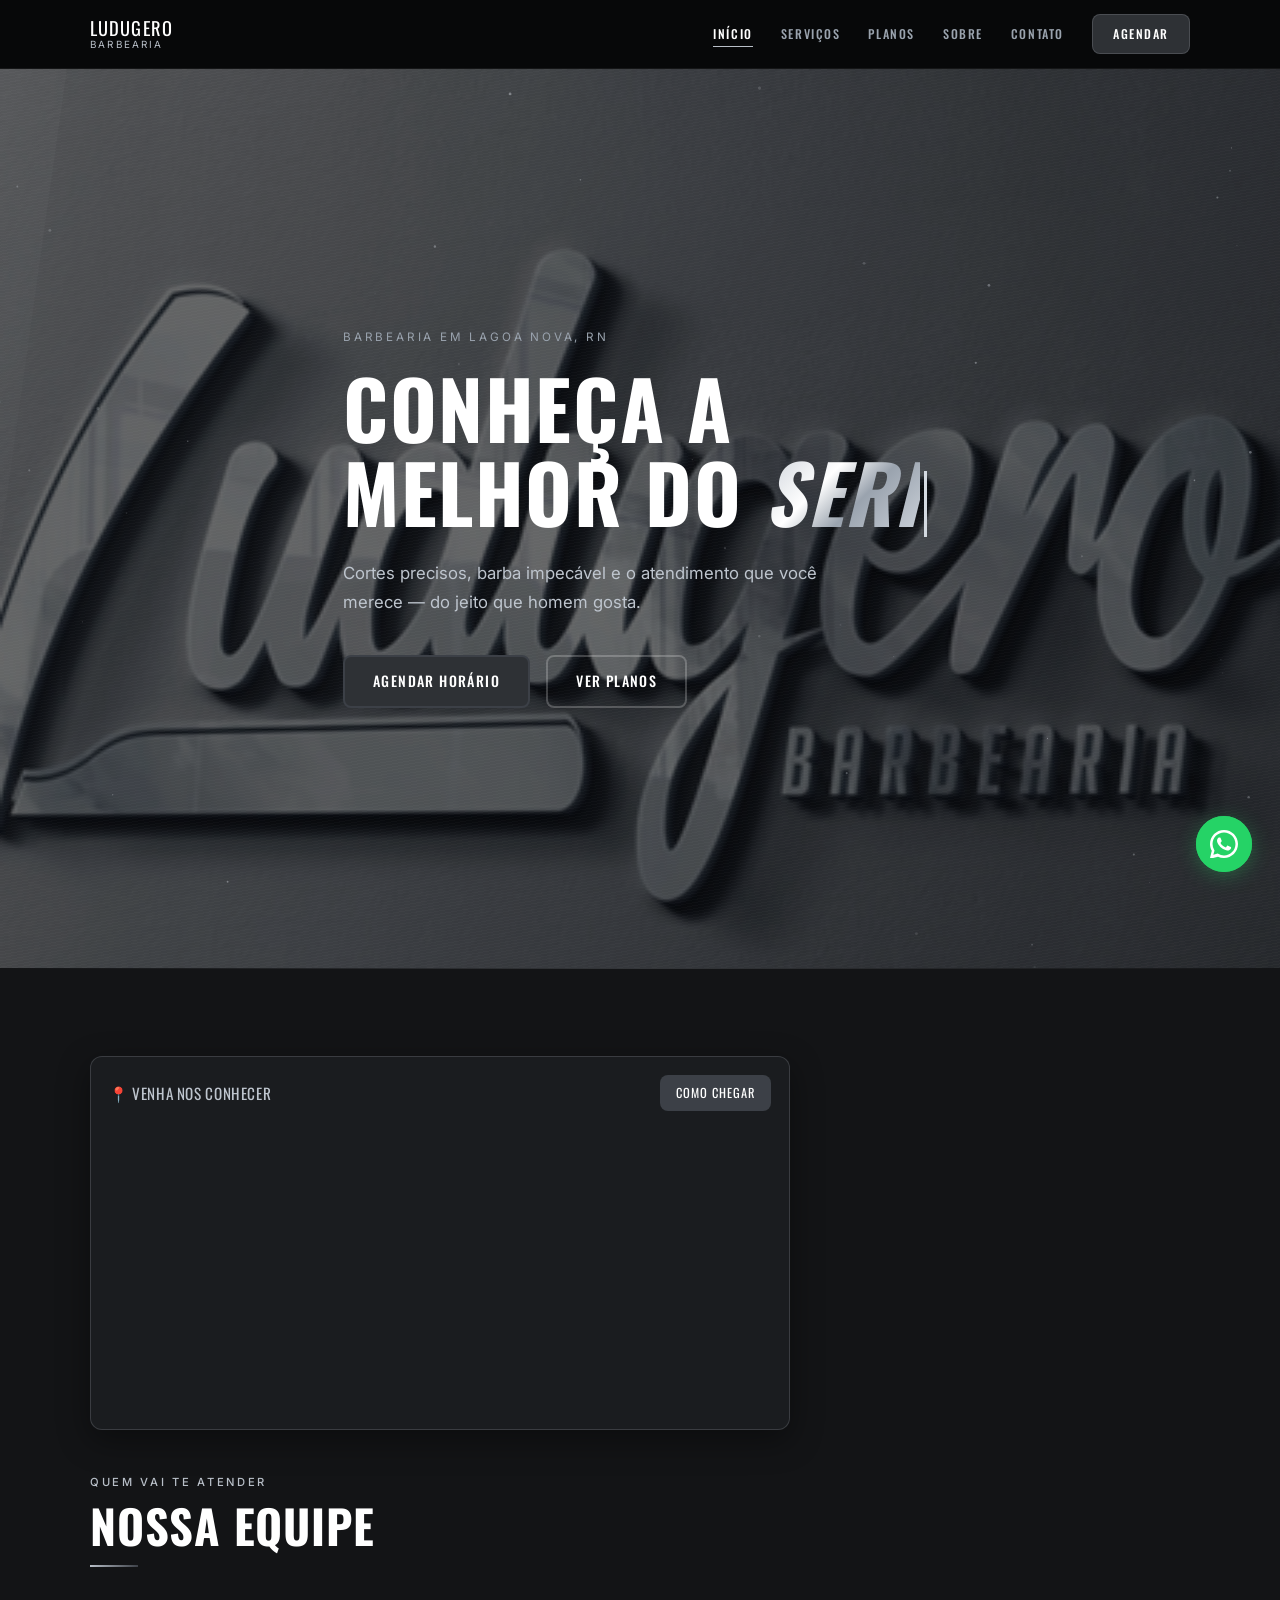
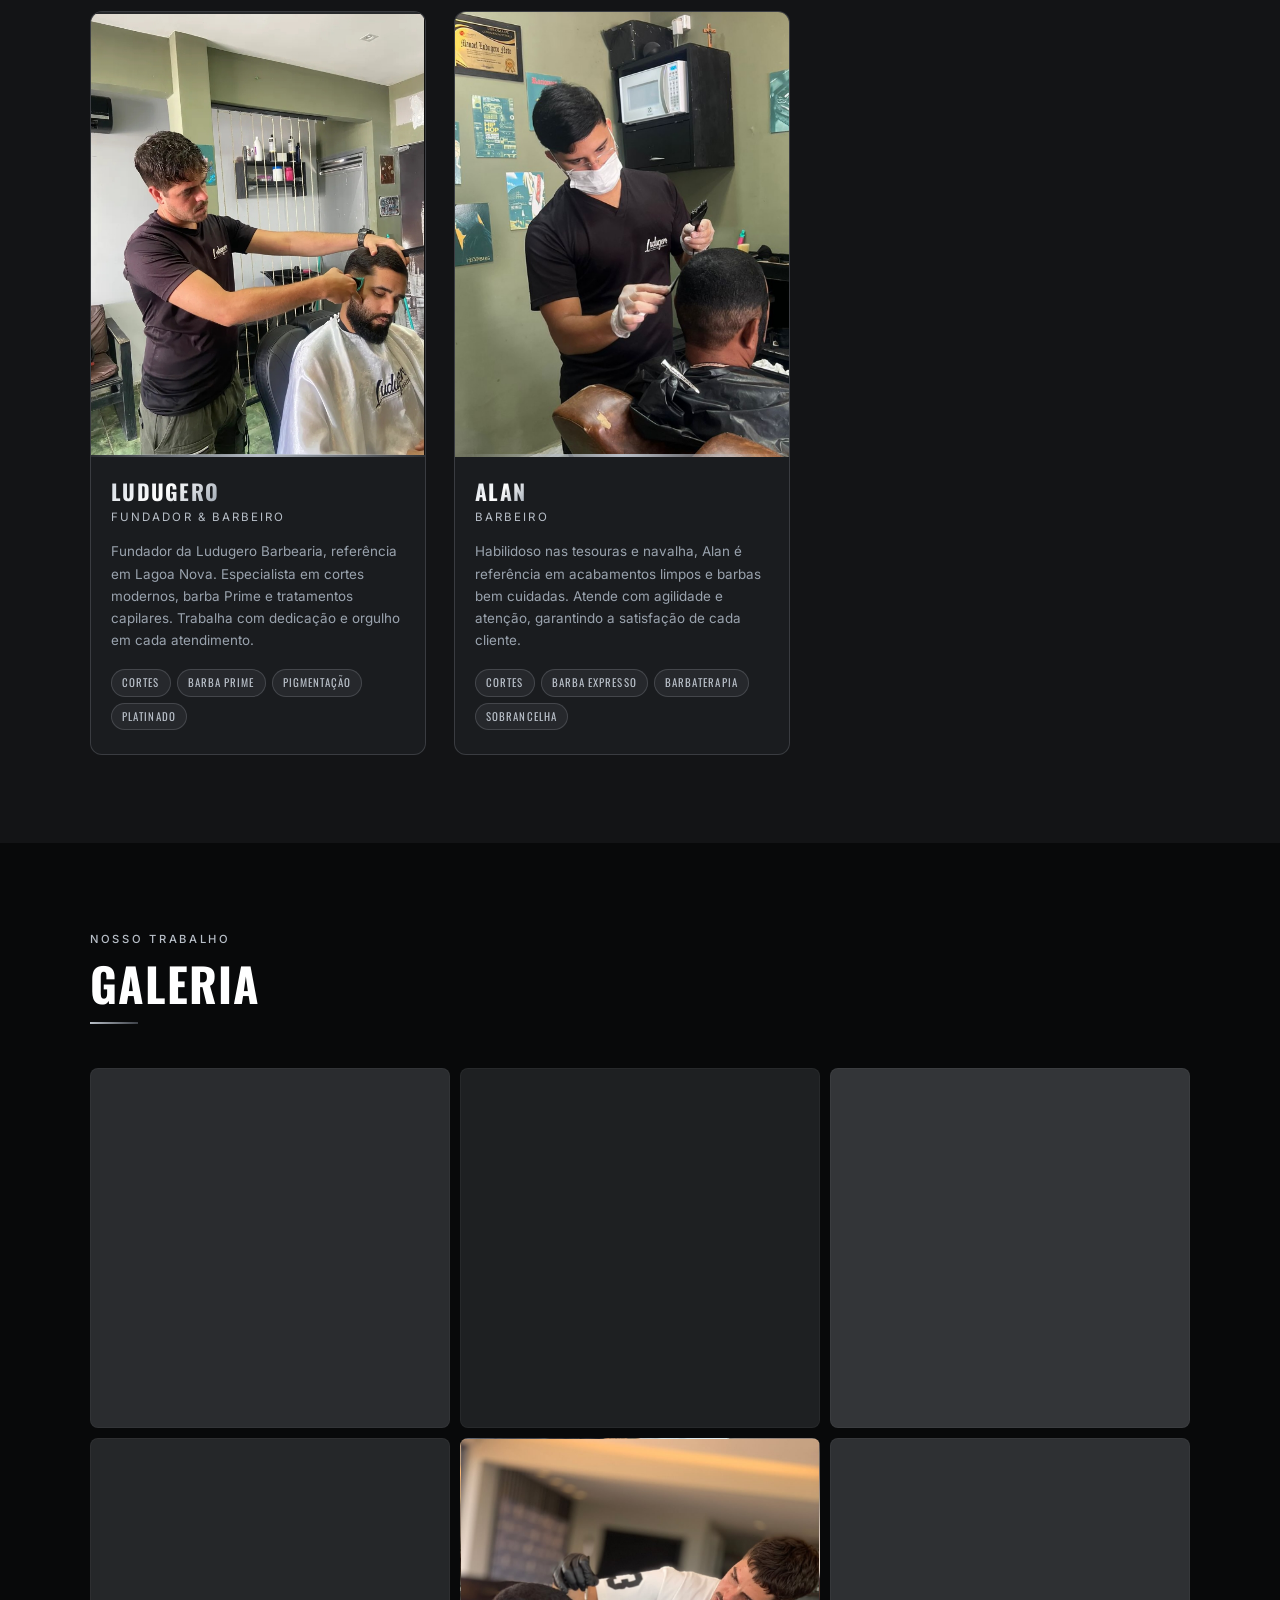
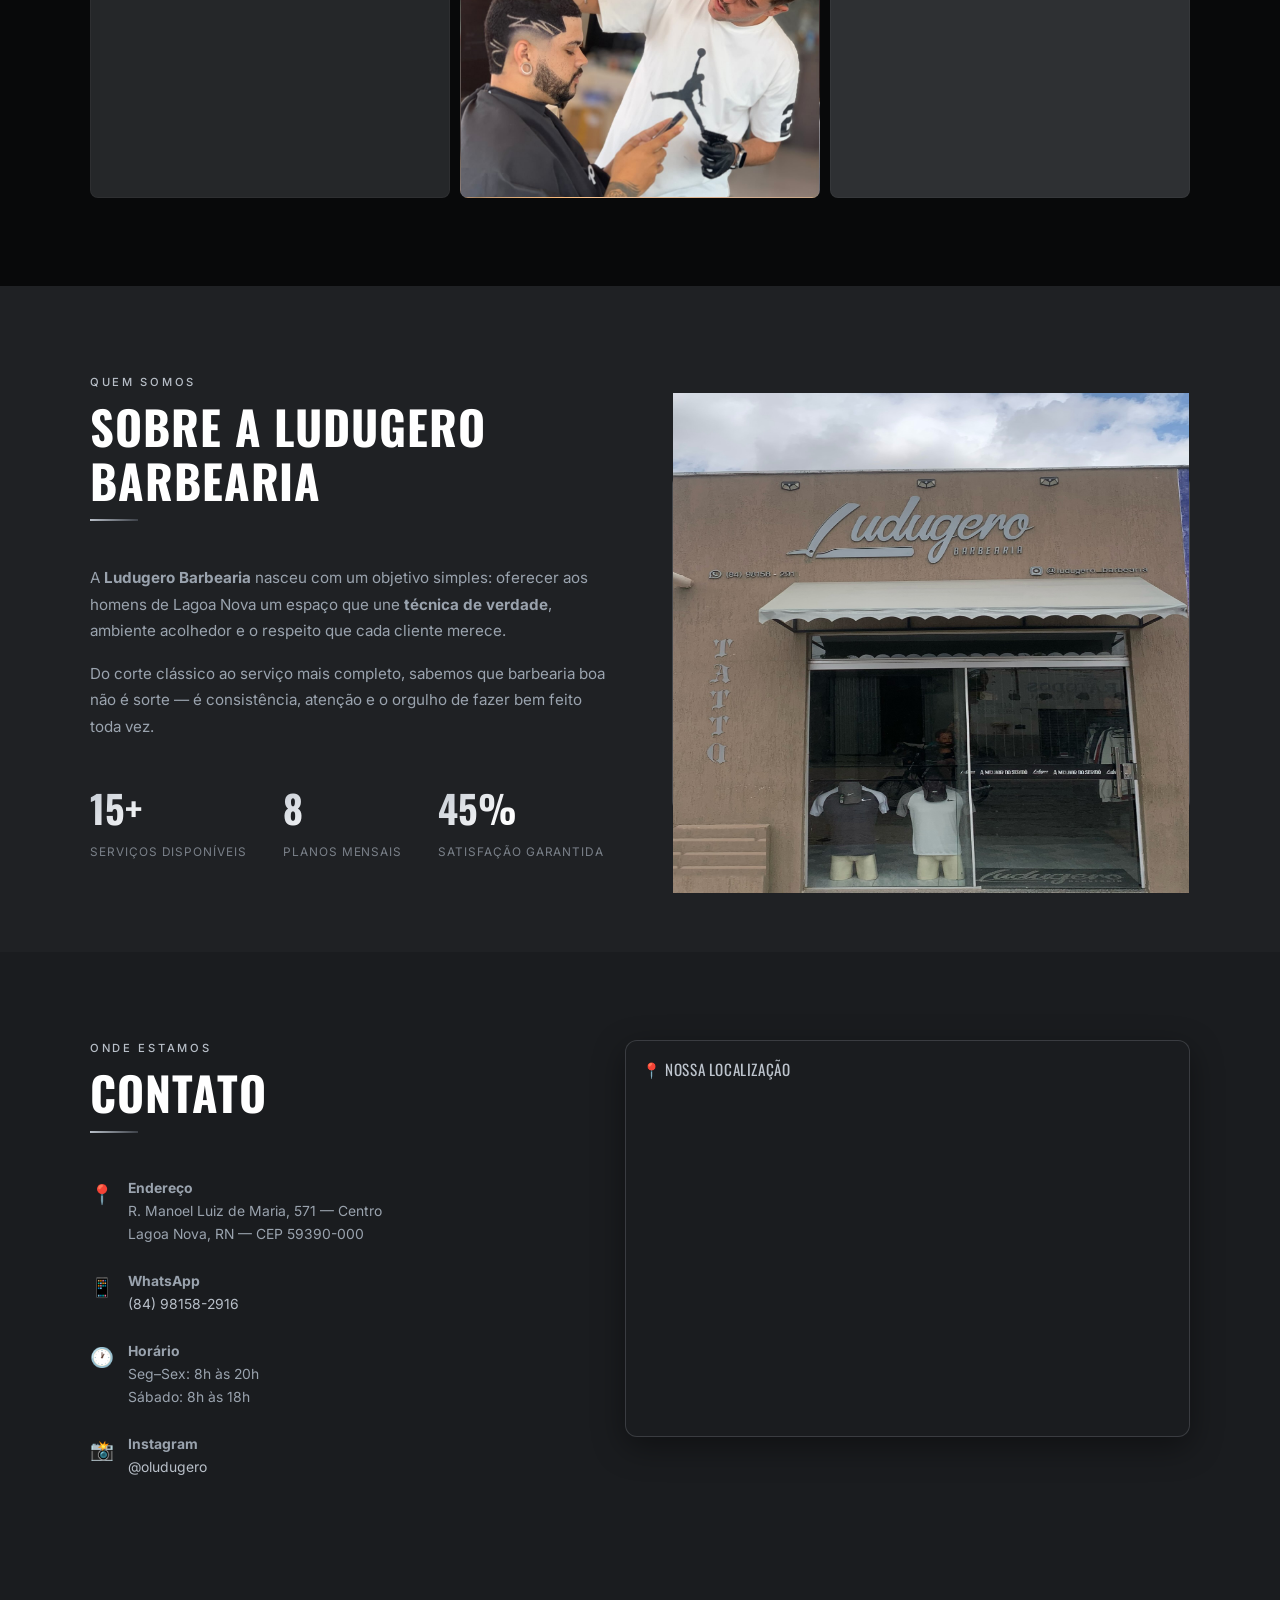
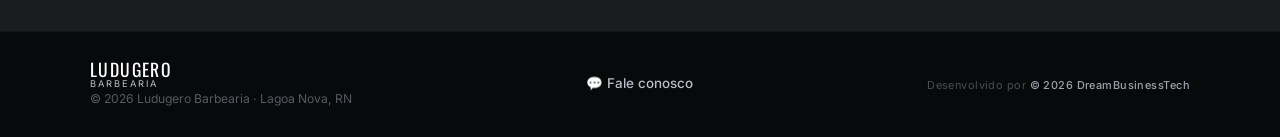
==== commit 4f8c29c7: "Reformulação do mapa e adição dos horarios de 15min" ====
--- a/index.html
+++ b/index.html
@@ -63,6 +63,19 @@
   <!-- ========== EQUIPE ========== -->
   <section class="section section-equipe" id="equipe">
     <div class="container">
+       <!-- ===== Mapa acima da Equipe ===== -->
+      <div class="equipe-mapa">
+        <div class="mapa-header">
+          <p class="mapa-titulo">📍 Venha nos conhecer</p>
+          <a href="https://www.google.com/maps/dir/?api=1&destination=-6.092328909402944,-36.471251770127004"
+            target="_blank" class="mapa-btn">Como chegar</a>
+        </div>
+        <iframe
+          src="https://www.google.com/maps/embed?pb=!1m17!1m12!1m3!1d3956.5!2d-36.471251770127004!3d-6.092328909402944!2m3!1f0!2f0!3f0!3m2!1i1024!2i768!4f13.1!3m2!1m1!2zNsKwMDUnMzIuMCJTIDM2wrAyOCcxNi42Ilc!5e0!3m2!1spt-BR!2sbr!4v1787361213415!5m2!1spt-BR!2sbr"
+          width="100%" height="280" style="border:0; border-radius:12px;" allowfullscreen="" loading="lazy"
+          title="Localização da Ludugero Barbearia">
+        </iframe>
+      </div>
       <p class="section-eyebrow">Quem vai te atender</p>
       <h2 class="section-title">Nossa Equipe</h2>
       <div class="equipe-grid">
@@ -114,6 +127,7 @@
         </div>
 
       </div>
+     
     </div>
   </section>
 
@@ -211,10 +225,14 @@
         </ul>
       </div>
       <div class="contato-mapa">
+        <div class="mapa-header">
+          <p class="mapa-titulo">📍 Nossa localização</p>
+          <a href="https://www.google.com/maps/dir/?api=1&destination=-6.092328909402944,-36.471251770127004"</a>
+        </div>
         <iframe
-          src="https://www.google.com/maps/embed?pb=!1m18!1m12!1m3!1d3956.5!2d-36.458!3d-6.153!2m3!1f0!2f0!3f0!3m2!1i1024!2i768!4f13.1!3m3!1m2!1s0x0%3A0x0!2zTGFnb2EgTm92YSwgUk4!5e0!3m2!1spt-BR!2sbr!4v1620000000000"
-          width="100%" height="320" style="border:0; border-radius:12px; filter:grayscale(1) contrast(1.1);"
-          allowfullscreen="" loading="lazy" title="Localização da Ludugero Barbearia">
+          src="https://www.google.com/maps/embed?pb=!1m17!1m12!1m3!1d3956.5!2d-36.471251770127004!3d-6.092328909402944!2m3!1f0!2f0!3f0!3m2!1i1024!2i768!4f13.1!3m2!1m1!2zNsKwMDUnMzIuMCJTIDM2wrAyOCcxNi42Ilc!5e0!3m2!1spt-BR!2sbr!4v1787361213415!5m2!1spt-BR!2sbr"
+          width="100%" height="320" style="border:0; border-radius:12px; " allowfullscreen="" loading="lazy"
+          title="Localização da Ludugero Barbearia">
         </iframe>
       </div>
     </div>
@@ -227,8 +245,9 @@
         <span class="footer-logo-main">Ludugero</span>
         <span class="footer-logo-sub">Barbearia</span>
       </div>
-      <p class="footer-copy">© 2025 Ludugero Barbearia · Lagoa Nova, RN</p>
+      <p class="footer-copy">© 2026 Ludugero Barbearia · Lagoa Nova, RN</p>
       <a href="https://wa.me/5584981582916" target="_blank" class="footer-whatsapp">💬 Fale conosco</a>
+      <p class="footer-credit">Desenvolvido por <strong>© 2026 DreamBusinessTech</strong></p>
     </div>
   </footer>
 
--- a/style.css
+++ b/style.css
@@ -1022,6 +1022,24 @@
   border: 1px solid var(--acento-borda);
 }
 
+/* Mapa dentro da seção Equipe — mesmo estilo do cartão de mapa
+   usado no Contato (reaproveita .mapa-header, .mapa-titulo, .mapa-btn) */
+.equipe-mapa {
+  background: var(--cinza-900);
+  padding: 18px;
+  border-radius: var(--raio);
+  border: 1px solid var(--acento-borda);
+  box-shadow: 0 10px 32px rgba(0, 0, 0, 0.4);
+  margin-bottom: 44px;
+  max-width: 700px;
+}
+
+@media (max-width: 768px) {
+  .equipe-mapa {
+    margin-top: 28px;
+  }
+}
+
 
 /* ─────────────────────────────────────────
    10. PLANOS
@@ -1620,6 +1638,19 @@
 .footer-whatsapp:hover {
   opacity: 0.7;
   text-decoration: underline;
+}
+
+.footer-credit {
+  font-size: 0.68rem;
+  color: var(--cinza-500);
+  letter-spacing: 0.04em;
+  margin-top: 4px;
+  opacity: 0.85;
+}
+
+.footer-credit strong {
+  color: var(--acento);
+  font-weight: 500;
 }
 
 
@@ -1693,6 +1724,10 @@
     opacity: 1;
     transform: none;
   }
+}
+
+@media (max-width: 768px) {
+  .contato-mapa { order: -1; margin-bottom: 24px; }
 }
 
 /* ─────────────────────────────────────────
@@ -1900,4 +1935,50 @@
     grid-template-columns: 1fr;
     gap: 0;
   }
+}
+
+
+/* ─────────────────────────────────────────
+   20. MAPA DE LOCALIZAÇÃO
+───────────────────────────────────────── */
+
+.contato-mapa {
+  background: var(--cor-form-card);
+  padding: 16px;
+ border-radius: var(--raio);
+  box-shadow: 0 10px 32px rgba(0, 0, 0, 0.4);
+  border: 1px solid var(--acento-borda);
+}
+
+.mapa-header {
+  display: flex;
+  align-items: center;
+  justify-content: space-between;
+  margin-bottom: 12px;
+  flex-wrap: wrap;
+  gap: 10px;
+}
+
+.mapa-titulo {
+  font-family: var(--fonte-titulo);
+  font-size: 0.95rem;
+  letter-spacing: 0.04em;
+  text-transform: uppercase;
+  color: var(--cor-contato-titulo);
+}
+
+.mapa-btn {
+  background: var(--cor-form-btn);
+  color: #fff;
+  padding: 8px 16px;
+  border-radius: var(--raio-sm);
+  font-size: 0.78rem;
+  font-family: var(--fonte-titulo);
+  letter-spacing: 0.08em;
+  text-transform: uppercase;
+  transition: var(--transicao);
+}
+
+.mapa-btn:hover {
+  background: var(--cor-form-btn-hover);
 }
